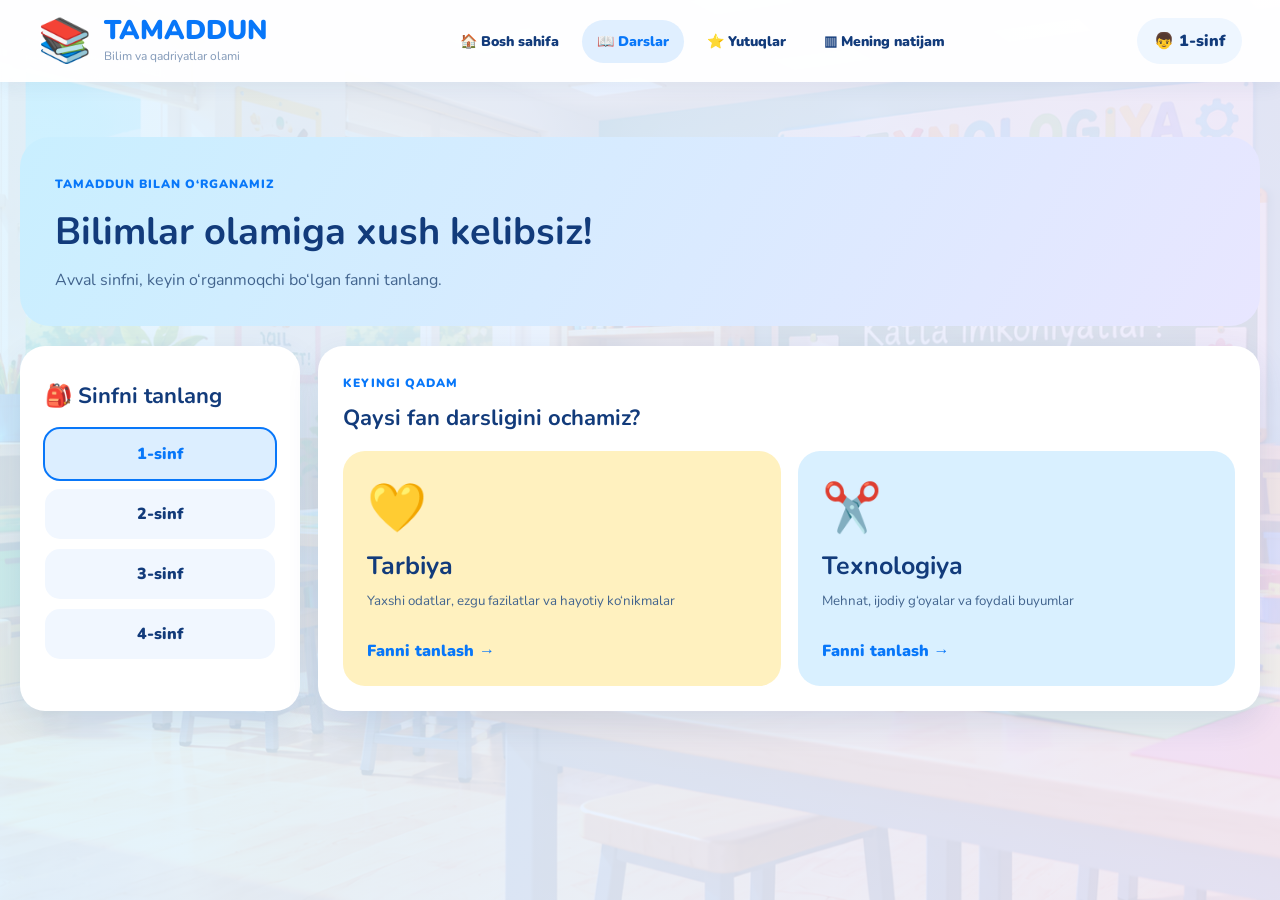
==== darslar.html @ 49b953bd "4-dars 7-bosqich: «Sirli orol» — ikki jamoa kemasi bekat topshiriqlari orqali xazinaga suzadi Co-Aut" ====
<!DOCTYPE html>
<html lang="uz">
  <head>
    <meta charset="UTF-8" />
    <meta name="viewport" content="width=device-width, initial-scale=1.0" />
    <title>TAMADDUN — Interaktiv dars</title>
    <link rel="stylesheet" href="darslar.css?v=64" />
  </head>
  <body>
    <header class="topbar">
      <a href="index.html" class="brand">
        <span class="brand-logo">📚</span>
        <span><b>TAMADDUN</b><small>Bilim va qadriyatlar olami</small></span>
      </a>
      <nav class="main-nav">
        <a href="index.html">🏠 Bosh sahifa</a>
        <a href="darslar.html" class="active">📖 Darslar</a>
        <a href="#">⭐ Yutuqlar</a>
        <a href="#">▥ Mening natijam</a>
      </nav>
      <div class="user-grade">👦 <span id="topGrade">1-sinf</span></div>
    </header>

    <!-- FAN VA SINF TANLASH -->
    <section class="catalog-screen" id="catalogScreen">
      <div class="catalog-intro">
        <span>TAMADDUN BILAN O‘RGANAMIZ</span>
        <h1>Bilimlar olamiga xush kelibsiz!</h1>
        <p>Avval sinfni, keyin o‘rganmoqchi bo‘lgan fanni tanlang.</p>
      </div>

      <div class="catalog-content">
        <section class="catalog-card">
          <h2>🎒 Sinfni tanlang</h2>
          <div class="grade-list">
            <button class="grade-choice active" data-grade="1">1-sinf</button>
            <button class="grade-choice" data-grade="2">2-sinf</button>
            <button class="grade-choice" data-grade="3">3-sinf</button>
            <button class="grade-choice" data-grade="4">4-sinf</button>
          </div>
        </section>

        <section class="catalog-card">
          <span class="eyebrow">KEYINGI QADAM</span>
          <h2>Qaysi fan darsligini ochamiz?</h2>
          <div class="subject-options">
            <button
              class="subject-choice tarbiya-choice"
              data-subject="tarbiya"
            >
              <span class="subject-art">💛</span>
              <b>Tarbiya</b>
              <small
                >Yaxshi odatlar, ezgu fazilatlar va hayotiy ko‘nikmalar</small
              >
              <span class="choose-label">Fanni tanlash →</span>
            </button>
            <button
              class="subject-choice technology-choice"
              data-subject="texnologiya"
            >
              <span class="subject-art">✂️</span>
              <b>Texnologiya</b>
              <small>Mehnat, ijodiy g‘oyalar va foydali buyumlar</small>
              <span class="choose-label">Fanni tanlash →</span>
            </button>
          </div>
        </section>
      </div>
    </section>


<main class="adventure-screen hidden" id="quarterScreen"><section class="adventure-heading"><a class="adventure-back" href="index.html">← Bosh sahifa</a><span class="eyebrow">TAMADDUN SARGUZASHTI</span><h1 id="adventureTitle"></h1><p id="adventureSubtitle"></p></section><section class="adventure-map-board" id="quarterGrid" aria-label="Chorak tanlash xaritasi"></section><p class="map-hint">Davom etish uchun xaritadagi chorak nomini bosing.</p></main>
<main class="adventure-screen hidden" id="quarterMapScreen"><section class="adventure-heading map-heading" id="quarterMapHeading"><button class="adventure-back" id="backToQuarters">← Choraklar xaritasi</button><span class="eyebrow">TEXNOLOGIYA · 1-SINF</span><h1 id="quarterMapTitle"></h1><p id="quarterMapDescription"></p></section><div class="map-controls"><button class="map-action secondary" id="previousQuarter">← Oldingi chorak</button><button class="map-action secondary" id="nextQuarter">Keyingi chorak →</button></div><section class="adventure-map" id="adventureMap"></section></main>
    <main class="lesson-intro-screen hidden" id="lessonIntroScreen" aria-label="1-darsga kirish">
      <div class="lesson-intro-art">
        <img src="images/1_tex_1s_1dars_kirish.png" alt="1-dars: Texnologiyaga ilk qadam — sarguzasht boshlanishi" />
        <button type="button" class="lesson-intro-control intro-back-control" id="introBackToMap" aria-label="Xaritaga qaytish"><span class="intro-control-icon" aria-hidden="true">←</span><span class="intro-control-label">Xaritaga qaytish</span></button>
        <button type="button" class="lesson-intro-control intro-continue-control" id="introContinue" aria-label="Darsning birinchi bosqichini boshlash"><span class="intro-control-icon" aria-hidden="true">→</span><span class="intro-control-label">Darsni boshlash</span></button>
      </div>
    </main>
    <main class="lesson-intro-screen lesson-problem-screen hidden" id="problemSituationScreen" aria-label="Muammoli vaziyat: xavfsiz ish usulini tanlang">
      <div class="problem-scene">
        <img src="images/1_tex_1s_1dars_muammoli_vaziyat.png" alt="Muammoli vaziyat: ish qurollaridan xavfsiz va tartibli foydalanish" />
        <button type="button" class="problem-choice unsafe-choice" data-problem-choice="unsafe" aria-label="Noto‘g‘ri holat: qaychi bilan ehtiyotsiz ishlash"><span class="sr-only">Noto‘g‘ri holatni tanlash</span></button>
        <button type="button" class="problem-choice safe-choice" data-problem-choice="safe" aria-label="To‘g‘ri holat: qaychidan xavfsiz foydalanish"><span class="sr-only">To‘g‘ri holatni tanlash</span></button>
        <button type="button" class="problem-mascot-hotspot robot-hotspot" aria-label="Robotchani ajratib ko‘rish" aria-pressed="false"><img class="character-cutout robot-cutout" src="images/1_tex_1s_1dars_muammoli_vaziyat.png" alt="" aria-hidden="true" /></button>
        <button type="button" class="problem-mascot-hotspot fox-hotspot" aria-label="Tulkini ajratib ko‘rish" aria-pressed="false"><img class="character-cutout fox-cutout" src="images/1_tex_1s_1dars_muammoli_vaziyat.png" alt="" aria-hidden="true" /></button>
        <button type="button" class="lesson-intro-control problem-back-control" id="problemBackToIntro" aria-label="Kirish sahifasiga qaytish"><span class="intro-control-icon" aria-hidden="true">←</span><span class="intro-control-label">Kirishga qaytish</span></button>
        <button type="button" class="lesson-intro-control intro-continue-control problem-continue-control" id="problemContinue" aria-label="Keyingi bosqichga o‘tish"><span class="intro-control-icon" aria-hidden="true">→</span><span class="intro-control-label">Davom etish</span></button>
      </div>
      <p class="problem-feedback" id="problemFeedback" aria-live="polite">Ikki holatni solishtiring. Qaysi biri xavfsiz?</p>
    </main>
    <main class="lesson-intro-screen lesson-problem-screen knowledge-screen hidden" id="knowledgeScreen" aria-label="Kundalik bilimlarni aniqlash: tanigan buyumlarni belgilang">
      <div class="problem-scene knowledge-scene">
        <img src="images/1_tex_1s_1dars_kundalik_bilimlarni_aniqlash.webp" alt="Kundalik bilimlarni aniqlash: qaychi, yelim, qalam, bo‘yoq, mo‘yqalam, plastilin, qog‘oz va karton" />
        <button type="button" class="knowledge-card" data-tool="0" style="left:24.40%;top:1.91%;width:13.28%;height:18.49%" aria-label="Qaychi haqida bilish"><span class="sr-only">Qaychi</span></button>
        <button type="button" class="knowledge-card" data-tool="1" style="left:38.46%;top:1.91%;width:12.86%;height:18.49%" aria-label="Yelim haqida bilish"><span class="sr-only">Yelim</span></button>
        <button type="button" class="knowledge-card" data-tool="2" style="left:52.21%;top:1.91%;width:12.98%;height:18.49%" aria-label="Qalam haqida bilish"><span class="sr-only">Qalam</span></button>
        <button type="button" class="knowledge-card" data-tool="3" style="left:65.91%;top:1.91%;width:13.46%;height:18.49%" aria-label="Bo‘yoq haqida bilish"><span class="sr-only">Bo‘yoq</span></button>
        <button type="button" class="knowledge-card" data-tool="4" style="left:24.40%;top:21.79%;width:13.28%;height:17.75%" aria-label="Mo‘yqalam haqida bilish"><span class="sr-only">Mo‘yqalam</span></button>
        <button type="button" class="knowledge-card" data-tool="5" style="left:38.46%;top:21.79%;width:12.86%;height:17.75%" aria-label="Plastilin haqida bilish"><span class="sr-only">Plastilin</span></button>
        <button type="button" class="knowledge-card" data-tool="6" style="left:52.21%;top:21.79%;width:12.98%;height:17.75%" aria-label="Qog‘oz haqida bilish"><span class="sr-only">Qog‘oz</span></button>
        <button type="button" class="knowledge-card" data-tool="7" style="left:65.91%;top:21.79%;width:13.46%;height:17.75%" aria-label="Karton haqida bilish"><span class="sr-only">Karton</span></button>
        <button type="button" class="knowledge-check" data-check="0" style="left:20.22%;top:66.74%;width:7.60%;height:16.68%" aria-pressed="false" aria-label="Qaychini tanidim"><span class="knowledge-box" style="left:50.39%" aria-hidden="true"></span></button>
        <button type="button" class="knowledge-check" data-check="1" style="left:28.17%;top:66.74%;width:7.54%;height:16.68%" aria-pressed="false" aria-label="Yelimni tanidim"><span class="knowledge-box" style="left:48.41%" aria-hidden="true"></span></button>
        <button type="button" class="knowledge-check" data-check="2" style="left:36.06%;top:66.74%;width:7.30%;height:16.68%" aria-pressed="false" aria-label="Qalamni tanidim"><span class="knowledge-box" style="left:47.54%" aria-hidden="true"></span></button>
        <button type="button" class="knowledge-check" data-check="3" style="left:43.72%;top:66.74%;width:7.42%;height:16.68%" aria-pressed="false" aria-label="Bo‘yoqni tanidim"><span class="knowledge-box" style="left:49.19%" aria-hidden="true"></span></button>
        <button type="button" class="knowledge-check" data-check="4" style="left:51.50%;top:66.74%;width:7.54%;height:16.68%" aria-pressed="false" aria-label="Mo‘yqalamni tanidim"><span class="knowledge-box" style="left:48.41%" aria-hidden="true"></span></button>
        <button type="button" class="knowledge-check" data-check="5" style="left:59.39%;top:66.74%;width:7.42%;height:16.68%" aria-pressed="false" aria-label="Plastilinni tanidim"><span class="knowledge-box" style="left:48.39%" aria-hidden="true"></span></button>
        <button type="button" class="knowledge-check" data-check="6" style="left:67.17%;top:66.74%;width:7.72%;height:16.68%" aria-pressed="false" aria-label="Qog‘ozni tanidim"><span class="knowledge-box" style="left:49.61%" aria-hidden="true"></span></button>
        <button type="button" class="knowledge-check" data-check="7" style="left:75.24%;top:66.74%;width:7.42%;height:16.68%" aria-pressed="false" aria-label="Kartonni tanidim"><span class="knowledge-box" style="left:49.19%" aria-hidden="true"></span></button>
        <button type="button" class="knowledge-dot" data-dot="0" style="left:35.29%;top:86.40%" aria-label="1-bosqich"></button>
        <button type="button" class="knowledge-dot" data-dot="1" style="left:38.82%;top:86.40%" aria-label="2-bosqich"></button>
        <button type="button" class="knowledge-dot" data-dot="2" style="left:42.40%;top:86.40%" aria-label="3-bosqich"></button>
        <button type="button" class="knowledge-dot" data-dot="3" style="left:45.99%;top:86.40%" aria-label="4-bosqich"></button>
        <button type="button" class="knowledge-dot" data-dot="4" style="left:49.64%;top:86.40%" aria-label="5-bosqich"></button>
        <button type="button" class="knowledge-dot" data-dot="5" style="left:53.11%;top:86.40%" aria-label="6-bosqich"></button>
        <button type="button" class="knowledge-dot" data-dot="6" style="left:56.58%;top:86.40%" aria-label="7-bosqich"></button>
        <button type="button" class="knowledge-dot" data-dot="7" style="left:59.99%;top:86.40%" aria-label="8-bosqich"></button>
        <button type="button" class="knowledge-dot" data-dot="8" style="left:63.52%;top:86.40%" aria-label="9-bosqich"></button>
        <button type="button" class="knowledge-hero" data-hero="robot" style="left:3.11%;top:31.67%;width:19.14%;height:53.88%;clip-path:polygon(13.4% 6.3%, 25.9% 0.0%, 30.6% 8.3%, 61.9% 8.7%, 79.1% 14.2%, 87.5% 15.8%, 93.1% 20.1%, 100.0% 30.0%, 91.6% 38.3%, 84.4% 43.8%, 87.5% 55.6%, 82.5% 67.5%, 78.1% 79.3%, 81.2% 91.1%, 84.4% 100.0%, 30.6% 100.0%, 23.8% 91.1%, 20.6% 79.3%, 14.4% 67.5%, 2.5% 51.7%, 0.0% 28.0%, 5.6% 19.1%)" aria-label="Robotcha" aria-pressed="false"></button>
        <button type="button" class="knowledge-hero" data-hero="bola1" style="left:23.03%;top:38.04%;width:12.62%;height:25.93%;clip-path:polygon(7.1% 25.4%, 26.1% 4.9%, 59.2% 0.0%, 79.1% 16.4%, 83.9% 41.8%, 97.2% 64.3%, 100.0% 98.4%, 3.3% 100.0%, 0.0% 58.2%, 10.9% 45.9%)" aria-label="O‘quvchi bola" aria-pressed="false"></button>
        <button type="button" class="knowledge-hero" data-hero="qiz1" style="left:35.77%;top:38.47%;width:12.80%;height:25.50%;clip-path:polygon(3.3% 65.8%, 0.0% 32.5%, 11.2% 6.7%, 47.7% 0.0%, 70.1% 9.6%, 81.3% 36.7%, 95.3% 63.7%, 100.0% 99.2%, 19.6% 100.0%, 0.0% 90.8%)" aria-label="O‘quvchi qiz" aria-pressed="false"></button>
        <button type="button" class="knowledge-hero" data-hero="bola2" style="left:50.24%;top:37.41%;width:13.52%;height:25.50%;clip-path:polygon(0.0% 32.5%, 12.4% 7.5%, 44.2% 0.0%, 70.8% 13.8%, 83.2% 22.1%, 91.2% 19.2%, 100.0% 49.2%, 100.0% 86.7%, 98.2% 100.0%, 8.0% 100.0%, 0.9% 70.0%)" aria-label="O‘quvchi bola" aria-pressed="false"></button>
        <button type="button" class="knowledge-hero" data-hero="qiz2" style="left:63.88%;top:39.11%;width:13.04%;height:24.87%;clip-path:polygon(0.9% 82.1%, 9.2% 47.9%, 19.3% 22.2%, 32.1% 6.0%, 47.7% 0.0%, 89.0% 8.5%, 93.6% 30.8%, 90.8% 65.0%, 100.0% 95.7%, 83.5% 100.0%, 19.3% 100.0%, 0.0% 100.0%)" aria-label="O‘quvchi qiz" aria-pressed="false"></button>
        <button type="button" class="knowledge-hero" data-hero="tulki" style="left:77.15%;top:33.79%;width:20.45%;height:48.25%;clip-path:polygon(0.6% 33.5%, 20.5% 9.3%, 25.7% 0.0%, 46.8% 4.4%, 64.9% 2.2%, 79.5% 6.6%, 91.2% 15.9%, 85.4% 22.5%, 88.3% 44.5%, 100.0% 64.3%, 100.0% 84.1%, 79.5% 84.6%, 70.2% 97.8%, 38.0% 100.0%, 32.2% 84.1%, 26.9% 53.3%, 14.6% 44.9%, 0.0% 40.1%)" aria-label="Tulki" aria-pressed="false"></button>
        <button type="button" class="knowledge-nav knowledge-back" id="knowledgeBack" style="left:1.08%;top:78.11%;width:7.60%;height:10.63%" aria-label="Muammoli vaziyatga qaytish"><span class="intro-control-label">Orqaga</span></button>
        <button type="button" class="knowledge-nav knowledge-next" id="knowledgeContinue" style="left:90.61%;top:78.11%;width:8.07%;height:10.63%" aria-label="Keyingi bosqichga o‘tish"><span class="intro-control-label">Davom etish</span></button>
      </div>
      <p class="problem-feedback" id="knowledgeFeedback" aria-live="polite">Buyum kartochkasini bosing yoki pastda o‘zingiz tanigan buyumlarni belgilang.</p>
    </main>
    <main class="lesson-intro-screen lesson-problem-screen safety-screen hidden" id="safetyScreen1" data-safety-page="1" aria-label="4-bosqich: Texnologiya darslarida xavfsizlik texnikasi, 1/7">
      <div class="problem-scene knowledge-scene safety-scene" style="aspect-ratio:1674 / 940">
        <img src="images/1_tex_1s_1dars_4bosqich_1.webp" alt="Texnologiya darslarida xavfsizlik texnikasi: ish o‘rningizni tayyorlab oling" />
        <button type="button" class="safety-rule" data-rule="0" data-say="To‘g‘ri! Partaga qog‘oz yoki kleyonka to‘shasak, u iflos bo‘lmaydi." style="left:42.71%;top:51.91%;width:34.65%;height:8.40%" aria-pressed="false" aria-label="Partani iflos qilmaslik uchun uning ustiga qog‘oz yoki kleyonka to‘shang"><span class="safety-tick" style="left:3.79%;top:43.04%" aria-hidden="true"></span></button>
        <button type="button" class="safety-rule" data-rule="1" data-say="Barakalla! Materiallar tartibli tursa, kerakli narsani tez topamiz." style="left:42.71%;top:62.02%;width:36.02%;height:5.74%" aria-pressed="false" aria-label="Materiallaringizni tartib bilan joylashtiring"><span class="safety-tick" style="left:3.65%;top:50.00%" aria-hidden="true"></span></button>
        <button type="button" class="safety-rule" data-rule="2" data-say="Ajoyib! Ortiqcha narsalar portfelda tursa, ish joyi keng va xavfsiz bo‘ladi." style="left:42.71%;top:69.15%;width:34.65%;height:8.72%" aria-pressed="false" aria-label="Ortiqcha narsalarni portfelingizga solib qo‘ying"><span class="safety-tick" style="left:4.31%;top:48.78%" aria-hidden="true"></span></button>
        <button type="button" class="safety-object" data-object-rule="0" style="left:21.80%;top:52.34%;width:19.41%;height:10.43%" aria-label="Kleyonka to‘shalgan parta"></button>
        <button type="button" class="safety-object" data-object-rule="2" style="left:24.19%;top:67.23%;width:8.66%;height:15.53%" aria-label="Portfel"></button>
        <button type="button" class="safety-object" data-object-rule="1" style="left:32.26%;top:61.49%;width:6.27%;height:11.91%" aria-label="Qalamdon"></button>
        <button type="button" class="safety-object" data-object-rule="0" style="left:33.15%;top:73.40%;width:8.66%;height:9.79%" aria-label="Kleyonka rulon"></button>
        <button type="button" class="knowledge-dot safety-dot" data-safety-dot="0" style="left:36.68%;top:91.81%" aria-label="1-bosqich"></button>
        <button type="button" class="knowledge-dot safety-dot" data-safety-dot="1" style="left:40.32%;top:91.81%" aria-label="2-bosqich"></button>
        <button type="button" class="knowledge-dot safety-dot" data-safety-dot="2" style="left:43.91%;top:91.81%" aria-label="3-bosqich"></button>
        <button type="button" class="knowledge-dot safety-dot" data-safety-dot="3" style="left:47.43%;top:91.81%" aria-label="4-bosqich"></button>
        <button type="button" class="knowledge-dot safety-dot" data-safety-dot="4" style="left:50.84%;top:91.81%" aria-label="5-bosqich"></button>
        <button type="button" class="knowledge-dot safety-dot" data-safety-dot="5" style="left:54.12%;top:91.81%" aria-label="6-bosqich"></button>
        <button type="button" class="knowledge-dot safety-dot" data-safety-dot="6" style="left:57.53%;top:91.81%" aria-label="7-bosqich"></button>
        <button type="button" class="knowledge-dot safety-dot" data-safety-dot="7" style="left:60.93%;top:91.81%" aria-label="8-bosqich"></button>
        <button type="button" class="knowledge-hero" data-hero="robot" style="left:2.09%;top:36.17%;width:18.04%;height:50.53%;clip-path:polygon(28.1% 0.0%, 38.1% 1.1%, 38.1% 12.6%, 64.6% 13.7%, 81.1% 21.1%, 87.7% 26.3%, 94.4% 26.9%, 100.0% 35.8%, 98.3% 43.2%, 85.1% 48.8%, 73.8% 54.7%, 71.9% 71.6%, 78.5% 84.2%, 88.4% 94.7%, 86.8% 100.0%, 44.7% 100.0%, 38.1% 92.6%, 24.8% 88.4%, 14.9% 75.8%, 8.3% 63.2%, 14.9% 52.6%, 8.3% 46.3%, 0.0% 33.7%, 3.3% 23.2%, 18.2% 14.7%, 27.5% 12.2%)" aria-label="Robotcha" aria-pressed="false"></button>
        <button type="button" class="knowledge-hero" data-hero="tulki" style="left:79.63%;top:37.45%;width:16.97%;height:49.47%;clip-path:polygon(30.6% 4.9%, 48.2% 0.0%, 69.4% 0.0%, 80.6% 6.0%, 93.0% 14.6%, 100.0% 21.5%, 94.7% 36.1%, 98.2% 49.0%, 96.5% 61.9%, 85.9% 68.8%, 80.6% 79.6%, 56.0% 86.0%, 41.9% 96.3%, 38.4% 100.0%, 12.3% 100.0%, 17.6% 89.9%, 22.9% 79.1%, 17.6% 64.1%, 15.8% 45.2%, 0.0% 36.6%, 1.8% 22.8%, 15.8% 20.6%, 22.9% 14.2%)" aria-label="Tulki" aria-pressed="false"></button>
        <button type="button" class="knowledge-nav knowledge-back safety-back" style="left:1.79%;top:87.77%;width:7.89%;height:10.32%" aria-label="Oldingi sahifaga qaytish"><span class="intro-control-label">Orqaga</span></button>
        <button type="button" class="knowledge-nav knowledge-next safety-next" style="left:89.78%;top:87.77%;width:8.30%;height:10.32%" aria-label="Keyingi sahifaga o‘tish"><span class="intro-control-label">Davom etish</span></button>
      </div>
      <p class="problem-feedback safety-feedback" data-hint="Ish o‘rnini tayyorlash qoidalarini bosib, bajarganlaringizni belgilang." aria-live="polite">Ish o‘rnini tayyorlash qoidalarini bosib, bajarganlaringizni belgilang.</p>
    </main>
    <main class="lesson-intro-screen lesson-problem-screen safety-screen hidden" id="safetyScreen2" data-safety-page="2" aria-label="4-bosqich: Dars jarayonida o‘zimizni qanday tutamiz, 2/7">
      <div class="problem-scene knowledge-scene safety-scene" style="aspect-ratio:1673 / 940">
        <img src="images/1_tex_1s_1dars_4bosqich_2.webp" alt="Dars jarayonida o‘zimizni qanday tutamiz: fartuk va yengcha, mashg‘ulot davomida, o‘qituvchini tinglash" />
        <button type="button" class="safety-rule" data-rule="0" data-say="To‘g‘ri! Fartuk va yengcha kiyimlarimizni yelim, bo‘yoq va plastilindan asraydi." style="left:23.01%;top:19.36%;width:55.41%;height:17.02%" aria-pressed="false" aria-label="Fartuk va yengchani kiyib oling"><span class="safety-badge" aria-hidden="true"></span></button>
        <button type="button" class="safety-rule" data-rule="1" data-say="Barakalla! To‘g‘ri o‘tirib, jim ishlasak, hech kimga xalaqit bermaymiz." style="left:23.01%;top:37.45%;width:55.41%;height:22.87%" aria-pressed="false" aria-label="Mashg‘ulot davomida o‘tirgan holda, to‘g‘ri o‘tirib ishlang, xalaqit bermang"><span class="safety-badge" aria-hidden="true"></span></button>
        <button type="button" class="safety-rule" data-rule="2" data-say="Ajoyib! Yordam kerak bo‘lsa, qo‘lingizni ko‘taring." style="left:23.01%;top:61.70%;width:55.41%;height:21.49%" aria-pressed="false" aria-label="O‘qituvchingizni diqqat bilan tinglang"><span class="safety-badge" aria-hidden="true"></span></button>
        <button type="button" class="knowledge-dot safety-dot" data-safety-dot="0" style="left:36.70%;top:91.81%" aria-label="1-bosqich"></button>
        <button type="button" class="knowledge-dot safety-dot" data-safety-dot="1" style="left:40.35%;top:91.81%" aria-label="2-bosqich"></button>
        <button type="button" class="knowledge-dot safety-dot" data-safety-dot="2" style="left:43.93%;top:91.81%" aria-label="3-bosqich"></button>
        <button type="button" class="knowledge-dot safety-dot" data-safety-dot="3" style="left:47.46%;top:91.81%" aria-label="4-bosqich"></button>
        <button type="button" class="knowledge-dot safety-dot" data-safety-dot="4" style="left:50.87%;top:91.81%" aria-label="5-bosqich"></button>
        <button type="button" class="knowledge-dot safety-dot" data-safety-dot="5" style="left:54.15%;top:91.81%" aria-label="6-bosqich"></button>
        <button type="button" class="knowledge-dot safety-dot" data-safety-dot="6" style="left:57.56%;top:91.81%" aria-label="7-bosqich"></button>
        <button type="button" class="knowledge-dot safety-dot" data-safety-dot="7" style="left:60.97%;top:91.81%" aria-label="8-bosqich"></button>
        <button type="button" class="knowledge-hero" data-hero="robot" style="left:2.09%;top:42.55%;width:18.53%;height:49.57%;clip-path:polygon(24.2% 0.0%, 32.3% 2.1%, 32.3% 10.7%, 59.7% 12.9%, 73.2% 19.3%, 85.5% 10.7%, 100.0% 12.9%, 100.0% 25.8%, 85.5% 34.3%, 91.9% 45.1%, 91.9% 55.8%, 82.3% 62.2%, 73.2% 68.7%, 76.5% 81.5%, 86.1% 92.3%, 86.1% 100.0%, 46.8% 100.0%, 33.9% 92.3%, 24.2% 81.5%, 14.5% 68.7%, 8.1% 51.5%, 1.6% 38.6%, 0.0% 25.8%, 8.1% 17.2%, 23.5% 12.9%)" aria-label="Robotcha" aria-pressed="false"></button>
        <button type="button" class="knowledge-hero" data-hero="tulki" style="left:81.17%;top:45.74%;width:18.17%;height:46.81%;clip-path:polygon(27.0% 3.4%, 40.1% 0.0%, 66.4% 2.3%, 82.9% 11.4%, 92.8% 20.5%, 86.2% 29.5%, 87.8% 43.2%, 92.8% 56.8%, 100.0% 68.2%, 93.4% 81.8%, 76.3% 84.1%, 66.4% 90.9%, 53.3% 97.7%, 43.4% 100.0%, 12.2% 100.0%, 13.2% 90.9%, 23.0% 79.5%, 19.7% 65.9%, 13.8% 47.7%, 6.6% 34.1%, 0.0% 25.0%, 9.9% 20.5%, 19.7% 15.9%)" aria-label="Tulki" aria-pressed="false"></button>
        <button type="button" class="knowledge-nav knowledge-back safety-back" style="left:1.79%;top:87.77%;width:7.89%;height:10.32%" aria-label="Oldingi sahifaga qaytish"><span class="intro-control-label">Orqaga</span></button>
        <button type="button" class="knowledge-nav knowledge-next safety-next" style="left:89.84%;top:87.77%;width:8.31%;height:10.32%" aria-label="Keyingi sahifaga o‘tish"><span class="intro-control-label">Davom etish</span></button>
      </div>
      <p class="problem-feedback safety-feedback" data-hint="Har bir qoidani o‘qing va bosib belgilang." aria-live="polite">Har bir qoidani o‘qing va bosib belgilang.</p>
    </main>
    <main class="lesson-intro-screen lesson-problem-screen safety-screen hidden" id="safetyScreen3" data-safety-page="3" aria-label="4-bosqich: Ish qurollari va tabiiy materiallar bilan tanishuv, 3/7">
      <div class="problem-scene knowledge-scene safety-scene" style="aspect-ratio:1672 / 941">
        <img src="images/1_tex_1s_1dars_4bosqich_3.webp" alt="Ish qurollari va tabiiy materiallar bilan tanishuv: qaychi, yelim, qalamlar, bo‘yoqlar" />
        <button type="button" class="safety-rule" data-rule="0" data-say="To‘g‘ri! Qaychi bilan ehtiyot bo‘lib qirqamiz va uni doim g‘ilofda saqlaymiz." style="left:19.74%;top:38.26%;width:60.41%;height:12.11%" aria-pressed="false" aria-label="Qaychi"><span class="safety-badge" aria-hidden="true"></span></button>
        <button type="button" class="safety-rule" data-rule="1" data-say="Barakalla! Yelimni yupqa qilib surtamiz, shunda detallar yaxshi yopishadi." style="left:19.74%;top:51.65%;width:60.41%;height:10.31%" aria-pressed="false" aria-label="Yelim"><span class="safety-badge" aria-hidden="true"></span></button>
        <button type="button" class="safety-rule" data-rule="2" data-say="Ajoyib! Qalam bilan chizamiz va shakllarni belgilab olamiz." style="left:19.74%;top:63.12%;width:60.41%;height:11.05%" aria-pressed="false" aria-label="Qalamlar"><span class="safety-badge" aria-hidden="true"></span></button>
        <button type="button" class="safety-rule" data-rule="3" data-say="Zo‘r! Bo‘yoqlar rasmimizni yorqin va rang-barang qiladi." style="left:19.74%;top:75.35%;width:60.41%;height:10.31%" aria-pressed="false" aria-label="Bo‘yoqlar"><span class="safety-badge" aria-hidden="true"></span></button>
        <button type="button" class="knowledge-dot safety-dot" data-safety-dot="0" style="left:35.77%;top:91.50%" aria-label="1-bosqich"></button>
        <button type="button" class="knowledge-dot safety-dot" data-safety-dot="1" style="left:39.35%;top:91.50%" aria-label="2-bosqich"></button>
        <button type="button" class="knowledge-dot safety-dot" data-safety-dot="2" style="left:42.94%;top:91.50%" aria-label="3-bosqich"></button>
        <button type="button" class="knowledge-dot safety-dot" data-safety-dot="3" style="left:46.65%;top:91.50%" aria-label="4-bosqich"></button>
        <button type="button" class="knowledge-dot safety-dot" data-safety-dot="4" style="left:50.24%;top:91.50%" aria-label="5-bosqich"></button>
        <button type="button" class="knowledge-dot safety-dot" data-safety-dot="5" style="left:53.77%;top:91.50%" aria-label="6-bosqich"></button>
        <button type="button" class="knowledge-dot safety-dot" data-safety-dot="6" style="left:57.42%;top:91.50%" aria-label="7-bosqich"></button>
        <button type="button" class="knowledge-dot safety-dot" data-safety-dot="7" style="left:61.00%;top:91.50%" aria-label="8-bosqich"></button>
        <button type="button" class="knowledge-hero" data-hero="robot" style="left:3.29%;top:41.45%;width:14.47%;height:43.78%;clip-path:polygon(16.5% 0.0%, 26.9% 1.2%, 28.9% 9.7%, 59.9% 12.1%, 76.4% 19.4%, 85.5% 31.6%, 82.6% 38.8%, 93.0% 46.1%, 100.0% 55.8%, 89.7% 70.4%, 89.7% 85.0%, 97.9% 97.6%, 59.9% 100.0%, 39.3% 89.8%, 22.7% 75.2%, 10.3% 60.7%, 10.3% 51.0%, 2.1% 41.3%, 0.0% 26.7%, 10.3% 14.6%, 18.6% 10.9%)" aria-label="Robotcha" aria-pressed="false"></button>
        <button type="button" class="knowledge-hero" data-hero="tulki" style="left:82.24%;top:41.45%;width:16.15%;height:45.38%;clip-path:polygon(24.1% 4.7%, 46.3% 0.0%, 72.2% 2.3%, 90.7% 11.7%, 100.0% 18.7%, 92.6% 28.1%, 94.4% 42.2%, 90.7% 58.5%, 98.1% 70.3%, 87.0% 82.0%, 68.5% 86.7%, 68.5% 98.8%, 38.9% 100.0%, 9.3% 96.5%, 16.7% 86.7%, 16.7% 72.6%, 13.0% 53.9%, 9.3% 39.8%, 0.0% 30.4%, 3.7% 21.1%, 16.7% 18.7%)" aria-label="Tulki" aria-pressed="false"></button>
        <button type="button" class="knowledge-nav knowledge-back safety-back" style="left:2.99%;top:87.14%;width:8.67%;height:11.16%" aria-label="Oldingi sahifaga qaytish"><span class="intro-control-label">Orqaga</span></button>
        <button type="button" class="knowledge-nav knowledge-next safety-next" style="left:88.40%;top:87.14%;width:8.79%;height:11.16%" aria-label="Keyingi sahifaga o‘tish"><span class="intro-control-label">Davom etish</span></button>
      </div>
      <p class="problem-feedback safety-feedback" data-hint="Har bir ish qurolini bosib, u bilan tanishganingizni belgilang." aria-live="polite">Har bir ish qurolini bosib, u bilan tanishganingizni belgilang.</p>
    </main>
    <main class="lesson-intro-screen lesson-problem-screen safety-screen hidden" id="safetyScreen4" data-safety-page="4" aria-label="4-bosqich: Materiallar bilan tanishuv, 4/7">
      <div class="problem-scene knowledge-scene safety-scene" style="aspect-ratio:1672 / 941">
        <img src="images/1_tex_1s_1dars_4bosqich_4.webp" alt="Materiallar bilan tanishuv: mo‘yqalamlar, plastilin taxtachasi, plastilin, steklar, karton, paxta" />
        <button type="button" class="safety-rule" data-rule="0" data-say="To‘g‘ri! Mo‘yqalamni ishlatib bo‘lgach, suvda yuvib, quritib qo‘yamiz." style="left:20.33%;top:12.96%;width:59.51%;height:13.82%" aria-pressed="false" aria-label="Mo‘yqalamlar"><span class="safety-badge" aria-hidden="true"></span></button>
        <button type="button" class="safety-rule" data-rule="1" data-say="Barakalla! Taxtacha partani iflos qilmasdan, saranjom ishlashga yordam beradi." style="left:20.33%;top:27.63%;width:59.51%;height:11.37%" aria-pressed="false" aria-label="Plastilin taxtachasi"><span class="safety-badge" aria-hidden="true"></span></button>
        <button type="button" class="safety-rule" data-rule="2" data-say="Ajoyib! Plastilin yumshoq, undan turli shakllar yasaymiz." style="left:20.33%;top:39.85%;width:59.51%;height:11.16%" aria-pressed="false" aria-label="Plastilin"><span class="safety-badge" aria-hidden="true"></span></button>
        <button type="button" class="safety-rule" data-rule="3" data-say="Zo‘r! Steklar bilan plastilinni kesamiz va naqsh solamiz." style="left:20.33%;top:51.86%;width:59.51%;height:11.90%" aria-pressed="false" aria-label="Steklar"><span class="safety-badge" aria-hidden="true"></span></button>
        <button type="button" class="safety-rule" data-rule="4" data-say="To‘g‘ri! Kartondan tabriknoma va turli buyumlar yasaymiz." style="left:20.33%;top:64.61%;width:59.51%;height:10.84%" aria-pressed="false" aria-label="Karton"><span class="safety-badge" aria-hidden="true"></span></button>
        <button type="button" class="safety-rule" data-rule="5" data-say="Barakalla! Paxtadan bulut, qor va hayvon juni yasash mumkin." style="left:20.33%;top:76.30%;width:59.51%;height:10.52%" aria-pressed="false" aria-label="Paxta"><span class="safety-badge" aria-hidden="true"></span></button>
        <button type="button" class="knowledge-dot safety-dot" data-safety-dot="0" style="left:36.24%;top:91.71%" aria-label="1-bosqich"></button>
        <button type="button" class="knowledge-dot safety-dot" data-safety-dot="1" style="left:39.77%;top:91.71%" aria-label="2-bosqich"></button>
        <button type="button" class="knowledge-dot safety-dot" data-safety-dot="2" style="left:43.30%;top:91.71%" aria-label="3-bosqich"></button>
        <button type="button" class="knowledge-dot safety-dot" data-safety-dot="3" style="left:46.83%;top:91.71%" aria-label="4-bosqich"></button>
        <button type="button" class="knowledge-dot safety-dot" data-safety-dot="4" style="left:50.30%;top:91.71%" aria-label="5-bosqich"></button>
        <button type="button" class="knowledge-dot safety-dot" data-safety-dot="5" style="left:53.83%;top:91.71%" aria-label="6-bosqich"></button>
        <button type="button" class="knowledge-dot safety-dot" data-safety-dot="6" style="left:57.42%;top:91.71%" aria-label="7-bosqich"></button>
        <button type="button" class="knowledge-dot safety-dot" data-safety-dot="7" style="left:61.06%;top:91.71%" aria-label="8-bosqich"></button>
        <button type="button" class="knowledge-hero" data-hero="robot" style="left:3.29%;top:42.51%;width:14.95%;height:42.72%;clip-path:polygon(20.0% 0.0%, 28.0% 1.2%, 30.0% 10.0%, 62.0% 12.4%, 82.0% 19.9%, 88.0% 32.3%, 84.0% 38.6%, 94.0% 47.3%, 100.0% 54.7%, 90.0% 64.7%, 88.0% 79.6%, 94.8% 97.5%, 58.0% 100.0%, 42.0% 92.0%, 26.0% 79.6%, 12.0% 67.2%, 10.0% 54.7%, 2.0% 44.8%, 0.0% 27.4%, 10.0% 14.9%, 18.0% 11.2%)" aria-label="Robotcha" aria-pressed="false"></button>
        <button type="button" class="knowledge-hero" data-hero="tulki" style="left:81.64%;top:41.98%;width:17.05%;height:44.85%;clip-path:polygon(26.3% 3.6%, 43.9% 0.0%, 68.4% 3.6%, 89.5% 13.0%, 100.0% 20.1%, 93.0% 29.6%, 91.2% 43.8%, 87.7% 58.1%, 96.5% 69.9%, 87.7% 84.1%, 75.4% 88.9%, 77.2% 98.8%, 40.4% 100.0%, 15.8% 97.2%, 21.1% 86.5%, 21.1% 72.3%, 15.8% 55.7%, 12.3% 41.5%, 1.8% 34.4%, 0.0% 22.5%, 12.3% 17.8%, 19.3% 13.0%)" aria-label="Tulki" aria-pressed="false"></button>
        <button type="button" class="knowledge-nav knowledge-back safety-back" style="left:2.39%;top:87.67%;width:9.27%;height:10.63%" aria-label="Oldingi sahifaga qaytish"><span class="intro-control-label">Orqaga</span></button>
        <button type="button" class="knowledge-nav knowledge-next safety-next" style="left:88.40%;top:87.67%;width:9.09%;height:10.63%" aria-label="Keyingi sahifaga o‘tish"><span class="intro-control-label">Davom etish</span></button>
      </div>
      <p class="problem-feedback safety-feedback" data-hint="Har bir materialni bosib, u bilan tanishganingizni belgilang." aria-live="polite">Har bir materialni bosib, u bilan tanishganingizni belgilang.</p>
    </main>
    <main class="lesson-intro-screen lesson-problem-screen safety-screen hidden" id="safetyScreen5" data-safety-page="5" aria-label="4-bosqich: Xavfsizlik qoidalari va tabiiy materiallar, 5/7">
      <div class="problem-scene knowledge-scene safety-scene" style="aspect-ratio:1672 / 941">
        <img src="images/1_tex_1s_1dars_4bosqich_5.webp" alt="Xavfsizlik qoidalari va tabiiy materiallar: g‘uddalar, eman va kashtan yong‘oqlari, daraxt barglari, urug‘lar, yong‘oq po‘choqlari" />
        <button type="button" class="safety-rule" data-rule="0" data-say="To‘g‘ri! Qaychi bilan doim ehtiyot bo‘lib ishlaymiz." style="left:24.82%;top:17.85%;width:25.42%;height:6.59%" aria-pressed="false" aria-label="Qaychi bilan ehtiyot bo‘lib ishlang"><span class="safety-badge safety-badge-mini" style="left:3.06%;top:29.03%" aria-hidden="true"></span></button>
        <button type="button" class="safety-rule" data-rule="1" data-say="Barakalla! Yelim va bo‘yoqni hech qachon og‘izga olmaymiz." style="left:24.82%;top:24.44%;width:25.42%;height:5.74%" aria-pressed="false" aria-label="Yelim va bo‘yoqlarni tatib ko‘rmang"><span class="safety-badge safety-badge-mini" style="left:3.06%;top:18.52%" aria-hidden="true"></span></button>
        <button type="button" class="safety-rule" data-rule="2" data-say="Ajoyib! Dars tugagach, hamma narsani joyiga qo‘yamiz." style="left:24.82%;top:30.18%;width:25.42%;height:8.50%" aria-pressed="false" aria-label="Dars tugagach, barcha anjomlarni joy-joyiga qo‘ying"><span class="safety-badge safety-badge-mini" style="left:3.06%;top:12.50%" aria-hidden="true"></span></button>
        <button type="button" class="safety-rule" data-rule="3" data-say="G‘uddalardan tipratikan, kuchukcha kabi hayvonchalar yasash mumkin." style="left:20.63%;top:49.10%;width:17.64%;height:13.60%" aria-pressed="false" aria-label="G‘uddalar"><span class="safety-badge" aria-hidden="true"></span></button>
        <button type="button" class="safety-rule" data-rule="4" data-say="Eman yong‘oqlaridan kichkina odamchalar va hayvonchalar yasaymiz." style="left:40.49%;top:49.10%;width:17.52%;height:13.60%" aria-pressed="false" aria-label="Eman yong‘oqlari"><span class="safety-badge" aria-hidden="true"></span></button>
        <button type="button" class="safety-rule" data-rule="5" data-say="Kashtan yong‘oqlari silliq va yaltiroq, ulardan o‘yinchoq yasaymiz." style="left:60.23%;top:49.10%;width:18.42%;height:13.60%" aria-pressed="false" aria-label="Kashtan yong‘oqlari"><span class="safety-badge" aria-hidden="true"></span></button>
        <button type="button" class="safety-rule" data-rule="6" data-say="Rang-barang barglardan chiroyli applikatsiya yasaymiz." style="left:20.63%;top:63.76%;width:17.64%;height:13.50%" aria-pressed="false" aria-label="Daraxt barglari"><span class="safety-badge" aria-hidden="true"></span></button>
        <button type="button" class="safety-rule" data-rule="7" data-say="Urug‘lardan rasm va naqshlar yopishtirib yasaymiz." style="left:40.49%;top:63.76%;width:17.52%;height:13.50%" aria-pressed="false" aria-label="Urug‘lar"><span class="safety-badge" aria-hidden="true"></span></button>
        <button type="button" class="safety-rule" data-rule="8" data-say="Yong‘oq po‘choqlaridan kemacha va qo‘ng‘izchalar yasash mumkin." style="left:60.23%;top:63.76%;width:18.42%;height:13.50%" aria-pressed="false" aria-label="Yong‘oq po‘choqlari"><span class="safety-badge" aria-hidden="true"></span></button>
        <button type="button" class="knowledge-dot safety-dot" data-safety-dot="0" style="left:35.83%;top:93.84%" aria-label="1-bosqich"></button>
        <button type="button" class="knowledge-dot safety-dot" data-safety-dot="1" style="left:39.11%;top:93.84%" aria-label="2-bosqich"></button>
        <button type="button" class="knowledge-dot safety-dot" data-safety-dot="2" style="left:42.34%;top:93.84%" aria-label="3-bosqich"></button>
        <button type="button" class="knowledge-dot safety-dot" data-safety-dot="3" style="left:45.57%;top:93.84%" aria-label="4-bosqich"></button>
        <button type="button" class="knowledge-dot safety-dot" data-safety-dot="4" style="left:48.80%;top:93.84%" aria-label="5-bosqich"></button>
        <button type="button" class="knowledge-dot safety-dot" data-safety-dot="5" style="left:52.09%;top:93.84%" aria-label="6-bosqich"></button>
        <button type="button" class="knowledge-dot safety-dot" data-safety-dot="6" style="left:55.38%;top:93.84%" aria-label="7-bosqich"></button>
        <button type="button" class="knowledge-dot safety-dot" data-safety-dot="7" style="left:58.67%;top:93.84%" aria-label="8-bosqich"></button>
        <button type="button" class="knowledge-hero" data-hero="robot" style="left:2.39%;top:42.72%;width:14.77%;height:41.66%;clip-path:polygon(20.2% 0.0%, 28.3% 2.0%, 30.4% 9.7%, 60.7% 12.2%, 78.9% 19.9%, 85.0% 32.7%, 87.0% 40.3%, 93.1% 50.5%, 99.2% 63.3%, 93.1% 76.0%, 93.1% 91.3%, 100.0% 99.0%, 64.8% 100.0%, 44.5% 91.3%, 28.3% 76.0%, 18.2% 60.7%, 16.2% 50.5%, 8.1% 40.3%, 0.0% 25.0%, 8.1% 14.8%, 20.2% 11.0%)" aria-label="Robotcha" aria-pressed="false"></button>
        <button type="button" class="knowledge-hero" data-hero="tulki" style="left:81.94%;top:41.98%;width:17.05%;height:44.31%;clip-path:polygon(28.1% 3.6%, 45.6% 0.0%, 66.7% 4.8%, 87.7% 13.2%, 100.0% 20.4%, 94.7% 30.0%, 91.2% 44.4%, 94.7% 58.8%, 100.0% 70.7%, 94.7% 82.7%, 73.7% 87.5%, 72.6% 99.0%, 42.1% 100.0%, 14.0% 97.1%, 17.5% 87.5%, 21.1% 73.1%, 15.8% 58.8%, 12.3% 42.0%, 1.8% 34.8%, 0.0% 22.8%, 10.5% 18.0%, 21.1% 13.2%)" aria-label="Tulki" aria-pressed="false"></button>
        <button type="button" class="knowledge-hero" data-hero="qiz" style="left:55.32%;top:14.88%;width:9.99%;height:20.19%;clip-path:polygon(21.0% 5.3%, 74.9% 0.0%, 95.8% 31.6%, 100.0% 63.2%, 94.0% 100.0%, 3.0% 100.0%, 0.0% 57.9%, 6.0% 26.3%)" aria-label="O‘quvchi qiz" aria-pressed="false"></button>
        <button type="button" class="knowledge-hero" data-hero="bola" style="left:66.39%;top:14.88%;width:8.97%;height:20.19%;clip-path:polygon(13.3% 10.5%, 46.7% 0.0%, 83.3% 10.5%, 93.3% 47.4%, 100.0% 100.0%, 0.0% 100.0%, 0.0% 57.9%, 6.7% 31.6%)" aria-label="O‘quvchi bola" aria-pressed="false"></button>
        <button type="button" class="knowledge-nav knowledge-back safety-back" style="left:3.89%;top:87.14%;width:7.78%;height:11.16%" aria-label="Oldingi sahifaga qaytish"><span class="intro-control-label">Orqaga</span></button>
        <button type="button" class="knowledge-nav knowledge-next safety-next" style="left:88.40%;top:87.14%;width:7.89%;height:11.16%" aria-label="Keyingi sahifaga o‘tish"><span class="intro-control-label">Davom etish</span></button>
      </div>
      <p class="problem-feedback safety-feedback" data-hint="Xavfsizlik qoidalarini va tabiiy materiallarni bosib belgilang." aria-live="polite">Xavfsizlik qoidalarini va tabiiy materiallarni bosib belgilang.</p>
    </main>
    <main class="lesson-intro-screen lesson-problem-screen safety-screen hidden" id="safetyScreen6" data-safety-page="6" aria-label="4-bosqich: Tabiiy materiallar qanday tayyorlanadi, 6/7">
      <div class="problem-scene knowledge-scene safety-scene" style="aspect-ratio:1672 / 941">
        <img src="images/1_tex_1s_1dars_4bosqich_6.webp" alt="Tabiiy materiallar qanday tayyorlanadi: yig‘iladi, yuviladi, quritiladi, quti yoki paketga solinadi" />
        <button type="button" class="safety-rule" data-rule="0" data-say="1-qadam: materiallarni sindirmasdan, ehtiyotlab yig‘amiz." style="left:18.24%;top:12.54%;width:30.92%;height:29.33%" aria-pressed="false" aria-label="1. Sindirmasdan, ehtiyotlab yig‘iladi"><span class="safety-badge" aria-hidden="true"></span></button>
        <button type="button" class="safety-rule" data-rule="1" data-say="2-qadam: kir va changini suvda tozalab yuvamiz." style="left:50.96%;top:12.54%;width:30.50%;height:29.33%" aria-pressed="false" aria-label="2. Kirlari tozalab yuviladi"><span class="safety-badge" aria-hidden="true"></span></button>
        <button type="button" class="safety-rule" data-rule="2" data-say="3-qadam: qo‘lsochiq ustiga yoyib quritamiz." style="left:18.24%;top:43.36%;width:30.92%;height:27.21%" aria-pressed="false" aria-label="3. Qo‘lsochiq ustida quritiladi"><span class="safety-badge" aria-hidden="true"></span></button>
        <button type="button" class="safety-rule" data-rule="3" data-say="4-qadam: quruq materiallarni quti yoki paketga solib saqlaymiz." style="left:50.96%;top:43.36%;width:30.50%;height:27.21%" aria-pressed="false" aria-label="4. Quti yoki paketga solib qo‘yiladi"><span class="safety-badge" aria-hidden="true"></span></button>
        <button type="button" class="mood-face" data-mood="great" data-say="Ajoyib! Siz hammasini juda yaxshi o‘rgandingiz!" style="left:60.41%;top:75.24%;width:5.26%;height:11.05%" aria-pressed="false" aria-label="Juda yaxshi o‘rgandim"></button>
        <button type="button" class="mood-face" data-mood="ok" data-say="Yaxshi! Yana bir bor takrorlasangiz, yanada mustahkam bo‘ladi." style="left:65.79%;top:75.24%;width:5.38%;height:11.05%" aria-pressed="false" aria-label="Yaxshi o‘rgandim"></button>
        <button type="button" class="mood-face" data-mood="hard" data-say="Hechqisi yo‘q! O‘qituvchingizdan so‘rang, birga takrorlaymiz." style="left:71.29%;top:75.24%;width:5.74%;height:11.05%" aria-pressed="false" aria-label="Biroz qiyin bo‘ldi"></button>
        <button type="button" class="knowledge-dot safety-dot" data-safety-dot="0" style="left:35.29%;top:91.71%" aria-label="1-bosqich"></button>
        <button type="button" class="knowledge-dot safety-dot" data-safety-dot="1" style="left:39.11%;top:91.71%" aria-label="2-bosqich"></button>
        <button type="button" class="knowledge-dot safety-dot" data-safety-dot="2" style="left:42.94%;top:91.71%" aria-label="3-bosqich"></button>
        <button type="button" class="knowledge-dot safety-dot" data-safety-dot="3" style="left:46.77%;top:91.71%" aria-label="4-bosqich"></button>
        <button type="button" class="knowledge-dot safety-dot" data-safety-dot="4" style="left:50.60%;top:91.71%" aria-label="5-bosqich"></button>
        <button type="button" class="knowledge-dot safety-dot" data-safety-dot="5" style="left:54.37%;top:91.71%" aria-label="6-bosqich"></button>
        <button type="button" class="knowledge-dot safety-dot" data-safety-dot="6" style="left:58.13%;top:91.71%" aria-label="7-bosqich"></button>
        <button type="button" class="knowledge-dot safety-dot" data-safety-dot="7" style="left:61.84%;top:91.71%" aria-label="8-bosqich"></button>
        <button type="button" class="knowledge-hero" data-hero="robot" style="left:1.91%;top:44.85%;width:13.76%;height:41.02%;clip-path:polygon(23.0% 0.0%, 31.7% 1.6%, 33.9% 9.8%, 64.3% 12.4%, 83.9% 20.2%, 90.4% 31.9%, 87.0% 39.6%, 97.0% 48.7%, 100.0% 61.7%, 92.6% 72.0%, 94.8% 87.6%, 100.0% 99.2%, 60.0% 100.0%, 33.9% 95.3%, 25.2% 82.4%, 16.5% 69.4%, 16.5% 59.1%, 5.7% 48.7%, 0.0% 33.2%, 7.8% 20.2%, 20.9% 13.7%)" aria-label="Robotcha" aria-pressed="false"></button>
        <button type="button" class="knowledge-hero" data-hero="tulki" style="left:82.83%;top:44.63%;width:16.15%;height:42.51%;clip-path:polygon(24.1% 5.0%, 42.6% 0.0%, 68.5% 2.5%, 88.9% 12.5%, 100.0% 20.0%, 92.6% 30.0%, 88.9% 45.0%, 94.4% 60.0%, 98.1% 72.5%, 87.0% 82.5%, 75.9% 87.5%, 75.9% 99.5%, 35.2% 100.0%, 14.8% 96.2%, 20.4% 85.0%, 20.4% 70.0%, 14.8% 55.0%, 9.3% 40.0%, 0.0% 31.2%, 1.9% 22.5%, 13.0% 17.5%)" aria-label="Tulki" aria-pressed="false"></button>
        <button type="button" class="knowledge-nav knowledge-back safety-back" style="left:2.09%;top:87.67%;width:9.27%;height:10.10%" aria-label="Oldingi sahifaga qaytish"><span class="intro-control-label">Orqaga</span></button>
        <button type="button" class="knowledge-nav knowledge-next safety-next" style="left:88.52%;top:87.67%;width:9.27%;height:10.10%" aria-label="Keyingi sahifaga o‘tish"><span class="intro-control-label">Davom etish</span></button>
      </div>
      <p class="problem-feedback safety-feedback" data-hint="Tayyorlash bosqichlarini tartib bilan bosing, so‘ng o‘zingizni baholang." aria-live="polite">Tayyorlash bosqichlarini tartib bilan bosing, so‘ng o‘zingizni baholang.</p>
    </main>
    <main class="lesson-intro-screen lesson-problem-screen safety-screen hidden" id="safetyScreen7" data-safety-page="7" aria-label="4-bosqich: Sinov sahifasi, 7/7">
      <div class="problem-scene knowledge-scene safety-scene match-game" id="matchGame" data-tasks="Qirqish uchun|Yopishtirish uchun|Chizish uchun|Rang berish uchun|Plastilinga shakl berish uchun" style="aspect-ratio:1672 / 941">
        <img src="images/1_tex_1s_1dars_4bosqich_7.webp" alt="Sinov sahifasi: ish qurollarini ularning vazifasi bilan moslashtiring" />
        <div class="match-tile" data-slot="0" style="left:52.990%;top:30.287%;width:25.000%;height:10.840%;background-size:400.000% 922.549%" aria-hidden="true"></div>
        <div class="match-tile" data-slot="1" style="left:52.990%;top:41.339%;width:25.000%;height:10.840%;background-size:400.000% 922.549%" aria-hidden="true"></div>
        <div class="match-tile" data-slot="2" style="left:52.990%;top:52.285%;width:25.000%;height:10.840%;background-size:400.000% 922.549%" aria-hidden="true"></div>
        <div class="match-tile" data-slot="3" style="left:52.990%;top:63.231%;width:25.000%;height:10.840%;background-size:400.000% 922.549%" aria-hidden="true"></div>
        <div class="match-tile" data-slot="4" style="left:52.990%;top:74.283%;width:25.000%;height:10.840%;background-size:400.000% 922.549%" aria-hidden="true"></div>
        <svg class="match-lines" viewBox="0 0 1672 941" preserveAspectRatio="none" aria-hidden="true"></svg>
        <button type="button" class="match-item match-left" data-side="left" data-index="0" style="left:22.249%;top:30.074%;width:23.445%;height:11.052%" aria-label="Qaychi"><span class="match-dot" style="left:92.60%" aria-hidden="true"></span></button>
        <button type="button" class="match-item match-left" data-side="left" data-index="1" style="left:22.249%;top:41.020%;width:23.445%;height:11.052%" aria-label="Yelim"><span class="match-dot" style="left:92.60%" aria-hidden="true"></span></button>
        <button type="button" class="match-item match-left" data-side="left" data-index="2" style="left:22.249%;top:52.072%;width:23.445%;height:11.052%" aria-label="Qalamlar"><span class="match-dot" style="left:92.60%" aria-hidden="true"></span></button>
        <button type="button" class="match-item match-left" data-side="left" data-index="3" style="left:22.249%;top:63.124%;width:23.445%;height:11.052%" aria-label="Bo‘yoqlar"><span class="match-dot" style="left:92.60%" aria-hidden="true"></span></button>
        <button type="button" class="match-item match-left" data-side="left" data-index="4" style="left:22.249%;top:74.176%;width:23.445%;height:11.052%" aria-label="Steklar"><span class="match-dot" style="left:92.60%" aria-hidden="true"></span></button>
        <button type="button" class="match-item match-right" data-side="right" data-slot="0" style="left:50.538%;top:30.074%;width:27.632%;height:11.052%" aria-label="Vazifa"><span class="match-dot" style="left:4.98%" aria-hidden="true"></span></button>
        <button type="button" class="match-item match-right" data-side="right" data-slot="1" style="left:50.538%;top:41.020%;width:27.632%;height:11.052%" aria-label="Vazifa"><span class="match-dot" style="left:4.98%" aria-hidden="true"></span></button>
        <button type="button" class="match-item match-right" data-side="right" data-slot="2" style="left:50.538%;top:52.072%;width:27.632%;height:11.052%" aria-label="Vazifa"><span class="match-dot" style="left:4.98%" aria-hidden="true"></span></button>
        <button type="button" class="match-item match-right" data-side="right" data-slot="3" style="left:50.538%;top:63.124%;width:27.632%;height:11.052%" aria-label="Vazifa"><span class="match-dot" style="left:4.98%" aria-hidden="true"></span></button>
        <button type="button" class="match-item match-right" data-side="right" data-slot="4" style="left:50.538%;top:74.176%;width:27.632%;height:11.052%" aria-label="Vazifa"><span class="match-dot" style="left:4.98%" aria-hidden="true"></span></button>
        <button type="button" class="match-reset" style="left:14.952%;top:90.542%;width:14.952%;height:6.589%">↻ Qayta o‘ynash</button>
        <button type="button" class="knowledge-dot safety-dot" data-safety-dot="0" style="left:34.81%;top:91.60%" aria-label="1-bosqich"></button>
        <button type="button" class="knowledge-dot safety-dot" data-safety-dot="1" style="left:38.46%;top:91.60%" aria-label="2-bosqich"></button>
        <button type="button" class="knowledge-dot safety-dot" data-safety-dot="2" style="left:42.17%;top:91.60%" aria-label="3-bosqich"></button>
        <button type="button" class="knowledge-dot safety-dot" data-safety-dot="3" style="left:45.81%;top:91.60%" aria-label="4-bosqich"></button>
        <button type="button" class="knowledge-dot safety-dot" data-safety-dot="4" style="left:49.58%;top:91.60%" aria-label="5-bosqich"></button>
        <button type="button" class="knowledge-dot safety-dot" data-safety-dot="5" style="left:53.17%;top:91.60%" aria-label="6-bosqich"></button>
        <button type="button" class="knowledge-dot safety-dot" data-safety-dot="6" style="left:56.82%;top:91.60%" aria-label="7-bosqich"></button>
        <button type="button" class="knowledge-dot safety-dot" data-safety-dot="7" style="left:60.35%;top:91.60%" aria-label="8-bosqich"></button>
        <button type="button" class="knowledge-dot safety-dot" data-safety-dot="8" style="left:63.88%;top:91.60%" aria-label="9-bosqich"></button>
        <button type="button" class="knowledge-hero" data-hero="robot" style="left:2.69%;top:42.72%;width:14.95%;height:43.89%;clip-path:polygon(20.0% 0.0%, 28.0% 1.5%, 30.0% 9.2%, 62.0% 11.6%, 78.0% 18.9%, 85.2% 31.0%, 82.0% 38.3%, 92.0% 45.5%, 100.0% 55.2%, 94.0% 64.9%, 90.0% 79.4%, 98.0% 96.4%, 62.0% 100.0%, 38.0% 93.9%, 26.0% 81.8%, 18.0% 69.7%, 12.0% 57.6%, 4.0% 45.5%, 0.0% 31.0%, 6.0% 18.9%, 18.0% 14.0%)" aria-label="Robotcha" aria-pressed="false"></button>
        <button type="button" class="knowledge-hero" data-hero="tulki" style="left:81.64%;top:43.04%;width:17.05%;height:43.89%;clip-path:polygon(26.3% 3.6%, 47.4% 0.0%, 71.9% 3.6%, 89.5% 13.3%, 100.0% 20.6%, 93.0% 30.3%, 91.2% 44.8%, 87.7% 59.3%, 98.2% 71.4%, 89.5% 83.5%, 78.9% 88.4%, 78.9% 99.3%, 40.4% 100.0%, 14.0% 97.6%, 21.1% 86.0%, 22.8% 71.4%, 17.5% 56.9%, 12.3% 42.4%, 0.0% 33.9%, 0.0% 23.0%, 12.3% 18.2%, 21.1% 12.1%)" aria-label="Tulki" aria-pressed="false"></button>
        <button type="button" class="knowledge-nav knowledge-back safety-back" style="left:2.39%;top:87.99%;width:9.57%;height:10.31%" aria-label="Oldingi sahifaga qaytish"><span class="intro-control-label">Orqaga</span></button>
        <button type="button" class="knowledge-nav knowledge-next safety-next" style="left:87.32%;top:87.99%;width:9.57%;height:10.31%" aria-label="Keyingi sahifaga o‘tish"><span class="intro-control-label">Davom etish</span></button>
      </div>
      <p class="problem-feedback safety-feedback" data-hint="Ish qurolining yonidagi doirachadan ushlab, mos vazifaga surib olib boring." aria-live="polite">Ish qurolining yonidagi doirachadan ushlab, mos vazifaga surib olib boring.</p>
    </main>
    <main class="lesson-intro-screen lesson-problem-screen exercise-screen hidden" id="exerciseScreen" aria-label="5-bosqich: Quvnoq jismoniy mashqlar">
      <div class="problem-scene knowledge-scene exercise-scene" style="aspect-ratio:1672 / 941">
        <img src="images/1_tex_1s_1dars_5bosqich.webp" alt="Quvnoq jismoniy mashqlar: quyoshga cho‘zilamiz, daraxt shoxlari, quyonchadek sakraymiz, kapalak parvozi, usta qo‘llar" />
        <button type="button" class="exercise-card" data-exercise="0" data-mode="sec" data-count="5" style="left:17.22%;top:19.98%;width:13.28%;height:57.60%" aria-label="Quyoshga cho‘zilamiz mashqini boshlash" aria-pressed="false"><span class="ex-check" style="left:50.45%;top:4.98%" aria-hidden="true"></span><span class="ex-counter" aria-hidden="true"></span></button>
        <button type="button" class="exercise-card" data-exercise="1" data-mode="rep" data-count="4" style="left:30.86%;top:19.98%;width:12.92%;height:57.60%" aria-label="Daraxt shoxlari mashqini boshlash" aria-pressed="false"><span class="ex-check" style="left:50.00%;top:4.98%" aria-hidden="true"></span><span class="ex-counter" aria-hidden="true"></span></button>
        <button type="button" class="exercise-card" data-exercise="2" data-mode="rep" data-count="5" style="left:44.14%;top:19.98%;width:12.80%;height:57.60%" aria-label="Quyonchadek sakraymiz mashqini boshlash" aria-pressed="false"><span class="ex-check" style="left:50.00%;top:4.98%" aria-hidden="true"></span><span class="ex-counter" aria-hidden="true"></span></button>
        <button type="button" class="exercise-card" data-exercise="3" data-mode="rep" data-count="6" style="left:57.42%;top:19.98%;width:12.86%;height:57.60%" aria-label="Kapalak parvozi mashqini boshlash" aria-pressed="false"><span class="ex-check" style="left:49.77%;top:4.98%" aria-hidden="true"></span><span class="ex-counter" aria-hidden="true"></span></button>
        <button type="button" class="exercise-card" data-exercise="4" data-mode="rep" data-count="5" style="left:70.69%;top:19.98%;width:13.40%;height:57.60%" aria-label="Usta qo‘llar mashqini boshlash" aria-pressed="false"><span class="ex-check" style="left:48.21%;top:4.98%" aria-hidden="true"></span><span class="ex-counter" aria-hidden="true"></span></button>
        <button type="button" class="knowledge-dot" data-ex-dot="0" style="left:35.53%;top:91.60%" aria-label="1-bosqich"></button>
        <button type="button" class="knowledge-dot" data-ex-dot="1" style="left:39.29%;top:91.60%" aria-label="2-bosqich"></button>
        <button type="button" class="knowledge-dot" data-ex-dot="2" style="left:43.00%;top:91.60%" aria-label="3-bosqich"></button>
        <button type="button" class="knowledge-dot" data-ex-dot="3" style="left:46.77%;top:91.60%" aria-label="4-bosqich"></button>
        <button type="button" class="knowledge-dot" data-ex-dot="4" style="left:50.54%;top:91.60%" aria-label="5-bosqich"></button>
        <button type="button" class="knowledge-dot" data-ex-dot="5" style="left:54.25%;top:91.60%" aria-label="6-bosqich"></button>
        <button type="button" class="knowledge-dot" data-ex-dot="6" style="left:58.01%;top:91.60%" aria-label="7-bosqich"></button>
        <button type="button" class="knowledge-dot" data-ex-dot="7" style="left:61.78%;top:91.60%" aria-label="8-bosqich"></button>
        <button type="button" class="knowledge-hero" data-hero="robot" style="left:2.39%;top:44.42%;width:15.43%;height:40.60%;clip-path:polygon(13.6% 0.0%, 21.3% 1.8%, 23.3% 11.0%, 54.3% 13.6%, 71.7% 21.5%, 79.5% 25.4%, 89.1% 21.5%, 98.8% 26.7%, 100.0% 34.6%, 91.1% 42.4%, 79.5% 47.6%, 71.7% 58.1%, 73.6% 73.8%, 89.1% 84.3%, 96.9% 97.4%, 62.0% 100.0%, 38.8% 97.4%, 23.3% 86.9%, 19.4% 73.8%, 15.5% 63.4%, 7.8% 58.1%, 0.0% 47.6%, 1.9% 31.9%, 5.8% 18.8%, 11.6% 13.6%)" aria-label="Robotcha" aria-pressed="false"></button>
        <button type="button" class="knowledge-hero" data-hero="tulki" style="left:81.94%;top:44.63%;width:17.34%;height:41.98%;clip-path:polygon(24.1% 5.1%, 44.8% 0.0%, 69.0% 2.5%, 86.2% 12.7%, 93.1% 25.3%, 98.3% 35.4%, 100.0% 45.6%, 84.5% 48.1%, 82.8% 58.2%, 93.1% 68.4%, 86.2% 81.0%, 72.4% 86.1%, 72.4% 99.2%, 37.9% 100.0%, 12.1% 97.5%, 17.2% 86.1%, 20.7% 70.9%, 20.7% 55.7%, 13.8% 45.6%, 1.7% 35.4%, 0.0% 25.3%, 10.3% 15.2%, 19.0% 10.1%)" aria-label="Tulki" aria-pressed="false"></button>
        <button type="button" class="knowledge-nav knowledge-back" id="exerciseBack" style="left:2.69%;top:87.67%;width:9.27%;height:10.31%" aria-label="Oldingi sahifaga qaytish"><span class="intro-control-label">Orqaga</span></button>
        <button type="button" class="knowledge-nav knowledge-next" id="exerciseContinue" style="left:87.62%;top:87.67%;width:9.57%;height:10.31%" aria-label="Keyingi bosqichga o‘tish"><span class="intro-control-label">Davom etish</span></button>
      </div>
      <p class="problem-feedback" id="exerciseFeedback" data-hint="Mashq kartochkasini bosing va tulki bilan birga sanab bajaring!" aria-live="polite">Mashq kartochkasini bosing va tulki bilan birga sanab bajaring!</p>
    </main>
    <main class="lesson-intro-screen lesson-problem-screen build-screen hidden" id="buildScreen" aria-label="6-bosqich: Amaliy ish — Kuzgi kirpicha">
      <div class="problem-scene knowledge-scene build-scene" id="buildScene" style="aspect-ratio:1671 / 941">
        <img src="images/1_tex_1s_1dars_6bosqich.webp" alt="Amaliy ish: materiallarni ish maydoniga olib borib, kuzgi kirpicha yasang" />
        <button type="button" class="build-source" data-piece="gudda" style="left:18.432%;top:14.346%;width:8.318%;height:13.496%" aria-label="G‘uddani ish maydoniga olib borish"></button>
        <button type="button" class="build-source" data-piece="plastilin" style="left:27.528%;top:14.346%;width:8.259%;height:13.496%" aria-label="Plastilinni ish maydoniga olib borish"></button>
        <button type="button" class="build-source" data-piece="koz" style="left:18.432%;top:29.330%;width:8.318%;height:11.583%" aria-label="Ko‘zlarni ish maydoniga olib borish"></button>
        <button type="button" class="build-source" data-piece="burun" style="left:27.528%;top:29.330%;width:8.259%;height:11.583%" aria-label="Burunni ish maydoniga olib borish"></button>
        <button type="button" class="build-source" data-piece="barg" style="left:18.432%;top:42.189%;width:8.318%;height:12.859%" aria-label="Barglarni ish maydoniga olib borish"></button>
        <button type="button" class="build-source" data-piece="meva" style="left:27.528%;top:42.189%;width:8.259%;height:12.859%" aria-label="Mevalarni ish maydoniga olib borish"></button>
        <div class="build-board" style="left:39.198%;top:13.603%;width:29.623%;height:39.532%" aria-label="Ish maydoni"></div>
        <div class="build-step" data-step="0" style="left:72.113%;top:14.028%;width:23.938%;height:8.077%" aria-hidden="true"><span class="build-step-tick" style="left:9.25%;top:50.00%"></span></div>
        <div class="build-step" data-step="1" style="left:72.113%;top:23.379%;width:23.938%;height:8.289%" aria-hidden="true"><span class="build-step-tick" style="left:9.25%;top:48.72%"></span></div>
        <div class="build-step" data-step="2" style="left:72.113%;top:32.731%;width:23.938%;height:8.289%" aria-hidden="true"><span class="build-step-tick" style="left:9.25%;top:50.00%"></span></div>
        <div class="build-step" data-step="3" style="left:72.113%;top:42.295%;width:23.938%;height:10.202%" aria-hidden="true"><span class="build-step-tick" style="left:9.25%;top:40.62%"></span></div>
        <button type="button" class="build-btn" id="buildReset" style="left:29.922%;top:58.236%;width:18.552%;height:6.801%" aria-label="Qayta boshlash"></button>
        <button type="button" class="build-btn" id="buildCheck" style="left:51.765%;top:57.917%;width:20.646%;height:7.333%" aria-label="Tekshirish"></button>
        <button type="button" class="knowledge-dot" data-build-dot="0" style="left:33.214%;top:79.809%" aria-label="1-bosqich"></button>
        <button type="button" class="knowledge-dot" data-build-dot="1" style="left:37.582%;top:79.809%" aria-label="2-bosqich"></button>
        <button type="button" class="knowledge-dot" data-build-dot="2" style="left:42.011%;top:79.809%" aria-label="3-bosqich"></button>
        <button type="button" class="knowledge-dot" data-build-dot="3" style="left:46.379%;top:79.809%" aria-label="4-bosqich"></button>
        <button type="button" class="knowledge-dot" data-build-dot="4" style="left:50.808%;top:79.809%" aria-label="5-bosqich"></button>
        <button type="button" class="knowledge-dot" data-build-dot="5" style="left:55.236%;top:79.809%" aria-label="6-bosqich"></button>
        <button type="button" class="knowledge-dot" data-build-dot="6" style="left:59.665%;top:79.809%" aria-label="7-bosqich"></button>
        <button type="button" class="knowledge-dot" data-build-dot="7" style="left:64.093%;top:79.809%" aria-label="8-bosqich"></button>
        <button type="button" class="knowledge-hero" data-hero="robot" style="left:2.693%;top:35.919%;width:13.585%;height:35.282%;clip-path:polygon(17.6% 0.0%, 24.2% 2.1%, 26.4% 11.1%, 55.1% 12.7%, 72.7% 18.7%, 79.3% 27.7%, 90.3% 23.2%, 100.0% 30.7%, 96.9% 39.8%, 83.7% 45.8%, 77.1% 54.8%, 79.3% 72.9%, 90.3% 84.9%, 94.7% 98.5%, 59.5% 100.0%, 33.0% 98.5%, 15.4% 94.0%, 17.6% 78.9%, 11.0% 66.9%, 0.0% 57.8%, 0.0% 39.8%, 6.6% 24.7%, 15.4% 17.2%)" aria-label="Robotcha" aria-pressed="false"></button>
        <button type="button" class="knowledge-hero" data-hero="tulki" style="left:82.286%;top:49.947%;width:17.355%;height:28.693%;clip-path:polygon(29.3% 11.1%, 43.1% 1.9%, 63.8% 0.0%, 84.5% 11.1%, 98.3% 25.9%, 100.0% 48.1%, 94.8% 70.4%, 91.4% 92.6%, 70.7% 100.0%, 43.1% 98.1%, 29.3% 85.2%, 27.6% 63.0%, 25.9% 48.1%, 15.5% 44.4%, 1.7% 42.6%, 0.0% 35.2%, 12.1% 29.6%, 25.9% 27.8%)" aria-label="Tulki" aria-pressed="false"></button>
        <button type="button" class="knowledge-nav knowledge-back" id="buildBack" style="left:2.095%;top:75.983%;width:10.473%;height:11.371%" aria-label="Oldingi sahifaga qaytish"><span class="intro-control-label">Orqaga</span></button>
        <button type="button" class="knowledge-nav knowledge-next" id="buildContinue" style="left:87.373%;top:75.983%;width:11.071%;height:11.371%" aria-label="Keyingi bosqichga o‘tish"><span class="intro-control-label">Davom etish</span></button>
      </div>
      <p class="problem-feedback" id="buildFeedback" data-hint="Materialni ushlab, ish maydoniga surib olib boring. 1-qadam: g‘uddani tanlang." aria-live="polite">Materialni ushlab, ish maydoniga surib olib boring. 1-qadam: g‘uddani tanlang.</p>
    </main>
    <main class="lesson-intro-screen lesson-problem-screen drum-screen hidden" id="drumScreen" aria-label="7-bosqich: Baraban metodi">
      <div class="problem-scene knowledge-scene drum-scene" id="drumScene" style="aspect-ratio:1671 / 941">
        <img src="images/1_tex_1s_1dars_7bosqich.webp" alt="Baraban metodi: barabanni aylantiring va chiqqan savolga javob bering" />
        <button type="button" class="drum-wheel" id="drumWheel" style="left:37.672%;top:21.998%;width:24.656%;height:43.783%" aria-label="Barabanni aylantirish"><img src="images/baraban-disk.webp" alt="" draggable="false"></button>
        <svg class="drum-pin" style="left:48.235%;top:17.003%;width:3.591%;height:9.777%" viewBox="0 0 60 92" aria-hidden="true"><path d="M30 90 C 22 70 4 52 4 30 A 26 26 0 1 1 56 30 C 56 52 38 70 30 90 Z" fill="#ef1b1b" stroke="#fff" stroke-width="4"/><circle cx="30" cy="30" r="10" fill="#fff"/></svg>
        <button type="button" class="drum-spin" id="drumSpin" style="left:40.694%;top:68.013%;width:18.851%;height:8.502%" aria-label="Aylantirish"></button>
        <span class="drum-star" data-star="0" style="left:53.501%;top:78.215%;width:4.309%;height:7.439%" aria-hidden="true">★</span>
        <span class="drum-star" data-star="1" style="left:58.229%;top:78.215%;width:4.309%;height:7.439%" aria-hidden="true">★</span>
        <span class="drum-star" data-star="2" style="left:63.076%;top:78.215%;width:4.309%;height:7.439%" aria-hidden="true">★</span>
        <div class="drum-question hidden" id="drumQuestion" role="dialog" aria-modal="false" aria-labelledby="drumQuestionText" style="left:63.196%;top:20.404%;width:23.459%;height:52.922%">
          <div class="drum-q-icon" id="drumQuestionIcon"></div>
          <p class="drum-q-text" id="drumQuestionText"></p>
          <div class="drum-options" id="drumOptions"></div>
          <button type="button" class="drum-again hidden" id="drumAgain">↻ Yana aylantirish</button>
        </div>
        <button type="button" class="knowledge-dot" data-drum-dot="0" style="left:34.650%;top:90.436%" aria-label="1-bosqich"></button>
        <button type="button" class="knowledge-dot" data-drum-dot="1" style="left:38.600%;top:90.436%" aria-label="2-bosqich"></button>
        <button type="button" class="knowledge-dot" data-drum-dot="2" style="left:42.549%;top:90.436%" aria-label="3-bosqich"></button>
        <button type="button" class="knowledge-dot" data-drum-dot="3" style="left:46.499%;top:90.436%" aria-label="4-bosqich"></button>
        <button type="button" class="knowledge-dot" data-drum-dot="4" style="left:50.389%;top:90.436%" aria-label="5-bosqich"></button>
        <button type="button" class="knowledge-dot" data-drum-dot="5" style="left:54.399%;top:90.436%" aria-label="6-bosqich"></button>
        <button type="button" class="knowledge-dot" data-drum-dot="6" style="left:58.408%;top:90.436%" aria-label="7-bosqich"></button>
        <button type="button" class="knowledge-dot" data-drum-dot="7" style="left:62.358%;top:90.436%" aria-label="8-bosqich"></button>
        <button type="button" class="knowledge-hero" data-hero="robot" style="left:2.095%;top:44.102%;width:14.782%;height:46.227%;clip-path:polygon(18.2% 0.0%, 24.3% 1.1%, 26.3% 8.0%, 54.7% 9.2%, 72.9% 14.9%, 79.8% 24.1%, 87.0% 19.5%, 97.2% 23.0%, 100.0% 29.9%, 91.1% 36.8%, 83.0% 44.8%, 85.0% 60.9%, 91.1% 74.7%, 89.1% 88.5%, 78.9% 100.0%, 42.5% 100.0%, 30.4% 88.5%, 18.2% 74.7%, 14.2% 63.2%, 8.1% 51.7%, 0.0% 37.9%, 0.0% 24.1%, 8.1% 12.6%)" aria-label="Robotcha" aria-pressed="false"></button>
        <button type="button" class="knowledge-hero" data-hero="tulki" style="left:83.303%;top:44.633%;width:15.739%;height:41.658%;clip-path:polygon(33.5% 2.6%, 52.5% 0.0%, 75.3% 5.1%, 90.5% 15.3%, 98.1% 25.5%, 94.3% 38.3%, 94.3% 51.0%, 100.0% 66.3%, 94.3% 81.6%, 79.1% 86.7%, 77.2% 99.0%, 37.3% 100.0%, 14.4% 96.9%, 18.3% 84.2%, 22.1% 68.9%, 18.3% 51.0%, 12.5% 39.5%, 1.1% 35.7%, 0.0% 25.5%, 10.6% 20.4%, 24.0% 15.3%)" aria-label="Tulki" aria-pressed="false"></button>
        <button type="button" class="knowledge-nav knowledge-back" id="drumBack" style="left:2.394%;top:86.610%;width:9.575%;height:11.158%" aria-label="Oldingi sahifaga qaytish"><span class="intro-control-label">Orqaga</span></button>
        <button type="button" class="knowledge-nav knowledge-next" id="drumContinue" style="left:87.672%;top:86.610%;width:9.575%;height:11.158%" aria-label="Keyingi bosqichga o‘tish"><span class="intro-control-label">Davom etish</span></button>
      </div>
      <p class="problem-feedback" id="drumFeedback" data-hint="«Aylantirish» tugmasini bosing yoki barabanning o‘zini bosing!" aria-live="polite">«Aylantirish» tugmasini bosing yoki barabanning o‘zini bosing!</p>
    </main>
    <main class="lesson-intro-screen lesson-problem-screen final-screen hidden" id="finalScreen" aria-label="8-bosqich: Dars yakuni">
      <div class="problem-scene knowledge-scene final-scene" id="finalScene" style="aspect-ratio:1670 / 942">
        <img src="images/1_tex_1s_1dars_8bosqich.webp" alt="Dars yakuni: baholash va rag‘bat, bugungi darsda, uyga vazifa, keyingi dars" />
        <button type="button" class="final-medal" data-medal="alo" data-say="🥇 A‘lo! Siz bugun juda zo‘r ishladingiz!" style="left:19.042%;top:19.108%;width:8.383%;height:16.773%" aria-pressed="false" aria-label="Baho: A‘lo!"></button>
        <button type="button" class="final-medal" data-medal="faol" data-say="🥈 Faol! Darsda faol qatnashdingiz, barakalla!" style="left:28.623%;top:19.108%;width:8.204%;height:16.773%" aria-pressed="false" aria-label="Baho: Faol!"></button>
        <button type="button" class="final-medal" data-medal="yaxshi" data-say="🥉 Yaxshi! Keyingi darsda yanada zo‘r bo‘ladi!" style="left:38.204%;top:19.108%;width:8.802%;height:16.773%" aria-pressed="false" aria-label="Baho: Yaxshi!"></button>
        <button type="button" class="final-item" data-final-item="0" style="left:52.814%;top:18.684%;width:29.820%;height:3.822%" aria-pressed="false" aria-label="Texnologiya va amaliy ish haqida bildik"><span class="safety-tick" style="left:4.82%;top:50%;width:2.1cqw" aria-hidden="true"></span></button>
        <button type="button" class="final-item" data-final-item="1" style="left:52.814%;top:22.718%;width:29.820%;height:3.822%" aria-pressed="false" aria-label="Tabiiy materiallar bilan tanishdik"><span class="safety-tick" style="left:4.82%;top:50%;width:2.1cqw" aria-hidden="true"></span></button>
        <button type="button" class="final-item" data-final-item="2" style="left:52.814%;top:26.645%;width:29.820%;height:3.822%" aria-pressed="false" aria-label="Xavfsizlik qoidalarini esladik"><span class="safety-tick" style="left:4.82%;top:50%;width:2.1cqw" aria-hidden="true"></span></button>
        <button type="button" class="final-item" data-final-item="3" style="left:52.814%;top:30.679%;width:29.820%;height:3.822%" aria-pressed="false" aria-label="“Kuzgi kirpicha”ni yasadik"><span class="safety-tick" style="left:4.82%;top:50%;width:2.1cqw" aria-hidden="true"></span></button>
        <button type="button" class="final-card" data-final-card="home" style="left:16.647%;top:40.127%;width:31.976%;height:25.053%" aria-label="Uyga vazifa"></button>
        <button type="button" class="final-card" data-final-card="next" style="left:50.060%;top:40.127%;width:33.892%;height:25.053%" aria-label="Keyingi dars"></button>
        <button type="button" class="final-sign" style="left:32.635%;top:67.941%;width:33.533%;height:15.924%" aria-label="Keyingi sayohatda ko‘rishguncha!"></button>
        <button type="button" class="knowledge-dot" data-final-dot="0" style="left:34.731%;top:87.473%" aria-label="1-bosqich"></button>
        <button type="button" class="knowledge-dot" data-final-dot="1" style="left:38.743%;top:87.473%" aria-label="2-bosqich"></button>
        <button type="button" class="knowledge-dot" data-final-dot="2" style="left:42.754%;top:87.473%" aria-label="3-bosqich"></button>
        <button type="button" class="knowledge-dot" data-final-dot="3" style="left:46.647%;top:87.473%" aria-label="4-bosqich"></button>
        <button type="button" class="knowledge-dot" data-final-dot="4" style="left:50.539%;top:87.473%" aria-label="5-bosqich"></button>
        <button type="button" class="knowledge-dot" data-final-dot="5" style="left:54.491%;top:87.473%" aria-label="6-bosqich"></button>
        <button type="button" class="knowledge-dot" data-final-dot="6" style="left:58.383%;top:87.473%" aria-label="7-bosqich"></button>
        <button type="button" class="knowledge-dot" data-final-dot="7" style="left:62.395%;top:87.473%" aria-label="8-bosqich"></button>
        <button type="button" class="knowledge-hero" data-hero="robot" style="left:1.497%;top:40.127%;width:15.749%;height:37.898%;clip-path:polygon(13.3% 0.0%, 20.9% 2.0%, 22.8% 9.0%, 51.3% 11.8%, 68.4% 18.8%, 76.0% 28.6%, 87.5% 23.0%, 98.9% 28.6%, 100.0% 37.0%, 91.3% 45.4%, 81.7% 52.4%, 79.8% 67.8%, 87.5% 81.8%, 91.3% 98.6%, 55.1% 100.0%, 32.3% 97.2%, 20.9% 87.4%, 19.0% 73.4%, 11.4% 62.2%, 1.9% 51.0%, 0.0% 34.2%, 5.7% 20.2%)" aria-label="Robotcha" aria-pressed="false"></button>
        <button type="button" class="knowledge-hero" data-hero="tulki" style="left:83.234%;top:40.870%;width:15.569%;height:39.809%;clip-path:polygon(34.6% 2.7%, 57.7% 0.0%, 80.8% 6.7%, 96.2% 17.3%, 100.0% 30.7%, 96.2% 46.7%, 92.3% 62.7%, 100.0% 78.7%, 96.2% 94.7%, 76.9% 100.0%, 42.3% 100.0%, 15.4% 96.0%, 19.2% 84.0%, 25.0% 68.0%, 19.2% 52.0%, 11.5% 41.3%, 0.0% 28.0%, 1.9% 20.0%, 15.4% 17.3%, 26.9% 12.0%)" aria-label="Tulki" aria-pressed="false"></button>
        <button type="button" class="knowledge-nav knowledge-back" id="finalBack" style="left:1.497%;top:83.333%;width:10.778%;height:11.677%" aria-label="Oldingi sahifaga qaytish"><span class="intro-control-label">Orqaga</span></button>
        <button type="button" class="knowledge-nav knowledge-next" id="finalHome" style="left:87.725%;top:83.333%;width:10.778%;height:11.677%" aria-label="1-chorak xaritasiga qaytish"><span class="intro-control-label">Kuzgi sayohat xaritasi</span></button>
        <div class="final-confetti" id="finalConfetti" aria-hidden="true"></div>
      </div>
      <p class="problem-feedback" id="finalFeedback" data-hint="O‘zingizni baholang: medallardan birini tanlang. So‘ng bugun o‘rganganlaringizni belgilang." aria-live="polite">O‘zingizni baholang: medallardan birini tanlang. So‘ng bugun o‘rganganlaringizni belgilang.</p>
    </main>
    <main class="lesson-intro-screen lesson-problem-screen l2-screen hidden" id="l2Screen1" data-l2-page="1" aria-label="2-dars, 1-bosqich: Sarguzasht boshlanadi">
      <div class="problem-scene knowledge-scene l2-scene" style="aspect-ratio:1670 / 942">
        <img src="images/1_tex_1s_2dars_1bosqich.webp" alt="2-dars, 1-bosqich: Qog‘ozlar olamiga sayohat! Qog‘oz varag‘i bilan ishlashni o‘rganamiz" />
        <button type="button" class="l2-item" data-say="Rangli qog‘ozlar — bugungi darsimizning asosiy materiali!" style="left:19.042%;top:64.968%;width:18.563%;height:17.622%" aria-pressed="false" aria-label="Rangli qog‘ozlar"></button>
        <button type="button" class="l2-item" data-say="Qog‘oz kemacha — qog‘ozni buklab yasaladi." style="left:37.725%;top:68.153%;width:9.701%;height:10.616%" aria-pressed="false" aria-label="Qog‘oz kemacha"></button>
        <button type="button" class="l2-item" data-say="Qog‘oz uycha — qog‘ozdan qirqib, yopishtirib yasaladi." style="left:47.784%;top:63.482%;width:8.623%;height:16.348%" aria-pressed="false" aria-label="Qog‘oz uycha"></button>
        <button type="button" class="l2-item" data-say="Qog‘oz kapalak — chiroyli buklangan shakl." style="left:57.365%;top:68.790%;width:10.419%;height:11.040%" aria-pressed="false" aria-label="Qog‘oz kapalak"></button>
        <button type="button" class="l2-item" data-say="Qog‘oz parrak — shamolda aylanadi!" style="left:67.365%;top:58.174%;width:9.401%;height:17.410%" aria-pressed="false" aria-label="Qog‘oz parrak"></button>
        <button type="button" class="l2-item" data-say="Yelim — qog‘oz bo‘laklarini yopishtirish uchun." style="left:76.886%;top:64.544%;width:3.114%;height:14.225%" aria-pressed="false" aria-label="Yelim"></button>
        <button type="button" class="l2-item" data-say="Qaychi — qog‘ozni qirqish uchun. Ehtiyot bo‘lamiz!" style="left:66.946%;top:75.584%;width:11.257%;height:8.493%" aria-pressed="false" aria-label="Qaychi"></button>
        <button type="button" class="l2-item" data-say="Qog‘oz samolyotcha — qog‘ozdan uchadigan o‘yinchoq!" style="left:74.132%;top:14.650%;width:7.186%;height:9.554%" aria-pressed="false" aria-label="Qog‘oz samolyotcha"></button>
        <button type="button" class="knowledge-dot" data-l2-dot="0" style="left:31.497%;top:89.490%" aria-label="1-bosqich"></button>
        <button type="button" class="knowledge-dot" data-l2-dot="1" style="left:36.347%;top:89.490%" aria-label="2-bosqich"></button>
        <button type="button" class="knowledge-dot" data-l2-dot="2" style="left:41.138%;top:89.490%" aria-label="3-bosqich"></button>
        <button type="button" class="knowledge-dot" data-l2-dot="3" style="left:45.988%;top:89.490%" aria-label="4-bosqich"></button>
        <button type="button" class="knowledge-dot" data-l2-dot="4" style="left:50.778%;top:89.490%" aria-label="5-bosqich"></button>
        <button type="button" class="knowledge-dot" data-l2-dot="5" style="left:55.629%;top:89.490%" aria-label="6-bosqich"></button>
        <button type="button" class="knowledge-dot" data-l2-dot="6" style="left:60.479%;top:89.490%" aria-label="7-bosqich"></button>
        <button type="button" class="knowledge-dot" data-l2-dot="7" style="left:65.269%;top:89.490%" aria-label="8-bosqich"></button>
        <button type="button" class="knowledge-hero" data-hero="robot" style="left:2.994%;top:37.367%;width:22.754%;height:46.497%;clip-path:polygon(11.8% 0.0%, 17.1% 1.8%, 18.4% 9.8%, 39.5% 11.0%, 52.6% 15.5%, 60.5% 22.4%, 73.7% 26.9%, 89.5% 26.9%, 100.0% 31.5%, 97.4% 38.4%, 81.6% 40.6%, 71.1% 44.1%, 63.2% 47.5%, 60.5% 61.2%, 63.2% 74.9%, 65.8% 97.7%, 26.3% 100.0%, 15.8% 93.2%, 7.9% 79.5%, 6.6% 65.8%, 1.3% 52.1%, 0.0% 33.8%, 5.3% 20.1%, 9.2% 13.2%)" aria-label="Robotcha" aria-pressed="false"></button>
        <button type="button" class="knowledge-hero" data-hero="tulki" style="left:76.347%;top:32.378%;width:21.856%;height:51.486%;clip-path:polygon(34.2% 0.0%, 53.4% 1.0%, 69.9% 5.2%, 86.3% 15.5%, 91.8% 27.8%, 89.0% 38.1%, 78.1% 44.3%, 78.1% 54.6%, 80.8% 64.9%, 91.8% 69.1%, 100.0% 79.4%, 100.0% 91.8%, 86.3% 97.9%, 75.3% 100.0%, 58.9% 97.9%, 47.9% 87.6%, 39.7% 79.4%, 28.8% 69.1%, 23.3% 56.7%, 15.1% 52.6%, 4.1% 48.5%, 0.0% 38.1%, 6.8% 29.9%, 15.1% 29.9%, 23.3% 23.7%, 27.4% 11.3%)" aria-label="Tulki" aria-pressed="false"></button>
        <button type="button" class="knowledge-nav knowledge-back l2-back" style="left:1.198%;top:83.333%;width:11.078%;height:12.739%" aria-label="Orqaga"><span class="intro-control-label">Orqaga</span></button>
        <button type="button" class="knowledge-nav knowledge-next l2-next" style="left:86.826%;top:83.333%;width:11.377%;height:12.739%" aria-label="Keyingi sahifa"><span class="intro-control-label">Davom etish</span></button>
      </div>
      <p class="problem-feedback l2-feedback" data-hint="Stol ustidagi qog‘oz buyumlarni bosib, ular bilan tanishing!" aria-live="polite">Stol ustidagi qog‘oz buyumlarni bosib, ular bilan tanishing!</p>
    </main>
    <main class="lesson-intro-screen lesson-problem-screen l2-screen hidden" id="l2Screen2" data-l2-page="2" aria-label="2-dars, 2-bosqich: Muammoli vaziyat">
      <div class="problem-scene knowledge-scene l2-scene" style="aspect-ratio:1670 / 942">
        <img src="images/1_tex_1s_2dars_2bosqich.webp" alt="2-dars, 2-bosqich: Muammoli vaziyat — Qanday shakllar yasash mumkin?" />
        <button type="button" class="l2-item" data-say="Bu oddiy qog‘oz varag‘i. Undan turli shakllar yasash mumkin!" style="left:24.551%;top:18.259%;width:18.204%;height:32.059%" aria-pressed="false" aria-label="Oddiy qog‘oz varag‘i"></button>
        <button type="button" class="l2-item" data-say="To‘g‘ri to‘rtburchak — qog‘ozni uzunasiga qirqib hosil qilamiz." style="left:48.383%;top:15.393%;width:15.928%;height:9.873%" aria-pressed="false" aria-label="To‘g‘ri to‘rtburchak"></button>
        <button type="button" class="l2-item" data-say="Kvadrat — to‘rtta tomoni teng shakl." style="left:67.425%;top:15.074%;width:9.102%;height:14.862%" aria-pressed="false" aria-label="Kvadrat"></button>
        <button type="button" class="l2-item" data-say="Uchburchak — uchta burchakli shakl. Uni qog‘ozni buklab ham hosil qilsa bo‘ladi." style="left:51.617%;top:26.327%;width:13.353%;height:15.074%" aria-pressed="false" aria-label="Uchburchak"></button>
        <button type="button" class="l2-item" data-say="Doira — yumaloq shakl. Uni qaychi bilan ehtiyotlab qirqamiz." style="left:66.587%;top:30.998%;width:10.240%;height:17.304%" aria-pressed="false" aria-label="Doira"></button>
        <button type="button" class="l2-item" data-say="Yashil to‘rtburchak — undan qog‘oz tasma yasash mumkin." style="left:48.802%;top:43.524%;width:17.425%;height:8.280%" aria-pressed="false" aria-label="Uzun to‘rtburchak"></button>
        <button type="button" class="l2-item" data-say="Qaychi — qog‘ozni qirqish uchun kerak." style="left:22.934%;top:83.652%;width:11.916%;height:8.705%" aria-pressed="false" aria-label="Qaychi"></button>
        <button type="button" class="l2-item" data-say="Yelim — qog‘oz shakllarni yopishtirish uchun." style="left:37.365%;top:78.769%;width:2.635%;height:10.616%" aria-pressed="false" aria-label="Yelim"></button>
        <button type="button" class="l2-item" data-say="Rangli qog‘ozlardan chiroyli shakllar yasaymiz!" style="left:42.096%;top:80.467%;width:26.647%;height:8.917%" aria-pressed="false" aria-label="Rangli qog‘ozlar"></button>
        <button type="button" class="knowledge-dot" data-l2-dot="0" style="left:34.431%;top:91.295%" aria-label="1-bosqich"></button>
        <button type="button" class="knowledge-dot" data-l2-dot="1" style="left:39.162%;top:91.295%" aria-label="2-bosqich"></button>
        <button type="button" class="knowledge-dot" data-l2-dot="2" style="left:43.892%;top:91.295%" aria-label="3-bosqich"></button>
        <button type="button" class="knowledge-dot" data-l2-dot="3" style="left:48.623%;top:91.295%" aria-label="4-bosqich"></button>
        <button type="button" class="knowledge-dot" data-l2-dot="4" style="left:53.353%;top:91.295%" aria-label="5-bosqich"></button>
        <button type="button" class="knowledge-dot" data-l2-dot="5" style="left:58.084%;top:91.295%" aria-label="6-bosqich"></button>
        <button type="button" class="knowledge-dot" data-l2-dot="6" style="left:62.814%;top:91.295%" aria-label="7-bosqich"></button>
        <button type="button" class="knowledge-hero" data-hero="robot" style="left:3.593%;top:44.586%;width:16.168%;height:45.648%;clip-path:polygon(13.0% 0.0%, 20.4% 2.3%, 22.2% 9.3%, 55.6% 11.6%, 77.8% 16.3%, 88.9% 25.6%, 90.7% 36.0%, 85.2% 41.9%, 96.3% 51.2%, 100.0% 65.1%, 88.9% 72.1%, 92.6% 86.0%, 96.3% 97.7%, 63.0% 100.0%, 40.7% 97.7%, 29.6% 88.4%, 18.5% 74.4%, 11.1% 62.8%, 3.7% 51.2%, 0.0% 32.6%, 3.7% 18.6%, 11.1% 11.6%)" aria-label="Robotcha" aria-pressed="false"></button>
        <button type="button" class="knowledge-hero" data-hero="tulki" style="left:80.539%;top:43.524%;width:16.766%;height:47.771%;clip-path:polygon(26.8% 3.3%, 41.1% 0.0%, 66.1% 1.1%, 87.5% 6.7%, 98.2% 17.8%, 96.4% 28.9%, 87.5% 37.8%, 98.2% 46.7%, 100.0% 62.2%, 94.6% 73.3%, 83.9% 80.0%, 80.4% 93.3%, 62.5% 98.9%, 33.9% 100.0%, 1.8% 96.7%, 8.9% 84.4%, 16.1% 73.3%, 14.3% 62.2%, 8.9% 51.1%, 1.8% 44.4%, 0.0% 35.6%, 12.5% 28.9%, 16.1% 17.8%, 17.9% 8.9%)" aria-label="Tulki" aria-pressed="false"></button>
        <button type="button" class="knowledge-nav knowledge-back l2-back" style="left:1.198%;top:86.518%;width:10.180%;height:11.677%" aria-label="Orqaga"><span class="intro-control-label">Orqaga</span></button>
        <button type="button" class="knowledge-nav knowledge-next l2-next" style="left:88.323%;top:86.518%;width:10.180%;height:11.677%" aria-label="Keyingi sahifa"><span class="intro-control-label">Davom etish</span></button>
        <button type="button" class="l2-check final-item" style="left:28.024%;top:64.225%;width:46.108%;height:4.246%" aria-pressed="false" aria-label="Qog‘ozni buklash orqali nima hosil qilish mumkin?"><span class="safety-tick" style="left:2.86%;top:50%;width:2.2cqw" aria-hidden="true"></span></button>
        <button type="button" class="l2-check final-item" style="left:28.024%;top:68.684%;width:46.108%;height:4.246%" aria-pressed="false" aria-label="Uni qirqib, qanday shakllar yasash mumkin?"><span class="safety-tick" style="left:2.86%;top:50%;width:2.2cqw" aria-hidden="true"></span></button>
        <button type="button" class="l2-check final-item" style="left:28.024%;top:73.036%;width:46.108%;height:4.246%" aria-pressed="false" aria-label="Ushbu shakllar nimaga kerak bo‘lishi mumkin?"><span class="safety-tick" style="left:2.86%;top:50%;width:2.2cqw" aria-hidden="true"></span></button>
      </div>
      <p class="problem-feedback l2-feedback" data-hint="Shakllarni bosib nomini bilib oling. So‘ng savollar ustida o‘ylab, ularni belgilang." aria-live="polite">Shakllarni bosib nomini bilib oling. So‘ng savollar ustida o‘ylab, ularni belgilang.</p>
    </main>
    <main class="lesson-intro-screen lesson-problem-screen l2-screen hidden" id="l2Screen3" data-l2-page="3" aria-label="2-dars, 3-bosqich: O‘tilgan mavzuni takrorlash">
      <div class="problem-scene knowledge-scene l2-scene" style="aspect-ratio:1670 / 942">
        <img src="images/1_tex_1s_2dars_3bosqich.webp" alt="2-dars, 3-bosqich: Oldingi darsni esga olamiz — «Sehrli ustaning xaltasi» o‘yini va «Savol–javob» metodi" />
        <button type="button" class="knowledge-dot" data-l2-dot="0" style="left:31.497%;top:90.021%" aria-label="1-bosqich"></button>
        <button type="button" class="knowledge-dot" data-l2-dot="1" style="left:36.647%;top:90.021%" aria-label="2-bosqich"></button>
        <button type="button" class="knowledge-dot" data-l2-dot="2" style="left:41.796%;top:90.021%" aria-label="3-bosqich"></button>
        <button type="button" class="knowledge-dot" data-l2-dot="3" style="left:46.826%;top:90.021%" aria-label="4-bosqich"></button>
        <button type="button" class="knowledge-dot" data-l2-dot="4" style="left:51.617%;top:90.021%" aria-label="5-bosqich"></button>
        <button type="button" class="knowledge-dot" data-l2-dot="5" style="left:56.407%;top:90.021%" aria-label="6-bosqich"></button>
        <button type="button" class="knowledge-dot" data-l2-dot="6" style="left:61.198%;top:90.021%" aria-label="7-bosqich"></button>
        <button type="button" class="knowledge-dot" data-l2-dot="7" style="left:66.048%;top:90.021%" aria-label="8-bosqich"></button>
        <button type="button" class="knowledge-hero" data-hero="robot" style="left:5.689%;top:13.270%;width:14.970%;height:18.577%;clip-path:polygon(18.0% 0.0%, 26.0% 2.9%, 28.0% 20.0%, 58.0% 22.9%, 76.0% 37.1%, 82.0% 51.4%, 90.0% 42.9%, 100.0% 57.1%, 98.0% 77.1%, 86.0% 94.3%, 62.0% 100.0%, 22.0% 100.0%, 6.0% 88.6%, 0.0% 65.7%, 2.0% 42.9%, 12.0% 25.7%)" aria-label="Robotcha" aria-pressed="false"></button>
        <button type="button" class="knowledge-hero" data-hero="tulki" style="left:77.365%;top:2.654%;width:19.341%;height:29.193%;clip-path:polygon(27.2% 12.7%, 39.6% 5.5%, 58.2% 0.0%, 76.8% 1.8%, 92.3% 12.7%, 100.0% 30.9%, 95.4% 49.1%, 92.3% 70.9%, 98.5% 96.4%, 64.4% 100.0%, 39.6% 100.0%, 21.1% 92.7%, 14.9% 81.8%, 2.5% 74.5%, 0.0% 63.6%, 5.6% 52.7%, 14.9% 52.7%, 19.5% 38.2%)" aria-label="Tulki" aria-pressed="false"></button>
        <button type="button" class="knowledge-nav knowledge-back l2-back" style="left:1.497%;top:85.456%;width:10.479%;height:12.208%" aria-label="Orqaga"><span class="intro-control-label">Orqaga</span></button>
        <button type="button" class="knowledge-nav knowledge-next l2-next" style="left:87.725%;top:85.456%;width:10.479%;height:12.208%" aria-label="Keyingi sahifa"><span class="intro-control-label">Davom etish</span></button>
        <div class="bag-game" id="bagGame">
          <button type="button" class="bag-sack" style="left:5.689%;top:41.932%;width:24.251%;height:40.658%" aria-label="Sehrli xaltadan buyum chiqarish"></button>
          <button type="button" class="bag-cat" data-cat="tool" style="left:31.138%;top:58.386%;width:22.275%;height:6.476%" aria-label="Ish qurollari"></button>
          <button type="button" class="bag-cat" data-cat="material" style="left:31.138%;top:65.817%;width:22.275%;height:6.688%" aria-label="Materiallar"></button>
          <button type="button" class="bag-cat" data-cat="safety" style="left:31.138%;top:73.461%;width:22.275%;height:6.688%" aria-label="Xavfsizlik qoidalari"></button>
          <div class="bag-score" style="left:4.192%;top:41.932%;width:8.683%;height:4.777%" aria-live="polite">⭐ 0</div>
        </div>
        <button type="button" class="qa-open" id="qaOpen" style="left:57.605%;top:41.614%;width:39.521%;height:42.038%" aria-label="Savol–javob metodini boshlash"></button>
        <div class="qa-panel hidden" id="qaPanel" role="dialog" aria-labelledby="qaText" style="left:57.964%;top:42.038%;width:38.802%;height:40.977%">
          <div class="qa-head"><span id="qaCount">Savol 1 / 7</span><span id="qaScore">⭐ 0</span></div>
          <p class="qa-text" id="qaText"></p>
          <div class="qa-options" id="qaOptions"></div>
          <button type="button" class="qa-next hidden" id="qaNext">Keyingi savol →</button>
        </div>
      </div>
      <p class="problem-feedback l2-feedback" data-hint="Sehrli xaltani bosing: chiqqan buyumni mos guruhga surib olib boring. «Savol–javob» uchun o‘ngdagi oynani bosing." aria-live="polite">Sehrli xaltani bosing: chiqqan buyumni mos guruhga surib olib boring. «Savol–javob» uchun o‘ngdagi oynani bosing.</p>
    </main>
    <main class="lesson-intro-screen lesson-problem-screen l2-screen hidden" id="l2Screen4" data-l2-page="4" data-l2-stage="3" aria-label="2-dars, 4-bosqich: Qog‘oz varag‘ining tomonlari">
      <div class="problem-scene knowledge-scene l2-scene" style="aspect-ratio:1672 / 941">
        <img src="images/1_tex_1s_2dars_4bosqich_1.webp" alt="2-dars, 4-bosqich (1/4): Qog‘oz varag‘ining tomonlarini aniqlaymiz" />
        <button type="button" class="l2-item" data-say="📄 Bugun qog‘oz varag‘ini buklash, qirqish va undan turli geometrik shakllar yasashni o‘rganamiz." style="left:11.364%;top:15.940%;width:77.153%;height:10.096%" aria-pressed="false" aria-label="Dars maqsadi"></button>
        <button type="button" class="l2-item" data-say="👧 Bitta qog‘oz varag‘idan ko‘plab turli shakllarni qirqib olish mumkin." style="left:20.933%;top:28.162%;width:30.383%;height:10.627%" aria-pressed="false" aria-label="Qizcha aytadi"></button>
        <button type="button" class="l2-item" data-say="👦 Eng muhimi — tartibli, e’tiborli bo‘lish va shoshilmaslik." style="left:60.706%;top:27.418%;width:27.093%;height:11.902%" aria-pressed="false" aria-label="Bolakay aytadi"></button>
        <button type="button" class="knowledge-dot" data-l2-dot="0" style="left:31.400%;top:89.904%" aria-label="1-bosqich"></button>
        <button type="button" class="knowledge-dot" data-l2-dot="1" style="left:36.543%;top:89.904%" aria-label="2-bosqich"></button>
        <button type="button" class="knowledge-dot" data-l2-dot="2" style="left:41.627%;top:89.904%" aria-label="3-bosqich"></button>
        <button type="button" class="knowledge-dot" data-l2-dot="3" style="left:46.711%;top:89.904%" aria-label="4-bosqich"></button>
        <button type="button" class="knowledge-dot" data-l2-dot="4" style="left:51.555%;top:89.904%" aria-label="5-bosqich"></button>
        <button type="button" class="knowledge-dot" data-l2-dot="5" style="left:56.340%;top:89.904%" aria-label="6-bosqich"></button>
        <button type="button" class="knowledge-dot" data-l2-dot="6" style="left:61.184%;top:89.904%" aria-label="7-bosqich"></button>
        <button type="button" class="knowledge-dot" data-l2-dot="7" style="left:66.029%;top:89.904%" aria-label="8-bosqich"></button>
        <button type="button" class="knowledge-hero" data-hero="robot" style="left:3.289%;top:40.383%;width:20.634%;height:44.633%;clip-path:polygon(15.9% 0.0%, 30.4% 2.4%, 37.7% 9.5%, 59.4% 14.3%, 71.0% 21.4%, 79.7% 28.6%, 98.6% 29.8%, 100.0% 35.7%, 79.7% 42.9%, 68.1% 52.4%, 59.4% 71.4%, 71.0% 90.5%, 73.9% 100.0%, 42.0% 100.0%, 30.4% 90.5%, 18.8% 92.9%, 4.3% 85.7%, 1.4% 61.9%, 0.0% 33.3%, 5.8% 16.7%)" aria-label="Robotcha" aria-pressed="false"></button>
        <button type="button" class="knowledge-hero" data-hero="fox" style="left:79.545%;top:38.789%;width:20.036%;height:49.416%;clip-path:polygon(20.9% 11.8%, 38.8% 3.2%, 68.7% 0.0%, 86.6% 5.4%, 98.5% 22.6%, 92.5% 41.9%, 89.6% 59.1%, 100.0% 76.3%, 80.6% 91.4%, 68.7% 100.0%, 20.9% 100.0%, 14.9% 76.3%, 3.0% 50.5%, 0.0% 33.3%, 11.9% 29.0%)" aria-label="Tulkivoy" aria-pressed="false"></button>
        <button type="button" class="knowledge-hero" data-hero="girl" style="left:12.859%;top:29.224%;width:7.775%;height:10.096%;clip-path:polygon(0.0% 0.0%, 100.0% 0.0%, 100.0% 100.0%, 0.0% 100.0%)" aria-label="Qizcha" aria-pressed="false"></button>
        <button type="button" class="knowledge-hero" data-hero="boy" style="left:53.947%;top:27.843%;width:6.340%;height:11.690%;clip-path:polygon(0.0% 0.0%, 100.0% 0.0%, 100.0% 100.0%, 0.0% 100.0%)" aria-label="Bolakay" aria-pressed="false"></button>
        <button type="button" class="knowledge-nav knowledge-back l2-back" style="left:1.495%;top:85.016%;width:10.467%;height:12.752%" aria-label="Orqaga"><span class="intro-control-label">Orqaga</span></button>
        <button type="button" class="knowledge-nav knowledge-next l2-next" style="left:87.799%;top:85.016%;width:10.586%;height:12.752%" aria-label="Keyingi sahifa"><span class="intro-control-label">Davom etish</span></button>
        <div class="paper-board" id="paperBoard" style="left:38.577%;top:55.260%;width:22.727%;height:21.254%"></div>
        <div class="paper-mark paper-mark-tl" data-part="tl" style="left:37.022%;top:52.497%;width:3.110%;height:5.526%"></div>
        <div class="paper-mark paper-mark-tr" data-part="tr" style="left:59.749%;top:52.497%;width:3.110%;height:5.526%"></div>
        <div class="paper-mark paper-mark-bl" data-part="bl" style="left:37.022%;top:73.751%;width:3.110%;height:5.526%"></div>
        <div class="paper-mark paper-mark-br" data-part="br" style="left:59.749%;top:73.751%;width:3.110%;height:5.526%"></div>
        <div class="paper-mark paper-mark-top" data-part="top" style="left:38.577%;top:54.410%;width:22.727%;height:1.700%"></div>
        <div class="paper-mark paper-mark-bottom" data-part="bottom" style="left:38.577%;top:75.664%;width:22.727%;height:1.700%"></div>
        <div class="paper-mark paper-mark-left" data-part="left" style="left:38.098%;top:55.260%;width:0.957%;height:21.254%"></div>
        <div class="paper-mark paper-mark-right" data-part="right" style="left:60.825%;top:55.260%;width:0.957%;height:21.254%"></div>
        <button type="button" class="paper-zone" data-part="tl" style="left:38.577%;top:55.260%;width:3.469%;height:6.164%" aria-label="Qog‘ozdagi yuqori chap burchak"></button>
        <button type="button" class="paper-zone" data-part="tr" style="left:57.835%;top:55.260%;width:3.469%;height:6.164%" aria-label="Qog‘ozdagi yuqori o‘ng burchak"></button>
        <button type="button" class="paper-zone" data-part="bl" style="left:38.577%;top:70.351%;width:3.469%;height:6.164%" aria-label="Qog‘ozdagi pastki chap burchak"></button>
        <button type="button" class="paper-zone" data-part="br" style="left:57.835%;top:70.351%;width:3.469%;height:6.164%" aria-label="Qog‘ozdagi pastki o‘ng burchak"></button>
        <button type="button" class="paper-zone" data-part="top" style="left:42.045%;top:55.260%;width:15.789%;height:3.613%" aria-label="Qog‘ozdagi tepa tomon"></button>
        <button type="button" class="paper-zone" data-part="bottom" style="left:42.045%;top:72.901%;width:15.789%;height:3.613%" aria-label="Qog‘ozdagi past tomon"></button>
        <button type="button" class="paper-zone" data-part="left" style="left:38.577%;top:61.424%;width:2.033%;height:8.927%" aria-label="Qog‘ozdagi chap tomon"></button>
        <button type="button" class="paper-zone" data-part="right" style="left:59.270%;top:61.424%;width:2.033%;height:8.927%" aria-label="Qog‘ozdagi o‘ng tomon"></button>
        <button type="button" class="paper-label" data-part="tl" data-name="yuqori chap burchak" style="left:24.222%;top:47.290%;width:11.543%;height:7.758%" aria-label="yuqori chap burchak"></button>
        <button type="button" class="paper-label" data-part="tr" data-name="yuqori o‘ng burchak" style="left:64.474%;top:47.290%;width:11.962%;height:7.758%" aria-label="yuqori o‘ng burchak"></button>
        <button type="button" class="paper-label" data-part="bl" data-name="pastki chap burchak" style="left:24.222%;top:75.239%;width:11.543%;height:7.651%" aria-label="pastki chap burchak"></button>
        <button type="button" class="paper-label" data-part="br" data-name="pastki o‘ng burchak" style="left:64.474%;top:75.239%;width:11.962%;height:7.651%" aria-label="pastki o‘ng burchak"></button>
        <button type="button" class="paper-label" data-part="top" data-name="tepa tomon" style="left:46.950%;top:50.797%;width:5.981%;height:3.932%" aria-label="tepa tomon"></button>
        <button type="button" class="paper-label" data-part="bottom" data-name="past tomon" style="left:47.249%;top:76.939%;width:5.502%;height:3.826%" aria-label="past tomon"></button>
        <button type="button" class="paper-label" data-part="left" data-name="chap tomon" style="left:35.467%;top:56.323%;width:2.632%;height:18.916%" aria-label="chap tomon"></button>
        <button type="button" class="paper-label" data-part="right" data-name="o‘ng tomon" style="left:61.962%;top:56.323%;width:2.512%;height:18.916%" aria-label="o‘ng tomon"></button>
        <button type="button" class="paper-quiz" id="paperQuiz" style="left:44.557%;top:61.105%;width:10.766%;height:9.564%">🎯 Topib ko‘r!</button>
        <div class="paper-score hidden" id="paperScore" style="left:65.789%;top:42.508%;width:11.962%;height:4.251%">⭐ 0 / 8</div>

      </div>
      <p class="problem-feedback l2-feedback" data-hint="Yozuvlarni yoki qog‘ozning chetlarini bosing — tomon va burchaklar yonib ko‘rinadi. So‘ng «🎯 Topib ko‘r!» tugmasini bosing!" aria-live="polite">Yozuvlarni yoki qog‘ozning chetlarini bosing — tomon va burchaklar yonib ko‘rinadi. So‘ng «🎯 Topib ko‘r!» tugmasini bosing!</p>
    </main>
    <main class="lesson-intro-screen lesson-problem-screen l2-screen hidden" id="l2Screen5" data-l2-page="5" data-l2-stage="3" aria-label="2-dars, 4-bosqich: Qog‘ozni buklash va qirqish">
      <div class="problem-scene knowledge-scene l2-scene" style="aspect-ratio:1671 / 941">
        <img src="images/1_tex_1s_2dars_4bosqich_2.webp" alt="2-dars, 4-bosqich (2/4): Qog‘ozni buklaymiz va tasma shaklida qirqamiz" />
        <button type="button" class="l2-item" data-say="👧 Varaq chetlari bir-biriga mos tushishiga, buklangan joyi esa tekis bo‘lishiga e’tibor bering." style="left:27.229%;top:46.759%;width:54.279%;height:9.352%" aria-pressed="false" aria-label="Qizchaning maslahati"></button>
        <button type="button" class="knowledge-dot" data-l2-dot="0" style="left:31.418%;top:89.904%" aria-label="1-bosqich"></button>
        <button type="button" class="knowledge-dot" data-l2-dot="1" style="left:36.565%;top:89.904%" aria-label="2-bosqich"></button>
        <button type="button" class="knowledge-dot" data-l2-dot="2" style="left:41.652%;top:89.904%" aria-label="3-bosqich"></button>
        <button type="button" class="knowledge-dot" data-l2-dot="3" style="left:46.738%;top:89.904%" aria-label="4-bosqich"></button>
        <button type="button" class="knowledge-dot" data-l2-dot="4" style="left:51.586%;top:89.904%" aria-label="5-bosqich"></button>
        <button type="button" class="knowledge-dot" data-l2-dot="5" style="left:56.373%;top:89.904%" aria-label="6-bosqich"></button>
        <button type="button" class="knowledge-dot" data-l2-dot="6" style="left:61.221%;top:89.904%" aria-label="7-bosqich"></button>
        <button type="button" class="knowledge-dot" data-l2-dot="7" style="left:66.068%;top:89.904%" aria-label="8-bosqich"></button>
        <button type="button" class="knowledge-hero" data-hero="robot" style="left:3.591%;top:23.911%;width:16.457%;height:46.759%;clip-path:polygon(18.2% 0.0%, 40.0% 5.7%, 65.5% 9.1%, 81.8% 17.0%, 94.5% 22.0%, 100.0% 33.0%, 87.3% 44.3%, 72.7% 55.7%, 69.1% 76.1%, 63.6% 94.3%, 36.4% 100.0%, 12.7% 94.3%, 3.6% 76.1%, 7.3% 55.7%, 0.0% 35.2%, 5.5% 12.5%)" aria-label="Robotcha" aria-pressed="false"></button>
        <button type="button" class="knowledge-hero" data-hero="fox" style="left:81.688%;top:21.785%;width:17.654%;height:48.884%;clip-path:polygon(25.4% 7.6%, 49.2% 0.0%, 79.7% 3.3%, 96.6% 20.7%, 93.2% 42.4%, 89.8% 59.8%, 100.0% 77.2%, 93.2% 96.7%, 66.1% 100.0%, 25.4% 94.6%, 18.6% 68.5%, 1.7% 48.9%, 0.0% 31.5%, 15.3% 25.0%)" aria-label="Tulkivoy" aria-pressed="false"></button>
        <button type="button" class="knowledge-hero" data-hero="girl" style="left:20.227%;top:46.759%;width:6.822%;height:9.777%;clip-path:polygon(0.0% 0.0%, 100.0% 0.0%, 100.0% 100.0%, 0.0% 100.0%)" aria-label="Qizcha" aria-pressed="false"></button>
        <button type="button" class="knowledge-nav knowledge-back l2-back" style="left:1.496%;top:85.016%;width:10.473%;height:12.752%" aria-label="Orqaga"><span class="intro-control-label">Orqaga</span></button>
        <button type="button" class="knowledge-nav knowledge-next l2-next" style="left:87.852%;top:85.016%;width:10.592%;height:12.752%" aria-label="Keyingi sahifa"><span class="intro-control-label">Davom etish</span></button>
        <button type="button" class="fold-step" data-step="1" data-say="Varaqni oldingizga qo‘ying." style="left:18.671%;top:15.940%;width:20.048%;height:28.480%" aria-label="1-qadam: Varaqni oldingizga qo‘ying."></button>
        <span class="fold-badge" data-step="1" style="left:17.834%;top:14.453%">1</span>
        <button type="button" class="fold-step" data-step="2" data-say="Uni ehtiyotkorlik bilan teng ikkiga buklang." style="left:39.976%;top:15.940%;width:20.048%;height:28.480%" aria-label="2-qadam: Uni ehtiyotkorlik bilan teng ikkiga buklang."></button>
        <span class="fold-badge" data-step="2" style="left:39.138%;top:14.453%">2</span>
        <button type="button" class="fold-step" data-step="3" data-say="Buklangan joyni barmog‘ingiz bilan tekislang." style="left:61.341%;top:15.940%;width:20.048%;height:28.480%" aria-label="3-qadam: Buklangan joyni barmog‘ingiz bilan tekislang."></button>
        <span class="fold-badge" data-step="3" style="left:60.503%;top:14.453%">3</span>
        <button type="button" class="fold-step" data-step="4" data-say="Varaqni teng ikkiga buklang." style="left:14.961%;top:58.980%;width:22.741%;height:26.886%" aria-label="4-qadam: Varaqni teng ikkiga buklang."></button>
        <span class="fold-badge" data-step="4" style="left:14.123%;top:57.492%">4</span>
        <button type="button" class="fold-step" data-step="5" data-say="Uni yana bir marta teng ikkiga buklang." style="left:38.600%;top:58.980%;width:22.741%;height:26.886%" aria-label="5-qadam: Uni yana bir marta teng ikkiga buklang."></button>
        <span class="fold-badge" data-step="5" style="left:37.762%;top:57.492%">5</span>
        <button type="button" class="fold-step" data-step="6" data-say="Buklangan joy chiziqlari bo‘ylab qirqing. Shunda 4 ta tasma hosil bo‘ladi." style="left:62.238%;top:58.980%;width:22.861%;height:26.886%" aria-label="6-qadam: Buklangan joy chiziqlari bo‘ylab qirqing. Shunda 4 ta tasma hosil bo‘ladi."></button>
        <span class="fold-badge" data-step="6" style="left:61.400%;top:57.492%">6</span>
        <span class="fold-cut" style="left:66.547%;top:63.549%;width:13.046%;height:0.638%;--d:0.0s"></span>
        <span class="fold-cut" style="left:66.547%;top:66.738%;width:13.046%;height:0.638%;--d:0.9s"></span>
        <span class="fold-cut" style="left:66.547%;top:69.819%;width:13.046%;height:0.638%;--d:1.8s"></span>
        <button type="button" class="paper-quiz fold-restart hidden" id="foldRestart" style="left:86.176%;top:73.326%;width:13.166%;height:8.502%">↻ Qaytadan buklash</button>

      </div>
      <p class="problem-feedback l2-feedback" data-hint="Qadamlarni to‘g‘ri tartibda bosing: avval nima qilinadi? 1-qadamdan boshlang!" aria-live="polite">Qadamlarni to‘g‘ri tartibda bosing: avval nima qilinadi? 1-qadamdan boshlang!</p>
    </main>
    <main class="lesson-intro-screen lesson-problem-screen l2-screen hidden" id="l2Screen6" data-l2-page="6" data-l2-stage="3" aria-label="2-dars, 4-bosqich: Qog‘oz tasmasidan shakllar">
      <div class="problem-scene knowledge-scene l2-scene" style="aspect-ratio:1671 / 941">
        <img src="images/1_tex_1s_2dars_4bosqich_3.webp" alt="2-dars, 4-bosqich (3/4): Qog‘oz tasmasidan shakllar yasaymiz — to‘g‘ri to‘rtburchak, kvadrat, doira" />
        <button type="button" class="l2-item" data-say="📏 Qog‘oz tasmasini teng ikkiga, so‘ngra yana bir marta ikkiga buklang. Ochib, buklangan izlar bo‘ylab qirqing — to‘g‘ri to‘rtburchaklar hosil bo‘ladi." style="left:62.717%;top:15.940%;width:20.347%;height:24.655%" aria-pressed="false" aria-label="To‘g‘ri to‘rtburchak yasash"></button>
        <button type="button" class="l2-item" data-say="🟪 To‘g‘ri to‘rtburchakni diagonaliga buklang. Ortiqcha qismini qirqib tashlang — kvadrat hosil bo‘ladi." style="left:61.640%;top:43.783%;width:21.424%;height:18.066%" aria-pressed="false" aria-label="Kvadrat yasash"></button>
        <button type="button" class="l2-item" data-say="🟣 Kvadratning burchaklarini yumaloq qilib qirqib tashlang — doira hosil bo‘ladi." style="left:59.844%;top:65.037%;width:23.220%;height:18.916%" aria-pressed="false" aria-label="Doira yasash"></button>
        <button type="button" class="knowledge-dot" data-l2-dot="0" style="left:31.418%;top:89.904%" aria-label="1-bosqich"></button>
        <button type="button" class="knowledge-dot" data-l2-dot="1" style="left:36.565%;top:89.904%" aria-label="2-bosqich"></button>
        <button type="button" class="knowledge-dot" data-l2-dot="2" style="left:41.652%;top:89.904%" aria-label="3-bosqich"></button>
        <button type="button" class="knowledge-dot" data-l2-dot="3" style="left:46.738%;top:89.904%" aria-label="4-bosqich"></button>
        <button type="button" class="knowledge-dot" data-l2-dot="4" style="left:51.586%;top:89.904%" aria-label="5-bosqich"></button>
        <button type="button" class="knowledge-dot" data-l2-dot="5" style="left:56.373%;top:89.904%" aria-label="6-bosqich"></button>
        <button type="button" class="knowledge-dot" data-l2-dot="6" style="left:61.221%;top:89.904%" aria-label="7-bosqich"></button>
        <button type="button" class="knowledge-dot" data-l2-dot="7" style="left:66.068%;top:89.904%" aria-label="8-bosqich"></button>
        <button type="button" class="knowledge-hero" data-hero="robot" style="left:4.069%;top:28.162%;width:14.961%;height:42.508%;clip-path:polygon(12.8% 0.0%, 36.8% 3.8%, 64.8% 8.8%, 84.8% 16.2%, 92.8% 21.2%, 100.0% 30.0%, 88.8% 38.8%, 76.8% 51.2%, 78.8% 73.8%, 80.8% 93.8%, 52.8% 100.0%, 20.8% 96.2%, 8.8% 73.8%, 10.8% 53.8%, 0.8% 38.8%, 0.0% 18.8%)" aria-label="Robotcha" aria-pressed="false"></button>
        <button type="button" class="knowledge-hero" data-hero="fox" style="left:82.585%;top:22.848%;width:17.056%;height:48.884%;clip-path:polygon(38.6% 7.6%, 63.2% 0.0%, 91.2% 5.4%, 100.0% 25.0%, 91.2% 44.6%, 86.0% 62.0%, 94.7% 81.5%, 87.7% 98.9%, 42.1% 100.0%, 17.5% 92.4%, 21.1% 70.7%, 1.8% 48.9%, 0.0% 35.9%, 17.5% 28.3%)" aria-label="Tulkivoy" aria-pressed="false"></button>
        <button type="button" class="knowledge-nav knowledge-back l2-back" style="left:1.496%;top:85.016%;width:10.473%;height:12.752%" aria-label="Orqaga"><span class="intro-control-label">Orqaga</span></button>
        <button type="button" class="knowledge-nav knowledge-next l2-next" style="left:87.852%;top:85.016%;width:10.592%;height:12.752%" aria-label="Keyingi sahifa"><span class="intro-control-label">Davom etish</span></button>
        <button type="button" class="shape-step" data-row="rect" data-shape="to‘g‘ri to‘rtburchak" data-step="1" data-say="Qog‘oz tasmasini teng ikkiga buklang." style="left:17.953%;top:17.003%;width:26.212%;height:10.840%" aria-label="to‘g‘ri to‘rtburchak: 1-qadam. Qog‘oz tasmasini teng ikkiga buklang."></button>
        <span class="fold-badge shape-badge" data-row="rect" data-step="1" style="left:17.235%;top:15.728%">1</span>
        <button type="button" class="shape-step" data-row="rect" data-shape="to‘g‘ri to‘rtburchak" data-step="2" data-say="So‘ngra yana bir marta ikkiga buklang." style="left:46.080%;top:17.003%;width:16.158%;height:10.840%" aria-label="to‘g‘ri to‘rtburchak: 2-qadam. So‘ngra yana bir marta ikkiga buklang."></button>
        <span class="fold-badge shape-badge" data-row="rect" data-step="2" style="left:45.362%;top:15.728%">2</span>
        <button type="button" class="shape-step" data-row="rect" data-shape="to‘g‘ri to‘rtburchak" data-step="3" data-say="Ochib, buklangan izlar bo‘ylab qirqing." style="left:28.007%;top:28.905%;width:27.887%;height:10.840%" aria-label="to‘g‘ri to‘rtburchak: 3-qadam. Ochib, buklangan izlar bo‘ylab qirqing."></button>
        <span class="fold-badge shape-badge" data-row="rect" data-step="3" style="left:27.289%;top:27.630%">3</span>
        <span class="shape-name" data-row="rect" style="left:41.951%;top:39.107%">To‘g‘ri to‘rtburchak</span>
        <button type="button" class="shape-step" data-row="square" data-shape="kvadrat" data-step="1" data-say="To‘g‘ri to‘rtburchakni diagonaliga buklang." style="left:19.449%;top:44.633%;width:13.345%;height:16.153%" aria-label="kvadrat: 1-qadam. To‘g‘ri to‘rtburchakni diagonaliga buklang."></button>
        <span class="fold-badge shape-badge" data-row="square" data-step="1" style="left:18.731%;top:43.358%">1</span>
        <button type="button" class="shape-step" data-row="square" data-shape="kvadrat" data-step="2" data-say="Ortiqcha qismini qirqib tashlang." style="left:34.231%;top:44.633%;width:12.747%;height:16.153%" aria-label="kvadrat: 2-qadam. Ortiqcha qismini qirqib tashlang."></button>
        <span class="fold-badge shape-badge" data-row="square" data-step="2" style="left:33.513%;top:43.358%">2</span>
        <button type="button" class="shape-step" data-row="square" data-shape="kvadrat" data-step="3" data-say="Ochib qo‘ying." style="left:48.354%;top:44.633%;width:12.388%;height:16.153%" aria-label="kvadrat: 3-qadam. Ochib qo‘ying."></button>
        <span class="fold-badge shape-badge" data-row="square" data-step="3" style="left:47.636%;top:43.358%">3</span>
        <span class="shape-name" data-row="square" style="left:54.548%;top:60.149%">Kvadrat</span>
        <button type="button" class="shape-step" data-row="circle" data-shape="doira" data-step="1" data-say="Kvadratni oling." style="left:19.031%;top:65.675%;width:12.268%;height:17.428%" aria-label="doira: 1-qadam. Kvadratni oling."></button>
        <span class="fold-badge shape-badge" data-row="circle" data-step="1" style="left:18.312%;top:64.400%">1</span>
        <button type="button" class="shape-step" data-row="circle" data-shape="doira" data-step="2" data-say="Burchaklarini yumaloq qilib qirqib tashlang." style="left:32.675%;top:65.675%;width:12.926%;height:17.428%" aria-label="doira: 2-qadam. Burchaklarini yumaloq qilib qirqib tashlang."></button>
        <span class="fold-badge shape-badge" data-row="circle" data-step="2" style="left:31.957%;top:64.400%">2</span>
        <button type="button" class="shape-step" data-row="circle" data-shape="doira" data-step="3" data-say="Tayyor!" style="left:46.918%;top:65.675%;width:11.909%;height:17.428%" aria-label="doira: 3-qadam. Tayyor!"></button>
        <span class="fold-badge shape-badge" data-row="circle" data-step="3" style="left:46.200%;top:64.400%">3</span>
        <span class="shape-name" data-row="circle" style="left:52.873%;top:82.465%">Doira</span>
        <button type="button" class="paper-quiz shape-quiz" id="shapeQuiz" style="left:86.176%;top:73.326%;width:13.166%;height:8.502%">🎯 Shaklni top!</button>

      </div>
      <p class="problem-feedback l2-feedback" data-hint="Har bir qatordagi rasmlarni chapdan o‘ngga, tartib bilan bosing va shakl yasang!" aria-live="polite">Har bir qatordagi rasmlarni chapdan o‘ngga, tartib bilan bosing va shakl yasang!</p>
    </main>
    <main class="lesson-intro-screen lesson-problem-screen l2-screen hidden" id="l2Screen7" data-l2-page="7" data-l2-stage="4" aria-label="2-dars, 4-bosqich: Shakllarni o‘zgartirish va albomga yopishtirish">
      <div class="problem-scene knowledge-scene l2-scene" style="aspect-ratio:1672 / 941">
        <img src="images/1_tex_1s_2dars_4bosqich_4.webp" alt="2-dars, 4-bosqich (4/4): Geometrik shakllarni o‘zgartiramiz va albomga yopishtiramiz" />
        <button type="button" class="l2-item" data-say="🤖 Endi tayyor shakllarni yana o‘zgartirib, yangi shakllar hosil qilamiz!" style="left:7.775%;top:15.728%;width:16.029%;height:18.066%" aria-pressed="false" aria-label="Robotcha aytadi"></button>
        <button type="button" class="l2-item" data-say="🦊 Tayyor bo‘lgan barcha shakllarni albomimizga tartib bilan yopishtiramiz! Albomni bosing." style="left:69.498%;top:14.346%;width:16.328%;height:25.186%" aria-pressed="false" aria-label="Tulkivoy aytadi"></button>
        <button type="button" class="l2-item" data-say="🟦🔺⚪ Shakl do‘stlar sizdan juda xursand! Barakalla!" style="left:71.471%;top:70.988%;width:20.036%;height:12.115%" aria-pressed="false" aria-label="Shakl do‘stlar"></button>
        <button type="button" class="knowledge-dot" data-l2-dot="0" style="left:31.400%;top:89.904%" aria-label="1-bosqich"></button>
        <button type="button" class="knowledge-dot" data-l2-dot="1" style="left:36.543%;top:89.904%" aria-label="2-bosqich"></button>
        <button type="button" class="knowledge-dot" data-l2-dot="2" style="left:41.627%;top:89.904%" aria-label="3-bosqich"></button>
        <button type="button" class="knowledge-dot" data-l2-dot="3" style="left:46.711%;top:89.904%" aria-label="4-bosqich"></button>
        <button type="button" class="knowledge-dot" data-l2-dot="4" style="left:51.555%;top:89.904%" aria-label="5-bosqich"></button>
        <button type="button" class="knowledge-dot" data-l2-dot="5" style="left:56.340%;top:89.904%" aria-label="6-bosqich"></button>
        <button type="button" class="knowledge-dot" data-l2-dot="6" style="left:61.184%;top:89.904%" aria-label="7-bosqich"></button>
        <button type="button" class="knowledge-dot" data-l2-dot="7" style="left:66.029%;top:89.904%" aria-label="8-bosqich"></button>
        <button type="button" class="knowledge-hero" data-hero="robot" style="left:3.589%;top:30.818%;width:16.746%;height:39.320%;clip-path:polygon(12.5% 0.0%, 32.1% 8.1%, 58.9% 10.8%, 75.0% 21.6%, 96.4% 25.7%, 100.0% 35.1%, 78.6% 43.2%, 60.7% 48.6%, 71.4% 73.0%, 75.0% 94.6%, 50.0% 100.0%, 21.4% 97.3%, 10.7% 73.0%, 17.9% 51.4%, 0.0% 35.1%, 1.8% 13.5%)" aria-label="Robotcha" aria-pressed="false"></button>
        <button type="button" class="knowledge-hero" data-hero="fox" style="left:82.536%;top:19.129%;width:17.344%;height:38.789%;clip-path:polygon(41.4% 5.5%, 69.0% 0.0%, 93.1% 13.7%, 100.0% 41.1%, 86.2% 65.8%, 96.6% 93.2%, 75.9% 100.0%, 62.1% 79.5%, 20.7% 68.5%, 0.0% 60.3%, 3.4% 46.6%, 20.7% 38.4%)" aria-label="Tulkivoy" aria-pressed="false"></button>
        <button type="button" class="knowledge-nav knowledge-back l2-back" style="left:1.495%;top:85.016%;width:10.467%;height:12.752%" aria-label="Orqaga"><span class="intro-control-label">Orqaga</span></button>
        <button type="button" class="knowledge-nav knowledge-next l2-next" style="left:87.799%;top:85.016%;width:10.586%;height:12.752%" aria-label="Keyingi sahifa"><span class="intro-control-label">Davom etish</span></button>
        <button type="button" class="tf-src" data-row="half" data-name="yarimdoira" data-say="Doirani teng ikkiga bo‘lsak, ikkita yarimdoira hosil bo‘ladi." style="left:25.718%;top:14.878%;width:10.167%;height:15.409%" aria-label="Qirqish: yarimdoira yasash"></button>
        <button type="button" class="tf-src tf-res" data-row="half" data-name="yarimdoira" data-say="Doirani teng ikkiga bo‘lsak, ikkita yarimdoira hosil bo‘ladi." style="left:39.175%;top:14.878%;width:8.672%;height:15.409%" aria-label="yarimdoira"></button>
        <button type="button" class="tf-src tf-txt" data-row="half" data-name="yarimdoira" data-say="Doirani teng ikkiga bo‘lsak, ikkita yarimdoira hosil bo‘ladi." style="left:50.239%;top:14.878%;width:18.660%;height:15.728%" aria-label="Doirani teng ikkiga bo‘lsak, ikkita yarimdoira hosil bo‘ladi."></button>
        <span class="shape-name tf-name" data-row="half" style="left:43.511%;top:29.862%">Yarimdoira</span>
        <button type="button" class="tf-src" data-row="tri" data-name="uchburchak" data-say="Kvadratni diagonali bo‘ylab kessak, ikkita uchburchak hosil bo‘ladi." style="left:25.598%;top:33.156%;width:8.612%;height:14.134%" aria-label="Qirqish: uchburchak yasash"></button>
        <button type="button" class="tf-src tf-res" data-row="tri" data-name="uchburchak" data-say="Kvadratni diagonali bo‘ylab kessak, ikkita uchburchak hosil bo‘ladi." style="left:39.175%;top:33.156%;width:8.672%;height:14.134%" aria-label="uchburchak"></button>
        <button type="button" class="tf-src tf-txt" data-row="tri" data-name="uchburchak" data-say="Kvadratni diagonali bo‘ylab kessak, ikkita uchburchak hosil bo‘ladi." style="left:50.538%;top:32.412%;width:18.361%;height:15.197%" aria-label="Kvadratni diagonali bo‘ylab kessak, ikkita uchburchak hosil bo‘ladi."></button>
        <span class="shape-name tf-name" data-row="tri" style="left:43.511%;top:46.865%">Uchburchak</span>
        <button type="button" class="tf-src" data-row="oval" data-name="oval" data-say="Ikkita bir xil kvadratni yonma-yon qo‘ysak, to‘g‘ri to‘rtburchak hosil bo‘ladi. Burchaklari qirqilsa, oval hosil bo‘ladi." style="left:21.053%;top:53.666%;width:12.440%;height:11.158%" aria-label="Qirqish: oval yasash"></button>
        <button type="button" class="tf-src tf-res" data-row="oval" data-name="oval" data-say="Ikkita bir xil kvadratni yonma-yon qo‘ysak, to‘g‘ri to‘rtburchak hosil bo‘ladi. Burchaklari qirqilsa, oval hosil bo‘ladi." style="left:37.380%;top:52.922%;width:12.141%;height:13.177%" aria-label="oval"></button>
        <button type="button" class="tf-src tf-txt" data-row="oval" data-name="oval" data-say="Ikkita bir xil kvadratni yonma-yon qo‘ysak, to‘g‘ri to‘rtburchak hosil bo‘ladi. Burchaklari qirqilsa, oval hosil bo‘ladi." style="left:51.435%;top:49.947%;width:17.464%;height:18.278%" aria-label="Ikkita bir xil kvadratni yonma-yon qo‘ysak, to‘g‘ri to‘rtburchak hosil bo‘ladi. Burchaklari qirqilsa, oval hosil bo‘ladi."></button>
        <span class="shape-name tf-name" data-row="oval" style="left:43.451%;top:65.675%">Oval</span>
        <span class="tf-cut" data-row="half" style="left:26.435%;top:22.317%;width:8.732%;height:0.638%;--a:0.0deg"></span>
        <span class="tf-cut" data-row="tri" style="left:26.435%;top:34.006%;width:9.685%;height:0.638%;--a:44.2deg"></span>
        <span class="tf-merge" data-row="oval" style="left:27.273%;top:54.729%;width:0.239%;height:9.033%"></span>
        <button type="button" class="l2-check" style="left:27.213%;top:71.201%;width:43.959%;height:3.932%" aria-label="Qog‘ozdan qanday qilib turli shakllar yasalishini bildingizmi?" aria-pressed="false"></button>
        <button type="button" class="l2-check" style="left:27.213%;top:75.133%;width:43.959%;height:3.826%" aria-label="Varaqni buklash va qirqishni o‘rgandingizmi?" aria-pressed="false"></button>
        <button type="button" class="l2-check" style="left:27.213%;top:78.959%;width:43.959%;height:4.145%" aria-label="Oddiy geometrik shakllarni qirqib, yopishtirdingizmi?" aria-pressed="false"></button>
        <button type="button" class="album-open" id="albumOpen" style="left:71.471%;top:45.484%;width:23.923%;height:24.123%" aria-label="Albomni ochish — shakllarni yopishtirish o‘yini"><span>📒 Albomni och</span></button>
        <div class="album-panel hidden" id="albumPanel" style="left:19.737%;top:14.028%;width:76.675%;height:56.111%" role="dialog" aria-label="Albomga yopishtiramiz">
          <div class="album-head"><b>📒 Albomga yopishtiramiz</b><span id="albumScore">⭐ 0 / 6</span><button type="button" class="album-close" id="albumClose" aria-label="Yopish">✕</button></div>
          <div class="album-body">
            <div class="album-sheet"><div class="alb-slot" data-shape="circle"><i class="shp shp-circle"></i><small>Doira</small></div><div class="alb-slot" data-shape="half"><i class="shp shp-half"></i><small>Yarimdoira</small></div><div class="alb-slot" data-shape="square"><i class="shp shp-square"></i><small>Kvadrat</small></div><div class="alb-slot" data-shape="tri"><i class="shp shp-tri"></i><small>Uchburchak</small></div><div class="alb-slot" data-shape="rect"><i class="shp shp-rect"></i><small>To‘g‘ri to‘rtburchak</small></div><div class="alb-slot" data-shape="oval"><i class="shp shp-oval"></i><small>Oval</small></div></div>
            <div class="album-tray" id="albumTray"></div>
          </div>
        </div>

      </div>
      <p class="problem-feedback l2-feedback" data-hint="Chapdagi shakllarni bosing — qaychi ularni qirqadi! So‘ng albomni ochib, shakllarni joyiga surib yopishtiring." aria-live="polite">Chapdagi shakllarni bosing — qaychi ularni qirqadi! So‘ng albomni ochib, shakllarni joyiga surib yopishtiring.</p>
    </main>
    <main class="lesson-intro-screen lesson-problem-screen l2-screen hidden" id="l2Screen8" data-l2-page="8" data-l2-stage="4" aria-label="2-dars, 5-bosqich: Jismoniy daqiqa">
      <div class="problem-scene knowledge-scene l2-scene" style="aspect-ratio:1672 / 941">
        <img src="images/1_tex_1s_2dars_5bosqich.webp" alt="2-dars, 5-bosqich: Jismoniy mashqlantirish — 5 ta mashq" />
        <button type="button" class="l2-item" data-say="🤖 Keling, biroz harakatlanib, qaddimizni tiklaymiz!" style="left:16.268%;top:9.352%;width:13.756%;height:22.529%" aria-pressed="false" aria-label="Robotcha aytadi"></button>
        <button type="button" class="l2-item" data-say="🦊 Bu mashqlar bizga kuch, chaqqonlik va diqqat beradi!" style="left:69.856%;top:9.352%;width:14.593%;height:22.529%" aria-pressed="false" aria-label="Tulkivoy aytadi"></button>
        <button type="button" class="knowledge-dot" data-l2-dot="0" style="left:31.400%;top:89.904%" aria-label="1-bosqich"></button>
        <button type="button" class="knowledge-dot" data-l2-dot="1" style="left:36.543%;top:89.904%" aria-label="2-bosqich"></button>
        <button type="button" class="knowledge-dot" data-l2-dot="2" style="left:41.627%;top:89.904%" aria-label="3-bosqich"></button>
        <button type="button" class="knowledge-dot" data-l2-dot="3" style="left:46.711%;top:89.904%" aria-label="4-bosqich"></button>
        <button type="button" class="knowledge-dot" data-l2-dot="4" style="left:51.555%;top:89.904%" aria-label="5-bosqich"></button>
        <button type="button" class="knowledge-dot" data-l2-dot="5" style="left:56.340%;top:89.904%" aria-label="6-bosqich"></button>
        <button type="button" class="knowledge-dot" data-l2-dot="6" style="left:61.184%;top:89.904%" aria-label="7-bosqich"></button>
        <button type="button" class="knowledge-dot" data-l2-dot="7" style="left:66.029%;top:89.904%" aria-label="8-bosqich"></button>
        <button type="button" class="knowledge-hero" data-hero="robot" style="left:3.289%;top:13.284%;width:14.354%;height:24.442%;clip-path:polygon(22.9% 0.0%, 43.8% 10.9%, 77.1% 23.9%, 89.6% 45.7%, 100.0% 67.4%, 89.6% 89.1%, 60.4% 100.0%, 31.2% 97.8%, 2.1% 76.1%, 0.0% 50.0%, 14.6% 23.9%)" aria-label="Robotcha" aria-pressed="false"></button>
        <button type="button" class="knowledge-hero" data-hero="fox" style="left:83.134%;top:9.564%;width:15.550%;height:32.944%;clip-path:polygon(19.2% 12.9%, 42.3% 0.0%, 73.1% 3.2%, 96.2% 29.0%, 100.0% 61.3%, 88.5% 80.6%, 100.0% 100.0%, 65.4% 90.3%, 42.3% 87.1%, 0.0% 71.0%, 3.8% 54.8%, 19.2% 45.2%)" aria-label="Tulkivoy" aria-pressed="false"></button>
        <button type="button" class="knowledge-nav knowledge-back l2-back" style="left:1.495%;top:85.016%;width:10.467%;height:12.752%" aria-label="Orqaga"><span class="intro-control-label">Orqaga</span></button>
        <button type="button" class="knowledge-nav knowledge-next l2-next" style="left:87.799%;top:85.016%;width:10.586%;height:12.752%" aria-label="Keyingi sahifa"><span class="intro-control-label">Davom etish</span></button>
        <button type="button" class="ex-card" data-ex="0" data-reps="4" data-ms="1500" data-say="Qo‘llarni yuqoriga ko‘tarib, pastga tushiring" data-cue="Yuqoriga!|Pastga!" style="left:3.289%;top:38.045%;width:19.318%;height:44.633%" aria-label="1-mashq: Qo‘llarni yuqoriga ko‘tarib, pastga tushiring (4 marta). Boshlash uchun bosing"></button>
        <span class="ex-count" data-ex="0" style="left:12.949%;top:79.490%">▶ Boshlash</span>
        <span class="ex-big" data-ex="0" style="left:19.139%;top:59.511%"></span>
        <span class="fold-badge ex-done" data-ex="0" style="left:20.215%;top:34.431%">✓</span>
        <button type="button" class="ex-card" data-ex="1" data-reps="4" data-ms="1500" data-say="Boshni o‘ngga va chapga sekin burang" data-cue="O‘ngga!|Chapga!" style="left:23.026%;top:38.045%;width:18.122%;height:44.633%" aria-label="2-mashq: Boshni o‘ngga va chapga sekin burang (4 marta). Boshlash uchun bosing"></button>
        <span class="ex-count" data-ex="1" style="left:32.087%;top:79.490%">▶ Boshlash</span>
        <span class="ex-big" data-ex="1" style="left:37.679%;top:59.511%"></span>
        <span class="fold-badge ex-done" data-ex="1" style="left:38.756%;top:34.431%">✓</span>
        <button type="button" class="ex-card" data-ex="2" data-reps="4" data-ms="1500" data-say="Yelkalarni oldinga va orqaga aylantiring" data-cue="Oldinga!|Orqaga!" style="left:41.567%;top:38.045%;width:17.943%;height:44.633%" aria-label="3-mashq: Yelkalarni oldinga va orqaga aylantiring (4 marta). Boshlash uchun bosing"></button>
        <span class="ex-count" data-ex="2" style="left:50.538%;top:79.490%">▶ Boshlash</span>
        <span class="ex-big" data-ex="2" style="left:56.041%;top:59.511%"></span>
        <span class="fold-badge ex-done" data-ex="2" style="left:57.117%;top:34.431%">✓</span>
        <button type="button" class="ex-card" data-ex="3" data-reps="8" data-ms="900" data-say="Tizzalarni baland ko‘tarib, joyida yuring" data-cue="Chap!|O‘ng!" style="left:59.928%;top:38.045%;width:18.122%;height:44.633%" aria-label="4-mashq: Tizzalarni baland ko‘tarib, joyida yuring (8 marta). Boshlash uchun bosing"></button>
        <span class="ex-count" data-ex="3" style="left:68.989%;top:79.490%">▶ Boshlash</span>
        <span class="ex-big" data-ex="3" style="left:74.581%;top:59.511%"></span>
        <span class="fold-badge ex-done" data-ex="3" style="left:75.658%;top:34.431%">✓</span>
        <button type="button" class="ex-card" data-ex="4" data-reps="2" data-ms="4000" data-say="Chuqur nafas oling va sekin chiqaring" data-cue="Nafas oling…|Sekin chiqaring…" style="left:78.469%;top:38.045%;width:18.720%;height:44.633%" aria-label="5-mashq: Chuqur nafas oling va sekin chiqaring (2 marta). Boshlash uchun bosing"></button>
        <span class="ex-count" data-ex="4" style="left:87.829%;top:79.490%">▶ Boshlash</span>
        <span class="ex-big" data-ex="4" style="left:93.720%;top:59.511%"></span>
        <span class="fold-badge ex-done" data-ex="4" style="left:94.797%;top:34.431%">✓</span>
        <button type="button" class="ex-all" id="exAll" style="left:33.792%;top:19.660%;width:34.091%;height:11.690%" aria-label="Hamma mashqlarni ketma-ket boshlash"><span>▶ Hammasini boshlash</span></button>

      </div>
      <p class="problem-feedback l2-feedback" data-hint="Mashq kartochkasini bosing — sanoq boshlanadi! Yoki «Meni ortimdan takrorlang!» yozuvini bosib, hamma mashqni ketma-ket bajaring." aria-live="polite">Mashq kartochkasini bosing — sanoq boshlanadi! Yoki «Meni ortimdan takrorlang!» yozuvini bosib, hamma mashqni ketma-ket bajaring.</p>
    </main>
    <main class="lesson-intro-screen lesson-problem-screen l2-screen hidden" id="l2Screen9" data-l2-page="9" data-l2-stage="5" aria-label="2-dars, 6-bosqich: Amaliy usta xona">
      <div class="problem-scene knowledge-scene l2-scene" style="aspect-ratio:1671 / 941">
        <img src="images/1_tex_1s_2dars_6bosqich.webp" alt="2-dars, 6-bosqich: Amaliy usta xona — geometrik shakllardan kompozitsiya" />
        <button type="button" class="l2-item" data-say="🤖 Keling, kitobdagi namunaga o‘xshash geometrik shakllardan kompozitsiya yasaymiz!" style="left:15.679%;top:8.714%;width:14.123%;height:19.129%" aria-pressed="false" aria-label="Robotcha aytadi"></button>
        <button type="button" class="l2-item" data-say="🦊 Shakllarni ketma-ketlikda kesib, albom varag‘iga tartib bilan yopishtiramiz!" style="left:70.497%;top:4.463%;width:15.560%;height:18.385%" aria-pressed="false" aria-label="Tulkivoy aytadi"></button>
        <button type="button" class="l2-item" data-say="✂️ Amaliy ish: geometrik shakllardan kompozitsiya yasaymiz. Chapdagi shakllarni ish maydoniga surib olib boring!" style="left:30.521%;top:10.627%;width:39.198%;height:10.414%" aria-pressed="false" aria-label="Amaliy ish"></button>
        <button type="button" class="l2-item" data-say="✂️ Qaychini ehtiyot bo‘lib ishlating: uchini o‘zingizga va o‘rtog‘ingizga qaratmang!" style="left:2.873%;top:44.633%;width:9.994%;height:7.970%" aria-pressed="false" aria-label="Qaychi"></button>
        <button type="button" class="l2-item" data-say="🧴 Yelimni oz-ozdan, shaklning orqa tomoniga suring. Tatib ko‘rmang!" style="left:13.645%;top:44.102%;width:6.104%;height:8.502%" aria-pressed="false" aria-label="Yelim"></button>
        <button type="button" class="l2-item" data-say="📄 Albom varag‘i — kompozitsiyamiz yopishtiriladigan asos. U ish maydonida turibdi!" style="left:2.873%;top:53.135%;width:16.876%;height:9.352%" aria-pressed="false" aria-label="Albom varag‘i"></button>
        <button type="button" class="knowledge-dot" data-l2-dot="0" style="left:31.777%;top:90.755%" aria-label="1-bosqich"></button>
        <button type="button" class="knowledge-dot" data-l2-dot="1" style="left:36.565%;top:90.755%" aria-label="2-bosqich"></button>
        <button type="button" class="knowledge-dot" data-l2-dot="2" style="left:41.352%;top:90.755%" aria-label="3-bosqich"></button>
        <button type="button" class="knowledge-dot" data-l2-dot="3" style="left:46.140%;top:90.755%" aria-label="4-bosqich"></button>
        <button type="button" class="knowledge-dot" data-l2-dot="4" style="left:50.868%;top:90.755%" aria-label="5-bosqich"></button>
        <button type="button" class="knowledge-dot" data-l2-dot="5" style="left:55.655%;top:90.755%" aria-label="6-bosqich"></button>
        <button type="button" class="knowledge-dot" data-l2-dot="6" style="left:60.443%;top:90.755%" aria-label="7-bosqich"></button>
        <button type="button" class="knowledge-dot" data-l2-dot="7" style="left:65.230%;top:90.755%" aria-label="8-bosqich"></button>
        <button type="button" class="knowledge-hero" data-hero="robot" style="left:3.591%;top:10.096%;width:12.268%;height:20.191%;clip-path:polygon(9.8% 2.6%, 34.1% 0.0%, 43.9% 23.7%, 73.2% 28.9%, 97.6% 50.0%, 100.0% 68.4%, 82.9% 81.6%, 63.4% 97.4%, 24.4% 100.0%, 4.9% 76.3%, 0.0% 44.7%)" aria-label="Robotcha" aria-pressed="false"></button>
        <button type="button" class="knowledge-hero" data-hero="fox" style="left:85.577%;top:3.719%;width:11.370%;height:22.848%;clip-path:polygon(31.6% 11.6%, 68.4% 0.0%, 94.7% 16.3%, 100.0% 48.8%, 89.5% 76.7%, 100.0% 100.0%, 68.4% 100.0%, 26.3% 93.0%, 0.0% 76.7%, 10.5% 48.8%)" aria-label="Tulkivoy" aria-pressed="false"></button>
        <button type="button" class="knowledge-nav knowledge-back l2-back" style="left:1.795%;top:87.991%;width:9.276%;height:10.308%" aria-label="Orqaga"><span class="intro-control-label">Orqaga</span></button>
        <button type="button" class="knowledge-nav knowledge-next l2-next" style="left:88.869%;top:87.991%;width:9.276%;height:10.308%" aria-label="Keyingi sahifa"><span class="intro-control-label">Davom etish</span></button>
        <button type="button" class="l2-item cmp-paper" data-say="🟪🟦 Rangli qog‘oz: pastdagi «Binafsha» yoki «Ko‘k» tugmasi bilan shakl rangini tanlang!" style="left:2.873%;top:35.600%;width:16.876%;height:8.820%" aria-label="Rangli qog‘oz"></button>
        <button type="button" class="l2-check" style="left:70.736%;top:29.756%;width:27.887%;height:9.777%" aria-label="1-qadam: rangli qog‘ozdan kerakli shakllarni tayyorlab oling." aria-pressed="false"></button>
        <button type="button" class="l2-check" style="left:70.736%;top:40.914%;width:27.887%;height:13.815%" aria-label="2-qadam: albom varag‘ining chap qismiga shakllarni rasmdagi kabi joylashtirib, yopishtiring." aria-pressed="false"></button>
        <button type="button" class="l2-check" style="left:70.736%;top:55.792%;width:27.887%;height:15.409%" aria-label="3-qadam: o‘ng qismiga ko‘k shakllarni xuddi shunday tartibda yopishtiring." aria-pressed="false"></button>
        <button type="button" class="l2-check" style="left:70.736%;top:72.264%;width:27.887%;height:12.752%" aria-label="4-qadam: natijada kitobdagi namunaga o‘xshash chiroyli kompozitsiya hosil bo‘ladi." aria-pressed="false"></button>
        <button type="button" class="cmp-src" data-shape="sq" style="left:6.643%;top:68.438%;width:2.992%;height:4.676%" aria-label="Shaklni ish maydoniga surib olib boring"></button>
        <button type="button" class="cmp-src" data-shape="sq" style="left:9.934%;top:68.438%;width:2.992%;height:4.676%" aria-label="Shaklni ish maydoniga surib olib boring"></button>
        <button type="button" class="cmp-src" data-shape="circle" style="left:13.166%;top:68.119%;width:3.351%;height:5.101%" aria-label="Shaklni ish maydoniga surib olib boring"></button>
        <button type="button" class="cmp-src" data-shape="half" style="left:6.463%;top:72.901%;width:4.788%;height:4.357%" aria-label="Shaklni ish maydoniga surib olib boring"></button>
        <button type="button" class="cmp-src" data-shape="tri" style="left:11.071%;top:72.689%;width:2.873%;height:4.782%" aria-label="Shaklni ish maydoniga surib olib boring"></button>
        <button type="button" class="cmp-src" data-shape="trir" style="left:13.645%;top:72.689%;width:3.112%;height:4.782%" aria-label="Shaklni ish maydoniga surib olib boring"></button>
        <button type="button" class="cmp-src" data-shape="rect" style="left:6.463%;top:77.471%;width:10.473%;height:4.676%" aria-label="Shaklni ish maydoniga surib olib boring"></button>
        <button type="button" class="cmp-src" data-shape="oval" style="left:6.104%;top:82.040%;width:5.685%;height:4.570%" aria-label="Shaklni ish maydoniga surib olib boring"></button>
        <button type="button" class="cmp-src" data-shape="oval" style="left:11.849%;top:82.040%;width:5.566%;height:4.570%" aria-label="Shaklni ish maydoniga surib olib boring"></button>
        <div class="cmp-board" id="cmpBoard" style="left:23.040%;top:31.456%;width:46.080%;height:53.135%"><span class="cmp-mid"></span><span class="cmp-side cmp-side-l">Binafsha</span><span class="cmp-side cmp-side-r">Ko‘k</span></div>
        <div class="cmp-tools" style="left:23.639%;top:78.852%;width:44.883%;height:4.888%">
          <button type="button" class="cmp-color is-on" data-color="#8e4fd6" aria-label="Binafsha rang"><i style="background:#8e4fd6"></i>Binafsha</button>
          <button type="button" class="cmp-color" data-color="#2fa8f0" aria-label="Ko‘k rang"><i style="background:#2fa8f0"></i>Ko‘k</button>
          <span class="cmp-progress" id="cmpProgress">⭐ 0 / 18</span>
          <button type="button" class="cmp-btn" id="cmpGhost">👁 Namuna</button>
          <button type="button" class="cmp-btn" id="cmpClear">🗑 Tozalash</button>
        </div>

      </div>
      <p class="problem-feedback l2-feedback" data-hint="Chapdagi «Tayyorlanadigan shakllar»dan shaklni ish maydoniga surib olib boring. Chap tomonga binafsha, o‘ng tomonga ko‘k shakllarni namunadagi kabi joylang!" aria-live="polite">Chapdagi «Tayyorlanadigan shakllar»dan shaklni ish maydoniga surib olib boring. Chap tomonga binafsha, o‘ng tomonga ko‘k shakllarni namunadagi kabi joylang!</p>
    </main>
    <main class="lesson-intro-screen lesson-problem-screen l2-screen hidden" id="l2Screen10" data-l2-page="10" data-l2-stage="6" aria-label="2-dars, 7-bosqich: Arqon tortish o‘yini">
      <div class="problem-scene knowledge-scene l2-scene" style="aspect-ratio:1672 / 941">
        <img src="images/1_tex_1s_2dars_7bosqich.webp" alt="2-dars, 7-bosqich: Bilimlar bellashuvi — «Arqon tortish» o‘yini" />
        <button type="button" class="l2-item" data-say="🤖 Har bir to‘g‘ri javob — arqon o‘sha jamoa tomoniga siljiydi!" style="left:40.670%;top:17.003%;width:20.455%;height:14.878%" aria-pressed="false" aria-label="Robotcha aytadi"></button>
        <button type="button" class="l2-item" data-say="🦊 Tez javob bering, jamoangizni g‘alabaga olib chiqing!" style="left:70.873%;top:6.376%;width:15.849%;height:20.191%" aria-pressed="false" aria-label="Tulkivoy aytadi"></button>
        <button type="button" class="l2-item" data-say="📋 Qoidalar: savolga tez va to‘g‘ri javob bering. Har bir to‘g‘ri javobdan keyin arqon siljiydi. Arqonni birinchi bo‘lib o‘z tomoniga 5 marta tortgan jamoa g‘olib bo‘ladi!" style="left:30.203%;top:79.915%;width:39.474%;height:18.066%" aria-pressed="false" aria-label="Qoidalar"></button>
        <button type="button" class="knowledge-hero" data-hero="robot" style="left:23.923%;top:13.815%;width:16.148%;height:27.630%;clip-path:polygon(7.4% 7.7%, 37.0% 0.0%, 59.3% 15.4%, 74.1% 11.5%, 100.0% 23.1%, 92.6% 50.0%, 74.1% 65.4%, 59.3% 76.9%, 37.0% 100.0%, 14.8% 96.2%, 3.7% 76.9%, 7.4% 50.0%, 0.0% 30.8%)" aria-label="Robotcha" aria-pressed="false"></button>
        <button type="button" class="knowledge-hero" data-hero="fox" style="left:86.124%;top:2.657%;width:13.158%;height:24.442%;clip-path:polygon(13.6% 15.2%, 45.5% 0.0%, 81.8% 6.5%, 100.0% 37.0%, 90.9% 71.7%, 72.7% 100.0%, 27.3% 97.8%, 0.0% 82.6%, 4.5% 54.3%)" aria-label="Tulkivoy" aria-pressed="false"></button>
        <button type="button" class="knowledge-nav knowledge-back l2-back" data-home="1" style="left:1.495%;top:86.291%;width:9.390%;height:12.009%" aria-label="Bosh sahifa — 1-chorak xaritasi"><span class="intro-control-label">Xaritaga</span></button>
        <button type="button" class="knowledge-nav knowledge-next l2-next" style="left:88.816%;top:86.291%;width:9.988%;height:12.009%" aria-label="Keyingi sahifa"><span class="intro-control-label">Davom etish</span></button>
        <div class="tug-field" id="tugField" style="left:15.670%;top:44.421%;width:68.780%;height:34.431%"></div>
        <div class="tug-bar" id="tugBar" style="left:30.622%;top:37.407%;width:39.115%;height:6.589%"><span class="tug-mark" id="tugMark"></span></div>
        <div class="tug-panel tug-panel-1" data-team="1" style="left:1.196%;top:37.407%;width:15.550%;height:38.257%" aria-live="polite" aria-label="1-jamoa (Ko‘k) savoli">
          <div class="tug-head"><b>Savol:</b><span class="tug-score">⭐ 0</span></div>
          <p class="tug-q"></p>
          <div class="tug-opts"></div>
        </div>
        <div class="tug-panel tug-panel-2" data-team="2" style="left:83.134%;top:37.407%;width:15.789%;height:38.257%" aria-live="polite" aria-label="2-jamoa (To‘q sariq) savoli">
          <div class="tug-head"><b>Savol:</b><span class="tug-score">⭐ 0</span></div>
          <p class="tug-q"></p>
          <div class="tug-opts"></div>
        </div>
        <div class="tug-win hidden" id="tugWin" style="left:33.493%;top:46.759%;width:33.014%;height:26.567%" role="dialog">
          <div class="tug-win-cup">🏆</div>
          <p id="tugWinText"></p>
          <button type="button" id="tugAgain">↻ Yana o‘ynash</button>
        </div>

      </div>
      <p class="problem-feedback l2-feedback" data-hint="Ikki jamoa bir vaqtda o‘ynaydi: chapdagi savolga Ko‘k jamoa, o‘ngdagi savolga To‘q sariq jamoa javob beradi. To‘g‘ri javob — arqon sizning tomonga!" aria-live="polite">Ikki jamoa bir vaqtda o‘ynaydi: chapdagi savolga Ko‘k jamoa, o‘ngdagi savolga To‘q sariq jamoa javob beradi. To‘g‘ri javob — arqon sizning tomonga!</p>
    </main>
    <main class="lesson-intro-screen lesson-problem-screen l2-screen hidden" id="l2Screen11" data-l2-page="11" data-l2-stage="7" aria-label="2-dars, 8-bosqich: Darsni yakunlash">
      <div class="problem-scene knowledge-scene l2-scene" style="aspect-ratio:1670 / 941">
        <img src="images/1_tex_1s_2dars_8bosqich.webp" alt="2-dars, 8-bosqich: Darsni yakunlash — baholash, rag‘batlantirish, uyga vazifa" />
        <button type="button" class="l2-item" data-say="🤖 Bugungi darsda o‘rganganlarimizni umumlashtirdik. Endi darsimizni yakunlaymiz!" style="left:23.952%;top:14.346%;width:52.994%;height:15.197%" aria-pressed="false" aria-label="Robotcha aytadi"></button>
        <button type="button" class="l2-item" data-say="🏠 Uyga vazifa: bugungi darsda o‘rgangan geometrik shakllarni daftaringizda chizib, nomlab keling!" style="left:68.862%;top:45.696%;width:27.844%;height:19.979%" aria-pressed="false" aria-label="Uyga vazifa"></button>
        <button type="button" class="knowledge-hero" data-hero="robot" style="left:5.689%;top:11.158%;width:14.970%;height:23.911%;clip-path:polygon(6.0% 11.1%, 26.0% 0.0%, 42.0% 15.6%, 70.0% 28.9%, 90.0% 44.4%, 100.0% 60.0%, 90.0% 77.8%, 74.0% 86.7%, 62.0% 100.0%, 22.0% 100.0%, 10.0% 86.7%, 2.0% 60.0%, 0.0% 33.3%)" aria-label="Robotcha" aria-pressed="false"></button>
        <button type="button" class="knowledge-hero" data-hero="fox" style="left:79.940%;top:3.188%;width:18.563%;height:30.818%;clip-path:polygon(33.9% 10.3%, 53.2% 0.0%, 79.0% 3.4%, 91.9% 27.6%, 88.7% 55.2%, 100.0% 79.3%, 88.7% 100.0%, 40.3% 100.0%, 27.4% 79.3%, 1.6% 65.5%, 0.0% 41.4%, 17.7% 37.9%)" aria-label="Tulkivoy" aria-pressed="false"></button>
        <button type="button" class="knowledge-nav knowledge-back l2-back l2-drawn-nav" style="left:0.838%;top:85.866%;width:7.545%;height:12.752%" aria-label="Orqaga"><span class="intro-control-label">Orqaga</span></button>
        <button type="button" class="knowledge-nav knowledge-next l2-next l2-drawn-nav l2-home-nav" data-home="1" style="left:91.617%;top:85.866%;width:7.545%;height:12.752%" aria-label="1-chorak xaritasiga qaytish"><span class="intro-control-label">Kuzgi sayohat xaritasi</span></button>
        <button type="button" class="rate-star" data-row="0" data-star="1" style="left:20.299%;top:48.034%;width:3.713%;height:6.589%" aria-label="Faollik: 1 yulduz" aria-pressed="false"></button>
        <button type="button" class="rate-star" data-row="0" data-star="2" style="left:23.952%;top:48.034%;width:3.713%;height:6.589%" aria-label="Faollik: 2 yulduz" aria-pressed="false"></button>
        <button type="button" class="rate-star" data-row="0" data-star="3" style="left:27.665%;top:48.034%;width:3.713%;height:6.589%" aria-label="Faollik: 3 yulduz" aria-pressed="false"></button>
        <button type="button" class="rate-star" data-row="1" data-star="1" style="left:20.299%;top:57.067%;width:3.713%;height:6.589%" aria-label="Topshiriqlar aniq bajarildi: 1 yulduz" aria-pressed="false"></button>
        <button type="button" class="rate-star" data-row="1" data-star="2" style="left:23.952%;top:57.067%;width:3.713%;height:6.589%" aria-label="Topshiriqlar aniq bajarildi: 2 yulduz" aria-pressed="false"></button>
        <button type="button" class="rate-star" data-row="1" data-star="3" style="left:27.665%;top:57.067%;width:3.713%;height:6.589%" aria-label="Topshiriqlar aniq bajarildi: 3 yulduz" aria-pressed="false"></button>
        <button type="button" class="rate-star" data-row="2" data-star="1" style="left:20.299%;top:66.844%;width:3.713%;height:6.589%" aria-label="Jamoada hamkorlik: 1 yulduz" aria-pressed="false"></button>
        <button type="button" class="rate-star" data-row="2" data-star="2" style="left:23.952%;top:66.844%;width:3.713%;height:6.589%" aria-label="Jamoada hamkorlik: 2 yulduz" aria-pressed="false"></button>
        <button type="button" class="rate-star" data-row="2" data-star="3" style="left:27.665%;top:66.844%;width:3.713%;height:6.589%" aria-label="Jamoada hamkorlik: 3 yulduz" aria-pressed="false"></button>
        <button type="button" class="final-medal l2-medal" data-medal="kumush" data-say="🥈 Kumush medal — barakalla, siz juda harakat qildingiz!" style="left:38.204%;top:53.135%;width:7.066%;height:14.878%" aria-pressed="false" aria-label="kumush medal"></button>
        <button type="button" class="final-medal l2-medal" data-medal="oltin" data-say="🥇 Oltin medal — a’lo! Bugun eng faol o‘quvchilardan biri bo‘ldingiz!" style="left:45.269%;top:44.421%;width:9.222%;height:21.679%" aria-pressed="false" aria-label="oltin medal"></button>
        <button type="button" class="final-medal l2-medal" data-medal="bronza" data-say="🥉 Bronza medal — yaxshi! Keyingi darsda yanada zo‘r bo‘ladi!" style="left:54.491%;top:53.135%;width:7.066%;height:14.878%" aria-pressed="false" aria-label="bronza medal"></button>
        <button type="button" class="l2-ribbon" style="left:36.647%;top:68.013%;width:26.108%;height:11.477%" aria-label="Faol o‘quvchilar rag‘batlantirildi!"></button>
        <button type="button" class="hw-shape" data-name="kvadrat" style="left:70.419%;top:66.738%;width:4.671%;height:7.864%" aria-label="kvadrat"></button>
        <button type="button" class="hw-shape" data-name="uchburchak" style="left:75.808%;top:66.525%;width:5.449%;height:8.077%" aria-label="uchburchak"></button>
        <button type="button" class="hw-shape" data-name="to‘g‘ri to‘rtburchak" style="left:82.036%;top:66.950%;width:6.707%;height:7.439%" aria-label="to‘g‘ri to‘rtburchak"></button>
        <button type="button" class="hw-shape" data-name="doira" style="left:90.000%;top:66.100%;width:5.090%;height:8.502%" aria-label="doira"></button>
        <button type="button" class="final-sign l2-sign" style="left:19.162%;top:81.296%;width:61.796%;height:15.622%" aria-label="Darsimiz yakunlandi! Faol ishtirokingiz uchun rahmat!"></button>
        <div class="final-confetti" id="l2FinalConfetti" aria-hidden="true"></div>

      </div>
      <p class="problem-feedback l2-feedback" data-hint="O‘zingizni baholang: har bir qatordagi yulduzchalarni bosing. So‘ng medal tanlang!" aria-live="polite">O‘zingizni baholang: har bir qatordagi yulduzchalarni bosing. So‘ng medal tanlang!</p>
    </main>
    <main class="lesson-intro-screen lesson-problem-screen l2-screen hidden" id="l2Screen3_1" data-l2-page="3_1" data-lesson="3" aria-label="3-dars, 1-bosqich: Manzara yaratamiz">
      <div class="problem-scene knowledge-scene l2-scene" style="aspect-ratio:1672 / 941">
        <img src="images/1_tex_1s_3dars_1bosqich.webp" alt="3-dars, 1-bosqich: Manzara yaratamiz — Uycha va daraxtlar" />
        <button type="button" class="l2-item" data-say="🤖 Salom, bolajonlar! Bugun yangi manzara yaratish sayohatiga chiqamiz!" style="left:2.093%;top:20.191%;width:24.222%;height:29.756%" aria-pressed="false" aria-label="Robotcha aytadi"></button>
        <button type="button" class="l2-item" data-say="🦊 Keling, rangli shakllar yordamida kuz manzarasini birga yarataylik!" style="left:73.864%;top:20.723%;width:24.222%;height:27.630%" aria-pressed="false" aria-label="Tulkivoy aytadi"></button>
        <button type="button" class="l2-item" data-say="📖 3-dars: Manzara yaratamiz — Uycha va daraxtlar." style="left:24.522%;top:1.063%;width:50.837%;height:33.475%" aria-pressed="false" aria-label="Dars mavzusi"></button>
        <button type="button" class="knowledge-dot" data-l2-dot="0" style="left:34.390%;top:89.267%" aria-label="1-bosqich"></button>
        <button type="button" class="knowledge-dot" data-l2-dot="1" style="left:38.337%;top:89.267%" aria-label="2-bosqich"></button>
        <button type="button" class="knowledge-dot" data-l2-dot="2" style="left:42.344%;top:89.267%" aria-label="3-bosqich"></button>
        <button type="button" class="knowledge-dot" data-l2-dot="3" style="left:46.352%;top:89.267%" aria-label="4-bosqich"></button>
        <button type="button" class="knowledge-dot" data-l2-dot="4" style="left:50.359%;top:89.267%" aria-label="5-bosqich"></button>
        <button type="button" class="knowledge-dot" data-l2-dot="5" style="left:54.366%;top:89.267%" aria-label="6-bosqich"></button>
        <button type="button" class="knowledge-dot" data-l2-dot="6" style="left:58.373%;top:89.267%" aria-label="7-bosqich"></button>
        <button type="button" class="knowledge-dot" data-l2-dot="7" style="left:62.500%;top:89.267%" aria-label="8-bosqich"></button>
        <button type="button" class="knowledge-hero" data-hero="robot" style="left:6.579%;top:46.759%;width:19.737%;height:41.445%;clip-path:polygon(3.0% 7.7%, 24.2% 0.0%, 42.4% 5.1%, 66.7% 20.5%, 78.8% 38.5%, 100.0% 41.0%, 97.0% 51.3%, 75.8% 56.4%, 66.7% 76.9%, 72.7% 100.0%, 39.4% 100.0%, 30.3% 87.2%, 15.2% 100.0%, 3.0% 89.7%, 6.1% 66.7%, 0.0% 46.2%, 1.5% 25.6%)" aria-label="Robotcha" aria-pressed="false"></button>
        <button type="button" class="knowledge-hero" data-hero="fox" style="left:72.967%;top:46.759%;width:20.335%;height:41.445%;clip-path:polygon(23.5% 7.7%, 41.2% 0.0%, 64.7% 2.6%, 82.4% 23.1%, 82.4% 41.0%, 100.0% 56.4%, 91.2% 74.4%, 70.6% 82.1%, 70.6% 97.4%, 20.6% 100.0%, 23.5% 76.9%, 0.0% 51.3%, 11.8% 35.9%)" aria-label="Tulkivoy" aria-pressed="false"></button>
        <button type="button" class="knowledge-nav knowledge-back l2-back l2-drawn-nav l2-home-nav" data-home="1" style="left:1.077%;top:87.779%;width:6.818%;height:11.265%" aria-label="1-chorak xaritasiga qaytish"><span class="intro-control-label">Xaritaga</span></button>
        <button type="button" class="knowledge-nav knowledge-next l2-next" style="left:88.517%;top:84.485%;width:10.048%;height:12.752%" aria-label="Keyingi sahifa"><span class="intro-control-label">Davom etish</span></button>
        <button type="button" class="scene-shape" data-key="wall" data-type="kvadrat" data-say="Uychaning devori — kvadrat." style="left:42.584%;top:66.950%;width:13.995%;height:17.216%" aria-label="Uychaning devori — kvadrat."></button>
        <span class="fold-badge scene-tick" data-key="wall" style="left:48.385%;top:73.433%">✓</span>
        <button type="button" class="scene-shape" data-key="window" data-type="kvadrat" data-say="Deraza — kichkina kvadrat." style="left:50.120%;top:68.225%;width:3.947%;height:5.951%" aria-label="Deraza — kichkina kvadrat."></button>
        <span class="fold-badge scene-tick" data-key="window" style="left:50.897%;top:69.075%">✓</span>
        <button type="button" class="scene-shape" data-key="door" data-type="rect" data-say="Eshik — to‘g‘ri to‘rtburchak." style="left:44.976%;top:72.689%;width:4.426%;height:11.477%" aria-label="Eshik — to‘g‘ri to‘rtburchak."></button>
        <span class="fold-badge scene-tick" data-key="door" style="left:45.993%;top:76.302%">✓</span>
        <button type="button" class="scene-shape" data-key="roof" data-type="tri" data-say="Uychaning tomi — uchburchak." style="left:41.268%;top:55.048%;width:16.268%;height:11.902%" aria-label="Uychaning tomi — uchburchak."></button>
        <span class="fold-badge scene-tick" data-key="roof" style="left:48.206%;top:58.874%">✓</span>
        <button type="button" class="scene-shape" data-key="sun" data-type="circle" data-say="Quyosh — doira shaklida." style="left:46.053%;top:40.170%;width:6.818%;height:11.477%" aria-label="Quyosh — doira shaklida."></button>
        <span class="fold-badge scene-tick" data-key="sun" style="left:48.266%;top:43.783%">✓</span>
        <button type="button" class="scene-shape" data-key="trunk1" data-type="rect" data-say="Daraxt tanasi — to‘g‘ri to‘rtburchak." style="left:33.852%;top:63.762%;width:4.426%;height:12.965%" aria-label="Daraxt tanasi — to‘g‘ri to‘rtburchak."></button>
        <span class="fold-badge scene-tick" data-key="trunk1" style="left:34.868%;top:68.119%">✓</span>
        <button type="button" class="scene-shape" data-key="crown1" data-type="circle" data-say="Sariq barglar — doira." style="left:26.316%;top:49.097%;width:8.373%;height:15.728%" aria-label="Sariq barglar — doira."></button>
        <span class="fold-badge scene-tick" data-key="crown1" style="left:29.306%;top:54.835%">✓</span>
        <button type="button" class="scene-shape" data-key="crown2" data-type="circle" data-say="To‘q sariq barglar — doira." style="left:31.340%;top:45.058%;width:8.493%;height:10.202%" aria-label="To‘q sariq barglar — doira."></button>
        <span class="fold-badge scene-tick" data-key="crown2" style="left:34.390%;top:48.034%">✓</span>
        <button type="button" class="scene-shape" data-key="crown3" data-type="circle" data-say="Qizil barglar — doira." style="left:35.885%;top:55.260%;width:7.656%;height:10.202%" aria-label="Qizil barglar — doira."></button>
        <span class="fold-badge scene-tick" data-key="crown3" style="left:38.517%;top:58.236%">✓</span>
        <button type="button" class="scene-shape" data-key="trunk2" data-type="rect" data-say="Archa tanasi — to‘g‘ri to‘rtburchak." style="left:62.201%;top:70.351%;width:3.110%;height:9.564%" aria-label="Archa tanasi — to‘g‘ri to‘rtburchak."></button>
        <span class="fold-badge scene-tick" data-key="trunk2" style="left:62.560%;top:73.007%">✓</span>
        <button type="button" class="scene-shape" data-key="fir3" data-type="tri" data-say="Archaning pastki qismi — uchburchak." style="left:56.519%;top:62.168%;width:14.773%;height:8.820%" aria-label="Archaning pastki qismi — uchburchak."></button>
        <span class="fold-badge scene-tick" data-key="fir3" style="left:62.709%;top:64.453%">✓</span>
        <button type="button" class="scene-shape" data-key="fir2" data-type="tri" data-say="Archaning o‘rta qismi — uchburchak." style="left:57.536%;top:53.135%;width:12.440%;height:9.033%" aria-label="Archaning o‘rta qismi — uchburchak."></button>
        <span class="fold-badge scene-tick" data-key="fir2" style="left:62.560%;top:55.526%">✓</span>
        <button type="button" class="scene-shape" data-key="fir1" data-type="tri" data-say="Archaning uchi — uchburchak." style="left:59.330%;top:43.571%;width:8.612%;height:9.564%" aria-label="Archaning uchi — uchburchak."></button>
        <span class="fold-badge scene-tick" data-key="fir1" style="left:62.440%;top:46.227%">✓</span>
        <button type="button" class="paper-quiz scene-hunt" id="sceneHunt" style="left:25.598%;top:35.707%;width:12.679%;height:6.589%">🔎 Shakllarni izla!</button>
        <span class="paper-score scene-hunt-score hidden" id="sceneHuntScore" style="left:38.756%;top:36.982%;width:5.383%;height:4.038%"></span>

      </div>
      <p class="problem-feedback l2-feedback" data-hint="Manzaradagi shakllarni bosing — ular qanday geometrik shakldan yasalganini bilib olasiz! Keyin «🔎 Shakllarni izla!» o‘yinini o‘ynang." aria-live="polite">Manzaradagi shakllarni bosing — ular qanday geometrik shakldan yasalganini bilib olasiz! Keyin «🔎 Shakllarni izla!» o‘yinini o‘ynang.</p>
    </main>
    <main class="lesson-intro-screen lesson-problem-screen l2-screen hidden" id="l2Screen3_2" data-l2-page="3_2" data-lesson="3" data-l2-stage="1" aria-label="3-dars, 2-bosqich: Muammoli vaziyat">
      <div class="problem-scene knowledge-scene l2-scene" style="aspect-ratio:1671 / 941">
        <img src="images/1_tex_1s_3dars_2bosqich.webp" alt="3-dars, 2-bosqich: Muammoli vaziyat — kuz manzarasini qaysi shakllardan yaratamiz?" />
        <button type="button" class="l2-item" data-say="🤖 Bolajonlar, biz kuz manzarasini yaratmoqchimiz. Lekin qanday shakllardan foydalansak bo‘ladi?" style="left:6.284%;top:12.752%;width:23.639%;height:37.194%" aria-pressed="false" aria-label="Robotcha so‘raydi"></button>
        <button type="button" class="l2-item" data-say="🦊 Uycha, daraxtlar va quyoshni qaysi geometrik shakllardan yasash mumkin, deb o‘ylaysiz?" style="left:71.813%;top:11.690%;width:25.733%;height:32.944%" aria-pressed="false" aria-label="Tulkivoy so‘raydi"></button>
        <button type="button" class="l2-item" data-say="💡 Muammo: berilgan geometrik shakllardan kuz manzarasini qanday yaratamiz? Stoldagi shakllarni doskadagi chiziqlarga surib ko‘ring!" style="left:15.260%;top:81.296%;width:67.325%;height:15.940%" aria-pressed="false" aria-label="Muammo"></button>
        <button type="button" class="knowledge-dot" data-l2-dot="0" style="left:75.883%;top:2.763%" aria-label="1-bosqich"></button>
        <button type="button" class="knowledge-dot" data-l2-dot="1" style="left:78.995%;top:2.763%" aria-label="2-bosqich"></button>
        <button type="button" class="knowledge-dot" data-l2-dot="2" style="left:82.047%;top:2.763%" aria-label="3-bosqich"></button>
        <button type="button" class="knowledge-dot" data-l2-dot="3" style="left:85.099%;top:2.763%" aria-label="4-bosqich"></button>
        <button type="button" class="knowledge-dot" data-l2-dot="4" style="left:88.211%;top:2.763%" aria-label="5-bosqich"></button>
        <button type="button" class="knowledge-dot" data-l2-dot="5" style="left:91.263%;top:2.763%" aria-label="6-bosqich"></button>
        <button type="button" class="knowledge-dot" data-l2-dot="6" style="left:94.913%;top:2.763%" aria-label="7-bosqich"></button>
        <button type="button" class="knowledge-hero" data-hero="robot" style="left:1.795%;top:43.571%;width:16.158%;height:40.383%;clip-path:polygon(11.1% 5.3%, 37.0% 0.0%, 63.0% 10.5%, 85.2% 15.8%, 96.3% 34.2%, 100.0% 50.0%, 85.2% 63.2%, 96.3% 81.6%, 85.2% 100.0%, 44.4% 100.0%, 29.6% 81.6%, 3.7% 60.5%, 0.0% 39.5%, 3.7% 18.4%)" aria-label="Robotcha" aria-pressed="false"></button>
        <button type="button" class="knowledge-hero" data-hero="fox" style="left:77.798%;top:45.696%;width:15.560%;height:37.194%;clip-path:polygon(11.5% 11.4%, 38.5% 0.0%, 69.2% 2.9%, 92.3% 25.7%, 100.0% 48.6%, 84.6% 65.7%, 100.0% 88.6%, 61.5% 100.0%, 23.1% 97.1%, 7.7% 71.4%, 0.0% 42.9%, 3.8% 25.7%)" aria-label="Tulkivoy" aria-pressed="false"></button>
        <button type="button" class="knowledge-nav knowledge-back l2-back l2-drawn-nav" style="left:1.077%;top:87.779%;width:6.703%;height:11.477%" aria-label="Orqaga"><span class="intro-control-label">Orqaga</span></button>
        <button type="button" class="knowledge-nav knowledge-next l2-next l2-drawn-nav l2-fwd-nav" style="left:92.460%;top:87.779%;width:6.643%;height:11.477%" aria-label="Keyingi sahifa"><span class="intro-control-label">Davom etish</span></button>
        <span class="mv-target" data-key="crown" data-type="circle" data-color="" data-name="Daraxtning shox-shabbasi" style="left:33.214%;top:26.036%;width:11.071%;height:16.472%"></span>
        <span class="mv-target" data-key="sun" data-type="circle" data-color="#f7d42c" data-name="Quyosh" style="left:47.876%;top:20.191%;width:5.386%;height:9.564%"></span>
        <span class="mv-target" data-key="trunk1" data-type="rect" data-color="#7b4a2a" data-name="Daraxt tanasi" style="left:37.582%;top:41.977%;width:2.633%;height:10.627%"></span>
        <span class="mv-target" data-key="roof" data-type="tri" data-color="#e53935" data-name="Uychaning tomi" style="left:44.165%;top:33.794%;width:12.687%;height:9.777%"></span>
        <span class="mv-target" data-key="wall" data-type="sq" data-color="#f7d42c" data-name="Uychaning devori" style="left:45.482%;top:43.571%;width:9.874%;height:10.840%"></span>
        <span class="mv-target" data-key="window" data-type="sq" data-color="#2fa8f0" data-name="Deraza" style="left:51.825%;top:45.271%;width:2.873%;height:4.888%"></span>
        <span class="mv-target" data-key="fir" data-type="tri" data-color="#2e9e3a" data-name="Archa" style="left:56.852%;top:25.292%;width:11.071%;height:21.998%"></span>
        <span class="mv-target" data-key="trunk2" data-type="rect" data-color="#7b4a2a" data-name="Archa tanasi" style="left:61.520%;top:47.290%;width:2.154%;height:5.845%"></span>
        <button type="button" class="mv-src" data-type="circle" data-color="#f7d42c" data-name="sariq doira" style="left:23.220%;top:64.293%;width:7.481%;height:9.352%" aria-label="sariq doira — doskaga surib olib boring"></button>
        <button type="button" class="mv-src" data-type="circle" data-color="#e94b3c" data-name="qizil doira" style="left:30.700%;top:63.762%;width:8.079%;height:9.777%" aria-label="qizil doira — doskaga surib olib boring"></button>
        <button type="button" class="mv-src" data-type="tri" data-color="#e53935" data-name="qizil uchburchak" style="left:40.215%;top:60.786%;width:15.560%;height:8.289%" aria-label="qizil uchburchak — doskaga surib olib boring"></button>
        <button type="button" class="mv-src" data-type="tri" data-color="#2e9e3a" data-name="yashil uchburchak" style="left:55.356%;top:64.081%;width:12.986%;height:9.245%" aria-label="yashil uchburchak — doskaga surib olib boring"></button>
        <button type="button" class="mv-src" data-type="rect" data-color="#7b4a2a" data-name="jigarrang to‘g‘ri to‘rtburchak" style="left:68.342%;top:65.037%;width:5.865%;height:12.540%" aria-label="jigarrang to‘g‘ri to‘rtburchak — doskaga surib olib boring"></button>
        <button type="button" class="mv-src" data-type="sq" data-color="#2fa8f0" data-name="ko‘k kvadrat" style="left:35.308%;top:74.070%;width:4.788%;height:5.101%" aria-label="ko‘k kvadrat — doskaga surib olib boring"></button>
        <button type="button" class="mv-src" data-type="sq" data-color="#f7d42c" data-name="sariq kvadrat" style="left:42.490%;top:70.138%;width:10.473%;height:9.564%" aria-label="sariq kvadrat — doskaga surib olib boring"></button>
        <span class="paper-score mv-score" id="mvScore" style="left:32.795%;top:17.853%;width:7.181%;height:3.826%">⭐ 0 / 8</span>
        <button type="button" class="cmp-btn mv-reset" id="mvReset" style="left:62.238%;top:17.641%;width:6.583%;height:4.038%">↻ Tozalash</button>

      </div>
      <p class="problem-feedback l2-feedback" data-hint="Stoldagi rangli shakllarni doskadagi chiziqli joylarga surib olib boring va kuz manzarasini yarating!" aria-live="polite">Stoldagi rangli shakllarni doskadagi chiziqli joylarga surib olib boring va kuz manzarasini yarating!</p>
    </main>
    <main class="lesson-intro-screen lesson-problem-screen l2-screen hidden" id="l2Screen3_3" data-l2-page="3_3" data-lesson="3" data-l2-stage="2" aria-label="3-dars, 3-bosqich: O‘tgan mavzuni mustahkamlash">
      <div class="problem-scene knowledge-scene l2-scene" style="aspect-ratio:1672 / 941">
        <img src="images/1_tex_1s_3dars_3bosqich.webp" alt="3-dars, 3-bosqich: O‘tgan mavzuni mustahkamlash — «Xatoni top» o‘yini va «Sehrli qog‘oz» metodi" />
        <button type="button" class="l2-item" data-say="🤖 Bolajonlar, avvalgi darsda qog‘oz bilan qanday ishlashni o‘rgangan edik. Keling, bu bilimlarimizni qiziqarli o‘yin va mashqlar orqali mustahkamlaymiz!" style="left:23.624%;top:10.627%;width:54.426%;height:15.409%" aria-pressed="false" aria-label="Robotcha aytadi"></button>
        <button type="button" class="l2-item" data-say="⭐ Bugun «Xatoni top» o‘yini va «Sehrli qog‘oz» metodi orqali qog‘oz bilan ishlash ko‘nikmalarimizni mustahkamlaymiz!" style="left:16.029%;top:85.547%;width:68.002%;height:12.009%" aria-pressed="false" aria-label="Xulosa"></button>
        <button type="button" class="knowledge-hero" data-hero="robot" style="left:5.084%;top:12.752%;width:15.550%;height:19.129%;clip-path:polygon(9.6% 11.1%, 32.7% 0.0%, 59.6% 11.1%, 78.8% 27.8%, 94.2% 44.4%, 100.0% 66.7%, 82.7% 83.3%, 63.5% 100.0%, 25.0% 100.0%, 5.8% 77.8%, 0.0% 44.4%)" aria-label="Robotcha" aria-pressed="false"></button>
        <button type="button" class="knowledge-hero" data-hero="fox" style="left:80.443%;top:2.125%;width:17.644%;height:29.756%;clip-path:polygon(25.4% 14.3%, 45.8% 0.0%, 72.9% 3.6%, 86.4% 28.6%, 83.1% 57.1%, 100.0% 75.0%, 86.4% 100.0%, 39.0% 100.0%, 25.4% 82.1%, 0.0% 64.3%, 1.7% 46.4%, 18.6% 39.3%)" aria-label="Tulkivoy" aria-pressed="false"></button>
        <button type="button" class="knowledge-nav knowledge-back l2-back l2-drawn-nav" style="left:1.077%;top:87.779%;width:6.699%;height:11.477%" aria-label="Orqaga"><span class="intro-control-label">Orqaga</span></button>
        <button type="button" class="knowledge-nav knowledge-next l2-next l2-drawn-nav l2-fwd-nav" style="left:92.404%;top:87.779%;width:6.639%;height:11.477%" aria-label="Keyingi sahifa"><span class="intro-control-label">Davom etish</span></button>
        <button type="button" class="xt-card" data-row="1" data-kind="bad" style="left:6.459%;top:51.222%;width:19.258%;height:14.878%" aria-label="1-qator, chap rasm"></button>
        <span class="xt-cover" data-row="1" style="left:21.770%;top:50.159%;width:4.306%;height:7.651%">?</span>
        <button type="button" class="xt-card" data-row="1" data-kind="good" style="left:27.931%;top:51.222%;width:19.019%;height:14.878%" aria-label="1-qator, o‘ng rasm"></button>
        <span class="xt-cover" data-row="1" style="left:42.883%;top:50.159%;width:4.306%;height:7.651%">?</span>
        <button type="button" class="xt-card" data-row="2" data-kind="bad" style="left:6.459%;top:67.163%;width:19.258%;height:14.453%" aria-label="2-qator, chap rasm"></button>
        <span class="xt-cover" data-row="2" style="left:21.770%;top:66.525%;width:4.306%;height:7.651%">?</span>
        <button type="button" class="xt-card" data-row="2" data-kind="good" style="left:27.931%;top:67.163%;width:19.019%;height:14.453%" aria-label="2-qator, o‘ng rasm"></button>
        <span class="xt-cover" data-row="2" style="left:42.883%;top:66.525%;width:4.306%;height:7.651%">?</span>
        <span class="paper-score xt-score" id="xtScore" style="left:6.459%;top:47.290%;width:8.493%;height:3.294%">⭐ 0 / 2</span>
        <button type="button" class="sq-step" data-row="1" data-say="1-qadam: kvadrat shaklidagi qog‘oz olamiz." style="left:53.708%;top:53.348%;width:6.220%;height:10.840%" aria-label="1-qadam: kvadrat shaklidagi qog‘oz olamiz."></button>
        <button type="button" class="sq-step" data-row="1" data-say="2-qadam: diagonali bo‘ylab buklaymiz — uchburchak hosil bo‘ladi." style="left:64.593%;top:53.135%;width:5.981%;height:10.840%" aria-label="2-qadam: diagonali bo‘ylab buklaymiz — uchburchak hosil bo‘ladi."></button>
        <button type="button" class="sq-step" data-row="1" data-say="3-qadam: chetini to‘lqinsimon qilib qirqamiz." style="left:75.060%;top:52.922%;width:6.400%;height:11.477%" aria-label="3-qadam: chetini to‘lqinsimon qilib qirqamiz."></button>
        <button type="button" class="sq-step" data-row="2" data-say="1-qadam: kvadrat qog‘oz olamiz." style="left:53.589%;top:68.863%;width:6.519%;height:10.627%" aria-label="1-qadam: kvadrat qog‘oz olamiz."></button>
        <button type="button" class="sq-step" data-row="2" data-say="2-qadam: teng ikkiga buklaymiz." style="left:65.191%;top:70.138%;width:5.562%;height:8.077%" aria-label="2-qadam: teng ikkiga buklaymiz."></button>
        <button type="button" class="sq-step" data-row="2" data-say="3-qadam: yarim doira chizig‘i bo‘ylab qirqamiz." style="left:75.239%;top:68.650%;width:6.459%;height:11.265%" aria-label="3-qadam: yarim doira chizig‘i bo‘ylab qirqamiz."></button>
        <button type="button" class="sq-magic" data-row="1" data-opts="Gul|Yulduz|Doira" style="left:86.603%;top:52.922%;width:7.775%;height:11.902%" aria-label="Natija yashirilgan — taxmin qiling"><span>🪄<b>?</b></span></button>
        <div class="sq-pick hidden" data-row="1" style="left:52.931%;top:52.922%;width:33.194%;height:11.902%"></div>
        <button type="button" class="sq-magic" data-row="2" data-opts="Doira|Kvadrat|Oval" style="left:86.603%;top:68.013%;width:7.775%;height:12.327%" aria-label="Natija yashirilgan — taxmin qiling"><span>🪄<b>?</b></span></button>
        <div class="sq-pick hidden" data-row="2" style="left:52.931%;top:68.013%;width:33.194%;height:12.327%"></div>

      </div>
      <p class="problem-feedback l2-feedback" data-hint="«Xatoni top»: har qatorda xato qilingan rasmni bosing. «Sehrli qog‘oz»: 🪄 belgisini bosib, qanday shakl chiqishini taxmin qiling!" aria-live="polite">«Xatoni top»: har qatorda xato qilingan rasmni bosing. «Sehrli qog‘oz»: 🪄 belgisini bosib, qanday shakl chiqishini taxmin qiling!</p>
    </main>
    <main class="lesson-intro-screen lesson-problem-screen l2-screen hidden" id="l2Screen3_4" data-l2-page="3_4" data-lesson="3" data-l2-stage="3" aria-label="3-dars, 4-bosqich: Yangi bilim berish">
      <div class="problem-scene knowledge-scene l2-scene" data-fold-done="Barakalla! Ish rejasini to‘g‘ri tartibda tuzdingiz — endi manzara yaratishga tayyormiz!" style="aspect-ratio:1672 / 941">
        <img src="images/1_tex_1s_3dars_4bosqich_1.webp" alt="3-dars, 4-bosqich (1/2): Manzara yaratamiz — kerakli materiallar va ish rejasi" />
        <button type="button" class="l2-item" data-say="🤖 Bolajonlar, bugun biz geometrik shakllardan kuz manzarasini yaratamiz!" style="left:17.943%;top:12.221%;width:20.335%;height:20.723%" aria-pressed="false" aria-label="Robotcha aytadi"></button>
        <button type="button" class="l2-item" data-say="🍂 Kuz — yilning go‘zal fasli. Quyosh nurlari mayinlashadi. Daraxtlarning barglari tillarang va olovrang tusga kiradi." style="left:60.706%;top:11.690%;width:23.026%;height:20.723%" aria-pressed="false" aria-label="Tulkivoy aytadi"></button>
        <button type="button" class="l2-item" data-say="🌳 Kuzda daraxt barglari sarg‘ayib, to‘kila boshlaydi. Bugun shunday daraxtni shakllardan yasaymiz!" style="left:42.165%;top:14.878%;width:15.251%;height:19.129%" aria-pressed="false" aria-label="Kuz daraxti"></button>
        <button type="button" class="l2-item" data-say="💡 Bugun siz geometrik shakllardan kuz manzarasini yaratasiz: uycha, daraxtlar va quyosh. Tartib va diqqat bilan ishlang!" style="left:5.263%;top:35.069%;width:39.115%;height:29.224%" aria-pressed="false" aria-label="Bugungi vazifa"></button>
        <button type="button" class="l2-item" data-say="🟨 Rangli qog‘oz — shakllarni shundan qirqamiz." style="left:69.378%;top:43.571%;width:8.373%;height:18.916%" aria-pressed="false" aria-label="Rangli qog‘oz"></button>
        <button type="button" class="l2-item" data-say="✂️ Qaychi — ehtiyot bo‘lib, uchini pastga qaratib ishlatamiz." style="left:77.751%;top:47.821%;width:7.895%;height:15.090%" aria-pressed="false" aria-label="Qaychi"></button>
        <button type="button" class="l2-item" data-say="🧴 PVA yelimi — shakllarni albom varag‘iga yopishtiramiz. Oz-ozdan suramiz!" style="left:83.014%;top:39.957%;width:5.742%;height:15.728%" aria-pressed="false" aria-label="PVA yelimi"></button>
        <button type="button" class="knowledge-dot" data-l2-dot="0" style="left:32.656%;top:92.774%" aria-label="1-bosqich"></button>
        <button type="button" class="knowledge-dot" data-l2-dot="1" style="left:36.962%;top:92.774%" aria-label="2-bosqich"></button>
        <button type="button" class="knowledge-dot" data-l2-dot="2" style="left:41.268%;top:92.774%" aria-label="3-bosqich"></button>
        <button type="button" class="knowledge-dot" data-l2-dot="3" style="left:45.694%;top:92.774%" aria-label="4-bosqich"></button>
        <button type="button" class="knowledge-dot" data-l2-dot="4" style="left:50.120%;top:92.774%" aria-label="5-bosqich"></button>
        <button type="button" class="knowledge-dot" data-l2-dot="5" style="left:54.545%;top:92.774%" aria-label="6-bosqich"></button>
        <button type="button" class="knowledge-dot" data-l2-dot="6" style="left:58.971%;top:92.774%" aria-label="7-bosqich"></button>
        <button type="button" class="knowledge-dot" data-l2-dot="7" style="left:63.397%;top:92.774%" aria-label="8-bosqich"></button>
        <button type="button" class="knowledge-hero" data-hero="robot" style="left:4.785%;top:14.346%;width:15.251%;height:20.723%;clip-path:polygon(7.8% 7.7%, 31.4% 0.0%, 58.8% 7.7%, 82.4% 28.2%, 100.0% 41.0%, 98.0% 64.1%, 82.4% 84.6%, 62.7% 100.0%, 27.5% 100.0%, 7.8% 79.5%, 0.0% 43.6%)" aria-label="Robotcha" aria-pressed="false"></button>
        <button type="button" class="knowledge-hero" data-hero="fox" style="left:81.938%;top:12.752%;width:16.148%;height:34.006%;clip-path:polygon(25.9% 12.5%, 48.1% 0.0%, 77.8% 3.1%, 100.0% 25.0%, 100.0% 50.0%, 92.6% 68.8%, 88.9% 93.8%, 63.0% 100.0%, 55.6% 81.2%, 29.6% 65.6%, 3.7% 53.1%, 0.0% 40.6%, 18.5% 31.2%)" aria-label="Tulkivoy" aria-pressed="false"></button>
        <button type="button" class="knowledge-nav knowledge-back l2-back" style="left:18.660%;top:91.392%;width:6.579%;height:7.226%" aria-label="Orqaga"><span class="intro-control-label">Orqaga</span></button>
        <button type="button" class="knowledge-nav knowledge-next l2-next" style="left:74.761%;top:91.392%;width:6.699%;height:7.226%" aria-label="Keyingi sahifa"><span class="intro-control-label">Davom etish</span></button>
        <button type="button" class="l2-check" style="left:49.522%;top:41.233%;width:19.378%;height:15.303%" aria-label="Geometrik shakllar: kvadrat, to‘g‘ri to‘rtburchak, uchburchak, doira, yarimdoira — tayyormi?" aria-pressed="false"></button>
        <button type="button" class="l2-check" style="left:49.522%;top:56.748%;width:19.378%;height:3.401%" aria-label="Albom varag‘i tayyormi?" aria-pressed="false"></button>
        <button type="button" class="l2-check" style="left:49.522%;top:60.361%;width:19.378%;height:3.613%" aria-label="PVA yelimi va qaychi tayyormi?" aria-pressed="false"></button>
        <button type="button" class="fold-step" data-step="1" data-say="Barcha kerakli shakllarni tayyorlab oling." style="left:3.708%;top:69.607%;width:18.541%;height:19.660%" aria-label="Reja qadami: Barcha kerakli shakllarni tayyorlab oling."></button>
        <span class="xt-cover" data-step="1" style="left:6.340%;top:69.713%;width:3.110%;height:5.526%;font-size:1.7cqw">?</span>
        <span class="fold-badge" data-step="1" style="left:6.340%;top:69.713%">1</span>
        <button type="button" class="fold-step" data-step="2" data-say="Shakllarni varaq ustiga qo‘ying. Nima qayerda turishini o‘ylab ko‘ring." style="left:22.608%;top:69.607%;width:18.481%;height:19.660%" aria-label="Reja qadami: Shakllarni varaq ustiga qo‘ying. Nima qayerda turishini o‘ylab ko‘ring."></button>
        <span class="xt-cover" data-step="2" style="left:25.179%;top:68.650%;width:3.110%;height:5.526%;font-size:1.7cqw">?</span>
        <span class="fold-badge" data-step="2" style="left:25.179%;top:68.650%">2</span>
        <button type="button" class="fold-step" data-step="3" data-say="Hammasi tekis joylashganini tekshiring." style="left:41.388%;top:69.607%;width:17.644%;height:19.660%" aria-label="Reja qadami: Hammasi tekis joylashganini tekshiring."></button>
        <span class="xt-cover" data-step="3" style="left:44.498%;top:68.650%;width:3.110%;height:5.526%;font-size:1.7cqw">?</span>
        <span class="fold-badge" data-step="3" style="left:44.498%;top:68.650%">3</span>
        <button type="button" class="fold-step" data-step="4" data-say="Shakllarni ehtiyotkorlik bilan yopishtirib chiqing." style="left:59.330%;top:69.607%;width:18.301%;height:19.660%" aria-label="Reja qadami: Shakllarni ehtiyotkorlik bilan yopishtirib chiqing."></button>
        <span class="xt-cover" data-step="4" style="left:62.560%;top:68.650%;width:3.110%;height:5.526%;font-size:1.7cqw">?</span>
        <span class="fold-badge" data-step="4" style="left:62.560%;top:68.650%">4</span>
        <button type="button" class="fold-step" data-step="5" data-say="Har bir detalni qog‘oz sochiq bilan bosib chiqing." style="left:77.931%;top:69.607%;width:18.780%;height:19.660%" aria-label="Reja qadami: Har bir detalni qog‘oz sochiq bilan bosib chiqing."></button>
        <span class="xt-cover" data-step="5" style="left:81.459%;top:68.650%;width:3.110%;height:5.526%;font-size:1.7cqw">?</span>
        <span class="fold-badge" data-step="5" style="left:81.459%;top:68.650%">5</span>
        <button type="button" class="paper-quiz fold-restart hidden" style="left:20.335%;top:65.250%;width:13.158%;height:4.038%;font-size:1.1cqw;line-height:1.2">↻ Qaytadan</button>

      </div>
      <p class="problem-feedback l2-feedback" data-hint="«Ish rejasi»: raqamlar yashirilgan! Qadamlarni to‘g‘ri tartibda bosing — avval nima qilinadi? Materiallar ro‘yxatini ham belgilang." aria-live="polite">«Ish rejasi»: raqamlar yashirilgan! Qadamlarni to‘g‘ri tartibda bosing — avval nima qilinadi? Materiallar ro‘yxatini ham belgilang.</p>
    </main>
    <main class="lesson-intro-screen lesson-problem-screen l2-screen hidden" id="l2Screen3_5" data-l2-page="3_5" data-lesson="3" data-l2-stage="3" aria-label="3-dars, 4-bosqich: Yangi bilim berish (2-sahifa)">
      <div class="problem-scene knowledge-scene l2-scene" style="aspect-ratio:1672 / 941">
        <img src="images/1_tex_1s_3dars_4bosqich_2.webp" alt="3-dars, 4-bosqich (2/2): Ishlash qoidalari va tayyor manzara namunasi" />
        <button type="button" class="l2-item" data-say="🤖 Endi ishlash qoidalarini o‘rganamiz va tayyor manzara namunasini ko‘rib chiqamiz!" style="left:14.354%;top:11.158%;width:18.660%;height:23.911%" aria-pressed="false" aria-label="Robotcha aytadi"></button>
        <button type="button" class="l2-item" data-say="🦊 Mana, uycha, daraxtlar va quyoshdan iborat tayyor manzara!" style="left:68.182%;top:11.158%;width:17.943%;height:23.911%" aria-pressed="false" aria-label="Tulkivoy aytadi"></button>
        <button type="button" class="l2-item" data-say="☁️ Bulutlar — oq rangli yumaloq shakllardan yasalgan." style="left:48.565%;top:17.003%;width:16.627%;height:8.077%" aria-pressed="false" aria-label="Bulut"></button>
        <button type="button" class="knowledge-dot" data-l2-dot="0" style="left:72.368%;top:2.125%" aria-label="1-bosqich"></button>
        <button type="button" class="knowledge-dot" data-l2-dot="1" style="left:75.778%;top:2.125%" aria-label="2-bosqich"></button>
        <button type="button" class="knowledge-dot" data-l2-dot="2" style="left:79.187%;top:2.125%" aria-label="3-bosqich"></button>
        <button type="button" class="knowledge-dot" data-l2-dot="3" style="left:82.536%;top:2.125%" aria-label="4-bosqich"></button>
        <button type="button" class="knowledge-dot" data-l2-dot="4" style="left:85.945%;top:2.125%" aria-label="5-bosqich"></button>
        <button type="button" class="knowledge-dot" data-l2-dot="5" style="left:89.294%;top:2.125%" aria-label="6-bosqich"></button>
        <button type="button" class="knowledge-dot" data-l2-dot="6" style="left:92.644%;top:2.125%" aria-label="7-bosqich"></button>
        <button type="button" class="knowledge-dot" data-l2-dot="7" style="left:95.993%;top:2.125%" aria-label="8-bosqich"></button>
        <button type="button" class="knowledge-hero" data-hero="robot" style="left:2.691%;top:24.442%;width:22.428%;height:29.756%;clip-path:polygon(4.0% 17.9%, 22.7% 0.0%, 46.7% 3.6%, 65.3% 21.4%, 73.3% 39.3%, 100.0% 46.4%, 97.3% 78.6%, 84.0% 100.0%, 46.7% 100.0%, 20.0% 89.3%, 4.0% 67.9%, 0.0% 39.3%)" aria-label="Robotcha" aria-pressed="false"></button>
        <button type="button" class="knowledge-hero" data-hero="fox" style="left:77.153%;top:20.191%;width:21.531%;height:35.600%;clip-path:polygon(22.2% 26.9%, 41.7% 11.9%, 69.4% 0.0%, 91.7% 11.9%, 100.0% 38.8%, 97.2% 68.7%, 88.9% 98.5%, 44.4% 100.0%, 30.6% 83.6%, 2.8% 62.7%, 0.0% 50.7%, 16.7% 44.8%)" aria-label="Tulkivoy" aria-pressed="false"></button>
        <button type="button" class="knowledge-nav knowledge-back l2-back l2-drawn-nav" style="left:0.478%;top:45.165%;width:5.502%;height:10.096%" aria-label="Orqaga"><span class="intro-control-label">Orqaga</span></button>
        <button type="button" class="knowledge-nav knowledge-next l2-next l2-drawn-nav l2-fwd-nav" style="left:94.139%;top:45.165%;width:5.502%;height:10.096%" aria-label="Keyingi sahifa"><span class="intro-control-label">Davom etish</span></button>
        <button type="button" class="l2-check" data-say="✅ Qog‘ozni toza va silliq saqlang. — bu qoidaga amal qilaman!" style="left:1.495%;top:62.168%;width:27.512%;height:4.782%" aria-label="Qoida: Qog‘ozni toza va silliq saqlang. Bajaraman!" aria-pressed="false"></button>
        <button type="button" class="l2-check" data-say="✅ Qirqayotganda qaychini ehtiyotkorlik bilan ishlating. — bu qoidaga amal qilaman!" style="left:1.495%;top:67.163%;width:27.512%;height:7.439%" aria-label="Qoida: Qirqayotganda qaychini ehtiyotkorlik bilan ishlating. Bajaraman!" aria-pressed="false"></button>
        <button type="button" class="l2-check" data-say="✅ Yelimni me’yorida surting. — bu qoidaga amal qilaman!" style="left:1.495%;top:74.814%;width:27.512%;height:4.463%" aria-label="Qoida: Yelimni me’yorida surting. Bajaraman!" aria-pressed="false"></button>
        <button type="button" class="l2-check" data-say="✅ Detallarni tartibli va chiroyli yopishtiring. — bu qoidaga amal qilaman!" style="left:1.495%;top:79.490%;width:27.512%;height:7.864%" aria-label="Qoida: Detallarni tartibli va chiroyli yopishtiring. Bajaraman!" aria-pressed="false"></button>
        <button type="button" class="l2-check" data-say="✅ Ish joyini toza va sarishta tuting. — bu qoidaga amal qilaman!" style="left:1.495%;top:87.566%;width:27.512%;height:5.101%" aria-label="Qoida: Ish joyini toza va sarishta tuting. Bajaraman!" aria-pressed="false"></button>
        <button type="button" class="l2-check" data-say="🎯 Bugun o‘rganamiz: Geometrik shakllardan manzara yaratishni." style="left:71.471%;top:63.549%;width:27.512%;height:7.439%" aria-label="Darsda o‘rganamiz: Geometrik shakllardan manzara yaratishni." aria-pressed="false"></button>
        <button type="button" class="l2-check" data-say="🎯 Bugun o‘rganamiz: Shakllarni uyg‘un joylashtirishni." style="left:71.471%;top:71.201%;width:27.512%;height:4.676%" aria-label="Darsda o‘rganamiz: Shakllarni uyg‘un joylashtirishni." aria-pressed="false"></button>
        <button type="button" class="l2-check" data-say="🎯 Bugun o‘rganamiz: Qog‘oz bilan ishlash qoidalariga rioya qilishni." style="left:71.471%;top:76.089%;width:27.512%;height:6.801%" aria-label="Darsda o‘rganamiz: Qog‘oz bilan ishlash qoidalariga rioya qilishni." aria-pressed="false"></button>
        <button type="button" class="l2-check" data-say="🎯 Bugun o‘rganamiz: Betakror va chiroyli kompozitsiya yaratishni." style="left:71.471%;top:83.103%;width:27.512%;height:8.289%" aria-label="Darsda o‘rganamiz: Betakror va chiroyli kompozitsiya yaratishni." aria-pressed="false"></button>
        <span class="pic-mark" data-part="house" style="left:42.763%;top:24.655%;width:13.935%;height:28.480%"></span>
        <button type="button" class="pic-part" data-part="house" style="left:42.763%;top:24.655%;width:13.935%;height:28.480%" aria-label="Manzaradagi house"></button>
        <span class="pic-mark" data-part="trees" style="left:34.390%;top:28.693%;width:8.194%;height:21.254%"></span>
        <button type="button" class="pic-part" data-part="trees" style="left:34.390%;top:28.693%;width:8.194%;height:21.254%" aria-label="Manzaradagi trees"></button>
        <span class="pic-mark" data-part="trees" style="left:57.596%;top:25.824%;width:8.313%;height:24.123%"></span>
        <button type="button" class="pic-part" data-part="trees" style="left:57.596%;top:25.824%;width:8.313%;height:24.123%" aria-label="Manzaradagi trees"></button>
        <span class="pic-mark" data-part="sun" style="left:35.766%;top:12.965%;width:9.809%;height:15.940%"></span>
        <button type="button" class="pic-part" data-part="sun" style="left:35.766%;top:12.965%;width:9.809%;height:15.940%" aria-label="Manzaradagi sun"></button>
        <button type="button" class="pic-card" data-part="house" data-say="🏠 Uycha — kvadrat, to‘g‘ri to‘rtburchak va uchburchaklardan yasaladi: devor — kvadrat, tom — uchburchak, eshik — to‘g‘ri to‘rtburchak, deraza — kichik kvadratlar." style="left:30.622%;top:64.825%;width:12.440%;height:28.693%" aria-label="🏠 Uycha — kvadrat, to‘g‘ri to‘rtburchak va uchburchaklardan yasaladi: devor — kvadrat, tom — uchburchak, eshik — to‘g‘ri to‘rtburchak, deraza — kichik kvadratlar."></button>
        <button type="button" class="pic-card" data-part="trees" data-say="🌳 Daraxtlar — doira, yarimdoira va boshqa shakllardan: shox-shabba doira yoki tomchi shaklida, tanasi — to‘g‘ri to‘rtburchak." style="left:43.840%;top:64.825%;width:12.500%;height:28.693%" aria-label="🌳 Daraxtlar — doira, yarimdoira va boshqa shakllardan: shox-shabba doira yoki tomchi shaklida, tanasi — to‘g‘ri to‘rtburchak."></button>
        <button type="button" class="pic-card" data-part="sun" data-say="☀️ Quyosh — doira va uchburchaklardan: o‘rtasi doira, nurlari kichik uchburchaklar." style="left:57.117%;top:64.825%;width:12.380%;height:28.693%" aria-label="☀️ Quyosh — doira va uchburchaklardan: o‘rtasi doira, nurlari kichik uchburchaklar."></button>

      </div>
      <p class="problem-feedback l2-feedback" data-hint="Pastdagi «Uycha», «Daraxtlar», «Quyosh» kartochkalarini bosing — namunada o‘sha qism yonadi! Ishlash qoidalarini ham belgilab chiqing." aria-live="polite">Pastdagi «Uycha», «Daraxtlar», «Quyosh» kartochkalarini bosing — namunada o‘sha qism yonadi! Ishlash qoidalarini ham belgilab chiqing.</p>
    </main>
    <main class="lesson-intro-screen lesson-problem-screen l2-screen hidden" id="l2Screen3_6" data-l2-page="3_6" data-lesson="3" data-l2-stage="4" aria-label="3-dars, 5-bosqich: Jismoniy daqiqa">
      <div class="problem-scene knowledge-scene l2-scene" data-ex-done="🏆 A’lo! 5 ta mashqning hammasini bajardingiz. Endi darsni davom ettirishga tayyormiz!" style="aspect-ratio:1769 / 889">
        <img src="images/1_tex_1s_3dars_5bosqich.webp" alt="3-dars, 5-bosqich: Keling, birga mashq qilamiz! — 5 ta jismoniy mashq" />
        <button type="button" class="l2-item" data-say="🤖 Endi biroz harakat qilamiz! Birga jismoniy mashqlarni bajaramiz!" style="left:17.524%;top:0.562%;width:17.241%;height:23.622%" aria-pressed="false" aria-label="Robotcha aytadi"></button>
        <button type="button" class="l2-item" data-say="🦊 Mashqlar sog‘lig‘imizni mustahkamlaydi va darsda faol bo‘lishimizga yordam beradi!" style="left:65.574%;top:0.000%;width:19.220%;height:24.184%" aria-pressed="false" aria-label="Tulkivoy aytadi"></button>
        <button type="button" class="knowledge-dot" data-l2-dot="0" style="left:37.705%;top:94.488%" aria-label="1-bosqich"></button>
        <button type="button" class="knowledge-dot" data-l2-dot="1" style="left:40.871%;top:94.488%" aria-label="2-bosqich"></button>
        <button type="button" class="knowledge-dot" data-l2-dot="2" style="left:44.036%;top:94.488%" aria-label="3-bosqich"></button>
        <button type="button" class="knowledge-dot" data-l2-dot="3" style="left:47.202%;top:94.488%" aria-label="4-bosqich"></button>
        <button type="button" class="knowledge-dot" data-l2-dot="4" style="left:50.367%;top:94.488%" aria-label="5-bosqich"></button>
        <button type="button" class="knowledge-dot" data-l2-dot="5" style="left:53.533%;top:94.488%" aria-label="6-bosqich"></button>
        <button type="button" class="knowledge-dot" data-l2-dot="6" style="left:56.699%;top:94.488%" aria-label="7-bosqich"></button>
        <button type="button" class="knowledge-dot" data-l2-dot="7" style="left:59.864%;top:94.488%" aria-label="8-bosqich"></button>
        <button type="button" class="knowledge-hero" data-hero="robot" style="left:2.826%;top:1.125%;width:15.828%;height:26.997%;clip-path:polygon(3.6% 8.3%, 28.6% 0.0%, 64.3% 12.5%, 85.7% 33.3%, 100.0% 54.2%, 92.9% 75.0%, 71.4% 95.8%, 35.7% 100.0%, 10.7% 87.5%, 0.0% 54.2%)" aria-label="Robotcha" aria-pressed="false"></button>
        <button type="button" class="knowledge-hero" data-hero="fox" style="left:82.533%;top:0.000%;width:16.959%;height:28.121%;clip-path:polygon(13.3% 16.0%, 33.3% 0.0%, 73.3% 4.0%, 93.3% 32.0%, 100.0% 72.0%, 80.0% 100.0%, 33.3% 100.0%, 20.0% 80.0%, 0.0% 60.0%, 6.7% 40.0%)" aria-label="Tulkivoy" aria-pressed="false"></button>
        <button type="button" class="knowledge-nav knowledge-back l2-back l2-drawn-nav" style="left:1.018%;top:81.215%;width:6.218%;height:12.373%" aria-label="Orqaga"><span class="intro-control-label">Orqaga</span></button>
        <button type="button" class="knowledge-nav knowledge-next l2-next l2-drawn-nav l2-fwd-nav" style="left:92.990%;top:81.215%;width:6.218%;height:12.373%" aria-label="Keyingi sahifa"><span class="intro-control-label">Davom etish</span></button>
        <button type="button" class="ex-card" data-ex="0" data-reps="4" data-ms="1500" data-say="Qo‘llarni yuqoriga ko‘tarib, pastga tushiring" data-cue="Yuqoriga!|Pastga!" style="left:0.791%;top:29.471%;width:21.142%;height:47.919%" aria-label="1-mashq: Qo‘llarni yuqoriga ko‘tarib, pastga tushiring (4 marta). Boshlash uchun bosing"></button>
        <span class="ex-count" data-ex="0" style="left:11.362%;top:74.691%">▶ Boshlash</span>
        <span class="ex-big" data-ex="0" style="left:19.220%;top:52.868%"></span>
        <span class="fold-badge ex-done" data-ex="0" style="left:19.672%;top:26.997%">✓</span>
        <button type="button" class="ex-card" data-ex="1" data-reps="4" data-ms="1500" data-say="Boshni o‘ngga va chapga egamiz" data-cue="O‘ngga!|Chapga!" style="left:22.499%;top:29.471%;width:18.881%;height:47.919%" aria-label="2-mashq: Boshni o‘ngga va chapga egamiz (4 marta). Boshlash uchun bosing"></button>
        <span class="ex-count" data-ex="1" style="left:31.939%;top:74.691%">▶ Boshlash</span>
        <span class="ex-big" data-ex="1" style="left:38.666%;top:52.868%"></span>
        <span class="fold-badge ex-done" data-ex="1" style="left:39.118%;top:26.997%">✓</span>
        <button type="button" class="ex-card" data-ex="2" data-reps="4" data-ms="1500" data-say="Tanani o‘ngga va chapga egamiz" data-cue="O‘ngga!|Chapga!" style="left:41.945%;top:29.471%;width:18.315%;height:47.919%" aria-label="3-mashq: Tanani o‘ngga va chapga egamiz (4 marta). Boshlash uchun bosing"></button>
        <span class="ex-count" data-ex="2" style="left:51.102%;top:74.691%">▶ Boshlash</span>
        <span class="ex-big" data-ex="2" style="left:57.547%;top:52.868%"></span>
        <span class="fold-badge ex-done" data-ex="2" style="left:57.999%;top:26.997%">✓</span>
        <button type="button" class="ex-card" data-ex="3" data-reps="6" data-ms="900" data-say="Joyimizda yengil sakraymiz" data-cue="Sakra!|Hop!" style="left:60.769%;top:29.471%;width:19.107%;height:47.919%" aria-label="4-mashq: Joyimizda yengil sakraymiz (6 marta). Boshlash uchun bosing"></button>
        <span class="ex-count" data-ex="3" style="left:70.322%;top:74.691%">▶ Boshlash</span>
        <span class="ex-big" data-ex="3" style="left:77.162%;top:52.868%"></span>
        <span class="fold-badge ex-done" data-ex="3" style="left:77.614%;top:26.997%">✓</span>
        <button type="button" class="ex-card" data-ex="4" data-reps="2" data-ms="4000" data-say="Chuqur nafas olib, sekin chiqaramiz" data-cue="Nafas oling…|Sekin chiqaring…" style="left:80.497%;top:29.471%;width:19.107%;height:47.919%" aria-label="5-mashq: Chuqur nafas olib, sekin chiqaramiz (2 marta). Boshlash uchun bosing"></button>
        <span class="ex-count" data-ex="4" style="left:90.051%;top:74.691%">▶ Boshlash</span>
        <span class="ex-big" data-ex="4" style="left:96.891%;top:52.868%"></span>
        <span class="fold-badge ex-done" data-ex="4" style="left:96.100%;top:26.997%">✓</span>
        <button type="button" class="ex-all" style="left:36.179%;top:2.250%;width:28.265%;height:23.060%" aria-label="Hamma mashqlarni ketma-ket boshlash"><span>▶ Hammasini boshlash</span></button>
        <button type="button" class="ex-finish" style="left:16.111%;top:80.765%;width:68.231%;height:11.699%" aria-label="Natija: A’lo! Endi darsni davom ettirishga tayyormiz!"></button>

      </div>
      <p class="problem-feedback l2-feedback" data-hint="Mashq kartochkasini bosing — sanoq boshlanadi! Yoki «Keling, birga mashq qilamiz!» bulutini bosib, hamma mashqni ketma-ket bajaring." aria-live="polite">Mashq kartochkasini bosing — sanoq boshlanadi! Yoki «Keling, birga mashq qilamiz!» bulutini bosib, hamma mashqni ketma-ket bajaring.</p>
    </main>
    <main class="lesson-intro-screen lesson-problem-screen l2-screen hidden" id="l2Screen3_7" data-l2-page="3_7" data-lesson="3" data-l2-stage="5" aria-label="3-dars, 6-bosqich: Amaliy ish">
      <div class="problem-scene knowledge-scene l2-scene" style="aspect-ratio:1672 / 941">
        <img src="images/1_tex_1s_3dars_6bosqich.webp" alt="3-dars, 6-bosqich: Amaliy ish — geometrik shakllardan manzara yaratamiz" />
        <button type="button" class="l2-item" data-say="🤖 Endi o‘rgangan bilimlarimizni amaliyotda sinab ko‘ramiz!" style="left:17.045%;top:10.096%;width:16.148%;height:20.935%" aria-pressed="false" aria-label="Robotcha aytadi"></button>
        <button type="button" class="l2-item" data-say="🦊 Qog‘oz va shakllar yordamida uycha, daraxtlar va quyoshli manzara tayyorlaymiz!" style="left:60.706%;top:9.033%;width:17.344%;height:22.848%" aria-pressed="false" aria-label="Tulkivoy aytadi"></button>
        <button type="button" class="l2-item" data-say="🎨 Chapdagi shakllarni ish maydoniga surib olib boring. Chiziqli joyga yaqin qo‘ysangiz, shakl o‘sha joyga yopishadi va kerakli rangga kiradi!" style="left:35.287%;top:13.284%;width:24.522%;height:18.597%" aria-pressed="false" aria-label="Keling, birga manzara yaratamiz!"></button>
        <button type="button" class="l2-item" data-say="📘 3-dars. Manzara yaratamiz: «Uycha va daraxtlar»." style="left:1.077%;top:1.275%;width:26.435%;height:8.820%" aria-pressed="false" aria-label="Dars nomi"></button>
        <button type="button" class="l2-item" data-say="🟥🟨🟦 Rangli qog‘ozlar — shakllarni shulardan qirqib olamiz." style="left:1.077%;top:79.490%;width:7.297%;height:14.559%" aria-pressed="false" aria-label="Rangli qog‘ozlar"></button>
        <button type="button" class="l2-item" data-say="🧴 Yelim — shakllarni fon qog‘ozga yopishtiramiz. Oz-ozdan suramiz!" style="left:8.672%;top:79.490%;width:4.605%;height:14.559%" aria-pressed="false" aria-label="Yelim"></button>
        <button type="button" class="l2-item" data-say="✂️ Qaychi — shakllarni ehtiyotkorlik bilan qirqamiz." style="left:13.517%;top:79.490%;width:6.220%;height:14.559%" aria-pressed="false" aria-label="Qaychi"></button>
        <button type="button" class="knowledge-dot" data-l2-dot="0" style="left:66.388%;top:2.125%" aria-label="1-bosqich"></button>
        <button type="button" class="knowledge-dot" data-l2-dot="1" style="left:70.514%;top:2.125%" aria-label="2-bosqich"></button>
        <button type="button" class="knowledge-dot" data-l2-dot="2" style="left:74.641%;top:2.125%" aria-label="3-bosqich"></button>
        <button type="button" class="knowledge-dot" data-l2-dot="3" style="left:78.768%;top:2.125%" aria-label="4-bosqich"></button>
        <button type="button" class="knowledge-dot" data-l2-dot="4" style="left:82.835%;top:2.125%" aria-label="5-bosqich"></button>
        <button type="button" class="knowledge-dot" data-l2-dot="5" style="left:87.081%;top:2.125%" aria-label="6-bosqich"></button>
        <button type="button" class="knowledge-dot" data-l2-dot="6" style="left:91.268%;top:2.125%" aria-label="7-bosqich"></button>
        <button type="button" class="knowledge-dot" data-l2-dot="7" style="left:95.275%;top:2.125%" aria-label="8-bosqich"></button>
        <button type="button" class="knowledge-hero" data-hero="robot" style="left:3.289%;top:11.690%;width:15.251%;height:22.317%;clip-path:polygon(9.8% 19.0%, 37.3% 0.0%, 72.5% 9.5%, 88.2% 42.9%, 100.0% 66.7%, 84.3% 90.5%, 60.8% 100.0%, 25.5% 100.0%, 5.9% 81.0%, 0.0% 47.6%)" aria-label="Robotcha" aria-pressed="false"></button>
        <button type="button" class="knowledge-hero" data-hero="fox" style="left:76.555%;top:8.502%;width:16.746%;height:26.567%;clip-path:polygon(10.7% 12.0%, 42.9% 0.0%, 71.4% 4.0%, 96.4% 28.0%, 100.0% 64.0%, 89.3% 96.0%, 42.9% 100.0%, 17.9% 88.0%, 0.0% 64.0%, 7.1% 40.0%)" aria-label="Tulkivoy" aria-pressed="false"></button>
        <button type="button" class="knowledge-nav knowledge-back l2-back l2-drawn-nav l2-nav-sm" style="left:43.660%;top:93.305%;width:3.708%;height:6.589%" aria-label="Orqaga"><span class="intro-control-label">Orqaga</span></button>
        <button type="button" class="knowledge-nav knowledge-next l2-next l2-drawn-nav l2-fwd-nav l2-nav-sm" style="left:52.632%;top:93.305%;width:3.708%;height:6.589%" aria-label="Keyingi sahifa"><span class="intro-control-label">Davom etish</span></button>
        <button type="button" class="ls-src" data-shape="sq" data-color="#ffd43b" style="left:1.495%;top:47.503%;width:7.955%;height:14.665%" aria-label="Kvadrat: ish maydoniga surib olib boring yoki bosing"></button>
        <button type="button" class="ls-src" data-shape="rect" data-color="#2f80ed" style="left:9.689%;top:47.503%;width:8.074%;height:14.665%" aria-label="To‘g‘ri to‘rtburchak: ish maydoniga surib olib boring yoki bosing"></button>
        <button type="button" class="ls-src" data-shape="tri" data-color="#e53935" style="left:17.943%;top:47.503%;width:7.476%;height:14.665%" aria-label="Uchburchak: ish maydoniga surib olib boring yoki bosing"></button>
        <button type="button" class="ls-src" data-shape="circle" data-color="#ff8a1f" style="left:1.495%;top:63.443%;width:10.945%;height:13.284%" aria-label="Doira: ish maydoniga surib olib boring yoki bosing"></button>
        <button type="button" class="ls-src" data-shape="half" data-color="#ffd43b" style="left:12.859%;top:63.443%;width:12.380%;height:13.284%" aria-label="Yarimdoira: ish maydoniga surib olib boring yoki bosing"></button>
        <button type="button" class="ls-fon" style="left:20.036%;top:79.490%;width:5.562%;height:14.559%" aria-label="Asos qog‘oz (fon): ish maydoniga qo‘yish"></button>
        <div class="ls-board" style="left:28.110%;top:40.595%;width:40.251%;height:52.179%"><div class="ls-bg"></div></div>
        <button type="button" class="ls-step" data-step="1" style="left:70.873%;top:40.383%;width:28.409%;height:8.289%" aria-label="1-qadam"></button>
        <span class="fold-badge ls-done" data-step="1" style="left:74.043%;top:40.595%">✓</span>
        <button type="button" class="ls-step" data-step="2" style="left:70.873%;top:49.097%;width:28.409%;height:9.352%" aria-label="2-qadam"></button>
        <span class="fold-badge ls-done" data-step="2" style="left:74.043%;top:49.309%">✓</span>
        <button type="button" class="ls-step" data-step="3" style="left:70.873%;top:58.661%;width:28.409%;height:9.352%" aria-label="3-qadam"></button>
        <span class="fold-badge ls-done" data-step="3" style="left:74.043%;top:58.874%">✓</span>
        <button type="button" class="ls-step" data-step="4" style="left:70.873%;top:68.225%;width:28.409%;height:9.352%" aria-label="4-qadam"></button>
        <span class="fold-badge ls-done" data-step="4" style="left:74.043%;top:68.438%">✓</span>
        <button type="button" class="ls-step" data-step="5" style="left:70.873%;top:78.108%;width:28.409%;height:15.409%" aria-label="5-qadam"></button>
        <span class="fold-badge ls-done" data-step="5" style="left:74.043%;top:78.321%">✓</span>
        <div class="cmp-tools ls-tools" style="left:29.187%;top:87.779%;width:38.098%;height:4.038%">
          <span class="cmp-progress ls-progress">⭐ 0 / 10</span>
          <button type="button" class="cmp-btn ls-ghostbtn">👁 Chiziqlar</button>
          <button type="button" class="cmp-btn ls-sample">✨ Namuna</button>
          <button type="button" class="cmp-btn ls-clear">🗑 Tozalash</button>
        </div>

      </div>
      <p class="problem-feedback l2-feedback" data-hint="Chapdagi shakllarni ish maydoniga surib olib boring (yoki bosing) — uycha, daraxtlar va quyoshli manzara yarating! O‘ngdagi qadamlarni bossangiz, qayerga nima qo‘yilishi yonadi." aria-live="polite">Chapdagi shakllarni ish maydoniga surib olib boring (yoki bosing) — uycha, daraxtlar va quyoshli manzara yarating! O‘ngdagi qadamlarni bossangiz, qayerga nima qo‘yilishi yonadi.</p>
    </main>
    <main class="lesson-intro-screen lesson-problem-screen l2-screen hidden" id="l2Screen3_8" data-l2-page="3_8" data-lesson="3" data-l2-stage="6" aria-label="3-dars, 7-bosqich: Mustahkamlash">
      <div class="problem-scene knowledge-scene l2-scene" style="aspect-ratio:1671 / 941">
        <img src="images/1_tex_1s_3dars_7bosqich.webp" alt="3-dars, 7-bosqich: Mustahkamlash — «Xotira sinovi» o‘yini" />
        <button type="button" class="l2-item" data-say="🤖 Endi o‘rganganlarimizni qiziqarli o‘yin bilan mustahkamlaymiz!" style="left:17.056%;top:10.096%;width:17.056%;height:22.317%" aria-pressed="false" aria-label="Robotcha aytadi"></button>
        <button type="button" class="l2-item" data-say="🦊 Diqqat bilan qarang, manzarani yodda saqlang, so‘ng savollarga javob bering!" style="left:63.734%;top:10.096%;width:17.654%;height:21.785%" aria-pressed="false" aria-label="Tulkivoy aytadi"></button>
        <button type="button" class="l2-item" data-say="🧠 «Xotira sinovi»: «5 soniya» tugmasini bosing — manzarani 5 soniya ichida yodda saqlang. Keyin manzara yashiriladi va 3 ta savolga javob berasiz!" style="left:35.308%;top:14.878%;width:27.528%;height:19.129%" aria-pressed="false" aria-label="Xotira sinovi"></button>
        <button type="button" class="l2-item" data-say="📘 3-dars. Manzara yaratamiz: «Uycha va daraxtlar». 7-bosqich: Mustahkamlash." style="left:1.496%;top:1.275%;width:26.032%;height:8.820%" aria-pressed="false" aria-label="Dars nomi"></button>
        <button type="button" class="knowledge-dot" data-l2-dot="0" style="left:66.487%;top:2.125%" aria-label="1-bosqich"></button>
        <button type="button" class="knowledge-dot" data-l2-dot="1" style="left:70.676%;top:2.125%" aria-label="2-bosqich"></button>
        <button type="button" class="knowledge-dot" data-l2-dot="2" style="left:74.746%;top:2.125%" aria-label="3-bosqich"></button>
        <button type="button" class="knowledge-dot" data-l2-dot="3" style="left:78.815%;top:2.125%" aria-label="4-bosqich"></button>
        <button type="button" class="knowledge-dot" data-l2-dot="4" style="left:82.885%;top:2.125%" aria-label="5-bosqich"></button>
        <button type="button" class="knowledge-dot" data-l2-dot="5" style="left:87.014%;top:2.125%" aria-label="6-bosqich"></button>
        <button type="button" class="knowledge-dot" data-l2-dot="6" style="left:91.143%;top:2.125%" aria-label="7-bosqich"></button>
        <button type="button" class="knowledge-dot" data-l2-dot="7" style="left:95.212%;top:2.125%" aria-label="8-bosqich"></button>
        <button type="button" class="knowledge-hero" data-hero="robot" style="left:2.992%;top:11.690%;width:14.961%;height:24.973%;clip-path:polygon(12.0% 17.0%, 40.0% 0.0%, 76.0% 8.5%, 92.0% 38.3%, 100.0% 63.8%, 84.0% 89.4%, 64.0% 100.0%, 28.0% 97.9%, 8.0% 76.6%, 0.0% 46.8%)" aria-label="Robotcha" aria-pressed="false"></button>
        <button type="button" class="knowledge-hero" data-hero="fox" style="left:79.593%;top:10.096%;width:16.756%;height:27.099%;clip-path:polygon(10.7% 13.7%, 32.1% 0.0%, 71.4% 2.0%, 96.4% 29.4%, 100.0% 64.7%, 85.7% 92.2%, 71.4% 100.0%, 25.0% 100.0%, 10.7% 80.4%, 0.0% 56.9%, 7.1% 41.2%)" aria-label="Tulkivoy" aria-pressed="false"></button>
        <button type="button" class="knowledge-nav knowledge-back l2-back l2-drawn-nav l2-nav-sm" style="left:1.077%;top:91.180%;width:4.668%;height:8.289%" aria-label="Orqaga"><span class="intro-control-label">Orqaga</span></button>
        <button type="button" class="knowledge-nav knowledge-next l2-next l2-drawn-nav l2-fwd-nav l2-nav-sm" style="left:94.434%;top:91.180%;width:4.668%;height:8.289%" aria-label="Keyingi sahifa"><span class="intro-control-label">Davom etish</span></button>
        <button type="button" class="l2-item mem-thing" data-say="☀️ Quyosh — sariq doira, nurlari kichik shakllar." style="left:3.890%;top:47.821%;width:9.575%;height:15.940%" aria-pressed="false" aria-label="Quyosh"></button>
        <button type="button" class="l2-item mem-thing" data-say="☁️ Oppoq bulut." style="left:21.245%;top:48.353%;width:10.473%;height:6.376%" aria-pressed="false" aria-label="Bulut"></button>
        <button type="button" class="l2-item mem-thing" data-say="🏠 Uycha: devori sariq kvadrat, tomi qizil uchburchak, eshigi jigarrang, derazasi ko‘k." style="left:11.670%;top:56.323%;width:13.465%;height:24.442%" aria-pressed="false" aria-label="Uycha"></button>
        <button type="button" class="l2-item mem-thing" data-say="🌳 To‘q sariq doira tojli daraxt." style="left:2.693%;top:64.293%;width:8.079%;height:17.535%" aria-pressed="false" aria-label="Chap daraxt"></button>
        <button type="button" class="l2-item mem-thing" data-say="🌳 Sariq tomchi tojli daraxt." style="left:24.536%;top:56.323%;width:9.096%;height:25.505%" aria-pressed="false" aria-label="O‘ng daraxt"></button>
        <div class="mem-cover" style="left:1.496%;top:46.759%;width:32.735%;height:36.769%"><span>❓</span><b>Manzara yashirildi!</b></div>
        <button type="button" class="mem-hidden" style="left:36.625%;top:45.484%;width:23.938%;height:41.870%" aria-label="Yashirilgan manzara"></button>
        <button type="button" class="mem-start" style="left:9.874%;top:83.953%;width:16.577%;height:8.714%" aria-label="5 soniya: manzarani yodda saqlashni boshlash"><span class="mem-time">▶ 5 soniya</span></button>
        <button type="button" class="l2-item mem-q" data-q="1" data-say="❓ 1-savol: Manzarada nechta daraxt bor edi? Javobni o‘ngdagi tugmalardan tanlang." style="left:62.837%;top:48.884%;width:19.270%;height:7.439%" aria-pressed="false" aria-label="1-savol: Manzarada nechta daraxt bor edi?"></button>
        <button type="button" class="mem-opt" data-q="1" data-v="1" data-name="1 ta" style="left:82.585%;top:49.416%;width:4.907%;height:6.695%" aria-label="1-savol javobi: 1 ta"></button>
        <button type="button" class="mem-opt" data-q="1" data-v="2" data-name="2 ta" data-right="1" style="left:87.971%;top:49.416%;width:4.907%;height:6.695%" aria-label="1-savol javobi: 2 ta"></button>
        <button type="button" class="mem-opt" data-q="1" data-v="3" data-name="3 ta" style="left:93.357%;top:49.416%;width:5.087%;height:6.695%" aria-label="1-savol javobi: 3 ta"></button>
        <span class="fold-badge mem-ok" data-q="1" style="left:63.256%;top:49.734%">✓</span>
        <button type="button" class="l2-item mem-q" data-q="2" data-say="❓ 2-savol: Uychaning tomi qaysi shaklda edi? Javobni o‘ngdagi tugmalardan tanlang." style="left:62.837%;top:61.105%;width:19.150%;height:8.502%" aria-pressed="false" aria-label="2-savol: Uychaning tomi qaysi shaklda edi?"></button>
        <button type="button" class="mem-opt" data-q="2" data-v="sq" data-name="kvadrat" style="left:82.466%;top:61.105%;width:5.206%;height:8.502%" aria-label="2-savol javobi: kvadrat"></button>
        <button type="button" class="mem-opt" data-q="2" data-v="tri" data-name="uchburchak" data-right="1" style="left:87.852%;top:61.105%;width:5.206%;height:8.502%" aria-label="2-savol javobi: uchburchak"></button>
        <button type="button" class="mem-opt" data-q="2" data-v="rect" data-name="to‘g‘ri to‘rtburchak" style="left:93.238%;top:61.105%;width:5.386%;height:8.502%" aria-label="2-savol javobi: to‘g‘ri to‘rtburchak"></button>
        <span class="fold-badge mem-ok" data-q="2" style="left:63.256%;top:61.955%">✓</span>
        <button type="button" class="l2-item mem-q" data-q="3" data-say="❓ 3-savol: Manzarada quyosh qaysi rangda edi? Javobni o‘ngdagi tugmalardan tanlang." style="left:62.837%;top:74.389%;width:19.150%;height:9.033%" aria-pressed="false" aria-label="3-savol: Manzarada quyosh qaysi rangda edi?"></button>
        <button type="button" class="mem-opt" data-q="3" data-v="red" data-name="qizil" style="left:82.466%;top:74.389%;width:5.206%;height:8.714%" aria-label="3-savol javobi: qizil"></button>
        <button type="button" class="mem-opt" data-q="3" data-v="yellow" data-name="sariq" data-right="1" style="left:87.852%;top:74.389%;width:5.206%;height:8.714%" aria-label="3-savol javobi: sariq"></button>
        <button type="button" class="mem-opt" data-q="3" data-v="blue" data-name="ko‘k" style="left:93.238%;top:74.389%;width:5.386%;height:8.714%" aria-label="3-savol javobi: ko‘k"></button>
        <span class="fold-badge mem-ok" data-q="3" style="left:63.256%;top:75.239%">✓</span>
        <span class="paper-score mem-score" style="left:65.230%;top:90.329%;width:11.969%;height:4.676%">⭐ 0 / 3</span>
        <button type="button" class="paper-quiz mem-restart" style="left:78.396%;top:90.329%;width:11.370%;height:4.676%;font-size:1.15cqw;line-height:1.2">↻ Qaytadan</button>

      </div>
      <p class="problem-feedback l2-feedback" data-hint="«▶ 5 soniya» tugmasini bosing va manzarani yodda saqlang! Manzara yashirilgach, o‘ngdagi 3 ta savolga javob bering." aria-live="polite">«▶ 5 soniya» tugmasini bosing va manzarani yodda saqlang! Manzara yashirilgach, o‘ngdagi 3 ta savolga javob bering.</p>
    </main>
    <main class="lesson-intro-screen lesson-problem-screen l2-screen hidden" id="l2Screen3_9" data-l2-page="3_9" data-lesson="3" data-l2-stage="7" aria-label="3-dars, 8-bosqich: Dars yakuni">
      <div class="problem-scene knowledge-scene l2-scene" style="aspect-ratio:1670 / 942">
        <img src="images/1_tex_1s_3dars_8bosqich.webp" alt="3-dars, 8-bosqich: Dars yakuni — xulosalar, dars natijasi va o‘zingizni baholang" />
        <button type="button" class="l2-item" data-say="🤖 Bugungi darsda biz manzara — uycha va daraxtlar yaratishni o‘rgandik!" style="left:17.066%;top:11.146%;width:17.665%;height:22.293%" aria-pressed="false" aria-label="Robotcha aytadi"></button>
        <button type="button" class="l2-item" data-say="🦊 Ajoyib! Sizlar geometrik shakllar yordamida chiroyli manzara yasay oldingiz!" style="left:62.874%;top:10.616%;width:18.263%;height:22.293%" aria-pressed="false" aria-label="Tulkivoy aytadi"></button>
        <button type="button" class="l2-item" data-say="🌟 Bugun: shakllarni tanidik, ulardan uycha, daraxtlar va quyosh yasadik, ishni tartib bilan bajardik!" style="left:35.928%;top:13.800%;width:26.048%;height:20.170%" aria-pressed="false" aria-label="Bugun nimalarni o‘rgandik?"></button>
        <button type="button" class="l2-item" data-say="📘 3-dars. Manzara yaratamiz: «Uycha va daraxtlar». 8-bosqich: Dars yakuni." style="left:1.497%;top:1.274%;width:26.048%;height:8.811%" aria-pressed="false" aria-label="Dars nomi"></button>
        <button type="button" class="l2-item" data-say="✅ Geometrik shakllarni tanidik: kvadrat, to‘g‘ri to‘rtburchak, uchburchak, doira, yarimdoira." style="left:2.096%;top:45.860%;width:29.341%;height:14.862%" aria-pressed="false" aria-label="1-xulosa"></button>
        <button type="button" class="l2-item" data-say="✅ Shakllardan uycha, daraxtlar va quyosh yasadik." style="left:2.096%;top:61.783%;width:29.341%;height:8.811%" aria-pressed="false" aria-label="2-xulosa"></button>
        <button type="button" class="l2-item" data-say="✅ Manzarani bosqichma-bosqich, tartibli bajarishni o‘rgandik." style="left:2.096%;top:71.656%;width:29.341%;height:9.554%" aria-pressed="false" aria-label="3-xulosa"></button>
        <button type="button" class="l2-item" data-say="☀️ Quyosh — sariq doira, nurlari kichik to‘g‘ri to‘rtburchaklar." style="left:53.593%;top:45.117%;width:9.281%;height:14.862%" aria-pressed="false" aria-label="Quyosh"></button>
        <button type="button" class="l2-item" data-say="☁️ Bulut — oq doiralardan yasalgan." style="left:36.647%;top:47.558%;width:8.862%;height:6.794%" aria-pressed="false" aria-label="Bulut"></button>
        <button type="button" class="l2-item" data-say="🏠 Uycha: devori — sariq kvadrat, tomi — qizil uchburchak, eshigi — to‘g‘ri to‘rtburchak, derazasi — kichik kvadratlar." style="left:43.114%;top:54.352%;width:14.371%;height:25.478%" aria-pressed="false" aria-label="Uycha"></button>
        <button type="button" class="l2-item" data-say="🌳 Daraxt: toji — to‘q sariq doira, tanasi — to‘g‘ri to‘rtburchak." style="left:35.210%;top:60.510%;width:7.904%;height:19.639%" aria-pressed="false" aria-label="Chap daraxt"></button>
        <button type="button" class="l2-item" data-say="🌳 Daraxt: toji — sariq tomchi shakli, tanasi — to‘g‘ri to‘rtburchak." style="left:57.186%;top:57.856%;width:7.784%;height:22.293%" aria-pressed="false" aria-label="O‘ng daraxt"></button>
        <button type="button" class="l2-item" data-say="🎨 Keyingi darsda geometrik shakllardan yana qiziqarli yaratishlarni yasaymiz!" style="left:41.916%;top:86.518%;width:56.287%;height:10.085%" aria-pressed="false" aria-label="Keyingi darsda"></button>
        <button type="button" class="knowledge-dot" data-l2-dot="0" style="left:66.766%;top:2.123%" aria-label="1-bosqich"></button>
        <button type="button" class="knowledge-dot" data-l2-dot="1" style="left:70.838%;top:2.123%" aria-label="2-bosqich"></button>
        <button type="button" class="knowledge-dot" data-l2-dot="2" style="left:74.850%;top:2.123%" aria-label="3-bosqich"></button>
        <button type="button" class="knowledge-dot" data-l2-dot="3" style="left:78.862%;top:2.123%" aria-label="4-bosqich"></button>
        <button type="button" class="knowledge-dot" data-l2-dot="4" style="left:82.874%;top:2.123%" aria-label="5-bosqich"></button>
        <button type="button" class="knowledge-dot" data-l2-dot="5" style="left:86.946%;top:2.123%" aria-label="6-bosqich"></button>
        <button type="button" class="knowledge-dot" data-l2-dot="6" style="left:90.958%;top:2.123%" aria-label="7-bosqich"></button>
        <button type="button" class="knowledge-dot" data-l2-dot="7" style="left:95.090%;top:2.123%" aria-label="8-bosqich"></button>
        <button type="button" class="knowledge-hero" data-hero="robot" style="left:2.994%;top:11.677%;width:14.970%;height:24.947%;clip-path:polygon(12.0% 21.3%, 40.0% 0.0%, 76.0% 8.5%, 92.0% 38.3%, 100.0% 63.8%, 84.0% 89.4%, 64.0% 100.0%, 28.0% 97.9%, 8.0% 76.6%, 0.0% 46.8%)" aria-label="Robotcha" aria-pressed="false"></button>
        <button type="button" class="knowledge-hero" data-hero="fox" style="left:79.940%;top:9.023%;width:16.766%;height:28.662%;clip-path:polygon(8.9% 16.7%, 30.4% 3.7%, 69.6% 0.0%, 94.6% 31.5%, 100.0% 64.8%, 87.5% 94.4%, 69.6% 100.0%, 23.2% 98.1%, 8.9% 79.6%, 0.0% 57.4%, 5.4% 42.6%)" aria-label="Tulkivoy" aria-pressed="false"></button>
        <button type="button" class="knowledge-nav knowledge-back l2-back"  style="left:1.317%;top:86.200%;width:18.443%;height:9.873%" aria-label="Oldingi sahifa"><span class="intro-control-label">Oldingi sahifa</span></button>
        <button type="button" class="knowledge-nav knowledge-next l2-next" data-home="1" style="left:20.958%;top:86.200%;width:19.042%;height:9.873%" aria-label="Uyga qaytish: 1-chorak xaritasi"><span class="intro-control-label">Uyga qaytish</span></button>
        <button type="button" class="self-rate" data-rate="3" data-say="🌟 A’lo! Siz bugun hammasini yaxshi tushundingiz. Barakalla!" style="left:69.162%;top:46.178%;width:29.042%;height:11.146%" aria-pressed="false" aria-label="O‘zingizni baholang: Hammasini yaxshi tushundim!"></button>
        <span class="self-mark" data-rate="3" style="left:93.772%;top:48.301%;width:3.593%;height:6.369%">✔</span>
        <button type="button" class="self-rate" data-rate="2" data-say="👍 Yaxshi! Qiyin bo‘lgan joylarni yana bir bor takrorlab olamiz — «Oldingi sahifa» orqali qaytishingiz mumkin." style="left:69.162%;top:58.174%;width:29.042%;height:11.359%" aria-pressed="false" aria-label="O‘zingizni baholang: Ba’zi joylarini yana takrorlashim kerak."></button>
        <span class="self-mark" data-rate="2" style="left:93.772%;top:60.510%;width:3.593%;height:6.369%">✔</span>
        <button type="button" class="self-rate" data-rate="1" data-say="💪 Hechqisi yo‘q! Mashq qilsangiz, albatta o‘rganib olasiz. 6-bosqichdagi «Amaliy ish»da yana manzara yasab ko‘ring!" style="left:69.162%;top:70.382%;width:29.042%;height:11.359%" aria-pressed="false" aria-label="O‘zingizni baholang: Hali mashq qilishim kerak."></button>
        <span class="self-mark" data-rate="1" style="left:93.772%;top:72.718%;width:3.593%;height:6.369%">✔</span>
        <div class="final-confetti l3-confetti"></div>

      </div>
      <p class="problem-feedback l2-feedback" data-hint="Xulosalarni va manzaradagi qismlarni bosib ko‘ring. «O‘zingizni baholang!» bo‘limida o‘zingizga mos javobni belgilang!" aria-live="polite">Xulosalarni va manzaradagi qismlarni bosib ko‘ring. «O‘zingizni baholang!» bo‘limida o‘zingizga mos javobni belgilang!</p>
    </main>
    <main class="lesson-intro-screen lesson-problem-screen l2-screen hidden" id="l2Screen4_1" data-l2-page="4_1" data-lesson="4" data-l2-stage="0" aria-label="4-dars, 1-bosqich: Darsga kirish">
      <div class="problem-scene knowledge-scene l2-scene" style="aspect-ratio:1672 / 941">
        <img src="images/1_tex_1s_4dars_1bosqich.webp" alt="4-dars, 1-bosqich: To‘lqinlar uzra suzayotgan kemacha" />
        <button type="button" class="l2-item" data-say="🤖 Assalomu alaykum, bolajonlar! Bugun biz geometrik shakllardan to‘lqinlar uzra suzayotgan kemacha yasaymiz!" style="left:15.849%;top:10.096%;width:20.634%;height:29.224%" aria-pressed="false" aria-label="Robotcha aytadi"></button>
        <button type="button" class="l2-item" data-say="🦊 Kema, to‘lqinlar va quyoshli osmon bilan chiroyli manzara yaratamiz. Qani, bu qiziqarli ishni birga bajaramizmi?" style="left:63.397%;top:9.564%;width:21.232%;height:27.099%" aria-pressed="false" aria-label="Tulkivoy aytadi"></button>
        <button type="button" class="l2-item" data-say="📖 4-dars: «To‘lqinlar uzra suzayotgan kemacha»." style="left:35.885%;top:4.251%;width:26.914%;height:26.567%" aria-pressed="false" aria-label="Dars mavzusi"></button>
        <button type="button" class="l2-item" data-say="📘 4-dars. Manzara yaratamiz." style="left:1.794%;top:1.594%;width:32.895%;height:5.845%" aria-pressed="false" aria-label="Dars nomi"></button>
        <button type="button" class="l2-item" data-say="🎯 Bugun biz: shakllarni eslaymiz, kema manzarasini yaratishni o‘rganamiz va kemacha applikatsiyasini yasaymiz!" style="left:64.593%;top:40.914%;width:25.120%;height:7.439%" aria-pressed="false" aria-label="Bugun biz"></button>
        <button type="button" class="l2-item" data-say="✅ Geometrik shakllarni eslaymiz: kvadrat, to‘g‘ri to‘rtburchak, uchburchak, doira, trapetsiya." style="left:62.799%;top:49.097%;width:33.792%;height:6.376%" aria-pressed="false" aria-label="1-maqsad"></button>
        <button type="button" class="l2-item" data-say="✅ Shakllardan kema manzarasini yaratishni o‘rganamiz." style="left:62.799%;top:55.473%;width:33.792%;height:8.820%" aria-pressed="false" aria-label="2-maqsad"></button>
        <button type="button" class="l2-item" data-say="✅ Ish rejasiga amal qilib, to‘liq kemacha applikatsiyasini yasaymiz." style="left:62.799%;top:64.293%;width:33.792%;height:13.815%" aria-pressed="false" aria-label="3-maqsad"></button>
        <button type="button" class="l2-item" data-say="🗼 Mayoq — kemalarga kechasi yo‘l ko‘rsatadi." style="left:5.981%;top:42.508%;width:5.981%;height:21.254%" aria-pressed="false" aria-label="Mayoq"></button>
        <button type="button" class="l2-item" data-say="🕊 Chag‘alaylar dengiz ustida uchib yuradi." style="left:12.859%;top:41.445%;width:8.074%;height:7.439%" aria-pressed="false" aria-label="Chag‘alay"></button>
        <button type="button" class="l2-item" data-say="🕊 Chag‘alay kemaga hamroh bo‘lib uchyapti." style="left:43.660%;top:42.508%;width:4.904%;height:5.101%" aria-pressed="false" aria-label="Chag‘alay"></button>
        <button type="button" class="l2-item" data-say="🌊 To‘lqinlar — to‘lqinsimon chiziqlar. Kemacha shular uzra suzadi!" style="left:19.737%;top:73.326%;width:40.670%;height:10.627%" aria-pressed="false" aria-label="To‘lqinlar"></button>
        <button type="button" class="knowledge-dot" data-l2-dot="0" style="left:30.084%;top:89.054%" aria-label="1-bosqich"></button>
        <button type="button" class="knowledge-dot" data-l2-dot="1" style="left:35.347%;top:89.054%" aria-label="2-bosqich"></button>
        <button type="button" class="knowledge-dot" data-l2-dot="2" style="left:40.730%;top:89.054%" aria-label="3-bosqich"></button>
        <button type="button" class="knowledge-dot" data-l2-dot="3" style="left:45.933%;top:89.054%" aria-label="4-bosqich"></button>
        <button type="button" class="knowledge-dot" data-l2-dot="4" style="left:51.196%;top:89.054%" aria-label="5-bosqich"></button>
        <button type="button" class="knowledge-dot" data-l2-dot="5" style="left:56.459%;top:89.054%" aria-label="6-bosqich"></button>
        <button type="button" class="knowledge-dot" data-l2-dot="6" style="left:61.782%;top:89.054%" aria-label="7-bosqich"></button>
        <button type="button" class="knowledge-dot" data-l2-dot="7" style="left:66.986%;top:89.054%" aria-label="8-bosqich"></button>
        <button type="button" class="knowledge-hero" data-hero="robot" style="left:1.196%;top:9.564%;width:16.746%;height:32.944%;clip-path:polygon(14.3% 6.5%, 39.3% 0.0%, 64.3% 6.5%, 89.3% 35.5%, 100.0% 61.3%, 85.7% 77.4%, 64.3% 100.0%, 32.1% 96.8%, 17.9% 77.4%, 0.0% 51.6%, 3.6% 25.8%)" aria-label="Robotcha" aria-pressed="false"></button>
        <button type="button" class="knowledge-hero" data-hero="fox" style="left:82.536%;top:4.251%;width:16.746%;height:37.194%;clip-path:polygon(14.3% 14.3%, 42.9% 0.0%, 78.6% 2.9%, 100.0% 25.7%, 100.0% 54.3%, 92.9% 82.9%, 64.3% 100.0%, 21.4% 94.3%, 1.8% 71.4%, 0.0% 54.3%, 10.7% 37.1%)" aria-label="Tulkivoy" aria-pressed="false"></button>
        <button type="button" class="knowledge-nav knowledge-back l2-back" data-home="1" style="left:2.392%;top:87.354%;width:23.026%;height:8.289%" aria-label="1-chorak xaritasiga qaytish"><span class="intro-control-label">Xaritaga</span></button>
        <button type="button" class="knowledge-nav knowledge-next l2-next" style="left:74.462%;top:87.354%;width:23.026%;height:8.289%" aria-label="Keyingi sahifa"><span class="intro-control-label">Davom etish</span></button>
        <button type="button" class="scene-shape" data-key="sail" data-type="tri" data-say="Katta yelkan — uchburchak." style="left:23.923%;top:42.508%;width:9.270%;height:17.535%" aria-label="Katta yelkan — uchburchak."></button>
        <span class="fold-badge scene-tick" data-key="sail" style="left:27.362%;top:49.150%">✓</span>
        <button type="button" class="scene-shape" data-key="flag" data-type="tri" data-say="Bayroqcha — uchburchak." style="left:39.952%;top:34.006%;width:5.203%;height:7.226%" aria-label="Bayroqcha — uchburchak."></button>
        <span class="fold-badge scene-tick" data-key="flag" style="left:41.358%;top:35.494%">✓</span>
        <button type="button" class="scene-shape" data-key="mast" data-type="rect" data-say="Machta — ingichka to‘g‘ri to‘rtburchak." style="left:38.158%;top:34.219%;width:1.794%;height:7.439%" aria-label="Machta — ingichka to‘g‘ri to‘rtburchak."></button>
        <span class="fold-badge scene-tick" data-key="mast" style="left:37.859%;top:35.813%">✓</span>
        <button type="button" class="scene-shape" data-key="pink" data-type="rect" data-say="Pushti yelkan — to‘g‘ri to‘rtburchak." style="left:34.689%;top:41.658%;width:7.057%;height:8.289%" aria-label="Pushti yelkan — to‘g‘ri to‘rtburchak."></button>
        <span class="fold-badge scene-tick" data-key="pink" style="left:37.022%;top:43.677%">✓</span>
        <button type="button" class="scene-shape" data-key="green" data-type="kvadrat" data-say="Yashil yelkan — kvadrat." style="left:33.792%;top:50.797%;width:5.682%;height:8.927%" aria-label="Yashil yelkan — kvadrat."></button>
        <span class="fold-badge scene-tick" data-key="green" style="left:35.437%;top:53.135%">✓</span>
        <button type="button" class="scene-shape" data-key="violet" data-type="kvadrat" data-say="Binafsha yelkan — kvadrat." style="left:40.550%;top:50.797%;width:5.801%;height:8.927%" aria-label="Binafsha yelkan — kvadrat."></button>
        <span class="fold-badge scene-tick" data-key="violet" style="left:42.255%;top:53.135%">✓</span>
        <button type="button" class="scene-shape" data-key="cabin" data-type="rect" data-say="Kema ustki qismi — to‘g‘ri to‘rtburchak." style="left:30.203%;top:60.786%;width:17.943%;height:7.226%" aria-label="Kema ustki qismi — to‘g‘ri to‘rtburchak."></button>
        <span class="fold-badge scene-tick" data-key="cabin" style="left:37.978%;top:62.274%">✓</span>
        <button type="button" class="scene-shape" data-key="hull" data-type="trap" data-say="Kema tanasi — trapetsiya: tepasi keng, pasti tor." style="left:23.325%;top:67.588%;width:31.100%;height:5.951%" aria-label="Kema tanasi — trapetsiya: tepasi keng, pasti tor."></button>
        <span class="fold-badge scene-tick" data-key="hull" style="left:37.679%;top:68.438%">✓</span>
        <button type="button" class="scene-shape" data-key="w1" data-type="circle" data-say="Illyuminator (kema derazasi) — doira." style="left:32.715%;top:62.168%;width:3.050%;height:4.782%" aria-label="Illyuminator (kema derazasi) — doira."></button>
        <span class="fold-badge scene-tick" data-key="w1" style="left:33.044%;top:62.434%">✓</span>
        <button type="button" class="scene-shape" data-key="w2" data-type="circle" data-say="Illyuminator — doira." style="left:37.679%;top:62.168%;width:2.990%;height:4.782%" aria-label="Illyuminator — doira."></button>
        <span class="fold-badge scene-tick" data-key="w2" style="left:37.978%;top:62.434%">✓</span>
        <button type="button" class="scene-shape" data-key="w3" data-type="circle" data-say="Illyuminator — doira." style="left:42.584%;top:62.168%;width:3.050%;height:4.782%" aria-label="Illyuminator — doira."></button>
        <span class="fold-badge scene-tick" data-key="w3" style="left:42.913%;top:62.434%">✓</span>
        <button type="button" class="scene-shape" data-key="sun" data-type="circle" data-say="Quyosh — doira, nurlari kichik shakllar." style="left:50.837%;top:37.194%;width:6.878%;height:12.221%" aria-label="Quyosh — doira, nurlari kichik shakllar."></button>
        <span class="fold-badge scene-tick" data-key="sun" style="left:53.080%;top:41.180%">✓</span>
        <button type="button" class="paper-quiz scene-hunt" style="left:2.392%;top:74.389%;width:16.746%;height:6.589%">🔎 Shakllarni izla!</button>
        <span class="paper-score scene-hunt-score hidden" style="left:4.187%;top:81.403%;width:13.158%;height:3.826%"></span>

      </div>
      <p class="problem-feedback l2-feedback" data-hint="Kemachaning qismlarini bosing — ular qaysi geometrik shakldan yasalganini bilib olasiz! Keyin «🔎 Shakllarni izla!» o‘yinini o‘ynang." aria-live="polite">Kemachaning qismlarini bosing — ular qaysi geometrik shakldan yasalganini bilib olasiz! Keyin «🔎 Shakllarni izla!» o‘yinini o‘ynang.</p>
    </main>
    <main class="lesson-intro-screen lesson-problem-screen l2-screen hidden" id="l2Screen4_2" data-l2-page="4_2" data-lesson="4" data-l2-stage="1" aria-label="4-dars, 2-bosqich: Muammoli vaziyat">
      <div class="problem-scene knowledge-scene l2-scene" style="aspect-ratio:1671 / 941">
        <img src="images/1_tex_1s_4dars_2bosqich.webp" alt="4-dars, 2-bosqich: Muammoli vaziyat — kemacha haqida savollar" />
        <button type="button" class="l2-item" data-say="🤖 Do‘stlar, qarang! Dengizda chiroyli kemacha suzib yuribdi. Keling, birgalikda o‘ylab ko‘ramiz!" style="left:15.260%;top:11.158%;width:20.048%;height:26.036%" aria-pressed="false" aria-label="Robotcha aytadi"></button>
        <button type="button" class="l2-item" data-say="🦊 Men ham shunday kemacha yasab, uni go‘zal dengiz manzarasiga joylashtirmoqchiman. Bunga qanday ijodiy yechim topamiz?" style="left:65.230%;top:9.564%;width:19.749%;height:30.287%" aria-pressed="false" aria-label="Tulkivoy aytadi"></button>
        <button type="button" class="l2-item" data-say="❓ Muammoli vaziyat: tayyor kemacha yo‘q — uni o‘zimiz yasashimiz kerak! Kartochkalardagi savollarga javob berib, yechim topamiz." style="left:35.907%;top:1.063%;width:27.828%;height:14.346%" aria-pressed="false" aria-label="Muammoli vaziyat"></button>
        <button type="button" class="l2-item" data-say="📘 4-dars. Manzara yaratamiz." style="left:1.496%;top:1.594%;width:32.316%;height:5.845%" aria-pressed="false" aria-label="Dars nomi"></button>
        <button type="button" class="l2-item" data-say="⛵ Kemacha: yelkanlari — uchburchaklar, tanasi — trapetsiya, derazalari — doiralar." style="left:39.797%;top:17.535%;width:16.756%;height:22.317%" aria-pressed="false" aria-label="Kemacha"></button>
        <button type="button" class="l2-item" data-say="☀️ Quyosh — sariq doira." style="left:55.955%;top:17.003%;width:8.378%;height:11.158%" aria-pressed="false" aria-label="Quyosh"></button>
        <button type="button" class="l2-item" data-say="🎯 Har bir kartochkani bosing va eng to‘g‘ri javobni tanlang!" style="left:26.332%;top:43.039%;width:43.387%;height:6.376%" aria-pressed="false" aria-label="Keling, birgalikda o‘ylaymiz"></button>
        <button type="button" class="knowledge-dot" data-l2-dot="0" style="left:30.102%;top:89.054%" aria-label="1-bosqich"></button>
        <button type="button" class="knowledge-dot" data-l2-dot="1" style="left:35.308%;top:89.054%" aria-label="2-bosqich"></button>
        <button type="button" class="knowledge-dot" data-l2-dot="2" style="left:40.575%;top:89.054%" aria-label="3-bosqich"></button>
        <button type="button" class="knowledge-dot" data-l2-dot="3" style="left:45.841%;top:89.054%" aria-label="4-bosqich"></button>
        <button type="button" class="knowledge-dot" data-l2-dot="4" style="left:51.107%;top:89.054%" aria-label="5-bosqich"></button>
        <button type="button" class="knowledge-dot" data-l2-dot="5" style="left:56.373%;top:89.054%" aria-label="6-bosqich"></button>
        <button type="button" class="knowledge-dot" data-l2-dot="6" style="left:61.640%;top:89.054%" aria-label="7-bosqich"></button>
        <button type="button" class="knowledge-dot" data-l2-dot="7" style="left:66.906%;top:89.054%" aria-label="8-bosqich"></button>
        <button type="button" class="knowledge-hero" data-hero="robot" style="left:0.598%;top:11.690%;width:17.355%;height:29.756%;clip-path:polygon(6.9% 10.7%, 34.5% 0.0%, 65.5% 3.6%, 86.2% 32.1%, 100.0% 60.7%, 79.3% 78.6%, 55.2% 100.0%, 27.6% 96.4%, 10.3% 71.4%, 0.0% 42.9%)" aria-label="Robotcha" aria-pressed="false"></button>
        <button type="button" class="knowledge-hero" data-hero="fox" style="left:83.782%;top:20.191%;width:15.560%;height:36.132%;clip-path:polygon(7.7% 14.7%, 34.6% 0.0%, 65.4% 2.9%, 84.6% 26.5%, 80.8% 55.9%, 100.0% 79.4%, 96.2% 97.1%, 61.5% 100.0%, 30.8% 91.2%, 7.7% 73.5%, 0.0% 47.1%)" aria-label="Tulkivoy" aria-pressed="false"></button>
        <button type="button" class="knowledge-nav knowledge-back l2-back" style="left:2.394%;top:87.354%;width:23.040%;height:8.289%" aria-label="Orqaga"><span class="intro-control-label">Orqaga</span></button>
        <button type="button" class="knowledge-nav knowledge-next l2-next" style="left:74.506%;top:87.354%;width:23.040%;height:8.289%" aria-label="Keyingi sahifa"><span class="intro-control-label">Davom etish</span></button>
        <button type="button" class="think-card" data-q="1" data-text="Odamlar kemalarni nima uchun yasashgan?" data-opts="Dengiz va daryolarda suzib, odam va yuk tashish uchun|Faqat chiroyli bo‘lishi uchun|Uyda o‘ynash uchun" data-right="0" data-why="🚢 To‘g‘ri! Kemalar odamlarni va yuklarni suv orqali uzoq joylarga olib boradi." style="left:12.268%;top:52.072%;width:13.585%;height:17.853%" aria-label="Odamlar kemalarni nima uchun yasashgan?"></button>
        <span class="fold-badge think-ok" data-q="1" style="left:23.220%;top:49.522%">✓</span>
        <button type="button" class="think-card" data-q="2" data-text="Kemacha suvda qanday qilib suzadi?" data-opts="Suv uni ko‘tarib turadi, yelkanni shamol suradi|U suv ostida yuradi|U osmonda uchadi" data-right="0" data-why="🌊 To‘g‘ri! Suv kemani ko‘tarib turadi, shamol esa yelkanni itarib, kemani oldinga suradi." style="left:26.810%;top:52.072%;width:12.926%;height:17.853%" aria-label="Kemacha suvda qanday qilib suzadi?"></button>
        <span class="fold-badge think-ok" data-q="2" style="left:37.104%;top:49.522%">✓</span>
        <button type="button" class="think-card" data-q="3" data-text="Kemalarning shakli va ko‘rinishi nima uchun har xil bo‘ladi?" data-opts="Ular turli ishlar uchun yasaladi: yuk, yo‘lovchi, baliq ovi uchun|Hamma kemalar bir xil bo‘ladi|Ranglari tasodifan tanlanadi" data-right="0" data-why="🛥 To‘g‘ri! Har bir kema o‘z vazifasiga mos shaklda yasaladi." style="left:40.575%;top:52.072%;width:14.363%;height:17.853%" aria-label="Kemalarning shakli va ko‘rinishi nima uchun har xil bo‘ladi?"></button>
        <span class="fold-badge think-ok" data-q="3" style="left:52.304%;top:49.522%">✓</span>
        <button type="button" class="think-card" data-q="4" data-text="Agar siz kemacha yaratuvchi bo‘lsangiz, uni qanday bezagan bo‘lardingiz?" data-opts="Rangli shakllar: uchburchak yelkan, doira derazalar, bayroqcha bilan|Hech qanday bezaksiz qoldirardim|Faqat qora rangga bo‘yardim" data-right="0" data-why="🎨 Ajoyib g‘oya! Rangli geometrik shakllar kemachani quvnoq va chiroyli qiladi." style="left:55.835%;top:52.072%;width:15.978%;height:17.853%" aria-label="Agar siz kemacha yaratuvchi bo‘lsangiz, uni qanday bezagan bo‘lardingiz?"></button>
        <span class="fold-badge think-ok" data-q="4" style="left:69.180%;top:49.522%">✓</span>
        <button type="button" class="think-card" data-q="5" data-text="Dengiz manzarasini yanada chiroyli qilish uchun nimalardan foydalanamiz?" data-opts="To‘lqinlar, quyosh, bulutlar, chag‘alaylar va orolcha|Faqat bo‘sh oq varaq|Qor va archa" data-right="0" data-why="🏝 To‘g‘ri! To‘lqinlar, quyosh, bulut va chag‘alaylar dengiz manzarasini jonlantiradi." style="left:72.711%;top:52.072%;width:15.260%;height:17.853%" aria-label="Dengiz manzarasini yanada chiroyli qilish uchun nimalardan foydalanamiz?"></button>
        <span class="fold-badge think-ok" data-q="5" style="left:85.338%;top:49.522%">✓</span>
        <button type="button" class="think-card think-main" data-q="6" data-text="Asosiy savol: yangi kemacha yaratib, uni go‘zal dengiz manzarasida suzdirish uchun qanday ijodiy yechim topamiz?" data-opts="Geometrik shakllardan kemacha va to‘lqinlarni qirqib, applikatsiya qilamiz|Do‘kondan o‘yinchoq kema sotib olamiz|Kemani shunchaki so‘z bilan tasvirlab beramiz" data-right="0" data-why="💡 Zo‘r yechim! Rangli qog‘ozdan geometrik shakllarni qirqib, to‘lqinlar uzra suzayotgan kemacha applikatsiyasini yasaymiz!" style="left:17.355%;top:70.988%;width:64.931%;height:13.177%" aria-label="Asosiy savol: yangi kemacha yaratib, uni go‘zal dengiz manzarasida suzdirish uchun qanday ijodiy yechim topamiz?"></button>
        <span class="fold-badge think-ok" data-q="6" style="left:79.593%;top:71.838%">✓</span>
        <button type="button" class="l2-item think-bubble" data-say="💭 Tulkivoy kemacha haqida o‘ylayapti… Uni qanday yasash mumkin? Savollarga javob berib, yordam beraylik!" style="left:82.286%;top:1.063%;width:15.859%;height:19.129%" aria-pressed="false" aria-label="Tulkivoyning o‘yi"></button>
        <span class="paper-score think-score" style="left:2.394%;top:73.326%;width:13.166%;height:4.888%">⭐ 0 / 6</span>
        <div class="qa-panel think-panel hidden" role="dialog" style="left:19.749%;top:21.254%;width:60.443%;height:53.135%"><div class="qa-head"><span class="think-num"></span><button type="button" class="think-close" aria-label="Yopish">✕</button></div><p class="qa-text think-text"></p><div class="qa-options think-options"></div><p class="think-why"></p></div>

      </div>
      <p class="problem-feedback l2-feedback" data-hint="Savol kartochkalarini bosing va eng to‘g‘ri javobni tanlang! Oxirida «Asosiy savol»ga ijodiy yechim toping." aria-live="polite">Savol kartochkalarini bosing va eng to‘g‘ri javobni tanlang! Oxirida «Asosiy savol»ga ijodiy yechim toping.</p>
    </main>
    <main class="lesson-intro-screen lesson-problem-screen l2-screen hidden" id="l2Screen4_3" data-l2-page="4_3" data-lesson="4" data-l2-stage="2" aria-label="4-dars, 3-bosqich: Do‘ppi yashirma">
      <div class="problem-scene knowledge-scene l2-scene" style="aspect-ratio:1672 / 941">
        <img src="images/1_tex_1s_4dars_3bosqich.webp" alt="4-dars, 3-bosqich: «Do‘ppi yashirma» o‘yini — o‘tilgan mavzuni mustahkamlash" />
        <button type="button" class="l2-item" data-say="🤖 Assalomu alaykum, do‘stlar! «Do‘ppi yashirma» o‘yinini boshlaymiz! Do‘ppilardan birini tanlang!" style="left:11.962%;top:10.096%;width:20.335%;height:23.911%" aria-pressed="false" aria-label="Robotcha aytadi"></button>
        <button type="button" class="l2-item" data-say="🦊 Do‘ppi ichida bizga tanish mavzu bo‘yicha sirli topshiriq yashiringan. Topshiriqni bajaring, jamoangiz bilan fikr almashing va yulduzcha oling!" style="left:69.677%;top:7.439%;width:21.232%;height:31.881%" aria-pressed="false" aria-label="Tulkivoy aytadi"></button>
        <button type="button" class="l2-item" data-say="🎩 «Do‘ppi yashirma» — o‘tilgan mavzuni mustahkamlash o‘yini. Ikki jamoa navbat bilan do‘ppi tanlaydi!" style="left:32.297%;top:1.063%;width:35.287%;height:20.191%" aria-pressed="false" aria-label="Do‘ppi yashirma"></button>
        <button type="button" class="l2-item" data-say="📘 4-dars. Manzara yaratamiz. 3-bosqich: o‘tilgan mavzuni mustahkamlash." style="left:1.495%;top:1.594%;width:26.914%;height:5.313%" aria-pressed="false" aria-label="Dars nomi"></button>
        <button type="button" class="knowledge-dot" data-l2-dot="0" style="left:29.904%;top:91.392%" aria-label="1-bosqich"></button>
        <button type="button" class="knowledge-dot" data-l2-dot="1" style="left:35.167%;top:91.392%" aria-label="2-bosqich"></button>
        <button type="button" class="knowledge-dot" data-l2-dot="2" style="left:40.431%;top:91.392%" aria-label="3-bosqich"></button>
        <button type="button" class="knowledge-dot" data-l2-dot="3" style="left:45.754%;top:91.392%" aria-label="4-bosqich"></button>
        <button type="button" class="knowledge-dot" data-l2-dot="4" style="left:51.077%;top:91.392%" aria-label="5-bosqich"></button>
        <button type="button" class="knowledge-dot" data-l2-dot="5" style="left:56.400%;top:91.392%" aria-label="6-bosqich"></button>
        <button type="button" class="knowledge-dot" data-l2-dot="6" style="left:61.722%;top:91.392%" aria-label="7-bosqich"></button>
        <button type="button" class="knowledge-dot" data-l2-dot="7" style="left:67.045%;top:91.392%" aria-label="8-bosqich"></button>
        <button type="button" class="knowledge-hero" data-hero="robot" style="left:0.598%;top:22.317%;width:23.923%;height:47.821%;clip-path:polygon(7.5% 6.7%, 27.5% 0.0%, 52.5% 11.1%, 65.0% 26.7%, 97.5% 33.3%, 100.0% 42.2%, 72.5% 51.1%, 70.0% 77.8%, 57.5% 95.6%, 35.0% 100.0%, 17.5% 86.7%, 5.0% 60.0%, 0.0% 37.8%)" aria-label="Robotcha" aria-pressed="false"></button>
        <button type="button" class="knowledge-hero" data-hero="fox" style="left:80.144%;top:25.505%;width:19.139%;height:42.508%;clip-path:polygon(18.8% 20.0%, 40.6% 2.5%, 68.8% 0.0%, 93.8% 15.0%, 100.0% 45.0%, 96.9% 75.0%, 81.2% 90.0%, 59.4% 100.0%, 31.2% 95.0%, 18.8% 80.0%, 0.0% 45.0%)" aria-label="Tulkivoy" aria-pressed="false"></button>
        <button type="button" class="knowledge-nav knowledge-back l2-back" style="left:1.495%;top:89.479%;width:22.727%;height:8.502%" aria-label="Orqaga"><span class="intro-control-label">Orqaga</span></button>
        <button type="button" class="knowledge-nav knowledge-next l2-next" style="left:75.837%;top:89.479%;width:22.548%;height:8.502%" aria-label="Keyingi sahifa"><span class="intro-control-label">Davom etish</span></button>
        <button type="button" class="dp-cap" data-dp="0" style="left:25.419%;top:33.581%;width:14.653%;height:20.085%" aria-label="1-do‘ppini ochish"><span class="dp-reveal" style="clip-path:polygon(2.9% 29.6%, 18.4% 10.1%, 51.0% 1.1%, 83.7% 10.1%, 98.0% 29.6%, 98.8% 78.8%, 87.8% 93.1%, 51.0% 98.4%, 12.2% 93.1%, 1.2% 78.8%)">📜<b>Topshiriq!</b></span><span class="dp-sprite" style="background-image:url(images/1_tex_1s_4dars_3bosqich.webp);background-size:682.45% 497.88%;background-position:29.783% 42.021%;clip-path:polygon(2.9% 29.6%, 18.4% 10.1%, 51.0% 1.1%, 83.7% 10.1%, 98.0% 29.6%, 98.8% 78.8%, 87.8% 93.1%, 51.0% 98.4%, 12.2% 93.1%, 1.2% 78.8%)"></span></button>
        <button type="button" class="dp-cap" data-dp="1" style="left:40.969%;top:28.268%;width:18.062%;height:25.717%" aria-label="2-do‘ppini ochish"><span class="dp-reveal" style="clip-path:polygon(1.7% 22.3%, 18.2% 7.9%, 49.7% 0.8%, 81.1% 7.9%, 98.7% 22.3%, 99.3% 76.0%, 92.7% 90.5%, 49.7% 99.6%, 6.6% 90.5%, 0.3% 76.0%)">📜<b>Topshiriq!</b></span><span class="dp-sprite" style="background-image:url(images/1_tex_1s_4dars_3bosqich.webp);background-size:553.64% 388.84%;background-position:50.000% 38.054%;clip-path:polygon(1.7% 22.3%, 18.2% 7.9%, 49.7% 0.8%, 81.1% 7.9%, 98.7% 22.3%, 99.3% 76.0%, 92.7% 90.5%, 49.7% 99.6%, 6.6% 90.5%, 0.3% 76.0%)"></span></button>
        <button type="button" class="dp-cap" data-dp="2" style="left:60.108%;top:33.581%;width:14.773%;height:20.085%" aria-label="3-do‘ppini ochish"><span class="dp-reveal" style="clip-path:polygon(2.0% 29.6%, 18.2% 10.1%, 50.6% 1.1%, 83.0% 10.1%, 98.4% 29.6%, 99.2% 78.8%, 87.9% 93.1%, 50.6% 98.4%, 12.1% 93.1%, 1.2% 78.8%)">📜<b>Topshiriq!</b></span><span class="dp-sprite" style="background-image:url(images/1_tex_1s_4dars_3bosqich.webp);background-size:676.92% 497.88%;background-position:70.526% 42.021%;clip-path:polygon(2.0% 29.6%, 18.2% 10.1%, 50.6% 1.1%, 83.0% 10.1%, 98.4% 29.6%, 99.2% 78.8%, 87.9% 93.1%, 50.6% 98.4%, 12.1% 93.1%, 1.2% 78.8%)"></span></button>
        <button type="button" class="l2-item dp-step" data-step="1" data-say="👆 1. Do‘ppilardan birini tanlang." style="left:9.569%;top:63.762%;width:17.344%;height:22.317%" aria-pressed="false" aria-label="👆 1. Do‘ppilardan birini tanlang."></button>
        <button type="button" class="l2-item dp-step" data-step="2" data-say="📜 2. Ichidagi topshiriqni ochib o‘qing." style="left:28.708%;top:63.762%;width:18.541%;height:22.317%" aria-pressed="false" aria-label="📜 2. Ichidagi topshiriqni ochib o‘qing."></button>
        <button type="button" class="l2-item dp-step" data-step="3" data-say="👧👦 3. Jamoangiz bilan maslahatlashib, topshiriqni bajaring." style="left:47.847%;top:63.762%;width:20.335%;height:22.317%" aria-pressed="false" aria-label="👧👦 3. Jamoangiz bilan maslahatlashib, topshiriqni bajaring."></button>
        <button type="button" class="l2-item dp-step" data-step="4" data-say="⭐ 4. To‘g‘ri javob uchun jamoangizga yulduzcha beriladi." style="left:69.976%;top:63.762%;width:19.737%;height:22.317%" aria-pressed="false" aria-label="⭐ 4. To‘g‘ri javob uchun jamoangizga yulduzcha beriladi."></button>
        <button type="button" class="dp-team" data-team="0" style="left:17.943%;top:54.410%;width:16.447%;height:5.313%" aria-label="1-jamoa hisobi"><b>⛵ Kemachalar</b><span>⭐ 0</span></button>
        <button type="button" class="dp-team" data-team="1" style="left:65.610%;top:54.410%;width:16.447%;height:5.313%" aria-label="2-jamoa hisobi"><b>🌊 To‘lqinlar</b><span>⭐ 0</span></button>
        <div class="qa-panel dp-panel hidden" role="dialog" style="left:35.287%;top:55.260%;width:29.605%;height:44.102%"><div class="qa-head"><span class="dp-round"></span><span class="dp-turn"></span><button type="button" class="think-close dp-close" aria-label="Yopish">✕</button></div><p class="qa-text dp-text"></p><div class="qa-options dp-options"></div><p class="think-why dp-why"></p></div>
        <div class="final-confetti dp-confetti"></div>

      </div>
      <p class="problem-feedback l2-feedback" data-hint="Ikki jamoa: ⛵ Kemachalar va 🌊 To‘lqinlar. Navbatdagi jamoa do‘ppilardan birini tanlaydi — ichidan topshiriq chiqadi. To‘g‘ri javob uchun ⭐ yulduzcha!" aria-live="polite">Ikki jamoa: ⛵ Kemachalar va 🌊 To‘lqinlar. Navbatdagi jamoa do‘ppilardan birini tanlaydi — ichidan topshiriq chiqadi. To‘g‘ri javob uchun ⭐ yulduzcha!</p>
    </main>
    <main class="lesson-intro-screen lesson-problem-screen l2-screen hidden" id="l2Screen4_4" data-l2-page="4_4" data-lesson="4" data-l2-stage="3" aria-label="4-dars, 4-bosqich: Yangi bilim">
      <div class="problem-scene knowledge-scene l2-scene" data-pic-done=" 🎉 Barakalla! Kemachadagi hamma shakllarni topdingiz!" style="aspect-ratio:1672 / 941">
        <img src="images/1_tex_1s_4dars_4bosqich_1.webp" alt="4-dars, 4-bosqich (1/2): Yangi bilim — kemacha namunasi va kerakli materiallar" />
        <button type="button" class="l2-item" data-say="🤖 Odamlar suvda kemalarda sayohat qiladilar. Ular dengiz va okeanlarda, daryo va ko‘llarda suzishlari mumkin." style="left:11.364%;top:21.785%;width:40.670%;height:11.690%" aria-pressed="false" aria-label="Robotcha aytadi"></button>
        <button type="button" class="l2-item" data-say="✂️ Bugun siz geometrik shakllardan to‘lqinlar uzra suzayotgan kemacha yasaysiz. Oddiy shakllardan chiroyli manzara hosil qilish mumkin. Ishni diqqat bilan va toza-ozoda bajaring!" style="left:12.859%;top:34.538%;width:39.175%;height:19.129%" aria-pressed="false" aria-label="Bugungi ish"></button>
        <button type="button" class="l2-item" data-say="📖 «To‘lqinlar uzra suzayotgan kemacha» — yangi bilim: mavzu bilan tanishish." style="left:29.904%;top:1.063%;width:40.670%;height:20.191%" aria-pressed="false" aria-label="Dars mavzusi"></button>
        <button type="button" class="l2-item" data-say="📘 4-dars. Manzara yaratamiz. 4-bosqich." style="left:1.196%;top:1.594%;width:26.615%;height:5.845%" aria-pressed="false" aria-label="Dars nomi"></button>
        <button type="button" class="l2-item" data-say="🧰 Sizga kerak bo‘ladi: rangli qog‘ozdan shakllar, albom varag‘i, PVA yelimi va qaychi. Har birini belgilab chiqing!" style="left:14.653%;top:55.792%;width:20.036%;height:5.845%" aria-pressed="false" aria-label="Sizga kerak bo‘ladi"></button>
        <button type="button" class="l2-item" data-say="🎨 Rangli qog‘oz, albom varag‘i, qirqilgan shakllar, PVA yelimi va qaychi — hammasi tayyor!" style="left:35.885%;top:57.917%;width:16.029%;height:24.761%" aria-pressed="false" aria-label="Materiallar"></button>
        <button type="button" class="l2-item" data-say="🌊 To‘lqinlar — ko‘k va havorang qog‘ozdan qirqilgan to‘lqinsimon chiziqlar." style="left:54.904%;top:61.637%;width:32.895%;height:13.284%" aria-pressed="false" aria-label="To‘lqinlar"></button>
        <button type="button" class="knowledge-dot" data-l2-dot="0" style="left:29.904%;top:91.392%" aria-label="1-bosqich"></button>
        <button type="button" class="knowledge-dot" data-l2-dot="1" style="left:35.167%;top:91.392%" aria-label="2-bosqich"></button>
        <button type="button" class="knowledge-dot" data-l2-dot="2" style="left:40.431%;top:91.392%" aria-label="3-bosqich"></button>
        <button type="button" class="knowledge-dot" data-l2-dot="3" style="left:45.754%;top:91.392%" aria-label="4-bosqich"></button>
        <button type="button" class="knowledge-dot" data-l2-dot="4" style="left:51.077%;top:91.392%" aria-label="5-bosqich"></button>
        <button type="button" class="knowledge-dot" data-l2-dot="5" style="left:56.400%;top:91.392%" aria-label="6-bosqich"></button>
        <button type="button" class="knowledge-dot" data-l2-dot="6" style="left:61.722%;top:91.392%" aria-label="7-bosqich"></button>
        <button type="button" class="knowledge-dot" data-l2-dot="7" style="left:66.926%;top:91.392%" aria-label="8-bosqich"></button>
        <button type="button" class="knowledge-hero" data-hero="robot" style="left:0.000%;top:27.630%;width:17.344%;height:49.947%;clip-path:polygon(10.3% 6.4%, 41.4% 0.0%, 65.5% 14.9%, 69.0% 36.2%, 96.6% 40.4%, 100.0% 55.3%, 72.4% 63.8%, 69.0% 91.5%, 48.3% 100.0%, 13.8% 97.9%, 3.4% 72.3%, 0.0% 38.3%)" aria-label="Robotcha" aria-pressed="false"></button>
        <button type="button" class="knowledge-hero" data-hero="fox" style="left:83.732%;top:32.944%;width:16.268%;height:44.102%;clip-path:polygon(25.7% 4.8%, 51.5% 0.0%, 88.2% 7.2%, 100.0% 33.7%, 95.6% 60.2%, 80.9% 79.5%, 77.2% 98.8%, 29.4% 100.0%, 22.1% 74.7%, 0.0% 41.0%, 11.0% 31.3%)" aria-label="Tulkivoy" aria-pressed="false"></button>
        <button type="button" class="knowledge-nav knowledge-back l2-back" style="left:2.093%;top:89.798%;width:22.129%;height:7.970%" aria-label="Orqaga"><span class="intro-control-label">Orqaga</span></button>
        <button type="button" class="knowledge-nav knowledge-next l2-next" style="left:75.837%;top:89.798%;width:22.249%;height:7.970%" aria-label="Keyingi sahifa"><span class="intro-control-label">Davom etish</span></button>
        <button type="button" class="l2-check" style="left:12.859%;top:63.231%;width:22.727%;height:12.434%" data-say="✅ Rangli qog‘ozdan shakllar tayyor: kvadrat, to‘g‘ri to‘rtburchak, uchburchak, doira, yarimdoira!" aria-label="Rangli qog‘ozdan yasalgan geometrik shakllar tayyormi?" aria-pressed="false"></button>
        <button type="button" class="l2-check" style="left:12.859%;top:76.089%;width:14.055%;height:3.613%" data-say="✅ Albom varag‘i tayyor — kemachani shunga yopishtiramiz!" aria-label="Albom varag‘i tayyormi?" aria-pressed="false"></button>
        <button type="button" class="l2-check" style="left:12.859%;top:79.915%;width:16.447%;height:3.613%" data-say="✅ PVA yelimi va qaychi tayyor. Qaychini ehtiyot bo‘lib ishlatamiz!" aria-label="PVA yelimi va qaychi tayyormi?" aria-pressed="false"></button>
        <span class="pic-mark" data-part="sq" style="left:68.002%;top:43.571%;width:4.545%;height:7.970%"></span>
        <span class="pic-mark" data-part="sq" style="left:73.445%;top:43.571%;width:5.084%;height:7.970%"></span>
        <span class="pic-mark" data-part="rect" style="left:68.182%;top:35.069%;width:6.280%;height:7.439%"></span>
        <span class="pic-mark" data-part="rect" style="left:71.352%;top:29.330%;width:1.316%;height:5.739%"></span>
        <span class="pic-mark" data-part="rect" style="left:64.892%;top:52.391%;width:14.952%;height:4.995%"></span>
        <span class="pic-mark" data-part="tri" style="left:60.407%;top:37.194%;width:7.177%;height:14.346%"></span>
        <span class="pic-mark" data-part="tri" style="left:72.548%;top:29.543%;width:3.589%;height:4.251%"></span>
        <span class="pic-mark" data-part="circle" style="left:67.105%;top:53.135%;width:2.273%;height:3.719%"></span>
        <span class="pic-mark" data-part="circle" style="left:71.172%;top:53.135%;width:2.273%;height:3.719%"></span>
        <span class="pic-mark" data-part="circle" style="left:75.239%;top:53.135%;width:2.273%;height:3.719%"></span>
        <span class="pic-mark" data-part="half" style="left:57.297%;top:27.099%;width:9.091%;height:7.439%"></span>
        <span class="pic-mark" data-part="half" style="left:77.333%;top:27.630%;width:8.493%;height:6.589%"></span>
        <span class="pic-mark" data-part="trap" style="left:59.809%;top:57.386%;width:23.624%;height:4.463%"></span>
        <button type="button" class="pic-part" data-part="sq" style="left:68.002%;top:43.571%;width:4.545%;height:7.970%" aria-label="Namunadagi kvadrat"></button>
        <button type="button" class="pic-part" data-part="sq" style="left:73.445%;top:43.571%;width:5.084%;height:7.970%" aria-label="Namunadagi kvadrat"></button>
        <button type="button" class="pic-part" data-part="rect" style="left:68.182%;top:35.069%;width:6.280%;height:7.439%" aria-label="Namunadagi to‘g‘ri to‘rtburchak"></button>
        <button type="button" class="pic-part" data-part="rect" style="left:71.352%;top:29.330%;width:1.316%;height:5.739%" aria-label="Namunadagi to‘g‘ri to‘rtburchak"></button>
        <button type="button" class="pic-part" data-part="rect" style="left:64.892%;top:52.391%;width:14.952%;height:4.995%" aria-label="Namunadagi to‘g‘ri to‘rtburchak"></button>
        <button type="button" class="pic-part" data-part="tri" style="left:60.407%;top:37.194%;width:7.177%;height:14.346%" aria-label="Namunadagi uchburchak"></button>
        <button type="button" class="pic-part" data-part="tri" style="left:72.548%;top:29.543%;width:3.589%;height:4.251%" aria-label="Namunadagi uchburchak"></button>
        <button type="button" class="pic-part" data-part="circle" style="left:67.105%;top:53.135%;width:2.273%;height:3.719%" aria-label="Namunadagi doira"></button>
        <button type="button" class="pic-part" data-part="circle" style="left:71.172%;top:53.135%;width:2.273%;height:3.719%" aria-label="Namunadagi doira"></button>
        <button type="button" class="pic-part" data-part="circle" style="left:75.239%;top:53.135%;width:2.273%;height:3.719%" aria-label="Namunadagi doira"></button>
        <button type="button" class="pic-part" data-part="half" style="left:57.297%;top:27.099%;width:9.091%;height:7.439%" aria-label="Namunadagi yarimdoira"></button>
        <button type="button" class="pic-part" data-part="half" style="left:77.333%;top:27.630%;width:8.493%;height:6.589%" aria-label="Namunadagi yarimdoira"></button>
        <button type="button" class="pic-part" data-part="trap" data-say="⛴ Kema tanasi — trapetsiya: tepasi keng, pasti tor." style="left:59.809%;top:57.386%;width:23.624%;height:4.463%" aria-label="Namunadagi trapetsiya"></button>
        <button type="button" class="pic-card pic-word" data-part="sq" data-say="🟩 Kvadrat — yelkanlar: yashil va binafsha kvadratlar. Hamma tomonlari teng!" style="left:28.409%;top:65.994%;width:5.263%;height:3.188%" aria-label="🟩 Kvadrat — yelkanlar: yashil va binafsha kvadratlar. Hamma tomonlari teng!"></button>
        <button type="button" class="pic-card pic-word" data-part="rect" data-say="🟪 To‘g‘ri to‘rtburchak — pushti yelkan, machta va kemaning ustki qismi." style="left:14.533%;top:69.501%;width:12.560%;height:3.082%" aria-label="🟪 To‘g‘ri to‘rtburchak — pushti yelkan, machta va kemaning ustki qismi."></button>
        <button type="button" class="pic-card pic-word" data-part="tri" data-say="🔺 Uchburchak — katta ko‘k yelkan va sariq bayroqcha." style="left:27.512%;top:69.501%;width:7.895%;height:3.082%" aria-label="🔺 Uchburchak — katta ko‘k yelkan va sariq bayroqcha."></button>
        <button type="button" class="pic-card pic-word" data-part="circle" data-say="⚪ Doira — kemaning uchta illyuminatori (derazasi)." style="left:14.533%;top:72.795%;width:3.888%;height:2.976%" aria-label="⚪ Doira — kemaning uchta illyuminatori (derazasi)."></button>
        <button type="button" class="pic-card pic-word" data-part="half" data-say="☁️ Yarimdoira — bulutlarni yarimdoira va doiralardan yasash mumkin." style="left:19.019%;top:72.795%;width:8.014%;height:2.976%" aria-label="☁️ Yarimdoira — bulutlarni yarimdoira va doiralardan yasash mumkin."></button>

      </div>
      <p class="problem-feedback l2-feedback" data-hint="Ko‘k rangli shakl nomlarini bosing — namunadagi kemachada o‘sha shakllar yonadi! Kemachaning qismlarini ham bosib ko‘ring va kerakli materiallarni belgilang." aria-live="polite">Ko‘k rangli shakl nomlarini bosing — namunadagi kemachada o‘sha shakllar yonadi! Kemachaning qismlarini ham bosib ko‘ring va kerakli materiallarni belgilang.</p>
    </main>
    <main class="lesson-intro-screen lesson-problem-screen l2-screen hidden" id="l2Screen4_5" data-l2-page="4_5" data-lesson="4" data-l2-stage="3" aria-label="4-dars, 4-bosqich: Yangi bilim (2-sahifa)">
      <div class="problem-scene knowledge-scene l2-scene" data-fold-done="Barakalla! Ish rejasini to‘g‘ri tartibda tuzdingiz — endi kemacha yasashga tayyormiz!" data-pic-done=" 🎉 Kemachaning hamma qismlarini bilib oldingiz!" style="aspect-ratio:1671 / 941">
        <img src="images/1_tex_1s_4dars_4bosqich_2.webp" alt="4-dars, 4-bosqich (2/2): Ish rejasi va kemacha qanday shakllardan iborat" />
        <button type="button" class="l2-item" data-say="👧 Kemacha katta yoki kichik bo‘ladi. Yelkanlar turli ranglarda bo‘lishi mumkin. Har bir ish o‘ziga xos va betakror chiqadi!" style="left:46.379%;top:20.191%;width:40.515%;height:11.902%" aria-pressed="false" aria-label="Eslatma"></button>
        <button type="button" class="l2-item" data-say="📖 «To‘lqinlar uzra suzayotgan kemacha» — yangi bilim: mavzu bilan tanishish." style="left:29.922%;top:1.063%;width:40.694%;height:19.129%" aria-pressed="false" aria-label="Dars mavzusi"></button>
        <button type="button" class="l2-item" data-say="📘 4-dars. Manzara yaratamiz. 4-bosqich." style="left:1.197%;top:1.275%;width:27.229%;height:6.376%" aria-pressed="false" aria-label="Dars nomi"></button>
        <button type="button" class="l2-item" data-say="📋 Ish rejasi: raqamlar yashirilgan! Qadamlarni to‘g‘ri tartibda bosing." style="left:11.071%;top:17.003%;width:19.749%;height:8.502%" aria-pressed="false" aria-label="Ish rejasi"></button>
        <button type="button" class="l2-item" data-say="⛵ Tagiga chizilgan so‘zlarni bosing — rasmda o‘sha qism yonadi!" style="left:46.679%;top:33.794%;width:31.718%;height:4.676%" aria-pressed="false" aria-label="Kemacha qanday shakllardan iborat?"></button>
        <button type="button" class="l2-item" data-say="☀️ Quyosh — sariq doira." style="left:79.952%;top:38.470%;width:3.710%;height:5.951%" aria-pressed="false" aria-label="Quyosh"></button>
        <button type="button" class="l2-item" data-say="🌊 To‘lqinlar — yirtib olingan ko‘k qog‘oz tasmalar." style="left:67.923%;top:54.410%;width:18.013%;height:5.632%" aria-pressed="false" aria-label="To‘lqinlar"></button>
        <button type="button" class="l2-item" data-say="🌟 Bugun siz: shakllardan kemacha yasashni bilib oldingiz, manzara hosil qilishni o‘rgandingiz va applikatsiya yasadingiz! O‘zingizni belgilang." style="left:58.648%;top:61.424%;width:12.567%;height:4.463%" aria-pressed="false" aria-label="Bugun siz"></button>
        <button type="button" class="l2-item" data-say="😊 Hammasini tushundim — barakalla!" style="left:72.531%;top:68.013%;width:4.369%;height:9.564%" aria-pressed="false" aria-label="Hammasini tushundim"></button>
        <button type="button" class="l2-item" data-say="🙂 Ba’zi joylarini takrorlab olamiz — bu juda yaxshi odat!" style="left:77.020%;top:68.013%;width:4.369%;height:9.564%" aria-pressed="false" aria-label="Ba’zi joylarini takrorlayman"></button>
        <button type="button" class="l2-item" data-say="😟 Hechqisi yo‘q! Mashq qilsangiz, albatta uddalaysiz." style="left:81.508%;top:68.013%;width:4.369%;height:9.564%" aria-pressed="false" aria-label="Yana mashq qilaman"></button>
        <button type="button" class="knowledge-dot" data-l2-dot="0" style="left:29.922%;top:91.392%" aria-label="1-bosqich"></button>
        <button type="button" class="knowledge-dot" data-l2-dot="1" style="left:35.189%;top:91.392%" aria-label="2-bosqich"></button>
        <button type="button" class="knowledge-dot" data-l2-dot="2" style="left:40.455%;top:91.392%" aria-label="3-bosqich"></button>
        <button type="button" class="knowledge-dot" data-l2-dot="3" style="left:45.781%;top:91.392%" aria-label="4-bosqich"></button>
        <button type="button" class="knowledge-dot" data-l2-dot="4" style="left:51.107%;top:91.392%" aria-label="5-bosqich"></button>
        <button type="button" class="knowledge-dot" data-l2-dot="5" style="left:56.433%;top:91.392%" aria-label="6-bosqich"></button>
        <button type="button" class="knowledge-dot" data-l2-dot="6" style="left:61.759%;top:91.392%" aria-label="7-bosqich"></button>
        <button type="button" class="knowledge-dot" data-l2-dot="7" style="left:66.966%;top:91.392%" aria-label="8-bosqich"></button>
        <button type="button" class="knowledge-hero" data-hero="robot" style="left:0.000%;top:31.881%;width:14.363%;height:52.072%;clip-path:polygon(8.3% 6.1%, 37.5% 0.0%, 62.5% 6.1%, 75.0% 24.5%, 100.0% 40.8%, 95.8% 53.1%, 75.0% 61.2%, 62.5% 81.6%, 54.2% 100.0%, 8.3% 100.0%, 0.0% 69.4%, 0.0% 24.5%)" aria-label="Robotcha" aria-pressed="false"></button>
        <button type="button" class="knowledge-hero" data-hero="fox" style="left:85.577%;top:34.006%;width:14.423%;height:48.884%;clip-path:polygon(24.9% 8.7%, 53.9% 0.0%, 87.1% 8.7%, 100.0% 34.8%, 91.3% 52.2%, 74.7% 65.2%, 78.8% 95.7%, 29.0% 100.0%, 20.7% 69.6%, 0.0% 43.5%, 16.6% 28.3%)" aria-label="Tulkivoy" aria-pressed="false"></button>
        <button type="button" class="knowledge-nav knowledge-back l2-back" style="left:2.095%;top:89.798%;width:22.142%;height:7.970%" aria-label="Orqaga"><span class="intro-control-label">Orqaga</span></button>
        <button type="button" class="knowledge-nav knowledge-next l2-next" style="left:75.883%;top:89.798%;width:22.262%;height:7.970%" aria-label="Keyingi sahifa"><span class="intro-control-label">Davom etish</span></button>
        <button type="button" class="fold-step" data-step="1" data-say="Moviy rangli karton oling — bu fon bo‘ladi." style="left:12.268%;top:26.567%;width:31.718%;height:8.077%" aria-label="Reja qadami: Moviy rangli karton oling — bu fon bo‘ladi."></button>
        <span class="xt-cover" data-step="1" style="left:12.388%;top:27.524%;width:3.232%;height:5.739%;font-size:1.7cqw">?</span>
        <span class="fold-badge" data-step="1" style="left:12.388%;top:27.524%">1</span>
        <button type="button" class="fold-step" data-step="2" data-say="Shakllarni varaq ustiga yelimlamasdan qo‘yib chiqing." style="left:12.268%;top:35.282%;width:31.718%;height:7.651%" aria-label="Reja qadami: Shakllarni varaq ustiga yelimlamasdan qo‘yib chiqing."></button>
        <span class="xt-cover" data-step="2" style="left:12.388%;top:36.132%;width:3.232%;height:5.739%;font-size:1.7cqw">?</span>
        <span class="fold-badge" data-step="2" style="left:12.388%;top:36.132%">2</span>
        <button type="button" class="fold-step" data-step="3" data-say="Kema korpusi, illyuminatorlar, machta, yelkanlar va to‘lqinlarni joylashtiring." style="left:12.268%;top:43.571%;width:31.718%;height:10.627%" aria-label="Reja qadami: Kema korpusi, illyuminatorlar, machta, yelkanlar va to‘lqinlarni joylashtiring."></button>
        <span class="xt-cover" data-step="3" style="left:12.388%;top:46.015%;width:3.232%;height:5.739%;font-size:1.7cqw">?</span>
        <span class="fold-badge" data-step="3" style="left:12.388%;top:46.015%">3</span>
        <button type="button" class="fold-step" data-step="4" data-say="Yirtib olingan qog‘oz tasmalardan to‘lqinlar yasang va varaqning pastki qismiga yopishtiring." style="left:12.268%;top:55.048%;width:31.718%;height:10.202%" aria-label="Reja qadami: Yirtib olingan qog‘oz tasmalardan to‘lqinlar yasang va varaqning pastki qismiga yopishtiring."></button>
        <span class="xt-cover" data-step="4" style="left:12.388%;top:57.492%;width:3.232%;height:5.739%;font-size:1.7cqw">?</span>
        <span class="fold-badge" data-step="4" style="left:12.388%;top:57.492%">4</span>
        <button type="button" class="fold-step" data-step="5" data-say="Hammasi to‘g‘ri joylashganiga ishonch hosil qiling." style="left:12.268%;top:66.100%;width:31.718%;height:8.502%" aria-label="Reja qadami: Hammasi to‘g‘ri joylashganiga ishonch hosil qiling."></button>
        <span class="xt-cover" data-step="5" style="left:12.388%;top:67.375%;width:3.232%;height:5.739%;font-size:1.7cqw">?</span>
        <span class="fold-badge" data-step="5" style="left:12.388%;top:67.375%">5</span>
        <button type="button" class="fold-step" data-step="6" data-say="Barcha shakllarni ehtiyotkorlik bilan yopishtirib chiqing." style="left:12.268%;top:75.239%;width:31.718%;height:9.352%" aria-label="Reja qadami: Barcha shakllarni ehtiyotkorlik bilan yopishtirib chiqing."></button>
        <span class="xt-cover" data-step="6" style="left:12.388%;top:76.621%;width:3.232%;height:5.739%;font-size:1.7cqw">?</span>
        <span class="fold-badge" data-step="6" style="left:12.388%;top:76.621%">6</span>
        <button type="button" class="paper-quiz fold-restart hidden" style="left:33.513%;top:20.191%;width:10.473%;height:4.463%;font-size:1.1cqw;line-height:1.2">↻ Qaytadan</button>
        <span class="pic-mark" data-part="hull" style="left:69.898%;top:50.372%;width:11.969%;height:4.251%"></span>
        <span class="pic-mark" data-part="sails" style="left:72.113%;top:40.595%;width:4.728%;height:9.989%"></span>
        <span class="pic-mark" data-part="sails" style="left:77.199%;top:40.595%;width:4.548%;height:9.989%"></span>
        <span class="pic-mark" data-part="mast" style="left:76.481%;top:40.595%;width:0.958%;height:10.627%"></span>
        <span class="pic-mark" data-part="ports" style="left:73.130%;top:51.435%;width:7.181%;height:2.338%"></span>
        <button type="button" class="pic-part" data-part="hull" style="left:69.898%;top:50.372%;width:11.969%;height:4.251%" aria-label="Kemacha qismi"></button>
        <button type="button" class="pic-part" data-part="sails" style="left:72.113%;top:40.595%;width:4.728%;height:9.989%" aria-label="Kemacha qismi"></button>
        <button type="button" class="pic-part" data-part="sails" style="left:77.199%;top:40.595%;width:4.548%;height:9.989%" aria-label="Kemacha qismi"></button>
        <button type="button" class="pic-part" data-part="mast" style="left:76.481%;top:40.595%;width:0.958%;height:10.627%" aria-label="Kemacha qismi"></button>
        <button type="button" class="pic-part" data-part="ports" style="left:73.130%;top:51.435%;width:7.181%;height:2.338%" aria-label="Kemacha qismi"></button>
        <button type="button" class="pic-card pic-word" data-part="hull" data-say="🟫 Kemacha korpusi — uzun to‘g‘ri to‘rtburchak yoki trapetsiya." style="left:49.431%;top:39.107%;width:11.490%;height:3.188%" aria-label="🟫 Kemacha korpusi — uzun to‘g‘ri to‘rtburchak yoki trapetsiya."></button>
        <button type="button" class="pic-card pic-word" data-part="sails" data-say="🔺 Yelkanlar — uchburchaklar: qizil va oq." style="left:49.431%;top:47.821%;width:6.344%;height:3.188%" aria-label="🔺 Yelkanlar — uchburchaklar: qizil va oq."></button>
        <button type="button" class="pic-card pic-word" data-part="mast" data-say="▮ Machta — ingichka to‘g‘ri to‘rtburchak." style="left:49.431%;top:51.010%;width:5.386%;height:3.188%" aria-label="▮ Machta — ingichka to‘g‘ri to‘rtburchak."></button>
        <button type="button" class="pic-card pic-word" data-part="ports" data-say="⚪ Illyuminatorlar — doiralar (kema derazalari)." style="left:49.431%;top:56.642%;width:10.054%;height:3.188%" aria-label="⚪ Illyuminatorlar — doiralar (kema derazalari)."></button>
        <button type="button" class="l2-check" data-say="✅ Qaysi geometrik shakllardan kemacha yasash mumkinligini bilib oldim!" style="left:47.576%;top:66.100%;width:24.237%;height:5.739%" aria-label="Bugun siz: Qaysi geometrik shakllardan kemacha yasash mumkinligini bilib oldim!" aria-pressed="false"></button>
        <button type="button" class="l2-check" data-say="✅ Shakllardan manzara hosil qilishni o‘rgandim!" style="left:47.576%;top:72.051%;width:24.237%;height:5.739%" aria-label="Bugun siz: Shakllardan manzara hosil qilishni o‘rgandim!" aria-pressed="false"></button>
        <button type="button" class="l2-check" data-say="✅ «To‘lqinlar uzra suzayotgan kemacha» applikatsiyasini yasadim!" style="left:47.576%;top:78.002%;width:24.237%;height:5.951%" aria-label="Bugun siz: «To‘lqinlar uzra suzayotgan kemacha» applikatsiyasini yasadim!" aria-pressed="false"></button>

      </div>
      <p class="problem-feedback l2-feedback" data-hint="«Ish rejasi»: raqamlar yashirilgan — qadamlarni to‘g‘ri tartibda bosing! O‘ngda tagiga chizilgan so‘zlarni bosing — kemachada o‘sha qism yonadi." aria-live="polite">«Ish rejasi»: raqamlar yashirilgan — qadamlarni to‘g‘ri tartibda bosing! O‘ngda tagiga chizilgan so‘zlarni bosing — kemachada o‘sha qism yonadi.</p>
    </main>
    <main class="lesson-intro-screen lesson-problem-screen l2-screen hidden" id="l2Screen4_6" data-l2-page="4_6" data-lesson="4" data-l2-stage="4" aria-label="4-dars, 5-bosqich: Jismoniy mashqlantirish">
      <div class="problem-scene knowledge-scene l2-scene" data-ex-done="🏆 Barakalla! 6 ta mashqning hammasini bajardingiz. Kemacha sayohati yakunlandi — endi darsni davom ettiramiz!" style="aspect-ratio:1672 / 941">
        <img src="images/1_tex_1s_4dars_5bosqich.webp" alt="4-dars, 5-bosqich: Jismoniy mashqlantirish — kemacha sayohati mashqlari" />
        <button type="button" class="l2-item" data-say="🤖 Keling, kemacha sayohatiga chiqamiz! Harakatlarni birgalikda bajaramiz!" style="left:9.270%;top:10.096%;width:18.541%;height:27.099%" aria-pressed="false" aria-label="Robotcha aytadi"></button>
        <button type="button" class="l2-item" data-say="🦊 Musiqa ostida mashqlarni qilib, kuchimizni va kayfiyatimizni oshiramiz! «🎵 Musiqa» tugmasini yoqing!" style="left:75.658%;top:8.502%;width:19.139%;height:26.567%" aria-pressed="false" aria-label="Tulkivoy aytadi"></button>
        <button type="button" class="l2-item" data-say="📘 4-dars. Manzara yaratamiz. 5-bosqich: jismoniy mashqlantirish." style="left:1.196%;top:1.275%;width:26.914%;height:6.164%" aria-pressed="false" aria-label="Dars nomi"></button>
        <button type="button" class="l2-item" data-say="🛟 Qutqaruv chambaragi — kemada xavfsizlik uchun kerak!" style="left:16.447%;top:55.792%;width:7.476%;height:18.597%" aria-pressed="false" aria-label="Qutqaruv chambaragi"></button>
        <button type="button" class="knowledge-dot" data-l2-dot="0" style="left:29.904%;top:91.392%" aria-label="1-bosqich"></button>
        <button type="button" class="knowledge-dot" data-l2-dot="1" style="left:35.167%;top:91.392%" aria-label="2-bosqich"></button>
        <button type="button" class="knowledge-dot" data-l2-dot="2" style="left:40.431%;top:91.392%" aria-label="3-bosqich"></button>
        <button type="button" class="knowledge-dot" data-l2-dot="3" style="left:45.754%;top:91.392%" aria-label="4-bosqich"></button>
        <button type="button" class="knowledge-dot" data-l2-dot="4" style="left:51.077%;top:91.392%" aria-label="5-bosqich"></button>
        <button type="button" class="knowledge-dot" data-l2-dot="5" style="left:56.400%;top:91.392%" aria-label="6-bosqich"></button>
        <button type="button" class="knowledge-dot" data-l2-dot="6" style="left:61.722%;top:91.392%" aria-label="7-bosqich"></button>
        <button type="button" class="knowledge-dot" data-l2-dot="7" style="left:66.926%;top:91.392%" aria-label="8-bosqich"></button>
        <button type="button" class="knowledge-hero" data-hero="robot" style="left:1.196%;top:30.818%;width:19.737%;height:52.072%;clip-path:polygon(12.1% 8.2%, 33.3% 0.0%, 54.5% 6.1%, 72.7% 18.4%, 93.9% 18.4%, 100.0% 26.5%, 78.8% 38.8%, 75.8% 55.1%, 84.8% 95.9%, 54.5% 100.0%, 33.3% 83.7%, 18.2% 63.3%, 0.0% 32.7%, 3.0% 22.4%)" aria-label="Robotcha" aria-pressed="false"></button>
        <button type="button" class="knowledge-hero" data-hero="fox" style="left:80.742%;top:31.881%;width:18.541%;height:51.010%;clip-path:polygon(22.6% 8.3%, 45.2% 0.0%, 67.7% 4.2%, 87.1% 25.0%, 100.0% 33.3%, 93.5% 62.5%, 80.6% 83.3%, 80.6% 100.0%, 22.6% 95.8%, 29.0% 66.7%, 9.7% 45.8%, 0.0% 25.0%)" aria-label="Tulkivoy" aria-pressed="false"></button>
        <button type="button" class="knowledge-nav knowledge-back l2-back" style="left:2.093%;top:89.798%;width:22.129%;height:7.970%" aria-label="Orqaga"><span class="intro-control-label">Orqaga</span></button>
        <button type="button" class="knowledge-nav knowledge-next l2-next" style="left:75.837%;top:89.798%;width:22.249%;height:7.970%" aria-label="Keyingi sahifa"><span class="intro-control-label">Davom etish</span></button>
        <button type="button" class="ex-card" data-ex="0" data-reps="4" data-ms="1500" data-say="Yelkanlarni ochamiz — qo‘llarni yuqoriga ko‘taramiz" data-cue="Yuqoriga!|Pastga!" style="left:24.522%;top:18.916%;width:17.823%;height:27.843%" aria-label="1-mashq: Yelkanlarni ochamiz — qo‘llarni yuqoriga ko‘taramiz (4 marta). Boshlash uchun bosing"></button>
        <span class="ex-count" data-ex="0" style="left:33.433%;top:21.892%">▶ Boshlash</span>
        <span class="ex-big" data-ex="0" style="left:39.354%;top:30.074%"></span>
        <span class="fold-badge ex-done" data-ex="0" style="left:39.713%;top:17.428%">✓</span>
        <button type="button" class="ex-card" data-ex="1" data-reps="4" data-ms="1500" data-say="Kema suzmoqda — qo‘llarni yonlarga yozamiz" data-cue="Yozamiz!|Tushiramiz!" style="left:42.943%;top:18.916%;width:16.268%;height:27.843%" aria-label="2-mashq: Kema suzmoqda — qo‘llarni yonlarga yozamiz (4 marta). Boshlash uchun bosing"></button>
        <span class="ex-count" data-ex="1" style="left:51.077%;top:21.892%">▶ Boshlash</span>
        <span class="ex-big" data-ex="1" style="left:56.220%;top:30.074%"></span>
        <span class="fold-badge ex-done" data-ex="1" style="left:56.579%;top:17.428%">✓</span>
        <button type="button" class="ex-card" data-ex="2" data-reps="4" data-ms="1500" data-say="To‘lqinlar chayqatmoqda — tanani o‘ngga-chapga egamiz" data-cue="O‘ngga!|Chapga!" style="left:59.689%;top:18.916%;width:18.062%;height:27.843%" aria-label="3-mashq: To‘lqinlar chayqatmoqda — tanani o‘ngga-chapga egamiz (4 marta). Boshlash uchun bosing"></button>
        <span class="ex-count" data-ex="2" style="left:68.720%;top:21.892%">▶ Boshlash</span>
        <span class="ex-big" data-ex="2" style="left:74.761%;top:30.074%"></span>
        <span class="fold-badge ex-done" data-ex="2" style="left:75.120%;top:17.428%">✓</span>
        <button type="button" class="ex-card" data-ex="3" data-reps="4" data-ms="1800" data-say="Kema pastga-yuqoriga — cho‘kkalab turamiz, keyin turamiz" data-cue="Cho‘kkalaymiz!|Turamiz!" style="left:23.624%;top:48.672%;width:19.139%;height:34.006%" aria-label="4-mashq: Kema pastga-yuqoriga — cho‘kkalab turamiz, keyin turamiz (4 marta). Boshlash uchun bosing"></button>
        <span class="ex-count" data-ex="3" style="left:33.194%;top:51.647%">▶ Boshlash</span>
        <span class="ex-big" data-ex="3" style="left:39.773%;top:59.830%"></span>
        <span class="fold-badge ex-done" data-ex="3" style="left:40.132%;top:47.184%">✓</span>
        <button type="button" class="ex-card" data-ex="4" data-reps="8" data-ms="900" data-say="Oldinga suzamiz — joyda yuramiz" data-cue="Chap!|O‘ng!" style="left:43.182%;top:48.672%;width:17.524%;height:34.006%" aria-label="5-mashq: Oldinga suzamiz — joyda yuramiz (8 marta). Boshlash uchun bosing"></button>
        <span class="ex-count" data-ex="4" style="left:51.944%;top:51.647%">▶ Boshlash</span>
        <span class="ex-big" data-ex="4" style="left:57.715%;top:59.830%"></span>
        <span class="fold-badge ex-done" data-ex="4" style="left:58.074%;top:47.184%">✓</span>
        <button type="button" class="ex-card" data-ex="5" data-reps="5" data-ms="900" data-say="Sayohatimiz yakunlandi — qo‘llarni chalamiz" data-cue="Chapak!|Chapak!" style="left:61.124%;top:48.672%;width:17.703%;height:34.006%" aria-label="6-mashq: Sayohatimiz yakunlandi — qo‘llarni chalamiz (5 marta). Boshlash uchun bosing"></button>
        <span class="ex-count" data-ex="5" style="left:69.976%;top:51.647%">▶ Boshlash</span>
        <span class="ex-big" data-ex="5" style="left:75.837%;top:59.830%"></span>
        <span class="fold-badge ex-done" data-ex="5" style="left:76.196%;top:47.184%">✓</span>
        <button type="button" class="ex-all" style="left:32.297%;top:1.063%;width:35.287%;height:13.815%" aria-label="Hamma mashqlarni ketma-ket boshlash"><span>▶ Hammasini boshlash</span></button>
        <button type="button" class="ex-music" style="left:79.545%;top:35.600%;width:11.962%;height:4.782%" aria-pressed="false" aria-label="Musiqani yoqish yoki o‘chirish">🎵 Musiqa: o‘chiq</button>

      </div>
      <p class="problem-feedback l2-feedback" data-hint="Mashq kartochkasini bosing — sanoq boshlanadi! Yoki «▶ Hammasini boshlash» bilan 6 ta mashqni ketma-ket bajaring. «🎵 Musiqa»ni yoqsangiz, har sanoqda kuy chalinadi!" aria-live="polite">Mashq kartochkasini bosing — sanoq boshlanadi! Yoki «▶ Hammasini boshlash» bilan 6 ta mashqni ketma-ket bajaring. «🎵 Musiqa»ni yoqsangiz, har sanoqda kuy chalinadi!</p>
    </main>
    <main class="lesson-intro-screen lesson-problem-screen l2-screen hidden" id="l2Screen4_7" data-l2-page="4_7" data-lesson="4" data-l2-stage="5" aria-label="4-dars, 6-bosqich: Amaliy ish">
      <div class="problem-scene knowledge-scene l2-scene" data-ls="kema" style="aspect-ratio:1671 / 941">
        <img src="images/1_tex_1s_4dars_6bosqich.webp" alt="4-dars, 6-bosqich: Amaliy ish — geometrik shakllardan kemacha yasaymiz" />
        <button type="button" class="l2-item" data-say="🤖 Endi biz geometrik shakllardan foydalanib, kemachani o‘zimiz yasaymiz!" style="left:19.749%;top:0.850%;width:14.363%;height:24.123%" aria-pressed="false" aria-label="Robotcha aytadi"></button>
        <button type="button" class="l2-item" data-say="🦊 Diqqat bilan ishlang, shakllarni tanlab, to‘g‘ri joylashtiring va chiroyli kemacha yarating!" style="left:65.829%;top:1.063%;width:15.859%;height:22.529%" aria-pressed="false" aria-label="Tulkivoy aytadi"></button>
        <button type="button" class="l2-item" data-say="📖 «To‘lqinlar uzra suzayotgan kemacha» — 6-bosqich: Amaliy ish." style="left:35.907%;top:0.531%;width:28.725%;height:18.066%" aria-pressed="false" aria-label="Dars mavzusi"></button>
        <button type="button" class="l2-item" data-say="📘 4-dars. Manzara yaratamiz." style="left:0.898%;top:0.850%;width:20.347%;height:4.463%" aria-pressed="false" aria-label="Dars nomi"></button>
        <button type="button" class="l2-item" data-say="🟥🟩🟨🟦 Rangli qog‘ozlar — shakllarni shulardan qirqamiz." style="left:15.859%;top:32.944%;width:13.465%;height:9.352%" aria-pressed="false" aria-label="Rangli qog‘ozlar"></button>
        <button type="button" class="l2-item" data-say="🧴 PVA yelimi — shakllarni oz-ozdan surib yopishtiramiz." style="left:11.071%;top:63.231%;width:5.805%;height:11.690%" aria-pressed="false" aria-label="PVA yelimi"></button>
        <button type="button" class="l2-item" data-say="✂️ Qaychi — ehtiyotkorlik bilan ishlatamiz, uchini pastga qaratamiz." style="left:17.115%;top:63.231%;width:5.984%;height:11.690%" aria-pressed="false" aria-label="Qaychi"></button>
        <button type="button" class="l2-item" data-say="📄 Albom varag‘i — kartonni shunga ham qo‘yish mumkin." style="left:23.339%;top:63.231%;width:5.984%;height:11.690%" aria-pressed="false" aria-label="Albom varag‘i"></button>
        <button type="button" class="l2-item" data-say="👩‍🏫 Ishlash tartibi: avval o‘qituvchi ko‘rsatadi, keyin o‘quvchilar doskada bajaradi, qolganlar partada ishlaydi, o‘qituvchi yordam beradi." style="left:2.873%;top:78.852%;width:15.679%;height:6.376%" aria-pressed="false" aria-label="Ishlash tartibi"></button>
        <button type="button" class="l2-item" data-say="👩‍🏫 Avval o‘qituvchi interaktiv doskada namoyish qiladi." style="left:19.150%;top:77.046%;width:17.475%;height:10.308%" aria-pressed="false" aria-label="1. O‘qituvchi ko‘rsatadi"></button>
        <button type="button" class="l2-item" data-say="🧒👧 Keyin o‘quvchilar navbat bilan doskada bajaradi." style="left:38.300%;top:77.046%;width:20.946%;height:10.308%" aria-pressed="false" aria-label="2. Doskada"></button>
        <button type="button" class="l2-item" data-say="✂️ Qolgan bolalar partalarida bir vaqtda amaliy ishni bajaradi." style="left:59.844%;top:77.046%;width:19.749%;height:10.308%" aria-pressed="false" aria-label="3. Partada"></button>
        <button type="button" class="l2-item" data-say="🤝 O‘qituvchi kuzatadi va yordam beradi." style="left:81.388%;top:77.046%;width:15.081%;height:10.308%" aria-pressed="false" aria-label="4. Yordam"></button>
        <button type="button" class="knowledge-dot" data-l2-dot="0" style="left:29.803%;top:91.392%" aria-label="1-bosqich"></button>
        <button type="button" class="knowledge-dot" data-l2-dot="1" style="left:35.069%;top:91.392%" aria-label="2-bosqich"></button>
        <button type="button" class="knowledge-dot" data-l2-dot="2" style="left:40.335%;top:91.392%" aria-label="3-bosqich"></button>
        <button type="button" class="knowledge-dot" data-l2-dot="3" style="left:45.661%;top:91.392%" aria-label="4-bosqich"></button>
        <button type="button" class="knowledge-dot" data-l2-dot="4" style="left:50.987%;top:91.392%" aria-label="5-bosqich"></button>
        <button type="button" class="knowledge-dot" data-l2-dot="5" style="left:56.314%;top:91.392%" aria-label="6-bosqich"></button>
        <button type="button" class="knowledge-dot" data-l2-dot="6" style="left:61.640%;top:91.392%" aria-label="7-bosqich"></button>
        <button type="button" class="knowledge-dot" data-l2-dot="7" style="left:67.026%;top:91.392%" aria-label="8-bosqich"></button>
        <button type="button" class="knowledge-hero" data-hero="robot" style="left:6.284%;top:5.313%;width:14.063%;height:19.341%;clip-path:polygon(6.4% 11.0%, 31.9% 0.0%, 53.2% 22.0%, 61.7% 44.0%, 91.5% 54.9%, 100.0% 76.9%, 66.0% 90.7%, 40.4% 100.0%, 10.6% 96.2%, 0.0% 65.9%)" aria-label="Robotcha" aria-pressed="false"></button>
        <button type="button" class="knowledge-hero" data-hero="fox" style="left:80.790%;top:4.251%;width:13.764%;height:20.723%;clip-path:polygon(17.4% 25.6%, 39.1% 0.0%, 78.3% 0.0%, 100.0% 30.8%, 95.7% 71.8%, 73.9% 100.0%, 26.1% 100.0%, 0.0% 82.1%, 8.7% 51.3%)" aria-label="Tulkivoy" aria-pressed="false"></button>
        <button type="button" class="knowledge-nav knowledge-back l2-back" style="left:2.095%;top:89.798%;width:22.142%;height:7.970%" aria-label="Orqaga"><span class="intro-control-label">Orqaga</span></button>
        <button type="button" class="knowledge-nav knowledge-next l2-next" style="left:75.883%;top:89.798%;width:22.262%;height:7.970%" aria-label="Keyingi sahifa"><span class="intro-control-label">Davom etish</span></button>
        <button type="button" class="ls-src" data-shape="sq" data-color="#ff4fa3" style="left:1.795%;top:43.039%;width:7.780%;height:9.564%" aria-label="Kvadrat: ish maydoniga surib olib boring yoki bosing"></button>
        <button type="button" class="ls-src" data-shape="rect" data-color="#4fb3f0" style="left:9.874%;top:43.039%;width:9.396%;height:9.564%" aria-label="To‘g‘ri to‘rtburchak: ish maydoniga surib olib boring yoki bosing"></button>
        <button type="button" class="ls-src" data-shape="trap" data-color="#ff8a1f" style="left:19.749%;top:43.039%;width:9.575%;height:9.564%" aria-label="Trapetsiya: ish maydoniga surib olib boring yoki bosing"></button>
        <button type="button" class="ls-src" data-shape="tri" data-color="#ff4fa3" style="left:1.795%;top:53.135%;width:7.780%;height:9.564%" aria-label="Uchburchak: ish maydoniga surib olib boring yoki bosing"></button>
        <button type="button" class="ls-src" data-shape="circle" data-color="#ffd43b" style="left:9.874%;top:53.135%;width:9.396%;height:9.564%" aria-label="Doira: ish maydoniga surib olib boring yoki bosing"></button>
        <button type="button" class="ls-src" data-shape="half" data-color="#a070e0" style="left:19.749%;top:53.135%;width:9.575%;height:9.564%" aria-label="Yarimdoira: ish maydoniga surib olib boring yoki bosing"></button>
        <button type="button" class="ls-src" data-shape="wave" data-color="#3fa0f0" style="left:1.795%;top:63.231%;width:9.096%;height:11.690%" aria-label="To‘lqin tasmasi: ish maydoniga surib olib boring yoki bosing"></button>
        <button type="button" class="ls-fon" style="left:1.795%;top:32.944%;width:13.645%;height:9.352%" aria-label="Ko‘k rangli karton (fon): ish maydoniga qo‘yish"></button>
        <div class="ls-board" style="left:31.119%;top:30.287%;width:37.104%;height:44.633%"><div class="ls-bg"></div></div>
        <button type="button" class="ls-step" data-step="1" style="left:70.138%;top:31.350%;width:28.606%;height:5.845%" aria-label="1-qadam"></button>
        <span class="fold-badge ls-done" data-step="1" style="left:70.377%;top:31.296%">✓</span>
        <button type="button" class="ls-step" data-step="2" style="left:70.138%;top:37.726%;width:28.606%;height:6.057%" aria-label="2-qadam"></button>
        <span class="fold-badge ls-done" data-step="2" style="left:70.377%;top:37.779%">✓</span>
        <button type="button" class="ls-step" data-step="3" style="left:70.138%;top:44.102%;width:28.606%;height:7.651%" aria-label="3-qadam"></button>
        <span class="fold-badge ls-done" data-step="3" style="left:70.377%;top:44.952%">✓</span>
        <button type="button" class="ls-step" data-step="4" style="left:70.138%;top:52.072%;width:28.606%;height:7.439%" aria-label="4-qadam"></button>
        <span class="fold-badge ls-done" data-step="4" style="left:70.377%;top:52.816%">✓</span>
        <button type="button" class="ls-step" data-step="5" style="left:70.138%;top:59.936%;width:28.606%;height:7.014%" aria-label="5-qadam"></button>
        <span class="fold-badge ls-done" data-step="5" style="left:70.377%;top:60.468%">✓</span>
        <button type="button" class="ls-step" data-step="6" style="left:70.138%;top:67.163%;width:28.606%;height:7.226%" aria-label="6-qadam"></button>
        <span class="fold-badge ls-done" data-step="6" style="left:70.377%;top:67.800%">✓</span>
        <div class="cmp-tools ls-tools" style="left:32.017%;top:31.031%;width:35.308%;height:3.613%">
          <span class="cmp-progress ls-progress">⭐ 0 / 12</span>
          <button type="button" class="cmp-btn ls-ghostbtn">👁 Chiziqlar</button>
          <button type="button" class="cmp-btn ls-sample">✨ Namuna</button>
          <button type="button" class="cmp-btn ls-clear">🗑 Tozalash</button>
        </div>

      </div>
      <p class="problem-feedback l2-feedback" data-hint="Avval «Ko‘k rangli karton (fon)»ni bosing. Keyin chapdagi shakllarni ish maydoniga surib olib boring (yoki bosing) — kemacha yasang! O‘ngdagi qadamlarni bossangiz, qayerga nima qo‘yilishi yonadi." aria-live="polite">Avval «Ko‘k rangli karton (fon)»ni bosing. Keyin chapdagi shakllarni ish maydoniga surib olib boring (yoki bosing) — kemacha yasang! O‘ngdagi qadamlarni bossangiz, qayerga nima qo‘yilishi yonadi.</p>
    </main>
    <main class="lesson-intro-screen lesson-problem-screen l2-screen hidden" id="l2Screen4_8" data-l2-page="4_8" data-lesson="4" data-l2-stage="6" aria-label="4-dars, 7-bosqich: Mavzu mustahkamlash — Sirli orol">
      <div class="problem-scene knowledge-scene l2-scene" style="aspect-ratio:1672 / 941">
        <img src="images/1_tex_1s_4dars_7bosqich.webp" alt="4-dars, 7-bosqich: «Sirli orol» — ikki jamoa xazinaga suzadi" />
        <button type="button" class="l2-item" data-say="🤖 Bolajonlar! Ikki jamoa bilan dengizdan o‘tib, sirli orol xazinasiga yetib boramiz. Sizlar tayyormisiz?" style="left:17.344%;top:4.251%;width:15.251%;height:18.597%" aria-pressed="false" aria-label="Robotcha aytadi"></button>
        <button type="button" class="l2-item" data-say="🦊 Ajoyib sarguzasht boshlanadi! Har bir bekatda topshiriqni bajaringlar, bilimlaringizni ko‘rsatinglar va xazinaga yetinglar!" style="left:66.986%;top:3.188%;width:15.251%;height:19.660%" aria-pressed="false" aria-label="Tulkivoy aytadi"></button>
        <button type="button" class="l2-item" data-say="📖 «To‘lqinlar uzra suzayotgan kemacha» — 7-bosqich: mavzuni mustahkamlash." style="left:33.194%;top:0.531%;width:33.792%;height:16.472%" aria-pressed="false" aria-label="Dars mavzusi"></button>
        <button type="button" class="l2-item" data-say="📘 4-dars. Manzara yaratamiz." style="left:1.077%;top:1.063%;width:20.156%;height:4.782%" aria-pressed="false" aria-label="Dars nomi"></button>
        <button type="button" class="l2-item" data-say="📜 Qoidalar: ikki jamoa navbat bilan topshiriq oladi. To‘g‘ri javob — kema keyingi bekatga suzadi. Xato bo‘lsa, navbat boshqa jamoaga o‘tadi. Xazinaga birinchi yetgan jamoa g‘olib!" style="left:34.988%;top:48.353%;width:29.127%;height:38.789%" aria-pressed="false" aria-label="O‘yinning qoidasi"></button>
        <button type="button" class="knowledge-dot" data-l2-dot="0" style="left:29.785%;top:91.392%" aria-label="1-bosqich"></button>
        <button type="button" class="knowledge-dot" data-l2-dot="1" style="left:35.048%;top:91.392%" aria-label="2-bosqich"></button>
        <button type="button" class="knowledge-dot" data-l2-dot="2" style="left:40.371%;top:91.392%" aria-label="3-bosqich"></button>
        <button type="button" class="knowledge-dot" data-l2-dot="3" style="left:45.694%;top:91.392%" aria-label="4-bosqich"></button>
        <button type="button" class="knowledge-dot" data-l2-dot="4" style="left:51.017%;top:91.392%" aria-label="5-bosqich"></button>
        <button type="button" class="knowledge-dot" data-l2-dot="5" style="left:56.340%;top:91.392%" aria-label="6-bosqich"></button>
        <button type="button" class="knowledge-dot" data-l2-dot="6" style="left:61.663%;top:91.392%" aria-label="7-bosqich"></button>
        <button type="button" class="knowledge-dot" data-l2-dot="7" style="left:66.986%;top:91.392%" aria-label="8-bosqich"></button>
        <button type="button" class="knowledge-hero" data-hero="robot" style="left:5.981%;top:6.376%;width:12.560%;height:22.317%;clip-path:polygon(4.8% 14.3%, 28.6% 0.0%, 61.9% 9.5%, 81.0% 38.1%, 100.0% 52.4%, 95.2% 71.4%, 66.7% 90.5%, 33.3% 100.0%, 4.8% 90.5%, 0.0% 57.1%)" aria-label="Robotcha" aria-pressed="false"></button>
        <button type="button" class="knowledge-hero" data-hero="fox" style="left:82.536%;top:6.376%;width:12.560%;height:22.848%;clip-path:polygon(9.5% 14.0%, 38.1% 0.0%, 76.2% 4.7%, 95.2% 41.9%, 100.0% 79.1%, 85.7% 100.0%, 23.8% 100.0%, 2.4% 74.4%, 0.0% 46.5%)" aria-label="Tulkivoy" aria-pressed="false"></button>
        <button type="button" class="knowledge-nav knowledge-back l2-back" style="left:1.675%;top:89.798%;width:22.249%;height:7.970%" aria-label="Orqaga"><span class="intro-control-label">Orqaga</span></button>
        <button type="button" class="knowledge-nav knowledge-next l2-next" style="left:75.957%;top:89.798%;width:22.428%;height:7.970%" aria-label="Keyingi sahifa"><span class="intro-control-label">Davom etish</span></button>
        <button type="button" class="so-st" data-team="0" data-st="1" style="left:15.251%;top:74.389%;width:15.550%;height:7.970%" aria-label="1-jamoa, 1-bekat"></button>
        <button type="button" class="so-st" data-team="0" data-st="2" style="left:3.589%;top:63.231%;width:15.431%;height:8.183%" aria-label="1-jamoa, 2-bekat"></button>
        <button type="button" class="so-st" data-team="0" data-st="3" style="left:13.158%;top:53.135%;width:14.952%;height:9.352%" aria-label="1-jamoa, 3-bekat"></button>
        <button type="button" class="so-st" data-team="0" data-st="4" style="left:14.952%;top:42.508%;width:13.876%;height:8.289%" aria-label="1-jamoa, 4-bekat"></button>
        <button type="button" class="so-st" data-team="0" data-st="5" style="left:23.624%;top:29.756%;width:12.978%;height:10.414%" aria-label="1-jamoa, 5-bekat"></button>
        <button type="button" class="so-st" data-team="1" data-st="1" style="left:68.780%;top:74.389%;width:16.148%;height:7.970%" aria-label="2-jamoa, 1-bekat"></button>
        <button type="button" class="so-st" data-team="1" data-st="2" style="left:81.340%;top:63.231%;width:15.849%;height:8.183%" aria-label="2-jamoa, 2-bekat"></button>
        <button type="button" class="so-st" data-team="1" data-st="3" style="left:71.471%;top:53.135%;width:15.730%;height:9.352%" aria-label="2-jamoa, 3-bekat"></button>
        <button type="button" class="so-st" data-team="1" data-st="4" style="left:73.266%;top:42.508%;width:14.175%;height:8.289%" aria-label="2-jamoa, 4-bekat"></button>
        <button type="button" class="so-st" data-team="1" data-st="5" style="left:63.517%;top:29.756%;width:13.756%;height:10.414%" aria-label="2-jamoa, 5-bekat"></button>
        <button type="button" class="so-treasure" style="left:39.474%;top:24.655%;width:21.053%;height:18.066%" aria-label="Sirli orol xazinasi"></button>
        <button type="button" class="so-team" data-team="0" style="left:2.512%;top:29.968%;width:15.550%;height:9.564%" aria-label="1-jamoa: Ko‘k to‘lqinlar"></button>
        <button type="button" class="so-team" data-team="1" style="left:83.254%;top:29.968%;width:15.550%;height:9.564%" aria-label="2-jamoa: Yashil yelkanlar"></button>
        <span class="so-boat" data-team="0" style="left:9.569%;top:74.920%;width:4.187%;height:7.439%">⛵</span>
        <span class="so-boat" data-team="1" style="left:86.423%;top:74.920%;width:4.187%;height:7.439%">⛵</span>
        <button type="button" class="so-go" style="left:37.081%;top:42.933%;width:25.718%;height:4.888%">▶ 1-jamoa: topshiriq olish</button>
        <div class="qa-panel so-panel hidden" role="dialog" style="left:34.988%;top:47.290%;width:29.486%;height:41.445%"><div class="qa-head"><span class="so-where"></span><button type="button" class="think-close so-close" aria-label="Yopish">✕</button></div><p class="qa-text so-text"></p><div class="qa-options so-options"></div><p class="think-why so-why"></p></div>
        <div class="final-confetti so-confetti"></div>

      </div>
      <p class="problem-feedback l2-feedback" data-hint="«▶ Topshiriq olish» tugmasini yoki jamoangizning keyingi orolini bosing. To‘g‘ri javob — kemangiz keyingi bekatga suzadi! Xazinaga birinchi yetgan jamoa g‘olib." aria-live="polite">«▶ Topshiriq olish» tugmasini yoki jamoangizning keyingi orolini bosing. To‘g‘ri javob — kemangiz keyingi bekatga suzadi! Xazinaga birinchi yetgan jamoa g‘olib.</p>
    </main>
    <!-- INTERAKTIV DARSLIK -->
    <main class="learning-screen hidden" id="learningScreen">
      <aside class="lesson-sidebar">
        <button class="map-action secondary return-map" id="returnToMap">← Xarita</button>
        <div class="sidebar-title">
          <span class="sidebar-subject-icon" id="sidebarIcon">✂️</span>
          <div>
            <h2 id="sidebarSubject">Texnologiya</h2>
            <p id="sidebarGrade">1-sinf</p>
          </div>
        </div>
        <div class="lesson-menu" id="lessonMenu"></div>
        <div class="sidebar-decoration">🌳 🏡 🌼</div>
      </aside>

      <section class="lesson-center">
        <section class="lesson-hero">
          <div class="hero-topline">
            <span class="lesson-number" id="lessonNumber">💡 1-BOSQICH</span>
            <div class="hero-goal">
              <span>🎯</span>
              <div>
                <b>Bugungi maqsad</b>
                <p id="heroGoal"></p>
              </div>
            </div>
          </div>

          <div class="hero-main">
            <div class="hero-copy">
              <h1 id="heroTitle">Darsga kirish</h1>
              <div class="speech-bubble">
                <p id="heroGreeting"></p>
              </div>
            </div>
            <div class="hero-picture">
              <img
                id="heroImage"
                src="images/_hero_banner.png"
                alt="Dars tasviri"
              />
            </div>
          </div>

          <div class="hero-bottom">
            <h3 id="heroQuestionTitle">Bugungi darsimiz</h3>
            <div class="object-strip" id="objectStrip"></div>
          </div>
        </section>

        <section class="stage-workspace">
          <div class="workspace-heading">
            <div>
              <span class="eyebrow" id="stageEyebrow">1-BOSQICH</span>
              <h2 id="stageTitle">Darsga kirish</h2>
            </div>
            <span class="stage-count" id="stageCount">1 / 8</span>
          </div>

          <div class="workspace-body">
            <div class="workspace-image">
              <img
                id="stageImage"
                src="images/_hero_banner.png"
                alt="Bosqich rasmi"
              />
            </div>
            <div class="workspace-content" id="stageContent"></div>
          </div>

          <div class="workspace-controls">
            <button class="control-btn previous-btn" id="previousStage">
              ← Oldingi
            </button>
            <button class="control-btn done-btn" id="doneStage">
              Bajardim ✓
            </button>
            <button class="control-btn next-btn" id="nextStage">
              Keyingi →
            </button>
          </div>
        </section>

        <div class="bottom-stage-nav" id="bottomStageNav"></div>
      </section>

      <aside class="lesson-rightbar">
        <div class="mascot-card">
          <img src="images/robot.png" alt="Robot yordamchi" />
          <div class="mascot-message">
            <b>Ajoyib!</b>
            <p>Birgalikda yangi bilimlarni kashf qilamiz!</p>
          </div>
        </div>

        <div class="right-card progress-card">
          <div class="right-card-heading">
            <h3>Dars jarayoni</h3>
            <b id="progressFraction">0 / 8</b>
          </div>
          <div class="progress-track"><div id="progressFill"></div></div>
          <div class="achievement-row">
            <div>⭐<b id="scoreValue">0</b><small>Ballar</small></div>
            <div>👑<b id="completedValue">0</b><small>Yutuqlar</small></div>
            <div>🔥<b id="streakValue">0</b><small>Ketma-ketlik</small></div>
          </div>
        </div>

        <div class="right-card advice-card">
          <span>💡</span>
          <div>
            <h3>Bilimdon maslahati</h3>
            <p id="adviceText">Diqqat bilan o‘rganing!</p>
          </div>
        </div>
      </aside>
    </main>

    <script src="darslar.js?v=64"></script>
  </body>
</html>
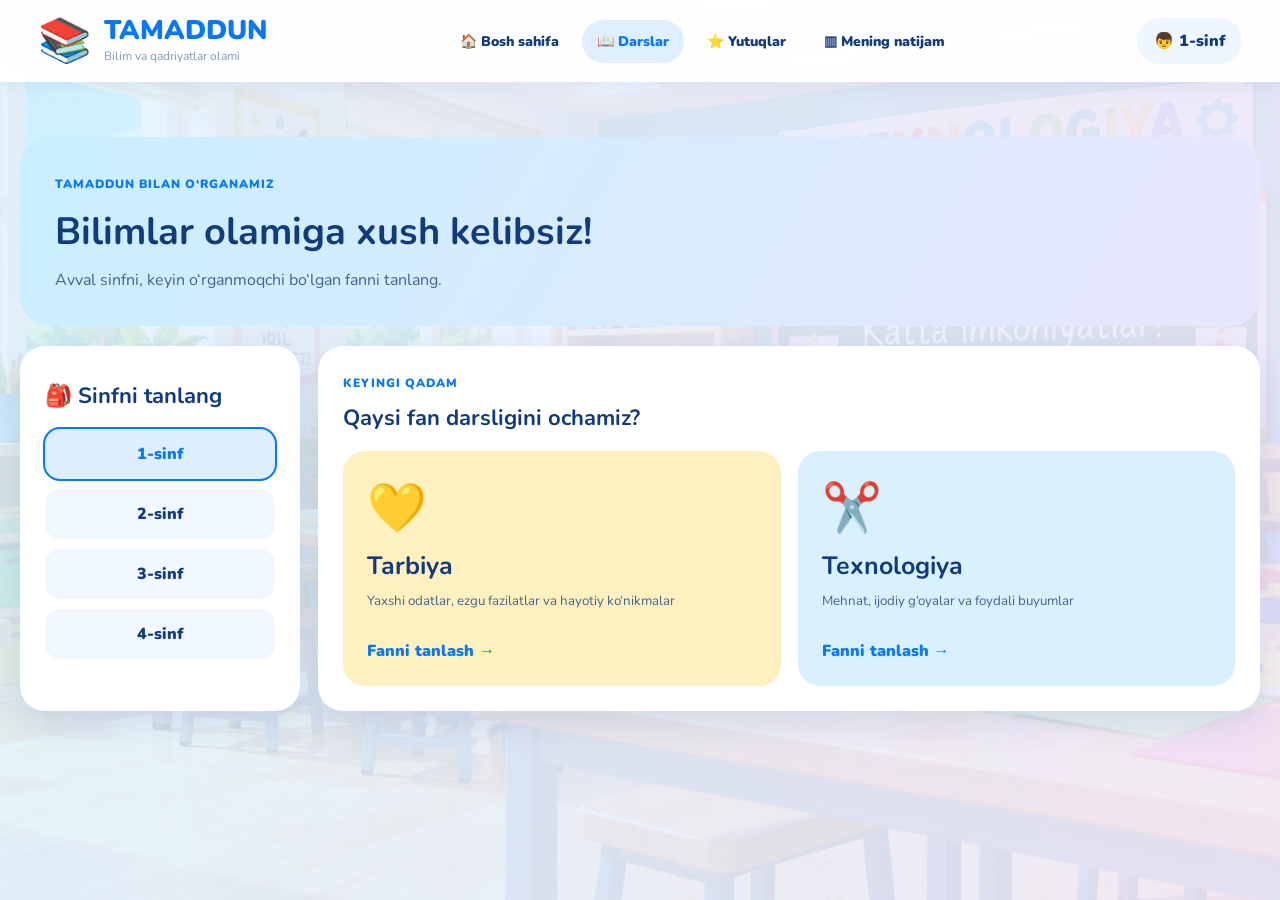
==== commit 00661088: "Rasmlar sekin internetda ham ko'rinadi: katta PNG'lar webp'ga o'tkazildi, sahifa rasmlari lazy + qo'" ====
--- a/darslar.html
+++ b/darslar.html
@@ -4,7 +4,7 @@
     <meta charset="UTF-8" />
     <meta name="viewport" content="width=device-width, initial-scale=1.0" />
     <title>TAMADDUN — Interaktiv dars</title>
-    <link rel="stylesheet" href="darslar.css?v=64" />
+    <link rel="stylesheet" href="darslar.css?v=67" />
   </head>
   <body>
     <header class="topbar">
@@ -74,18 +74,18 @@
 <main class="adventure-screen hidden" id="quarterMapScreen"><section class="adventure-heading map-heading" id="quarterMapHeading"><button class="adventure-back" id="backToQuarters">← Choraklar xaritasi</button><span class="eyebrow">TEXNOLOGIYA · 1-SINF</span><h1 id="quarterMapTitle"></h1><p id="quarterMapDescription"></p></section><div class="map-controls"><button class="map-action secondary" id="previousQuarter">← Oldingi chorak</button><button class="map-action secondary" id="nextQuarter">Keyingi chorak →</button></div><section class="adventure-map" id="adventureMap"></section></main>
     <main class="lesson-intro-screen hidden" id="lessonIntroScreen" aria-label="1-darsga kirish">
       <div class="lesson-intro-art">
-        <img src="images/1_tex_1s_1dars_kirish.png" alt="1-dars: Texnologiyaga ilk qadam — sarguzasht boshlanishi" />
+        <img loading="lazy" decoding="async" src="images/1_tex_1s_1dars_kirish.webp" alt="1-dars: Texnologiyaga ilk qadam — sarguzasht boshlanishi" />
         <button type="button" class="lesson-intro-control intro-back-control" id="introBackToMap" aria-label="Xaritaga qaytish"><span class="intro-control-icon" aria-hidden="true">←</span><span class="intro-control-label">Xaritaga qaytish</span></button>
         <button type="button" class="lesson-intro-control intro-continue-control" id="introContinue" aria-label="Darsning birinchi bosqichini boshlash"><span class="intro-control-icon" aria-hidden="true">→</span><span class="intro-control-label">Darsni boshlash</span></button>
       </div>
     </main>
     <main class="lesson-intro-screen lesson-problem-screen hidden" id="problemSituationScreen" aria-label="Muammoli vaziyat: xavfsiz ish usulini tanlang">
       <div class="problem-scene">
-        <img src="images/1_tex_1s_1dars_muammoli_vaziyat.png" alt="Muammoli vaziyat: ish qurollaridan xavfsiz va tartibli foydalanish" />
+        <img loading="lazy" decoding="async" src="images/1_tex_1s_1dars_muammoli_vaziyat.webp" alt="Muammoli vaziyat: ish qurollaridan xavfsiz va tartibli foydalanish" />
         <button type="button" class="problem-choice unsafe-choice" data-problem-choice="unsafe" aria-label="Noto‘g‘ri holat: qaychi bilan ehtiyotsiz ishlash"><span class="sr-only">Noto‘g‘ri holatni tanlash</span></button>
         <button type="button" class="problem-choice safe-choice" data-problem-choice="safe" aria-label="To‘g‘ri holat: qaychidan xavfsiz foydalanish"><span class="sr-only">To‘g‘ri holatni tanlash</span></button>
-        <button type="button" class="problem-mascot-hotspot robot-hotspot" aria-label="Robotchani ajratib ko‘rish" aria-pressed="false"><img class="character-cutout robot-cutout" src="images/1_tex_1s_1dars_muammoli_vaziyat.png" alt="" aria-hidden="true" /></button>
-        <button type="button" class="problem-mascot-hotspot fox-hotspot" aria-label="Tulkini ajratib ko‘rish" aria-pressed="false"><img class="character-cutout fox-cutout" src="images/1_tex_1s_1dars_muammoli_vaziyat.png" alt="" aria-hidden="true" /></button>
+        <button type="button" class="problem-mascot-hotspot robot-hotspot" aria-label="Robotchani ajratib ko‘rish" aria-pressed="false"><img class="character-cutout robot-cutout" src="images/1_tex_1s_1dars_muammoli_vaziyat.webp" alt="" aria-hidden="true" /></button>
+        <button type="button" class="problem-mascot-hotspot fox-hotspot" aria-label="Tulkini ajratib ko‘rish" aria-pressed="false"><img class="character-cutout fox-cutout" src="images/1_tex_1s_1dars_muammoli_vaziyat.webp" alt="" aria-hidden="true" /></button>
         <button type="button" class="lesson-intro-control problem-back-control" id="problemBackToIntro" aria-label="Kirish sahifasiga qaytish"><span class="intro-control-icon" aria-hidden="true">←</span><span class="intro-control-label">Kirishga qaytish</span></button>
         <button type="button" class="lesson-intro-control intro-continue-control problem-continue-control" id="problemContinue" aria-label="Keyingi bosqichga o‘tish"><span class="intro-control-icon" aria-hidden="true">→</span><span class="intro-control-label">Davom etish</span></button>
       </div>
@@ -93,7 +93,7 @@
     </main>
     <main class="lesson-intro-screen lesson-problem-screen knowledge-screen hidden" id="knowledgeScreen" aria-label="Kundalik bilimlarni aniqlash: tanigan buyumlarni belgilang">
       <div class="problem-scene knowledge-scene">
-        <img src="images/1_tex_1s_1dars_kundalik_bilimlarni_aniqlash.webp" alt="Kundalik bilimlarni aniqlash: qaychi, yelim, qalam, bo‘yoq, mo‘yqalam, plastilin, qog‘oz va karton" />
+        <img loading="lazy" decoding="async" src="images/1_tex_1s_1dars_kundalik_bilimlarni_aniqlash.webp" alt="Kundalik bilimlarni aniqlash: qaychi, yelim, qalam, bo‘yoq, mo‘yqalam, plastilin, qog‘oz va karton" />
         <button type="button" class="knowledge-card" data-tool="0" style="left:24.40%;top:1.91%;width:13.28%;height:18.49%" aria-label="Qaychi haqida bilish"><span class="sr-only">Qaychi</span></button>
         <button type="button" class="knowledge-card" data-tool="1" style="left:38.46%;top:1.91%;width:12.86%;height:18.49%" aria-label="Yelim haqida bilish"><span class="sr-only">Yelim</span></button>
         <button type="button" class="knowledge-card" data-tool="2" style="left:52.21%;top:1.91%;width:12.98%;height:18.49%" aria-label="Qalam haqida bilish"><span class="sr-only">Qalam</span></button>
@@ -132,7 +132,7 @@
     </main>
     <main class="lesson-intro-screen lesson-problem-screen safety-screen hidden" id="safetyScreen1" data-safety-page="1" aria-label="4-bosqich: Texnologiya darslarida xavfsizlik texnikasi, 1/7">
       <div class="problem-scene knowledge-scene safety-scene" style="aspect-ratio:1674 / 940">
-        <img src="images/1_tex_1s_1dars_4bosqich_1.webp" alt="Texnologiya darslarida xavfsizlik texnikasi: ish o‘rningizni tayyorlab oling" />
+        <img loading="lazy" decoding="async" src="images/1_tex_1s_1dars_4bosqich_1.webp" alt="Texnologiya darslarida xavfsizlik texnikasi: ish o‘rningizni tayyorlab oling" />
         <button type="button" class="safety-rule" data-rule="0" data-say="To‘g‘ri! Partaga qog‘oz yoki kleyonka to‘shasak, u iflos bo‘lmaydi." style="left:42.71%;top:51.91%;width:34.65%;height:8.40%" aria-pressed="false" aria-label="Partani iflos qilmaslik uchun uning ustiga qog‘oz yoki kleyonka to‘shang"><span class="safety-tick" style="left:3.79%;top:43.04%" aria-hidden="true"></span></button>
         <button type="button" class="safety-rule" data-rule="1" data-say="Barakalla! Materiallar tartibli tursa, kerakli narsani tez topamiz." style="left:42.71%;top:62.02%;width:36.02%;height:5.74%" aria-pressed="false" aria-label="Materiallaringizni tartib bilan joylashtiring"><span class="safety-tick" style="left:3.65%;top:50.00%" aria-hidden="true"></span></button>
         <button type="button" class="safety-rule" data-rule="2" data-say="Ajoyib! Ortiqcha narsalar portfelda tursa, ish joyi keng va xavfsiz bo‘ladi." style="left:42.71%;top:69.15%;width:34.65%;height:8.72%" aria-pressed="false" aria-label="Ortiqcha narsalarni portfelingizga solib qo‘ying"><span class="safety-tick" style="left:4.31%;top:48.78%" aria-hidden="true"></span></button>
@@ -157,7 +157,7 @@
     </main>
     <main class="lesson-intro-screen lesson-problem-screen safety-screen hidden" id="safetyScreen2" data-safety-page="2" aria-label="4-bosqich: Dars jarayonida o‘zimizni qanday tutamiz, 2/7">
       <div class="problem-scene knowledge-scene safety-scene" style="aspect-ratio:1673 / 940">
-        <img src="images/1_tex_1s_1dars_4bosqich_2.webp" alt="Dars jarayonida o‘zimizni qanday tutamiz: fartuk va yengcha, mashg‘ulot davomida, o‘qituvchini tinglash" />
+        <img loading="lazy" decoding="async" src="images/1_tex_1s_1dars_4bosqich_2.webp" alt="Dars jarayonida o‘zimizni qanday tutamiz: fartuk va yengcha, mashg‘ulot davomida, o‘qituvchini tinglash" />
         <button type="button" class="safety-rule" data-rule="0" data-say="To‘g‘ri! Fartuk va yengcha kiyimlarimizni yelim, bo‘yoq va plastilindan asraydi." style="left:23.01%;top:19.36%;width:55.41%;height:17.02%" aria-pressed="false" aria-label="Fartuk va yengchani kiyib oling"><span class="safety-badge" aria-hidden="true"></span></button>
         <button type="button" class="safety-rule" data-rule="1" data-say="Barakalla! To‘g‘ri o‘tirib, jim ishlasak, hech kimga xalaqit bermaymiz." style="left:23.01%;top:37.45%;width:55.41%;height:22.87%" aria-pressed="false" aria-label="Mashg‘ulot davomida o‘tirgan holda, to‘g‘ri o‘tirib ishlang, xalaqit bermang"><span class="safety-badge" aria-hidden="true"></span></button>
         <button type="button" class="safety-rule" data-rule="2" data-say="Ajoyib! Yordam kerak bo‘lsa, qo‘lingizni ko‘taring." style="left:23.01%;top:61.70%;width:55.41%;height:21.49%" aria-pressed="false" aria-label="O‘qituvchingizni diqqat bilan tinglang"><span class="safety-badge" aria-hidden="true"></span></button>
@@ -178,7 +178,7 @@
     </main>
     <main class="lesson-intro-screen lesson-problem-screen safety-screen hidden" id="safetyScreen3" data-safety-page="3" aria-label="4-bosqich: Ish qurollari va tabiiy materiallar bilan tanishuv, 3/7">
       <div class="problem-scene knowledge-scene safety-scene" style="aspect-ratio:1672 / 941">
-        <img src="images/1_tex_1s_1dars_4bosqich_3.webp" alt="Ish qurollari va tabiiy materiallar bilan tanishuv: qaychi, yelim, qalamlar, bo‘yoqlar" />
+        <img loading="lazy" decoding="async" src="images/1_tex_1s_1dars_4bosqich_3.webp" alt="Ish qurollari va tabiiy materiallar bilan tanishuv: qaychi, yelim, qalamlar, bo‘yoqlar" />
         <button type="button" class="safety-rule" data-rule="0" data-say="To‘g‘ri! Qaychi bilan ehtiyot bo‘lib qirqamiz va uni doim g‘ilofda saqlaymiz." style="left:19.74%;top:38.26%;width:60.41%;height:12.11%" aria-pressed="false" aria-label="Qaychi"><span class="safety-badge" aria-hidden="true"></span></button>
         <button type="button" class="safety-rule" data-rule="1" data-say="Barakalla! Yelimni yupqa qilib surtamiz, shunda detallar yaxshi yopishadi." style="left:19.74%;top:51.65%;width:60.41%;height:10.31%" aria-pressed="false" aria-label="Yelim"><span class="safety-badge" aria-hidden="true"></span></button>
         <button type="button" class="safety-rule" data-rule="2" data-say="Ajoyib! Qalam bilan chizamiz va shakllarni belgilab olamiz." style="left:19.74%;top:63.12%;width:60.41%;height:11.05%" aria-pressed="false" aria-label="Qalamlar"><span class="safety-badge" aria-hidden="true"></span></button>
@@ -200,7 +200,7 @@
     </main>
     <main class="lesson-intro-screen lesson-problem-screen safety-screen hidden" id="safetyScreen4" data-safety-page="4" aria-label="4-bosqich: Materiallar bilan tanishuv, 4/7">
       <div class="problem-scene knowledge-scene safety-scene" style="aspect-ratio:1672 / 941">
-        <img src="images/1_tex_1s_1dars_4bosqich_4.webp" alt="Materiallar bilan tanishuv: mo‘yqalamlar, plastilin taxtachasi, plastilin, steklar, karton, paxta" />
+        <img loading="lazy" decoding="async" src="images/1_tex_1s_1dars_4bosqich_4.webp" alt="Materiallar bilan tanishuv: mo‘yqalamlar, plastilin taxtachasi, plastilin, steklar, karton, paxta" />
         <button type="button" class="safety-rule" data-rule="0" data-say="To‘g‘ri! Mo‘yqalamni ishlatib bo‘lgach, suvda yuvib, quritib qo‘yamiz." style="left:20.33%;top:12.96%;width:59.51%;height:13.82%" aria-pressed="false" aria-label="Mo‘yqalamlar"><span class="safety-badge" aria-hidden="true"></span></button>
         <button type="button" class="safety-rule" data-rule="1" data-say="Barakalla! Taxtacha partani iflos qilmasdan, saranjom ishlashga yordam beradi." style="left:20.33%;top:27.63%;width:59.51%;height:11.37%" aria-pressed="false" aria-label="Plastilin taxtachasi"><span class="safety-badge" aria-hidden="true"></span></button>
         <button type="button" class="safety-rule" data-rule="2" data-say="Ajoyib! Plastilin yumshoq, undan turli shakllar yasaymiz." style="left:20.33%;top:39.85%;width:59.51%;height:11.16%" aria-pressed="false" aria-label="Plastilin"><span class="safety-badge" aria-hidden="true"></span></button>
@@ -224,7 +224,7 @@
     </main>
     <main class="lesson-intro-screen lesson-problem-screen safety-screen hidden" id="safetyScreen5" data-safety-page="5" aria-label="4-bosqich: Xavfsizlik qoidalari va tabiiy materiallar, 5/7">
       <div class="problem-scene knowledge-scene safety-scene" style="aspect-ratio:1672 / 941">
-        <img src="images/1_tex_1s_1dars_4bosqich_5.webp" alt="Xavfsizlik qoidalari va tabiiy materiallar: g‘uddalar, eman va kashtan yong‘oqlari, daraxt barglari, urug‘lar, yong‘oq po‘choqlari" />
+        <img loading="lazy" decoding="async" src="images/1_tex_1s_1dars_4bosqich_5.webp" alt="Xavfsizlik qoidalari va tabiiy materiallar: g‘uddalar, eman va kashtan yong‘oqlari, daraxt barglari, urug‘lar, yong‘oq po‘choqlari" />
         <button type="button" class="safety-rule" data-rule="0" data-say="To‘g‘ri! Qaychi bilan doim ehtiyot bo‘lib ishlaymiz." style="left:24.82%;top:17.85%;width:25.42%;height:6.59%" aria-pressed="false" aria-label="Qaychi bilan ehtiyot bo‘lib ishlang"><span class="safety-badge safety-badge-mini" style="left:3.06%;top:29.03%" aria-hidden="true"></span></button>
         <button type="button" class="safety-rule" data-rule="1" data-say="Barakalla! Yelim va bo‘yoqni hech qachon og‘izga olmaymiz." style="left:24.82%;top:24.44%;width:25.42%;height:5.74%" aria-pressed="false" aria-label="Yelim va bo‘yoqlarni tatib ko‘rmang"><span class="safety-badge safety-badge-mini" style="left:3.06%;top:18.52%" aria-hidden="true"></span></button>
         <button type="button" class="safety-rule" data-rule="2" data-say="Ajoyib! Dars tugagach, hamma narsani joyiga qo‘yamiz." style="left:24.82%;top:30.18%;width:25.42%;height:8.50%" aria-pressed="false" aria-label="Dars tugagach, barcha anjomlarni joy-joyiga qo‘ying"><span class="safety-badge safety-badge-mini" style="left:3.06%;top:12.50%" aria-hidden="true"></span></button>
@@ -253,7 +253,7 @@
     </main>
     <main class="lesson-intro-screen lesson-problem-screen safety-screen hidden" id="safetyScreen6" data-safety-page="6" aria-label="4-bosqich: Tabiiy materiallar qanday tayyorlanadi, 6/7">
       <div class="problem-scene knowledge-scene safety-scene" style="aspect-ratio:1672 / 941">
-        <img src="images/1_tex_1s_1dars_4bosqich_6.webp" alt="Tabiiy materiallar qanday tayyorlanadi: yig‘iladi, yuviladi, quritiladi, quti yoki paketga solinadi" />
+        <img loading="lazy" decoding="async" src="images/1_tex_1s_1dars_4bosqich_6.webp" alt="Tabiiy materiallar qanday tayyorlanadi: yig‘iladi, yuviladi, quritiladi, quti yoki paketga solinadi" />
         <button type="button" class="safety-rule" data-rule="0" data-say="1-qadam: materiallarni sindirmasdan, ehtiyotlab yig‘amiz." style="left:18.24%;top:12.54%;width:30.92%;height:29.33%" aria-pressed="false" aria-label="1. Sindirmasdan, ehtiyotlab yig‘iladi"><span class="safety-badge" aria-hidden="true"></span></button>
         <button type="button" class="safety-rule" data-rule="1" data-say="2-qadam: kir va changini suvda tozalab yuvamiz." style="left:50.96%;top:12.54%;width:30.50%;height:29.33%" aria-pressed="false" aria-label="2. Kirlari tozalab yuviladi"><span class="safety-badge" aria-hidden="true"></span></button>
         <button type="button" class="safety-rule" data-rule="2" data-say="3-qadam: qo‘lsochiq ustiga yoyib quritamiz." style="left:18.24%;top:43.36%;width:30.92%;height:27.21%" aria-pressed="false" aria-label="3. Qo‘lsochiq ustida quritiladi"><span class="safety-badge" aria-hidden="true"></span></button>
@@ -278,7 +278,7 @@
     </main>
     <main class="lesson-intro-screen lesson-problem-screen safety-screen hidden" id="safetyScreen7" data-safety-page="7" aria-label="4-bosqich: Sinov sahifasi, 7/7">
       <div class="problem-scene knowledge-scene safety-scene match-game" id="matchGame" data-tasks="Qirqish uchun|Yopishtirish uchun|Chizish uchun|Rang berish uchun|Plastilinga shakl berish uchun" style="aspect-ratio:1672 / 941">
-        <img src="images/1_tex_1s_1dars_4bosqich_7.webp" alt="Sinov sahifasi: ish qurollarini ularning vazifasi bilan moslashtiring" />
+        <img loading="lazy" decoding="async" src="images/1_tex_1s_1dars_4bosqich_7.webp" alt="Sinov sahifasi: ish qurollarini ularning vazifasi bilan moslashtiring" />
         <div class="match-tile" data-slot="0" style="left:52.990%;top:30.287%;width:25.000%;height:10.840%;background-size:400.000% 922.549%" aria-hidden="true"></div>
         <div class="match-tile" data-slot="1" style="left:52.990%;top:41.339%;width:25.000%;height:10.840%;background-size:400.000% 922.549%" aria-hidden="true"></div>
         <div class="match-tile" data-slot="2" style="left:52.990%;top:52.285%;width:25.000%;height:10.840%;background-size:400.000% 922.549%" aria-hidden="true"></div>
@@ -314,7 +314,7 @@
     </main>
     <main class="lesson-intro-screen lesson-problem-screen exercise-screen hidden" id="exerciseScreen" aria-label="5-bosqich: Quvnoq jismoniy mashqlar">
       <div class="problem-scene knowledge-scene exercise-scene" style="aspect-ratio:1672 / 941">
-        <img src="images/1_tex_1s_1dars_5bosqich.webp" alt="Quvnoq jismoniy mashqlar: quyoshga cho‘zilamiz, daraxt shoxlari, quyonchadek sakraymiz, kapalak parvozi, usta qo‘llar" />
+        <img loading="lazy" decoding="async" src="images/1_tex_1s_1dars_5bosqich.webp" alt="Quvnoq jismoniy mashqlar: quyoshga cho‘zilamiz, daraxt shoxlari, quyonchadek sakraymiz, kapalak parvozi, usta qo‘llar" />
         <button type="button" class="exercise-card" data-exercise="0" data-mode="sec" data-count="5" style="left:17.22%;top:19.98%;width:13.28%;height:57.60%" aria-label="Quyoshga cho‘zilamiz mashqini boshlash" aria-pressed="false"><span class="ex-check" style="left:50.45%;top:4.98%" aria-hidden="true"></span><span class="ex-counter" aria-hidden="true"></span></button>
         <button type="button" class="exercise-card" data-exercise="1" data-mode="rep" data-count="4" style="left:30.86%;top:19.98%;width:12.92%;height:57.60%" aria-label="Daraxt shoxlari mashqini boshlash" aria-pressed="false"><span class="ex-check" style="left:50.00%;top:4.98%" aria-hidden="true"></span><span class="ex-counter" aria-hidden="true"></span></button>
         <button type="button" class="exercise-card" data-exercise="2" data-mode="rep" data-count="5" style="left:44.14%;top:19.98%;width:12.80%;height:57.60%" aria-label="Quyonchadek sakraymiz mashqini boshlash" aria-pressed="false"><span class="ex-check" style="left:50.00%;top:4.98%" aria-hidden="true"></span><span class="ex-counter" aria-hidden="true"></span></button>
@@ -337,7 +337,7 @@
     </main>
     <main class="lesson-intro-screen lesson-problem-screen build-screen hidden" id="buildScreen" aria-label="6-bosqich: Amaliy ish — Kuzgi kirpicha">
       <div class="problem-scene knowledge-scene build-scene" id="buildScene" style="aspect-ratio:1671 / 941">
-        <img src="images/1_tex_1s_1dars_6bosqich.webp" alt="Amaliy ish: materiallarni ish maydoniga olib borib, kuzgi kirpicha yasang" />
+        <img loading="lazy" decoding="async" src="images/1_tex_1s_1dars_6bosqich.webp" alt="Amaliy ish: materiallarni ish maydoniga olib borib, kuzgi kirpicha yasang" />
         <button type="button" class="build-source" data-piece="gudda" style="left:18.432%;top:14.346%;width:8.318%;height:13.496%" aria-label="G‘uddani ish maydoniga olib borish"></button>
         <button type="button" class="build-source" data-piece="plastilin" style="left:27.528%;top:14.346%;width:8.259%;height:13.496%" aria-label="Plastilinni ish maydoniga olib borish"></button>
         <button type="button" class="build-source" data-piece="koz" style="left:18.432%;top:29.330%;width:8.318%;height:11.583%" aria-label="Ko‘zlarni ish maydoniga olib borish"></button>
@@ -368,8 +368,8 @@
     </main>
     <main class="lesson-intro-screen lesson-problem-screen drum-screen hidden" id="drumScreen" aria-label="7-bosqich: Baraban metodi">
       <div class="problem-scene knowledge-scene drum-scene" id="drumScene" style="aspect-ratio:1671 / 941">
-        <img src="images/1_tex_1s_1dars_7bosqich.webp" alt="Baraban metodi: barabanni aylantiring va chiqqan savolga javob bering" />
-        <button type="button" class="drum-wheel" id="drumWheel" style="left:37.672%;top:21.998%;width:24.656%;height:43.783%" aria-label="Barabanni aylantirish"><img src="images/baraban-disk.webp" alt="" draggable="false"></button>
+        <img loading="lazy" decoding="async" src="images/1_tex_1s_1dars_7bosqich.webp" alt="Baraban metodi: barabanni aylantiring va chiqqan savolga javob bering" />
+        <button type="button" class="drum-wheel" id="drumWheel" style="left:37.672%;top:21.998%;width:24.656%;height:43.783%" aria-label="Barabanni aylantirish"><img loading="lazy" decoding="async" src="images/baraban-disk.webp" alt="" draggable="false"></button>
         <svg class="drum-pin" style="left:48.235%;top:17.003%;width:3.591%;height:9.777%" viewBox="0 0 60 92" aria-hidden="true"><path d="M30 90 C 22 70 4 52 4 30 A 26 26 0 1 1 56 30 C 56 52 38 70 30 90 Z" fill="#ef1b1b" stroke="#fff" stroke-width="4"/><circle cx="30" cy="30" r="10" fill="#fff"/></svg>
         <button type="button" class="drum-spin" id="drumSpin" style="left:40.694%;top:68.013%;width:18.851%;height:8.502%" aria-label="Aylantirish"></button>
         <span class="drum-star" data-star="0" style="left:53.501%;top:78.215%;width:4.309%;height:7.439%" aria-hidden="true">★</span>
@@ -398,7 +398,7 @@
     </main>
     <main class="lesson-intro-screen lesson-problem-screen final-screen hidden" id="finalScreen" aria-label="8-bosqich: Dars yakuni">
       <div class="problem-scene knowledge-scene final-scene" id="finalScene" style="aspect-ratio:1670 / 942">
-        <img src="images/1_tex_1s_1dars_8bosqich.webp" alt="Dars yakuni: baholash va rag‘bat, bugungi darsda, uyga vazifa, keyingi dars" />
+        <img loading="lazy" decoding="async" src="images/1_tex_1s_1dars_8bosqich.webp" alt="Dars yakuni: baholash va rag‘bat, bugungi darsda, uyga vazifa, keyingi dars" />
         <button type="button" class="final-medal" data-medal="alo" data-say="🥇 A‘lo! Siz bugun juda zo‘r ishladingiz!" style="left:19.042%;top:19.108%;width:8.383%;height:16.773%" aria-pressed="false" aria-label="Baho: A‘lo!"></button>
         <button type="button" class="final-medal" data-medal="faol" data-say="🥈 Faol! Darsda faol qatnashdingiz, barakalla!" style="left:28.623%;top:19.108%;width:8.204%;height:16.773%" aria-pressed="false" aria-label="Baho: Faol!"></button>
         <button type="button" class="final-medal" data-medal="yaxshi" data-say="🥉 Yaxshi! Keyingi darsda yanada zo‘r bo‘ladi!" style="left:38.204%;top:19.108%;width:8.802%;height:16.773%" aria-pressed="false" aria-label="Baho: Yaxshi!"></button>
@@ -427,7 +427,7 @@
     </main>
     <main class="lesson-intro-screen lesson-problem-screen l2-screen hidden" id="l2Screen1" data-l2-page="1" aria-label="2-dars, 1-bosqich: Sarguzasht boshlanadi">
       <div class="problem-scene knowledge-scene l2-scene" style="aspect-ratio:1670 / 942">
-        <img src="images/1_tex_1s_2dars_1bosqich.webp" alt="2-dars, 1-bosqich: Qog‘ozlar olamiga sayohat! Qog‘oz varag‘i bilan ishlashni o‘rganamiz" />
+        <img loading="lazy" decoding="async" src="images/1_tex_1s_2dars_1bosqich.webp" alt="2-dars, 1-bosqich: Qog‘ozlar olamiga sayohat! Qog‘oz varag‘i bilan ishlashni o‘rganamiz" />
         <button type="button" class="l2-item" data-say="Rangli qog‘ozlar — bugungi darsimizning asosiy materiali!" style="left:19.042%;top:64.968%;width:18.563%;height:17.622%" aria-pressed="false" aria-label="Rangli qog‘ozlar"></button>
         <button type="button" class="l2-item" data-say="Qog‘oz kemacha — qog‘ozni buklab yasaladi." style="left:37.725%;top:68.153%;width:9.701%;height:10.616%" aria-pressed="false" aria-label="Qog‘oz kemacha"></button>
         <button type="button" class="l2-item" data-say="Qog‘oz uycha — qog‘ozdan qirqib, yopishtirib yasaladi." style="left:47.784%;top:63.482%;width:8.623%;height:16.348%" aria-pressed="false" aria-label="Qog‘oz uycha"></button>
@@ -453,7 +453,7 @@
     </main>
     <main class="lesson-intro-screen lesson-problem-screen l2-screen hidden" id="l2Screen2" data-l2-page="2" aria-label="2-dars, 2-bosqich: Muammoli vaziyat">
       <div class="problem-scene knowledge-scene l2-scene" style="aspect-ratio:1670 / 942">
-        <img src="images/1_tex_1s_2dars_2bosqich.webp" alt="2-dars, 2-bosqich: Muammoli vaziyat — Qanday shakllar yasash mumkin?" />
+        <img loading="lazy" decoding="async" src="images/1_tex_1s_2dars_2bosqich.webp" alt="2-dars, 2-bosqich: Muammoli vaziyat — Qanday shakllar yasash mumkin?" />
         <button type="button" class="l2-item" data-say="Bu oddiy qog‘oz varag‘i. Undan turli shakllar yasash mumkin!" style="left:24.551%;top:18.259%;width:18.204%;height:32.059%" aria-pressed="false" aria-label="Oddiy qog‘oz varag‘i"></button>
         <button type="button" class="l2-item" data-say="To‘g‘ri to‘rtburchak — qog‘ozni uzunasiga qirqib hosil qilamiz." style="left:48.383%;top:15.393%;width:15.928%;height:9.873%" aria-pressed="false" aria-label="To‘g‘ri to‘rtburchak"></button>
         <button type="button" class="l2-item" data-say="Kvadrat — to‘rtta tomoni teng shakl." style="left:67.425%;top:15.074%;width:9.102%;height:14.862%" aria-pressed="false" aria-label="Kvadrat"></button>
@@ -482,7 +482,7 @@
     </main>
     <main class="lesson-intro-screen lesson-problem-screen l2-screen hidden" id="l2Screen3" data-l2-page="3" aria-label="2-dars, 3-bosqich: O‘tilgan mavzuni takrorlash">
       <div class="problem-scene knowledge-scene l2-scene" style="aspect-ratio:1670 / 942">
-        <img src="images/1_tex_1s_2dars_3bosqich.webp" alt="2-dars, 3-bosqich: Oldingi darsni esga olamiz — «Sehrli ustaning xaltasi» o‘yini va «Savol–javob» metodi" />
+        <img loading="lazy" decoding="async" src="images/1_tex_1s_2dars_3bosqich.webp" alt="2-dars, 3-bosqich: Oldingi darsni esga olamiz — «Sehrli ustaning xaltasi» o‘yini va «Savol–javob» metodi" />
         <button type="button" class="knowledge-dot" data-l2-dot="0" style="left:31.497%;top:90.021%" aria-label="1-bosqich"></button>
         <button type="button" class="knowledge-dot" data-l2-dot="1" style="left:36.647%;top:90.021%" aria-label="2-bosqich"></button>
         <button type="button" class="knowledge-dot" data-l2-dot="2" style="left:41.796%;top:90.021%" aria-label="3-bosqich"></button>
@@ -514,7 +514,7 @@
     </main>
     <main class="lesson-intro-screen lesson-problem-screen l2-screen hidden" id="l2Screen4" data-l2-page="4" data-l2-stage="3" aria-label="2-dars, 4-bosqich: Qog‘oz varag‘ining tomonlari">
       <div class="problem-scene knowledge-scene l2-scene" style="aspect-ratio:1672 / 941">
-        <img src="images/1_tex_1s_2dars_4bosqich_1.webp" alt="2-dars, 4-bosqich (1/4): Qog‘oz varag‘ining tomonlarini aniqlaymiz" />
+        <img loading="lazy" decoding="async" src="images/1_tex_1s_2dars_4bosqich_1.webp" alt="2-dars, 4-bosqich (1/4): Qog‘oz varag‘ining tomonlarini aniqlaymiz" />
         <button type="button" class="l2-item" data-say="📄 Bugun qog‘oz varag‘ini buklash, qirqish va undan turli geometrik shakllar yasashni o‘rganamiz." style="left:11.364%;top:15.940%;width:77.153%;height:10.096%" aria-pressed="false" aria-label="Dars maqsadi"></button>
         <button type="button" class="l2-item" data-say="👧 Bitta qog‘oz varag‘idan ko‘plab turli shakllarni qirqib olish mumkin." style="left:20.933%;top:28.162%;width:30.383%;height:10.627%" aria-pressed="false" aria-label="Qizcha aytadi"></button>
         <button type="button" class="l2-item" data-say="👦 Eng muhimi — tartibli, e’tiborli bo‘lish va shoshilmaslik." style="left:60.706%;top:27.418%;width:27.093%;height:11.902%" aria-pressed="false" aria-label="Bolakay aytadi"></button>
@@ -565,7 +565,7 @@
     </main>
     <main class="lesson-intro-screen lesson-problem-screen l2-screen hidden" id="l2Screen5" data-l2-page="5" data-l2-stage="3" aria-label="2-dars, 4-bosqich: Qog‘ozni buklash va qirqish">
       <div class="problem-scene knowledge-scene l2-scene" style="aspect-ratio:1671 / 941">
-        <img src="images/1_tex_1s_2dars_4bosqich_2.webp" alt="2-dars, 4-bosqich (2/4): Qog‘ozni buklaymiz va tasma shaklida qirqamiz" />
+        <img loading="lazy" decoding="async" src="images/1_tex_1s_2dars_4bosqich_2.webp" alt="2-dars, 4-bosqich (2/4): Qog‘ozni buklaymiz va tasma shaklida qirqamiz" />
         <button type="button" class="l2-item" data-say="👧 Varaq chetlari bir-biriga mos tushishiga, buklangan joyi esa tekis bo‘lishiga e’tibor bering." style="left:27.229%;top:46.759%;width:54.279%;height:9.352%" aria-pressed="false" aria-label="Qizchaning maslahati"></button>
         <button type="button" class="knowledge-dot" data-l2-dot="0" style="left:31.418%;top:89.904%" aria-label="1-bosqich"></button>
         <button type="button" class="knowledge-dot" data-l2-dot="1" style="left:36.565%;top:89.904%" aria-label="2-bosqich"></button>
@@ -602,7 +602,7 @@
     </main>
     <main class="lesson-intro-screen lesson-problem-screen l2-screen hidden" id="l2Screen6" data-l2-page="6" data-l2-stage="3" aria-label="2-dars, 4-bosqich: Qog‘oz tasmasidan shakllar">
       <div class="problem-scene knowledge-scene l2-scene" style="aspect-ratio:1671 / 941">
-        <img src="images/1_tex_1s_2dars_4bosqich_3.webp" alt="2-dars, 4-bosqich (3/4): Qog‘oz tasmasidan shakllar yasaymiz — to‘g‘ri to‘rtburchak, kvadrat, doira" />
+        <img loading="lazy" decoding="async" src="images/1_tex_1s_2dars_4bosqich_3.webp" alt="2-dars, 4-bosqich (3/4): Qog‘oz tasmasidan shakllar yasaymiz — to‘g‘ri to‘rtburchak, kvadrat, doira" />
         <button type="button" class="l2-item" data-say="📏 Qog‘oz tasmasini teng ikkiga, so‘ngra yana bir marta ikkiga buklang. Ochib, buklangan izlar bo‘ylab qirqing — to‘g‘ri to‘rtburchaklar hosil bo‘ladi." style="left:62.717%;top:15.940%;width:20.347%;height:24.655%" aria-pressed="false" aria-label="To‘g‘ri to‘rtburchak yasash"></button>
         <button type="button" class="l2-item" data-say="🟪 To‘g‘ri to‘rtburchakni diagonaliga buklang. Ortiqcha qismini qirqib tashlang — kvadrat hosil bo‘ladi." style="left:61.640%;top:43.783%;width:21.424%;height:18.066%" aria-pressed="false" aria-label="Kvadrat yasash"></button>
         <button type="button" class="l2-item" data-say="🟣 Kvadratning burchaklarini yumaloq qilib qirqib tashlang — doira hosil bo‘ladi." style="left:59.844%;top:65.037%;width:23.220%;height:18.916%" aria-pressed="false" aria-label="Doira yasash"></button>
@@ -646,7 +646,7 @@
     </main>
     <main class="lesson-intro-screen lesson-problem-screen l2-screen hidden" id="l2Screen7" data-l2-page="7" data-l2-stage="4" aria-label="2-dars, 4-bosqich: Shakllarni o‘zgartirish va albomga yopishtirish">
       <div class="problem-scene knowledge-scene l2-scene" style="aspect-ratio:1672 / 941">
-        <img src="images/1_tex_1s_2dars_4bosqich_4.webp" alt="2-dars, 4-bosqich (4/4): Geometrik shakllarni o‘zgartiramiz va albomga yopishtiramiz" />
+        <img loading="lazy" decoding="async" src="images/1_tex_1s_2dars_4bosqich_4.webp" alt="2-dars, 4-bosqich (4/4): Geometrik shakllarni o‘zgartiramiz va albomga yopishtiramiz" />
         <button type="button" class="l2-item" data-say="🤖 Endi tayyor shakllarni yana o‘zgartirib, yangi shakllar hosil qilamiz!" style="left:7.775%;top:15.728%;width:16.029%;height:18.066%" aria-pressed="false" aria-label="Robotcha aytadi"></button>
         <button type="button" class="l2-item" data-say="🦊 Tayyor bo‘lgan barcha shakllarni albomimizga tartib bilan yopishtiramiz! Albomni bosing." style="left:69.498%;top:14.346%;width:16.328%;height:25.186%" aria-pressed="false" aria-label="Tulkivoy aytadi"></button>
         <button type="button" class="l2-item" data-say="🟦🔺⚪ Shakl do‘stlar sizdan juda xursand! Barakalla!" style="left:71.471%;top:70.988%;width:20.036%;height:12.115%" aria-pressed="false" aria-label="Shakl do‘stlar"></button>
@@ -694,7 +694,7 @@
     </main>
     <main class="lesson-intro-screen lesson-problem-screen l2-screen hidden" id="l2Screen8" data-l2-page="8" data-l2-stage="4" aria-label="2-dars, 5-bosqich: Jismoniy daqiqa">
       <div class="problem-scene knowledge-scene l2-scene" style="aspect-ratio:1672 / 941">
-        <img src="images/1_tex_1s_2dars_5bosqich.webp" alt="2-dars, 5-bosqich: Jismoniy mashqlantirish — 5 ta mashq" />
+        <img loading="lazy" decoding="async" src="images/1_tex_1s_2dars_5bosqich.webp" alt="2-dars, 5-bosqich: Jismoniy mashqlantirish — 5 ta mashq" />
         <button type="button" class="l2-item" data-say="🤖 Keling, biroz harakatlanib, qaddimizni tiklaymiz!" style="left:16.268%;top:9.352%;width:13.756%;height:22.529%" aria-pressed="false" aria-label="Robotcha aytadi"></button>
         <button type="button" class="l2-item" data-say="🦊 Bu mashqlar bizga kuch, chaqqonlik va diqqat beradi!" style="left:69.856%;top:9.352%;width:14.593%;height:22.529%" aria-pressed="false" aria-label="Tulkivoy aytadi"></button>
         <button type="button" class="knowledge-dot" data-l2-dot="0" style="left:31.400%;top:89.904%" aria-label="1-bosqich"></button>
@@ -736,7 +736,7 @@
     </main>
     <main class="lesson-intro-screen lesson-problem-screen l2-screen hidden" id="l2Screen9" data-l2-page="9" data-l2-stage="5" aria-label="2-dars, 6-bosqich: Amaliy usta xona">
       <div class="problem-scene knowledge-scene l2-scene" style="aspect-ratio:1671 / 941">
-        <img src="images/1_tex_1s_2dars_6bosqich.webp" alt="2-dars, 6-bosqich: Amaliy usta xona — geometrik shakllardan kompozitsiya" />
+        <img loading="lazy" decoding="async" src="images/1_tex_1s_2dars_6bosqich.webp" alt="2-dars, 6-bosqich: Amaliy usta xona — geometrik shakllardan kompozitsiya" />
         <button type="button" class="l2-item" data-say="🤖 Keling, kitobdagi namunaga o‘xshash geometrik shakllardan kompozitsiya yasaymiz!" style="left:15.679%;top:8.714%;width:14.123%;height:19.129%" aria-pressed="false" aria-label="Robotcha aytadi"></button>
         <button type="button" class="l2-item" data-say="🦊 Shakllarni ketma-ketlikda kesib, albom varag‘iga tartib bilan yopishtiramiz!" style="left:70.497%;top:4.463%;width:15.560%;height:18.385%" aria-pressed="false" aria-label="Tulkivoy aytadi"></button>
         <button type="button" class="l2-item" data-say="✂️ Amaliy ish: geometrik shakllardan kompozitsiya yasaymiz. Chapdagi shakllarni ish maydoniga surib olib boring!" style="left:30.521%;top:10.627%;width:39.198%;height:10.414%" aria-pressed="false" aria-label="Amaliy ish"></button>
@@ -783,7 +783,7 @@
     </main>
     <main class="lesson-intro-screen lesson-problem-screen l2-screen hidden" id="l2Screen10" data-l2-page="10" data-l2-stage="6" aria-label="2-dars, 7-bosqich: Arqon tortish o‘yini">
       <div class="problem-scene knowledge-scene l2-scene" style="aspect-ratio:1672 / 941">
-        <img src="images/1_tex_1s_2dars_7bosqich.webp" alt="2-dars, 7-bosqich: Bilimlar bellashuvi — «Arqon tortish» o‘yini" />
+        <img loading="lazy" decoding="async" src="images/1_tex_1s_2dars_7bosqich.webp" alt="2-dars, 7-bosqich: Bilimlar bellashuvi — «Arqon tortish» o‘yini" />
         <button type="button" class="l2-item" data-say="🤖 Har bir to‘g‘ri javob — arqon o‘sha jamoa tomoniga siljiydi!" style="left:40.670%;top:17.003%;width:20.455%;height:14.878%" aria-pressed="false" aria-label="Robotcha aytadi"></button>
         <button type="button" class="l2-item" data-say="🦊 Tez javob bering, jamoangizni g‘alabaga olib chiqing!" style="left:70.873%;top:6.376%;width:15.849%;height:20.191%" aria-pressed="false" aria-label="Tulkivoy aytadi"></button>
         <button type="button" class="l2-item" data-say="📋 Qoidalar: savolga tez va to‘g‘ri javob bering. Har bir to‘g‘ri javobdan keyin arqon siljiydi. Arqonni birinchi bo‘lib o‘z tomoniga 5 marta tortgan jamoa g‘olib bo‘ladi!" style="left:30.203%;top:79.915%;width:39.474%;height:18.066%" aria-pressed="false" aria-label="Qoidalar"></button>
@@ -814,7 +814,7 @@
     </main>
     <main class="lesson-intro-screen lesson-problem-screen l2-screen hidden" id="l2Screen11" data-l2-page="11" data-l2-stage="7" aria-label="2-dars, 8-bosqich: Darsni yakunlash">
       <div class="problem-scene knowledge-scene l2-scene" style="aspect-ratio:1670 / 941">
-        <img src="images/1_tex_1s_2dars_8bosqich.webp" alt="2-dars, 8-bosqich: Darsni yakunlash — baholash, rag‘batlantirish, uyga vazifa" />
+        <img loading="lazy" decoding="async" src="images/1_tex_1s_2dars_8bosqich.webp" alt="2-dars, 8-bosqich: Darsni yakunlash — baholash, rag‘batlantirish, uyga vazifa" />
         <button type="button" class="l2-item" data-say="🤖 Bugungi darsda o‘rganganlarimizni umumlashtirdik. Endi darsimizni yakunlaymiz!" style="left:23.952%;top:14.346%;width:52.994%;height:15.197%" aria-pressed="false" aria-label="Robotcha aytadi"></button>
         <button type="button" class="l2-item" data-say="🏠 Uyga vazifa: bugungi darsda o‘rgangan geometrik shakllarni daftaringizda chizib, nomlab keling!" style="left:68.862%;top:45.696%;width:27.844%;height:19.979%" aria-pressed="false" aria-label="Uyga vazifa"></button>
         <button type="button" class="knowledge-hero" data-hero="robot" style="left:5.689%;top:11.158%;width:14.970%;height:23.911%;clip-path:polygon(6.0% 11.1%, 26.0% 0.0%, 42.0% 15.6%, 70.0% 28.9%, 90.0% 44.4%, 100.0% 60.0%, 90.0% 77.8%, 74.0% 86.7%, 62.0% 100.0%, 22.0% 100.0%, 10.0% 86.7%, 2.0% 60.0%, 0.0% 33.3%)" aria-label="Robotcha" aria-pressed="false"></button>
@@ -846,7 +846,7 @@
     </main>
     <main class="lesson-intro-screen lesson-problem-screen l2-screen hidden" id="l2Screen3_1" data-l2-page="3_1" data-lesson="3" aria-label="3-dars, 1-bosqich: Manzara yaratamiz">
       <div class="problem-scene knowledge-scene l2-scene" style="aspect-ratio:1672 / 941">
-        <img src="images/1_tex_1s_3dars_1bosqich.webp" alt="3-dars, 1-bosqich: Manzara yaratamiz — Uycha va daraxtlar" />
+        <img loading="lazy" decoding="async" src="images/1_tex_1s_3dars_1bosqich.webp" alt="3-dars, 1-bosqich: Manzara yaratamiz — Uycha va daraxtlar" />
         <button type="button" class="l2-item" data-say="🤖 Salom, bolajonlar! Bugun yangi manzara yaratish sayohatiga chiqamiz!" style="left:2.093%;top:20.191%;width:24.222%;height:29.756%" aria-pressed="false" aria-label="Robotcha aytadi"></button>
         <button type="button" class="l2-item" data-say="🦊 Keling, rangli shakllar yordamida kuz manzarasini birga yarataylik!" style="left:73.864%;top:20.723%;width:24.222%;height:27.630%" aria-pressed="false" aria-label="Tulkivoy aytadi"></button>
         <button type="button" class="l2-item" data-say="📖 3-dars: Manzara yaratamiz — Uycha va daraxtlar." style="left:24.522%;top:1.063%;width:50.837%;height:33.475%" aria-pressed="false" aria-label="Dars mavzusi"></button>
@@ -896,7 +896,7 @@
     </main>
     <main class="lesson-intro-screen lesson-problem-screen l2-screen hidden" id="l2Screen3_2" data-l2-page="3_2" data-lesson="3" data-l2-stage="1" aria-label="3-dars, 2-bosqich: Muammoli vaziyat">
       <div class="problem-scene knowledge-scene l2-scene" style="aspect-ratio:1671 / 941">
-        <img src="images/1_tex_1s_3dars_2bosqich.webp" alt="3-dars, 2-bosqich: Muammoli vaziyat — kuz manzarasini qaysi shakllardan yaratamiz?" />
+        <img loading="lazy" decoding="async" src="images/1_tex_1s_3dars_2bosqich.webp" alt="3-dars, 2-bosqich: Muammoli vaziyat — kuz manzarasini qaysi shakllardan yaratamiz?" />
         <button type="button" class="l2-item" data-say="🤖 Bolajonlar, biz kuz manzarasini yaratmoqchimiz. Lekin qanday shakllardan foydalansak bo‘ladi?" style="left:6.284%;top:12.752%;width:23.639%;height:37.194%" aria-pressed="false" aria-label="Robotcha so‘raydi"></button>
         <button type="button" class="l2-item" data-say="🦊 Uycha, daraxtlar va quyoshni qaysi geometrik shakllardan yasash mumkin, deb o‘ylaysiz?" style="left:71.813%;top:11.690%;width:25.733%;height:32.944%" aria-pressed="false" aria-label="Tulkivoy so‘raydi"></button>
         <button type="button" class="l2-item" data-say="💡 Muammo: berilgan geometrik shakllardan kuz manzarasini qanday yaratamiz? Stoldagi shakllarni doskadagi chiziqlarga surib ko‘ring!" style="left:15.260%;top:81.296%;width:67.325%;height:15.940%" aria-pressed="false" aria-label="Muammo"></button>
@@ -934,7 +934,7 @@
     </main>
     <main class="lesson-intro-screen lesson-problem-screen l2-screen hidden" id="l2Screen3_3" data-l2-page="3_3" data-lesson="3" data-l2-stage="2" aria-label="3-dars, 3-bosqich: O‘tgan mavzuni mustahkamlash">
       <div class="problem-scene knowledge-scene l2-scene" style="aspect-ratio:1672 / 941">
-        <img src="images/1_tex_1s_3dars_3bosqich.webp" alt="3-dars, 3-bosqich: O‘tgan mavzuni mustahkamlash — «Xatoni top» o‘yini va «Sehrli qog‘oz» metodi" />
+        <img loading="lazy" decoding="async" src="images/1_tex_1s_3dars_3bosqich.webp" alt="3-dars, 3-bosqich: O‘tgan mavzuni mustahkamlash — «Xatoni top» o‘yini va «Sehrli qog‘oz» metodi" />
         <button type="button" class="l2-item" data-say="🤖 Bolajonlar, avvalgi darsda qog‘oz bilan qanday ishlashni o‘rgangan edik. Keling, bu bilimlarimizni qiziqarli o‘yin va mashqlar orqali mustahkamlaymiz!" style="left:23.624%;top:10.627%;width:54.426%;height:15.409%" aria-pressed="false" aria-label="Robotcha aytadi"></button>
         <button type="button" class="l2-item" data-say="⭐ Bugun «Xatoni top» o‘yini va «Sehrli qog‘oz» metodi orqali qog‘oz bilan ishlash ko‘nikmalarimizni mustahkamlaymiz!" style="left:16.029%;top:85.547%;width:68.002%;height:12.009%" aria-pressed="false" aria-label="Xulosa"></button>
         <button type="button" class="knowledge-hero" data-hero="robot" style="left:5.084%;top:12.752%;width:15.550%;height:19.129%;clip-path:polygon(9.6% 11.1%, 32.7% 0.0%, 59.6% 11.1%, 78.8% 27.8%, 94.2% 44.4%, 100.0% 66.7%, 82.7% 83.3%, 63.5% 100.0%, 25.0% 100.0%, 5.8% 77.8%, 0.0% 44.4%)" aria-label="Robotcha" aria-pressed="false"></button>
@@ -966,7 +966,7 @@
     </main>
     <main class="lesson-intro-screen lesson-problem-screen l2-screen hidden" id="l2Screen3_4" data-l2-page="3_4" data-lesson="3" data-l2-stage="3" aria-label="3-dars, 4-bosqich: Yangi bilim berish">
       <div class="problem-scene knowledge-scene l2-scene" data-fold-done="Barakalla! Ish rejasini to‘g‘ri tartibda tuzdingiz — endi manzara yaratishga tayyormiz!" style="aspect-ratio:1672 / 941">
-        <img src="images/1_tex_1s_3dars_4bosqich_1.webp" alt="3-dars, 4-bosqich (1/2): Manzara yaratamiz — kerakli materiallar va ish rejasi" />
+        <img loading="lazy" decoding="async" src="images/1_tex_1s_3dars_4bosqich_1.webp" alt="3-dars, 4-bosqich (1/2): Manzara yaratamiz — kerakli materiallar va ish rejasi" />
         <button type="button" class="l2-item" data-say="🤖 Bolajonlar, bugun biz geometrik shakllardan kuz manzarasini yaratamiz!" style="left:17.943%;top:12.221%;width:20.335%;height:20.723%" aria-pressed="false" aria-label="Robotcha aytadi"></button>
         <button type="button" class="l2-item" data-say="🍂 Kuz — yilning go‘zal fasli. Quyosh nurlari mayinlashadi. Daraxtlarning barglari tillarang va olovrang tusga kiradi." style="left:60.706%;top:11.690%;width:23.026%;height:20.723%" aria-pressed="false" aria-label="Tulkivoy aytadi"></button>
         <button type="button" class="l2-item" data-say="🌳 Kuzda daraxt barglari sarg‘ayib, to‘kila boshlaydi. Bugun shunday daraxtni shakllardan yasaymiz!" style="left:42.165%;top:14.878%;width:15.251%;height:19.129%" aria-pressed="false" aria-label="Kuz daraxti"></button>
@@ -1011,7 +1011,7 @@
     </main>
     <main class="lesson-intro-screen lesson-problem-screen l2-screen hidden" id="l2Screen3_5" data-l2-page="3_5" data-lesson="3" data-l2-stage="3" aria-label="3-dars, 4-bosqich: Yangi bilim berish (2-sahifa)">
       <div class="problem-scene knowledge-scene l2-scene" style="aspect-ratio:1672 / 941">
-        <img src="images/1_tex_1s_3dars_4bosqich_2.webp" alt="3-dars, 4-bosqich (2/2): Ishlash qoidalari va tayyor manzara namunasi" />
+        <img loading="lazy" decoding="async" src="images/1_tex_1s_3dars_4bosqich_2.webp" alt="3-dars, 4-bosqich (2/2): Ishlash qoidalari va tayyor manzara namunasi" />
         <button type="button" class="l2-item" data-say="🤖 Endi ishlash qoidalarini o‘rganamiz va tayyor manzara namunasini ko‘rib chiqamiz!" style="left:14.354%;top:11.158%;width:18.660%;height:23.911%" aria-pressed="false" aria-label="Robotcha aytadi"></button>
         <button type="button" class="l2-item" data-say="🦊 Mana, uycha, daraxtlar va quyoshdan iborat tayyor manzara!" style="left:68.182%;top:11.158%;width:17.943%;height:23.911%" aria-pressed="false" aria-label="Tulkivoy aytadi"></button>
         <button type="button" class="l2-item" data-say="☁️ Bulutlar — oq rangli yumaloq shakllardan yasalgan." style="left:48.565%;top:17.003%;width:16.627%;height:8.077%" aria-pressed="false" aria-label="Bulut"></button>
@@ -1053,7 +1053,7 @@
     </main>
     <main class="lesson-intro-screen lesson-problem-screen l2-screen hidden" id="l2Screen3_6" data-l2-page="3_6" data-lesson="3" data-l2-stage="4" aria-label="3-dars, 5-bosqich: Jismoniy daqiqa">
       <div class="problem-scene knowledge-scene l2-scene" data-ex-done="🏆 A’lo! 5 ta mashqning hammasini bajardingiz. Endi darsni davom ettirishga tayyormiz!" style="aspect-ratio:1769 / 889">
-        <img src="images/1_tex_1s_3dars_5bosqich.webp" alt="3-dars, 5-bosqich: Keling, birga mashq qilamiz! — 5 ta jismoniy mashq" />
+        <img loading="lazy" decoding="async" src="images/1_tex_1s_3dars_5bosqich.webp" alt="3-dars, 5-bosqich: Keling, birga mashq qilamiz! — 5 ta jismoniy mashq" />
         <button type="button" class="l2-item" data-say="🤖 Endi biroz harakat qilamiz! Birga jismoniy mashqlarni bajaramiz!" style="left:17.524%;top:0.562%;width:17.241%;height:23.622%" aria-pressed="false" aria-label="Robotcha aytadi"></button>
         <button type="button" class="l2-item" data-say="🦊 Mashqlar sog‘lig‘imizni mustahkamlaydi va darsda faol bo‘lishimizga yordam beradi!" style="left:65.574%;top:0.000%;width:19.220%;height:24.184%" aria-pressed="false" aria-label="Tulkivoy aytadi"></button>
         <button type="button" class="knowledge-dot" data-l2-dot="0" style="left:37.705%;top:94.488%" aria-label="1-bosqich"></button>
@@ -1096,7 +1096,7 @@
     </main>
     <main class="lesson-intro-screen lesson-problem-screen l2-screen hidden" id="l2Screen3_7" data-l2-page="3_7" data-lesson="3" data-l2-stage="5" aria-label="3-dars, 6-bosqich: Amaliy ish">
       <div class="problem-scene knowledge-scene l2-scene" style="aspect-ratio:1672 / 941">
-        <img src="images/1_tex_1s_3dars_6bosqich.webp" alt="3-dars, 6-bosqich: Amaliy ish — geometrik shakllardan manzara yaratamiz" />
+        <img loading="lazy" decoding="async" src="images/1_tex_1s_3dars_6bosqich.webp" alt="3-dars, 6-bosqich: Amaliy ish — geometrik shakllardan manzara yaratamiz" />
         <button type="button" class="l2-item" data-say="🤖 Endi o‘rgangan bilimlarimizni amaliyotda sinab ko‘ramiz!" style="left:17.045%;top:10.096%;width:16.148%;height:20.935%" aria-pressed="false" aria-label="Robotcha aytadi"></button>
         <button type="button" class="l2-item" data-say="🦊 Qog‘oz va shakllar yordamida uycha, daraxtlar va quyoshli manzara tayyorlaymiz!" style="left:60.706%;top:9.033%;width:17.344%;height:22.848%" aria-pressed="false" aria-label="Tulkivoy aytadi"></button>
         <button type="button" class="l2-item" data-say="🎨 Chapdagi shakllarni ish maydoniga surib olib boring. Chiziqli joyga yaqin qo‘ysangiz, shakl o‘sha joyga yopishadi va kerakli rangga kiradi!" style="left:35.287%;top:13.284%;width:24.522%;height:18.597%" aria-pressed="false" aria-label="Keling, birga manzara yaratamiz!"></button>
@@ -1145,7 +1145,7 @@
     </main>
     <main class="lesson-intro-screen lesson-problem-screen l2-screen hidden" id="l2Screen3_8" data-l2-page="3_8" data-lesson="3" data-l2-stage="6" aria-label="3-dars, 7-bosqich: Mustahkamlash">
       <div class="problem-scene knowledge-scene l2-scene" style="aspect-ratio:1671 / 941">
-        <img src="images/1_tex_1s_3dars_7bosqich.webp" alt="3-dars, 7-bosqich: Mustahkamlash — «Xotira sinovi» o‘yini" />
+        <img loading="lazy" decoding="async" src="images/1_tex_1s_3dars_7bosqich.webp" alt="3-dars, 7-bosqich: Mustahkamlash — «Xotira sinovi» o‘yini" />
         <button type="button" class="l2-item" data-say="🤖 Endi o‘rganganlarimizni qiziqarli o‘yin bilan mustahkamlaymiz!" style="left:17.056%;top:10.096%;width:17.056%;height:22.317%" aria-pressed="false" aria-label="Robotcha aytadi"></button>
         <button type="button" class="l2-item" data-say="🦊 Diqqat bilan qarang, manzarani yodda saqlang, so‘ng savollarga javob bering!" style="left:63.734%;top:10.096%;width:17.654%;height:21.785%" aria-pressed="false" aria-label="Tulkivoy aytadi"></button>
         <button type="button" class="l2-item" data-say="🧠 «Xotira sinovi»: «5 soniya» tugmasini bosing — manzarani 5 soniya ichida yodda saqlang. Keyin manzara yashiriladi va 3 ta savolga javob berasiz!" style="left:35.308%;top:14.878%;width:27.528%;height:19.129%" aria-pressed="false" aria-label="Xotira sinovi"></button>
@@ -1193,7 +1193,7 @@
     </main>
     <main class="lesson-intro-screen lesson-problem-screen l2-screen hidden" id="l2Screen3_9" data-l2-page="3_9" data-lesson="3" data-l2-stage="7" aria-label="3-dars, 8-bosqich: Dars yakuni">
       <div class="problem-scene knowledge-scene l2-scene" style="aspect-ratio:1670 / 942">
-        <img src="images/1_tex_1s_3dars_8bosqich.webp" alt="3-dars, 8-bosqich: Dars yakuni — xulosalar, dars natijasi va o‘zingizni baholang" />
+        <img loading="lazy" decoding="async" src="images/1_tex_1s_3dars_8bosqich.webp" alt="3-dars, 8-bosqich: Dars yakuni — xulosalar, dars natijasi va o‘zingizni baholang" />
         <button type="button" class="l2-item" data-say="🤖 Bugungi darsda biz manzara — uycha va daraxtlar yaratishni o‘rgandik!" style="left:17.066%;top:11.146%;width:17.665%;height:22.293%" aria-pressed="false" aria-label="Robotcha aytadi"></button>
         <button type="button" class="l2-item" data-say="🦊 Ajoyib! Sizlar geometrik shakllar yordamida chiroyli manzara yasay oldingiz!" style="left:62.874%;top:10.616%;width:18.263%;height:22.293%" aria-pressed="false" aria-label="Tulkivoy aytadi"></button>
         <button type="button" class="l2-item" data-say="🌟 Bugun: shakllarni tanidik, ulardan uycha, daraxtlar va quyosh yasadik, ishni tartib bilan bajardik!" style="left:35.928%;top:13.800%;width:26.048%;height:20.170%" aria-pressed="false" aria-label="Bugun nimalarni o‘rgandik?"></button>
@@ -1232,7 +1232,7 @@
     </main>
     <main class="lesson-intro-screen lesson-problem-screen l2-screen hidden" id="l2Screen4_1" data-l2-page="4_1" data-lesson="4" data-l2-stage="0" aria-label="4-dars, 1-bosqich: Darsga kirish">
       <div class="problem-scene knowledge-scene l2-scene" style="aspect-ratio:1672 / 941">
-        <img src="images/1_tex_1s_4dars_1bosqich.webp" alt="4-dars, 1-bosqich: To‘lqinlar uzra suzayotgan kemacha" />
+        <img loading="lazy" decoding="async" src="images/1_tex_1s_4dars_1bosqich.webp" alt="4-dars, 1-bosqich: To‘lqinlar uzra suzayotgan kemacha" />
         <button type="button" class="l2-item" data-say="🤖 Assalomu alaykum, bolajonlar! Bugun biz geometrik shakllardan to‘lqinlar uzra suzayotgan kemacha yasaymiz!" style="left:15.849%;top:10.096%;width:20.634%;height:29.224%" aria-pressed="false" aria-label="Robotcha aytadi"></button>
         <button type="button" class="l2-item" data-say="🦊 Kema, to‘lqinlar va quyoshli osmon bilan chiroyli manzara yaratamiz. Qani, bu qiziqarli ishni birga bajaramizmi?" style="left:63.397%;top:9.564%;width:21.232%;height:27.099%" aria-pressed="false" aria-label="Tulkivoy aytadi"></button>
         <button type="button" class="l2-item" data-say="📖 4-dars: «To‘lqinlar uzra suzayotgan kemacha»." style="left:35.885%;top:4.251%;width:26.914%;height:26.567%" aria-pressed="false" aria-label="Dars mavzusi"></button>
@@ -1289,7 +1289,7 @@
     </main>
     <main class="lesson-intro-screen lesson-problem-screen l2-screen hidden" id="l2Screen4_2" data-l2-page="4_2" data-lesson="4" data-l2-stage="1" aria-label="4-dars, 2-bosqich: Muammoli vaziyat">
       <div class="problem-scene knowledge-scene l2-scene" style="aspect-ratio:1671 / 941">
-        <img src="images/1_tex_1s_4dars_2bosqich.webp" alt="4-dars, 2-bosqich: Muammoli vaziyat — kemacha haqida savollar" />
+        <img loading="lazy" decoding="async" src="images/1_tex_1s_4dars_2bosqich.webp" alt="4-dars, 2-bosqich: Muammoli vaziyat — kemacha haqida savollar" />
         <button type="button" class="l2-item" data-say="🤖 Do‘stlar, qarang! Dengizda chiroyli kemacha suzib yuribdi. Keling, birgalikda o‘ylab ko‘ramiz!" style="left:15.260%;top:11.158%;width:20.048%;height:26.036%" aria-pressed="false" aria-label="Robotcha aytadi"></button>
         <button type="button" class="l2-item" data-say="🦊 Men ham shunday kemacha yasab, uni go‘zal dengiz manzarasiga joylashtirmoqchiman. Bunga qanday ijodiy yechim topamiz?" style="left:65.230%;top:9.564%;width:19.749%;height:30.287%" aria-pressed="false" aria-label="Tulkivoy aytadi"></button>
         <button type="button" class="l2-item" data-say="❓ Muammoli vaziyat: tayyor kemacha yo‘q — uni o‘zimiz yasashimiz kerak! Kartochkalardagi savollarga javob berib, yechim topamiz." style="left:35.907%;top:1.063%;width:27.828%;height:14.346%" aria-pressed="false" aria-label="Muammoli vaziyat"></button>
@@ -1330,7 +1330,7 @@
     </main>
     <main class="lesson-intro-screen lesson-problem-screen l2-screen hidden" id="l2Screen4_3" data-l2-page="4_3" data-lesson="4" data-l2-stage="2" aria-label="4-dars, 3-bosqich: Do‘ppi yashirma">
       <div class="problem-scene knowledge-scene l2-scene" style="aspect-ratio:1672 / 941">
-        <img src="images/1_tex_1s_4dars_3bosqich.webp" alt="4-dars, 3-bosqich: «Do‘ppi yashirma» o‘yini — o‘tilgan mavzuni mustahkamlash" />
+        <img loading="lazy" decoding="async" src="images/1_tex_1s_4dars_3bosqich.webp" alt="4-dars, 3-bosqich: «Do‘ppi yashirma» o‘yini — o‘tilgan mavzuni mustahkamlash" />
         <button type="button" class="l2-item" data-say="🤖 Assalomu alaykum, do‘stlar! «Do‘ppi yashirma» o‘yinini boshlaymiz! Do‘ppilardan birini tanlang!" style="left:11.962%;top:10.096%;width:20.335%;height:23.911%" aria-pressed="false" aria-label="Robotcha aytadi"></button>
         <button type="button" class="l2-item" data-say="🦊 Do‘ppi ichida bizga tanish mavzu bo‘yicha sirli topshiriq yashiringan. Topshiriqni bajaring, jamoangiz bilan fikr almashing va yulduzcha oling!" style="left:69.677%;top:7.439%;width:21.232%;height:31.881%" aria-pressed="false" aria-label="Tulkivoy aytadi"></button>
         <button type="button" class="l2-item" data-say="🎩 «Do‘ppi yashirma» — o‘tilgan mavzuni mustahkamlash o‘yini. Ikki jamoa navbat bilan do‘ppi tanlaydi!" style="left:32.297%;top:1.063%;width:35.287%;height:20.191%" aria-pressed="false" aria-label="Do‘ppi yashirma"></button>
@@ -1364,7 +1364,7 @@
     </main>
     <main class="lesson-intro-screen lesson-problem-screen l2-screen hidden" id="l2Screen4_4" data-l2-page="4_4" data-lesson="4" data-l2-stage="3" aria-label="4-dars, 4-bosqich: Yangi bilim">
       <div class="problem-scene knowledge-scene l2-scene" data-pic-done=" 🎉 Barakalla! Kemachadagi hamma shakllarni topdingiz!" style="aspect-ratio:1672 / 941">
-        <img src="images/1_tex_1s_4dars_4bosqich_1.webp" alt="4-dars, 4-bosqich (1/2): Yangi bilim — kemacha namunasi va kerakli materiallar" />
+        <img loading="lazy" decoding="async" src="images/1_tex_1s_4dars_4bosqich_1.webp" alt="4-dars, 4-bosqich (1/2): Yangi bilim — kemacha namunasi va kerakli materiallar" />
         <button type="button" class="l2-item" data-say="🤖 Odamlar suvda kemalarda sayohat qiladilar. Ular dengiz va okeanlarda, daryo va ko‘llarda suzishlari mumkin." style="left:11.364%;top:21.785%;width:40.670%;height:11.690%" aria-pressed="false" aria-label="Robotcha aytadi"></button>
         <button type="button" class="l2-item" data-say="✂️ Bugun siz geometrik shakllardan to‘lqinlar uzra suzayotgan kemacha yasaysiz. Oddiy shakllardan chiroyli manzara hosil qilish mumkin. Ishni diqqat bilan va toza-ozoda bajaring!" style="left:12.859%;top:34.538%;width:39.175%;height:19.129%" aria-pressed="false" aria-label="Bugungi ish"></button>
         <button type="button" class="l2-item" data-say="📖 «To‘lqinlar uzra suzayotgan kemacha» — yangi bilim: mavzu bilan tanishish." style="left:29.904%;top:1.063%;width:40.670%;height:20.191%" aria-pressed="false" aria-label="Dars mavzusi"></button>
@@ -1424,7 +1424,7 @@
     </main>
     <main class="lesson-intro-screen lesson-problem-screen l2-screen hidden" id="l2Screen4_5" data-l2-page="4_5" data-lesson="4" data-l2-stage="3" aria-label="4-dars, 4-bosqich: Yangi bilim (2-sahifa)">
       <div class="problem-scene knowledge-scene l2-scene" data-fold-done="Barakalla! Ish rejasini to‘g‘ri tartibda tuzdingiz — endi kemacha yasashga tayyormiz!" data-pic-done=" 🎉 Kemachaning hamma qismlarini bilib oldingiz!" style="aspect-ratio:1671 / 941">
-        <img src="images/1_tex_1s_4dars_4bosqich_2.webp" alt="4-dars, 4-bosqich (2/2): Ish rejasi va kemacha qanday shakllardan iborat" />
+        <img loading="lazy" decoding="async" src="images/1_tex_1s_4dars_4bosqich_2.webp" alt="4-dars, 4-bosqich (2/2): Ish rejasi va kemacha qanday shakllardan iborat" />
         <button type="button" class="l2-item" data-say="👧 Kemacha katta yoki kichik bo‘ladi. Yelkanlar turli ranglarda bo‘lishi mumkin. Har bir ish o‘ziga xos va betakror chiqadi!" style="left:46.379%;top:20.191%;width:40.515%;height:11.902%" aria-pressed="false" aria-label="Eslatma"></button>
         <button type="button" class="l2-item" data-say="📖 «To‘lqinlar uzra suzayotgan kemacha» — yangi bilim: mavzu bilan tanishish." style="left:29.922%;top:1.063%;width:40.694%;height:19.129%" aria-pressed="false" aria-label="Dars mavzusi"></button>
         <button type="button" class="l2-item" data-say="📘 4-dars. Manzara yaratamiz. 4-bosqich." style="left:1.197%;top:1.275%;width:27.229%;height:6.376%" aria-pressed="false" aria-label="Dars nomi"></button>
@@ -1490,7 +1490,7 @@
     </main>
     <main class="lesson-intro-screen lesson-problem-screen l2-screen hidden" id="l2Screen4_6" data-l2-page="4_6" data-lesson="4" data-l2-stage="4" aria-label="4-dars, 5-bosqich: Jismoniy mashqlantirish">
       <div class="problem-scene knowledge-scene l2-scene" data-ex-done="🏆 Barakalla! 6 ta mashqning hammasini bajardingiz. Kemacha sayohati yakunlandi — endi darsni davom ettiramiz!" style="aspect-ratio:1672 / 941">
-        <img src="images/1_tex_1s_4dars_5bosqich.webp" alt="4-dars, 5-bosqich: Jismoniy mashqlantirish — kemacha sayohati mashqlari" />
+        <img loading="lazy" decoding="async" src="images/1_tex_1s_4dars_5bosqich.webp" alt="4-dars, 5-bosqich: Jismoniy mashqlantirish — kemacha sayohati mashqlari" />
         <button type="button" class="l2-item" data-say="🤖 Keling, kemacha sayohatiga chiqamiz! Harakatlarni birgalikda bajaramiz!" style="left:9.270%;top:10.096%;width:18.541%;height:27.099%" aria-pressed="false" aria-label="Robotcha aytadi"></button>
         <button type="button" class="l2-item" data-say="🦊 Musiqa ostida mashqlarni qilib, kuchimizni va kayfiyatimizni oshiramiz! «🎵 Musiqa» tugmasini yoqing!" style="left:75.658%;top:8.502%;width:19.139%;height:26.567%" aria-pressed="false" aria-label="Tulkivoy aytadi"></button>
         <button type="button" class="l2-item" data-say="📘 4-dars. Manzara yaratamiz. 5-bosqich: jismoniy mashqlantirish." style="left:1.196%;top:1.275%;width:26.914%;height:6.164%" aria-pressed="false" aria-label="Dars nomi"></button>
@@ -1539,7 +1539,7 @@
     </main>
     <main class="lesson-intro-screen lesson-problem-screen l2-screen hidden" id="l2Screen4_7" data-l2-page="4_7" data-lesson="4" data-l2-stage="5" aria-label="4-dars, 6-bosqich: Amaliy ish">
       <div class="problem-scene knowledge-scene l2-scene" data-ls="kema" style="aspect-ratio:1671 / 941">
-        <img src="images/1_tex_1s_4dars_6bosqich.webp" alt="4-dars, 6-bosqich: Amaliy ish — geometrik shakllardan kemacha yasaymiz" />
+        <img loading="lazy" decoding="async" src="images/1_tex_1s_4dars_6bosqich.webp" alt="4-dars, 6-bosqich: Amaliy ish — geometrik shakllardan kemacha yasaymiz" />
         <button type="button" class="l2-item" data-say="🤖 Endi biz geometrik shakllardan foydalanib, kemachani o‘zimiz yasaymiz!" style="left:19.749%;top:0.850%;width:14.363%;height:24.123%" aria-pressed="false" aria-label="Robotcha aytadi"></button>
         <button type="button" class="l2-item" data-say="🦊 Diqqat bilan ishlang, shakllarni tanlab, to‘g‘ri joylashtiring va chiroyli kemacha yarating!" style="left:65.829%;top:1.063%;width:15.859%;height:22.529%" aria-pressed="false" aria-label="Tulkivoy aytadi"></button>
         <button type="button" class="l2-item" data-say="📖 «To‘lqinlar uzra suzayotgan kemacha» — 6-bosqich: Amaliy ish." style="left:35.907%;top:0.531%;width:28.725%;height:18.066%" aria-pressed="false" aria-label="Dars mavzusi"></button>
@@ -1598,7 +1598,7 @@
     </main>
     <main class="lesson-intro-screen lesson-problem-screen l2-screen hidden" id="l2Screen4_8" data-l2-page="4_8" data-lesson="4" data-l2-stage="6" aria-label="4-dars, 7-bosqich: Mavzu mustahkamlash — Sirli orol">
       <div class="problem-scene knowledge-scene l2-scene" style="aspect-ratio:1672 / 941">
-        <img src="images/1_tex_1s_4dars_7bosqich.webp" alt="4-dars, 7-bosqich: «Sirli orol» — ikki jamoa xazinaga suzadi" />
+        <img loading="lazy" decoding="async" src="images/1_tex_1s_4dars_7bosqich.webp" alt="4-dars, 7-bosqich: «Sirli orol» — ikki jamoa xazinaga suzadi" />
         <button type="button" class="l2-item" data-say="🤖 Bolajonlar! Ikki jamoa bilan dengizdan o‘tib, sirli orol xazinasiga yetib boramiz. Sizlar tayyormisiz?" style="left:17.344%;top:4.251%;width:15.251%;height:18.597%" aria-pressed="false" aria-label="Robotcha aytadi"></button>
         <button type="button" class="l2-item" data-say="🦊 Ajoyib sarguzasht boshlanadi! Har bir bekatda topshiriqni bajaringlar, bilimlaringizni ko‘rsatinglar va xazinaga yetinglar!" style="left:66.986%;top:3.188%;width:15.251%;height:19.660%" aria-pressed="false" aria-label="Tulkivoy aytadi"></button>
         <button type="button" class="l2-item" data-say="📖 «To‘lqinlar uzra suzayotgan kemacha» — 7-bosqich: mavzuni mustahkamlash." style="left:33.194%;top:0.531%;width:33.792%;height:16.472%" aria-pressed="false" aria-label="Dars mavzusi"></button>
@@ -1638,6 +1638,54 @@
       </div>
       <p class="problem-feedback l2-feedback" data-hint="«▶ Topshiriq olish» tugmasini yoki jamoangizning keyingi orolini bosing. To‘g‘ri javob — kemangiz keyingi bekatga suzadi! Xazinaga birinchi yetgan jamoa g‘olib." aria-live="polite">«▶ Topshiriq olish» tugmasini yoki jamoangizning keyingi orolini bosing. To‘g‘ri javob — kemangiz keyingi bekatga suzadi! Xazinaga birinchi yetgan jamoa g‘olib.</p>
     </main>
+    <main class="lesson-intro-screen lesson-problem-screen l2-screen hidden" id="l2Screen4_9" data-l2-page="4_9" data-lesson="4" data-l2-stage="7" data-think-done="🏆 Barakalla! Bilimlaringizni a’lo baholadingiz — siz haqiqiy kemasozsiz! ⛵" aria-label="4-dars, 8-bosqich: Darsni yakunlash">
+      <div class="problem-scene knowledge-scene l2-scene" style="aspect-ratio:1672 / 941">
+        <img loading="lazy" decoding="async" src="images/1_tex_1s_4dars_8bosqich.webp" alt="4-dars, 8-bosqich: Darsni yakunlash — baholash, uyga vazifa, o‘zini baholash" />
+        <button type="button" class="l2-item" data-say="🤖 Ajoyib ish! Siz bugun geometrik shakllardan foydalanib, chiroyli kemacha yaratishni o‘rgandingiz!" style="left:19.737%;top:1.594%;width:14.952%;height:23.911%" aria-pressed="false" aria-label="Robotcha aytadi"></button>
+        <button type="button" class="l2-item" data-say="🦊 Tabriklayman, bolajonlar! Siz juda ijodkor, e’tiborli va mehnatkash kemasozlarga aylandingiz!" style="left:65.789%;top:1.594%;width:15.550%;height:23.379%" aria-pressed="false" aria-label="Tulkivoy aytadi"></button>
+        <button type="button" class="l2-item" data-say="📖 «To‘lqinlar uzra suzayotgan kemacha» — 8-bosqich: darsni yakunlash." style="left:35.885%;top:0.531%;width:28.708%;height:19.129%" aria-pressed="false" aria-label="Dars mavzusi"></button>
+        <button type="button" class="l2-item" data-say="📘 4-dars. Manzara yaratamiz." style="left:1.077%;top:1.063%;width:20.335%;height:4.782%" aria-pressed="false" aria-label="Dars nomi"></button>
+        <button type="button" class="l2-item" data-say="☁️ Bulut — oq qog‘ozdan qirqilgan yumaloq shakl." style="left:37.081%;top:29.756%;width:8.971%;height:7.439%" aria-pressed="false" aria-label="Bulut"></button>
+        <button type="button" class="l2-item" data-say="☀️ Quyosh — sariq doira, nurlari kichik uchburchaklar." style="left:56.220%;top:27.843%;width:7.476%;height:13.071%" aria-pressed="false" aria-label="Quyosh"></button>
+        <button type="button" class="l2-item" data-say="🔺 Yelkanlar — pushti va yashil uchburchaklar." style="left:41.866%;top:32.412%;width:16.148%;height:16.472%" aria-pressed="false" aria-label="Yelkanlar"></button>
+        <button type="button" class="l2-item" data-say="🚩 Bayroqcha — qizil uchburchak, machta — jigarrang to‘g‘ri to‘rtburchak." style="left:49.940%;top:28.693%;width:5.383%;height:6.376%" aria-pressed="false" aria-label="Bayroqcha"></button>
+        <button type="button" class="l2-item" data-say="🟧 Kema korpusi — trapetsiya, illyuminatorlar — ko‘k doiralar." style="left:38.876%;top:49.097%;width:22.129%;height:7.758%" aria-pressed="false" aria-label="Kema korpusi"></button>
+        <button type="button" class="l2-item" data-say="🌊 To‘lqinlar — yirtib olingan ko‘k qog‘oz tasmalar." style="left:35.885%;top:56.854%;width:28.110%;height:11.158%" aria-pressed="false" aria-label="To‘lqinlar"></button>
+        <button type="button" class="l2-item" data-say="⛵ Bugun siz haqiqiy mohir kemasoz bo‘ldingiz! Keyingi sayohatda ko‘rishguncha!" style="left:34.988%;top:70.670%;width:29.007%;height:15.940%" aria-pressed="false" aria-label="Xulosa"></button>
+        <button type="button" class="l2-item" data-say="🏠 Uyga vazifa: rangli geometrik shakllardan foydalanib, o‘ziga xos kemacha loyihasini chizing va uning qismlarini nomlang (korpus, yelkan, machta, illyuminator)." style="left:65.490%;top:28.162%;width:33.194%;height:17.535%" aria-pressed="false" aria-label="Uyga vazifa"></button>
+        <button type="button" class="l2-item" data-say="🔭 Keyingi darsda yangi ijodiy sayohatimizda yana qiziqarli manzara yaratamiz!" style="left:64.593%;top:70.670%;width:34.390%;height:15.940%" aria-pressed="false" aria-label="Keyingi darsda"></button>
+        <button type="button" class="knowledge-dot" data-l2-dot="0" style="left:29.785%;top:91.392%" aria-label="1-bosqich"></button>
+        <button type="button" class="knowledge-dot" data-l2-dot="1" style="left:35.108%;top:91.392%" aria-label="2-bosqich"></button>
+        <button type="button" class="knowledge-dot" data-l2-dot="2" style="left:40.431%;top:91.392%" aria-label="3-bosqich"></button>
+        <button type="button" class="knowledge-dot" data-l2-dot="3" style="left:45.754%;top:91.392%" aria-label="4-bosqich"></button>
+        <button type="button" class="knowledge-dot" data-l2-dot="4" style="left:51.077%;top:91.392%" aria-label="5-bosqich"></button>
+        <button type="button" class="knowledge-dot" data-l2-dot="5" style="left:56.400%;top:91.392%" aria-label="6-bosqich"></button>
+        <button type="button" class="knowledge-dot" data-l2-dot="6" style="left:61.722%;top:91.392%" aria-label="7-bosqich"></button>
+        <button type="button" class="knowledge-dot" data-l2-dot="7" style="left:67.045%;top:91.392%" aria-label="8-bosqich"></button>
+        <button type="button" class="knowledge-hero" data-hero="robot" style="left:7.177%;top:6.376%;width:12.560%;height:21.254%;clip-path:polygon(4.8% 15.0%, 33.3% 0.0%, 66.7% 15.0%, 81.0% 45.0%, 95.2% 60.0%, 100.0% 75.0%, 76.2% 90.0%, 38.1% 100.0%, 9.5% 95.0%, 0.0% 60.0%)" aria-label="Robotcha" aria-pressed="false"></button>
+        <button type="button" class="knowledge-hero" data-hero="fox" style="left:80.144%;top:4.251%;width:14.354%;height:22.848%;clip-path:polygon(20.8% 23.3%, 37.5% 4.7%, 75.0% 0.0%, 95.8% 27.9%, 100.0% 65.1%, 91.7% 97.7%, 33.3% 100.0%, 0.0% 74.4%, 8.3% 51.2%)" aria-label="Tulkivoy" aria-pressed="false"></button>
+        <button type="button" class="knowledge-nav knowledge-back l2-back"  style="left:1.675%;top:89.798%;width:22.368%;height:7.970%" aria-label="Oldingi sahifa"><span class="intro-control-label">Oldingi sahifa</span></button>
+        <button type="button" class="knowledge-nav knowledge-next l2-next" data-home="1" style="left:75.837%;top:89.798%;width:22.548%;height:7.970%" aria-label="Uyga qaytish: 1-chorak xaritasi"><span class="intro-control-label">Uyga qaytish</span></button>
+        <button type="button" class="think-card" data-q="1" data-text="Kemacha qaysi geometrik shakllardan tuzildi?" data-opts="Trapetsiya, uchburchaklar, doiralar va to‘g‘ri to‘rtburchak|Faqat kvadratlardan|Faqat ovallardan" data-right="0" data-why="✅ To‘g‘ri! Korpus — trapetsiya, yelkanlar — uchburchaklar, illyuminatorlar — doiralar, machta — to‘g‘ri to‘rtburchak." style="left:1.794%;top:34.219%;width:32.297%;height:9.139%" aria-label="Kemacha qaysi geometrik shakllardan tuzildi?"></button>
+        <span class="fold-badge think-ok" data-q="1" style="left:31.100%;top:34.644%">✓</span>
+        <button type="button" class="think-card" data-q="2" data-text="Kemachani yaratish ishlari qanday ketma-ketlikda bajarildi?" data-opts="Fon → shakllarni yelimlamasdan joylash → korpus va yelkanlar → to‘lqinlar → tekshirish → yopishtirish|Avval yopishtiramiz, keyin o‘ylaymiz|Hech qanday tartib kerak emas" data-right="0" data-why="✅ To‘g‘ri! Avval fon, keyin shakllarni joylab ko‘ramiz, so‘ng tekshirib, ehtiyotkorlik bilan yopishtiramiz." style="left:1.794%;top:44.102%;width:32.297%;height:9.033%" aria-label="Kemachani yaratish ishlari qanday ketma-ketlikda bajarildi?"></button>
+        <span class="fold-badge think-ok" data-q="2" style="left:31.100%;top:44.527%">✓</span>
+        <button type="button" class="think-card" data-q="3" data-text="To‘lqinlarni qanday materialdan tayyorladik?" data-opts="Yirtib olingan ko‘k qog‘oz tasmalaridan|Plastilindan|Yog‘ochdan" data-right="0" data-why="✅ To‘g‘ri! To‘lqinlarni ko‘k qog‘oz tasmalarini yirtib tayyorladik." style="left:1.794%;top:53.666%;width:32.297%;height:8.502%" aria-label="To‘lqinlarni qanday materialdan tayyorladik?"></button>
+        <span class="fold-badge think-ok" data-q="3" style="left:31.100%;top:54.091%">✓</span>
+        <span class="paper-score think-score" style="left:23.624%;top:28.905%;width:10.167%;height:4.251%">⭐ 0 / 3</span>
+        <div class="qa-panel think-panel hidden" role="dialog" style="left:19.737%;top:26.567%;width:60.407%;height:47.821%"><div class="qa-head"><span class="think-num"></span><button type="button" class="think-close" aria-label="Yopish">✕</button></div><p class="qa-text think-text"></p><div class="qa-options think-options"></div><p class="think-why"></p></div>
+        <button type="button" class="cheer-btn" data-say="🏆 Darsda faol qatnashgan, ijodkorlik va e’tibor ko‘rsatgan bolalar rag‘batlantiriladi! Barakalla, kemasozlar!" style="left:1.196%;top:65.356%;width:33.194%;height:21.254%" aria-label="Rag‘batlantirish: kubokni bosing"></button>
+        <button type="button" class="self-rate" data-rate="3" data-say="🌟 A’lo! Siz mavzuni yaxshi tushundingiz va mustaqil bajardingiz. Barakalla!" style="left:66.687%;top:51.328%;width:31.400%;height:5.739%" aria-pressed="false" aria-label="O‘zini baholash: Men mavzuni yaxshi tushundim va mustaqil bajara oldim."></button>
+        <span class="self-mark" data-rate="3" style="left:94.378%;top:51.860%;width:3.110%;height:4.676%">✔</span>
+        <button type="button" class="self-rate" data-rate="2" data-say="👍 Yaxshi! Yordam so‘rash — to‘g‘ri ish. Keyingi safar o‘zingiz ham uddalaysiz!" style="left:66.687%;top:57.386%;width:31.400%;height:4.463%" aria-pressed="false" aria-label="O‘zini baholash: Men biroz yordam bilan bajardim."></button>
+        <span class="self-mark" data-rate="2" style="left:94.378%;top:57.386%;width:3.110%;height:4.463%">✔</span>
+        <button type="button" class="self-rate" data-rate="1" data-say="💪 Hechqisi yo‘q! 6-bosqichdagi «Amaliy ish»da yana kemacha yasab, mashq qiling!" style="left:66.687%;top:62.168%;width:31.400%;height:5.845%" aria-pressed="false" aria-label="O‘zini baholash: Men uchun ayrim joylari qiyin bo‘ldi, yana mashq qilaman."></button>
+        <span class="self-mark" data-rate="1" style="left:94.378%;top:62.699%;width:3.110%;height:4.676%">✔</span>
+        <div class="final-confetti l3-confetti"></div>
+
+      </div>
+      <p class="problem-feedback l2-feedback" data-hint="«Bilimlarni baholaymiz» savollarini bosib javob bering, o‘zingizni baholang va kubokni bosing! Kemachaning qismlarini ham bosib ko‘ring." aria-live="polite">«Bilimlarni baholaymiz» savollarini bosib javob bering, o‘zingizni baholang va kubokni bosing! Kemachaning qismlarini ham bosib ko‘ring.</p>
+    </main>
     <!-- INTERAKTIV DARSLIK -->
     <main class="learning-screen hidden" id="learningScreen">
       <aside class="lesson-sidebar">
@@ -1676,7 +1724,7 @@
             <div class="hero-picture">
               <img
                 id="heroImage"
-                src="images/_hero_banner.png"
+                src="images/_hero_banner.webp"
                 alt="Dars tasviri"
               />
             </div>
@@ -1701,7 +1749,7 @@
             <div class="workspace-image">
               <img
                 id="stageImage"
-                src="images/_hero_banner.png"
+                src="images/_hero_banner.webp"
                 alt="Bosqich rasmi"
               />
             </div>
@@ -1726,7 +1774,7 @@
 
       <aside class="lesson-rightbar">
         <div class="mascot-card">
-          <img src="images/robot.png" alt="Robot yordamchi" />
+          <img loading="lazy" decoding="async" src="images/robot.webp" alt="Robot yordamchi" />
           <div class="mascot-message">
             <b>Ajoyib!</b>
             <p>Birgalikda yangi bilimlarni kashf qilamiz!</p>
@@ -1756,6 +1804,6 @@
       </aside>
     </main>
 
-    <script src="darslar.js?v=64"></script>
+    <script src="darslar.js?v=67"></script>
   </body>
 </html>
--- a/darslar.css
+++ b/darslar.css
@@ -22,7 +22,7 @@
       rgba(225, 244, 255, 0.9),
       rgba(241, 238, 255, 0.91)
     ),
-    url("images/classroom.png") center/cover fixed;
+    url("images/classroom.webp") center/cover fixed;
 }
 button {
   font: inherit;
@@ -519,6 +519,9 @@
 @keyframes final-fall { to { transform: translateY(115cqw) rotate(540deg); opacity: .2; } }
 /* 2-DARS SAHIFALARI */
 .l2-scene { container-type: inline-size; }
+.l2-scene.img-loading { background: linear-gradient(110deg, #e8f3ff 30%, #ffffff 50%, #e8f3ff 70%) 0 0 / 300% 100%; animation: imgShimmer 1.4s linear infinite; }
+.l2-scene.img-loading::after { content: "⏳ Rasm yuklanmoqda…"; position: absolute; left: 50%; top: 2.5%; transform: translateX(-50%); padding: 10px 20px; border-radius: 999px; background: #fff; color: #1e3a8a; font-weight: 800; box-shadow: 0 6px 18px rgba(30,58,138,.18); pointer-events: none; z-index: 60; }
+@keyframes imgShimmer { to { background-position: -300% 0; } }
 .l2-scene > .l2-item { z-index: 3; border-radius: 1.4cqw; transition: transform .2s cubic-bezier(.2,.8,.2,1.4), background .18s, box-shadow .18s; }
 .l2-scene > .l2-item:hover,
 .l2-scene > .l2-item:focus-visible { transform: translateY(-4px) scale(1.05); background: rgba(255,255,255,.16) !important; box-shadow: 0 0 0 .3cqw #fff, 0 0 0 .6cqw rgba(124,77,255,.45); outline: none; }
@@ -950,6 +953,10 @@
 .so-panel .qa-options button { font-size: 1.2cqw; padding: .5cqw .9cqw; }
 .so-panel .think-why { font-size: 1.1cqw; }
 .so-panel .qa-next { font-size: 1.2cqw; padding: .5cqw 1.6cqw; }
+/* 4-dars 8-bosqich: rag'batlantirish kubogi */
+.l2-scene > .cheer-btn { z-index: 3; border-radius: 2cqw; transition: transform .2s cubic-bezier(.2,.8,.2,1.4), box-shadow .2s, background .2s; }
+.l2-scene > .cheer-btn:hover, .l2-scene > .cheer-btn:focus-visible { background: rgba(255,240,170,.2) !important; box-shadow: 0 0 0 .3cqw #ffb21a, 0 0 1.8cqw rgba(255,178,26,.8); outline: none; }
+.l2-scene > .cheer-btn.is-pop { animation: ex-beat .5s ease-out; }
 @media (max-width: 600px) {
   .lesson-intro-screen { padding: 6px; }
   .lesson-intro-art { width: min(100%, calc((100vh - 12px) * 1.7779)); }
